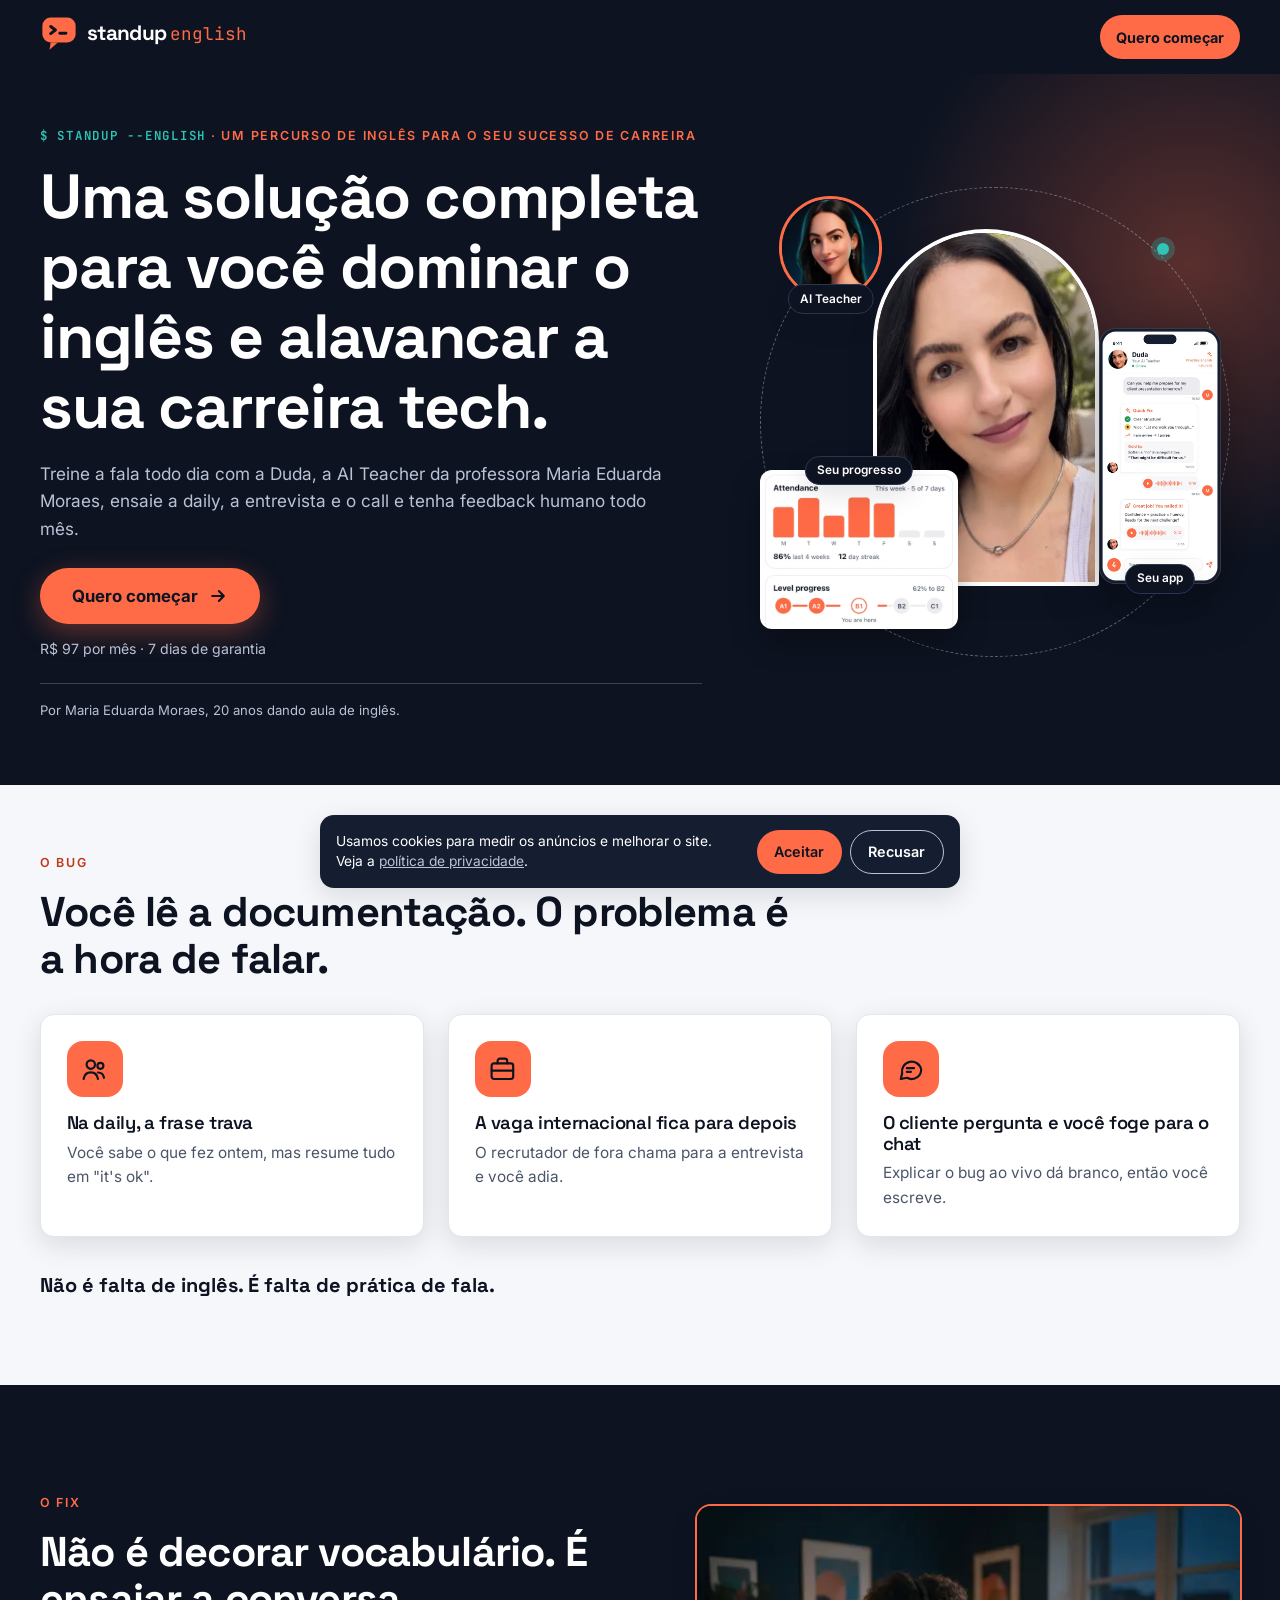
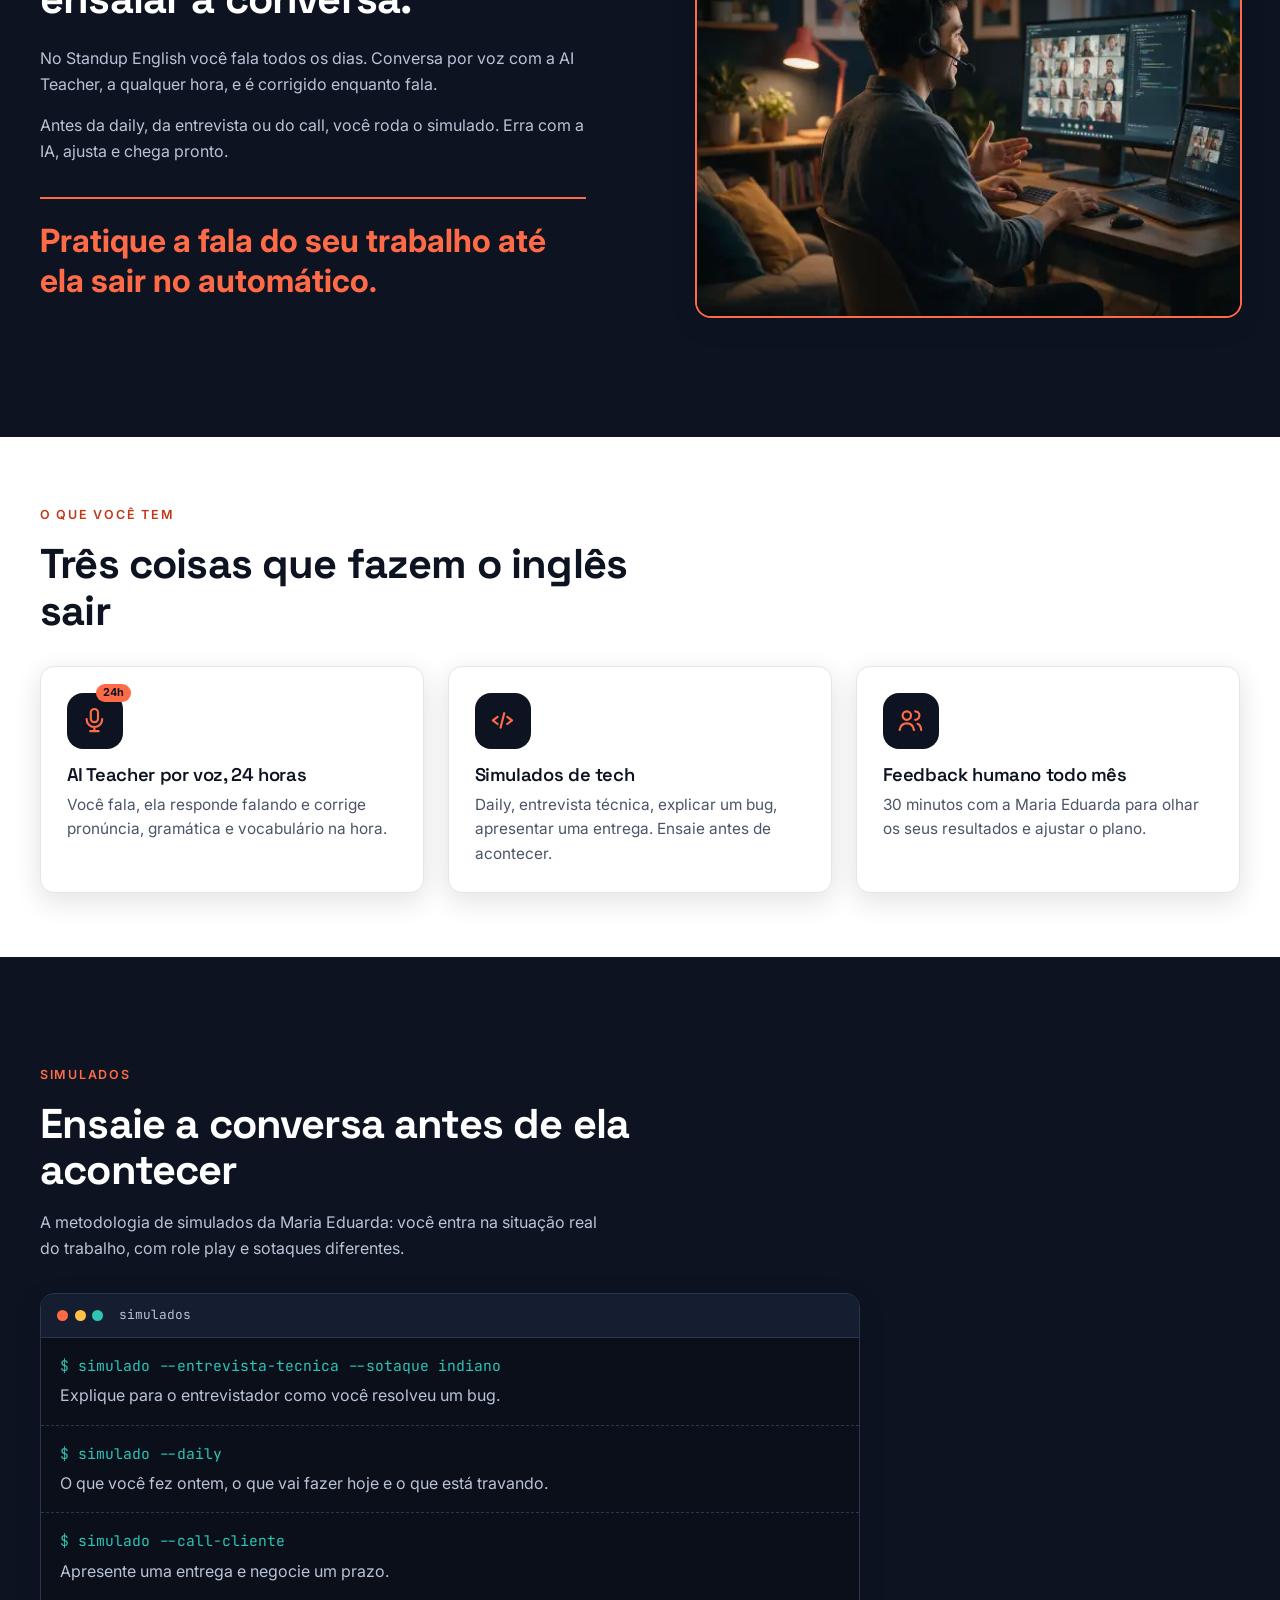
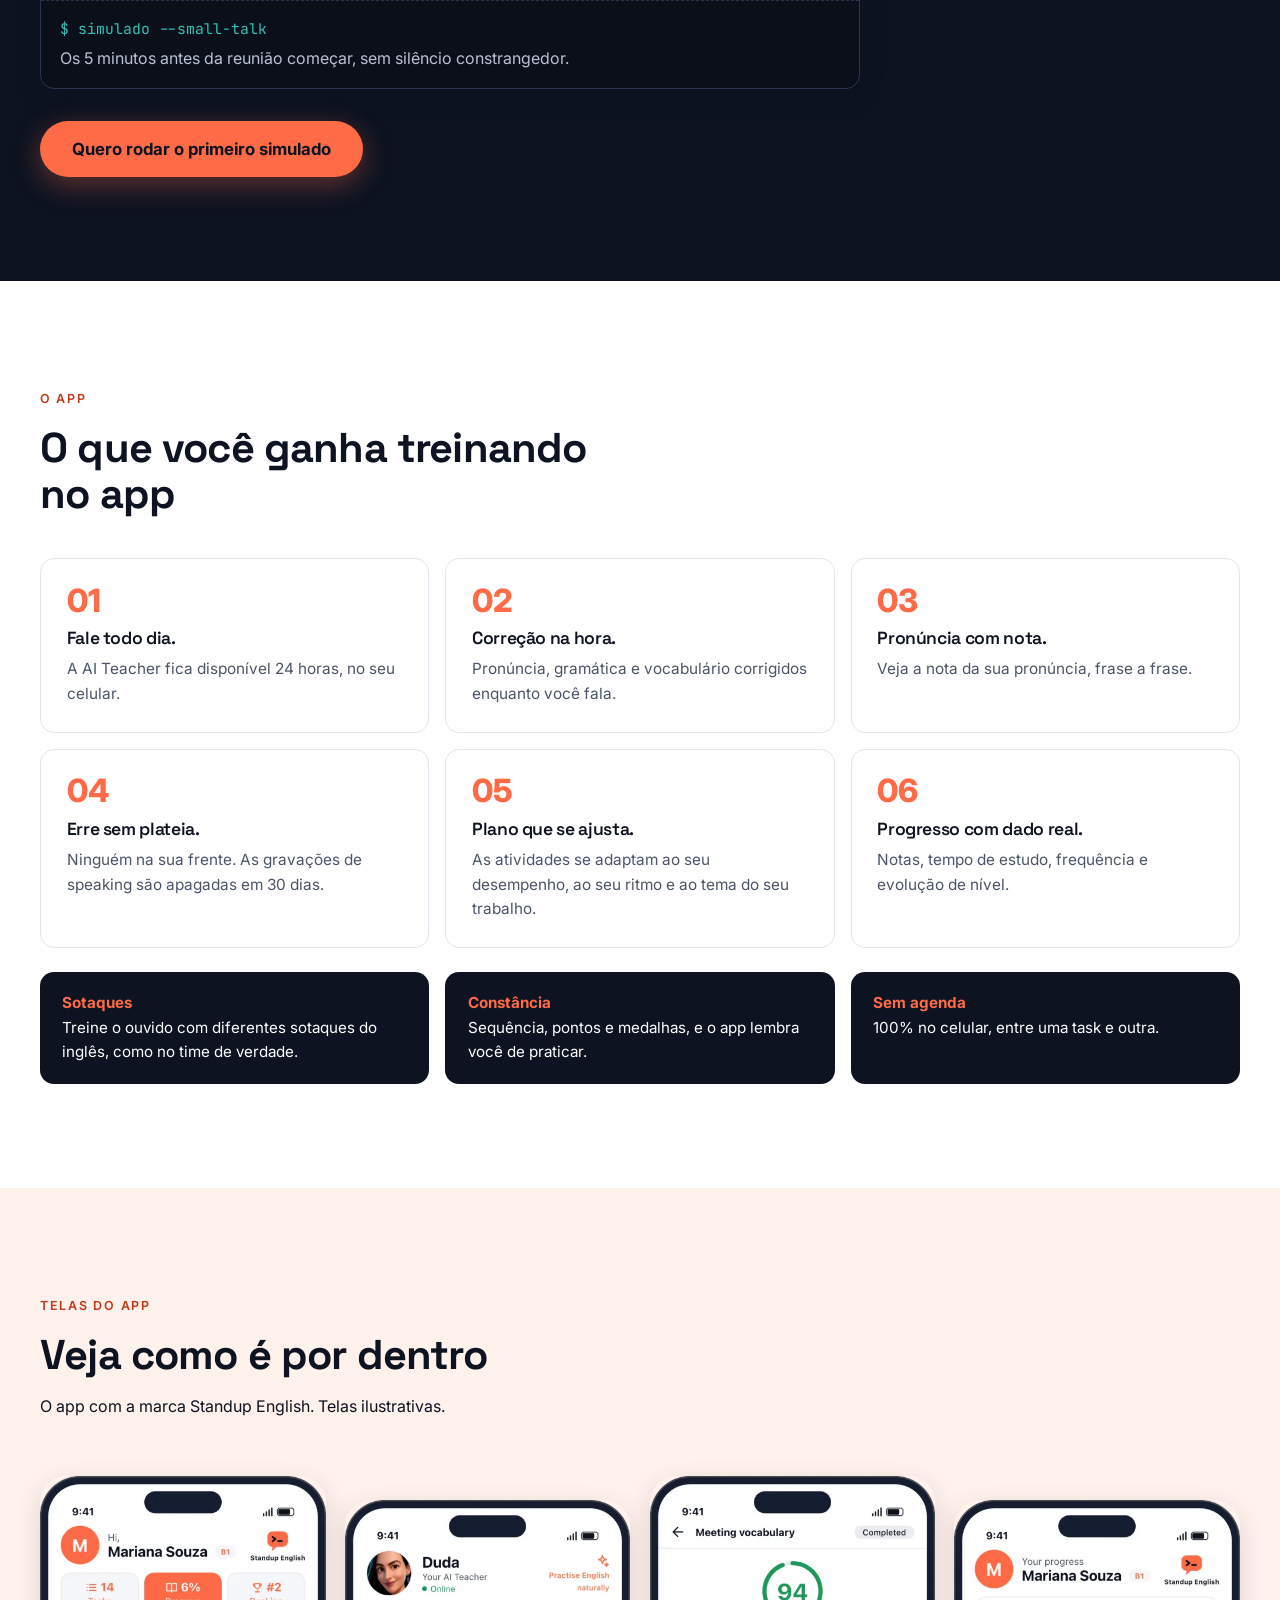
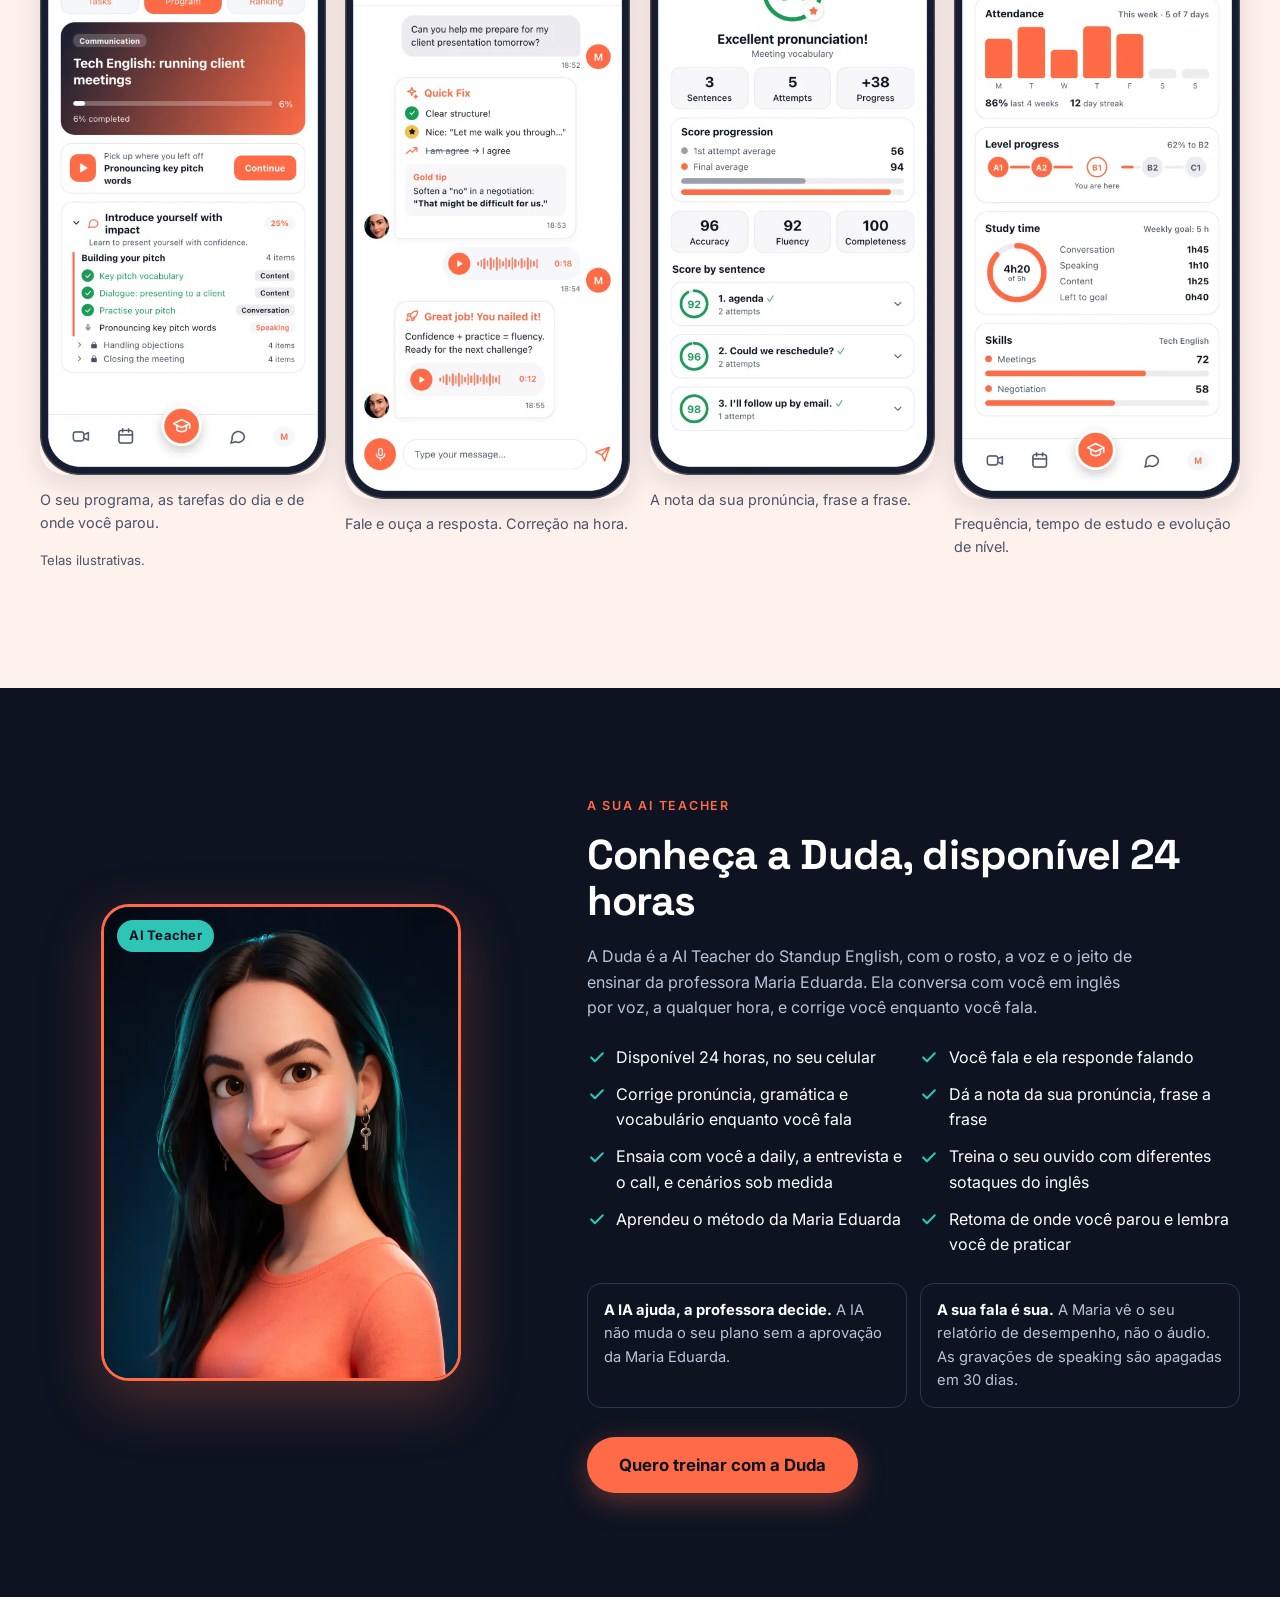
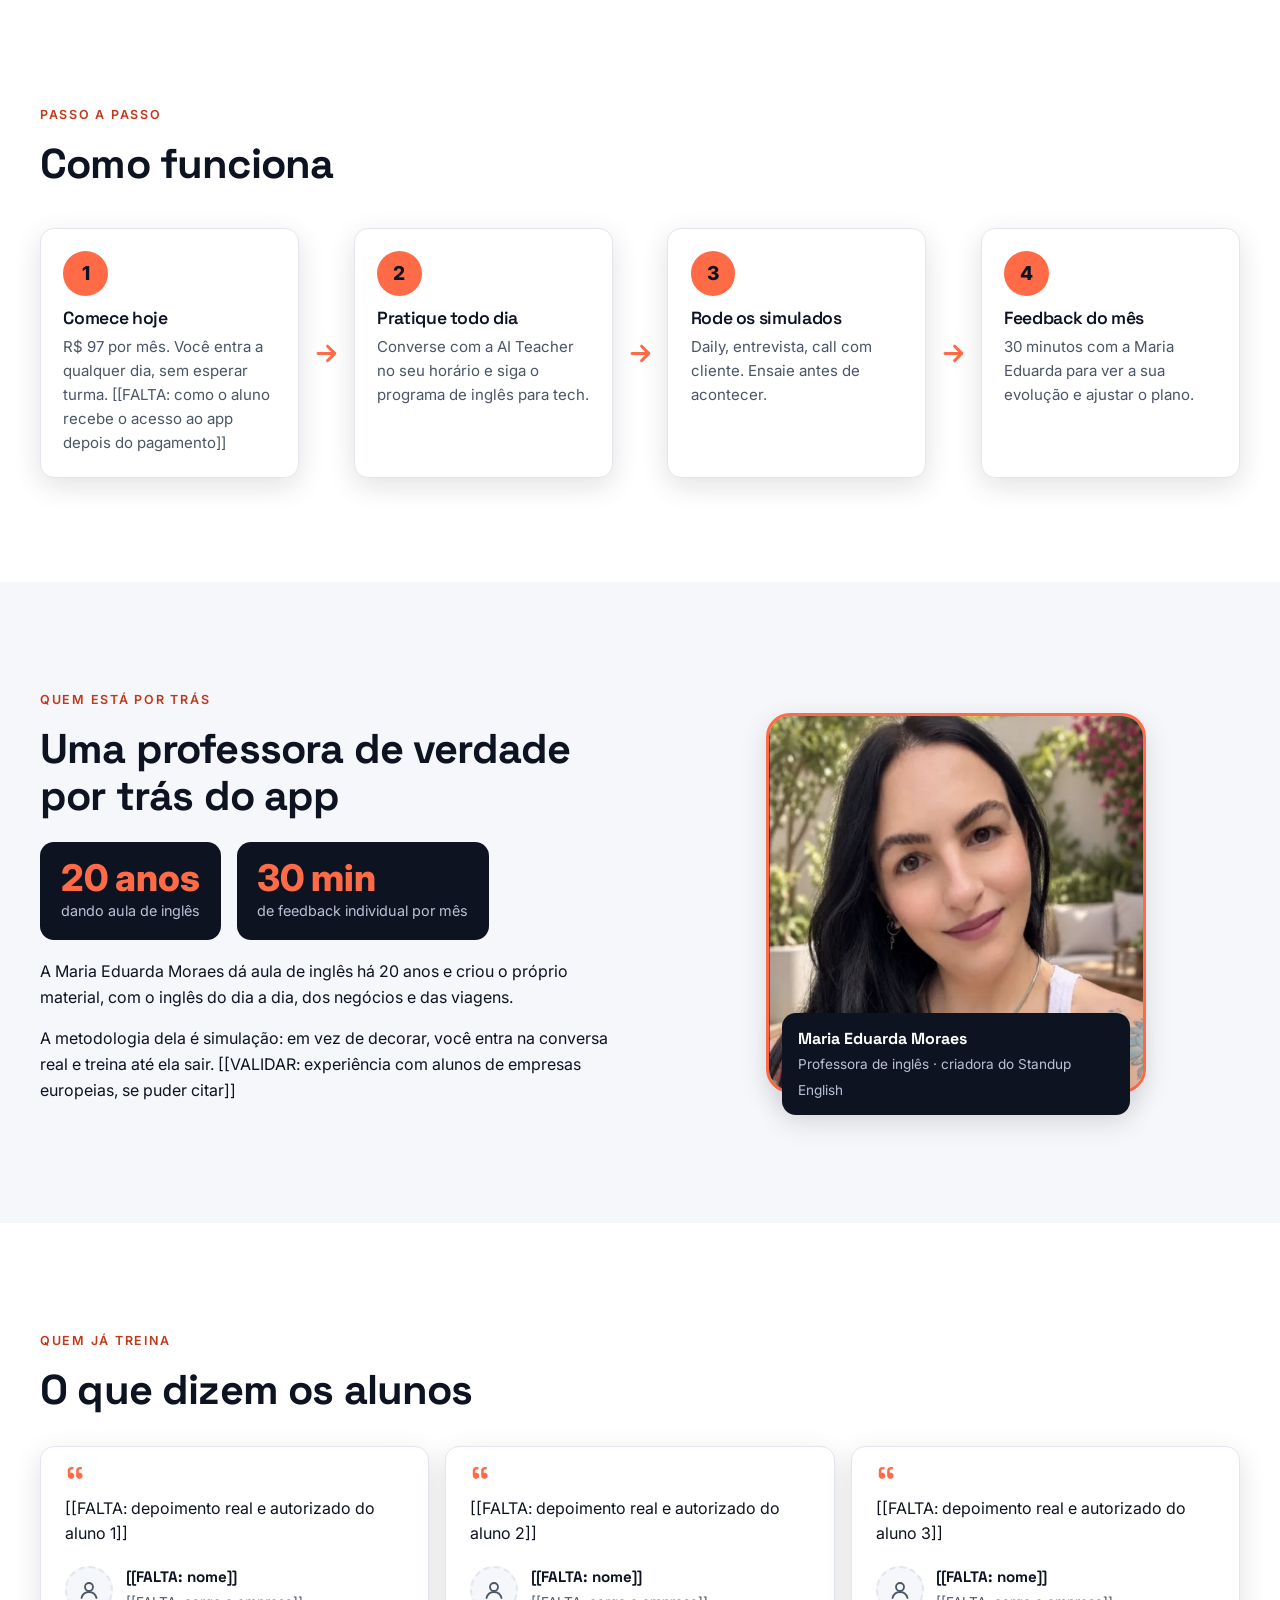
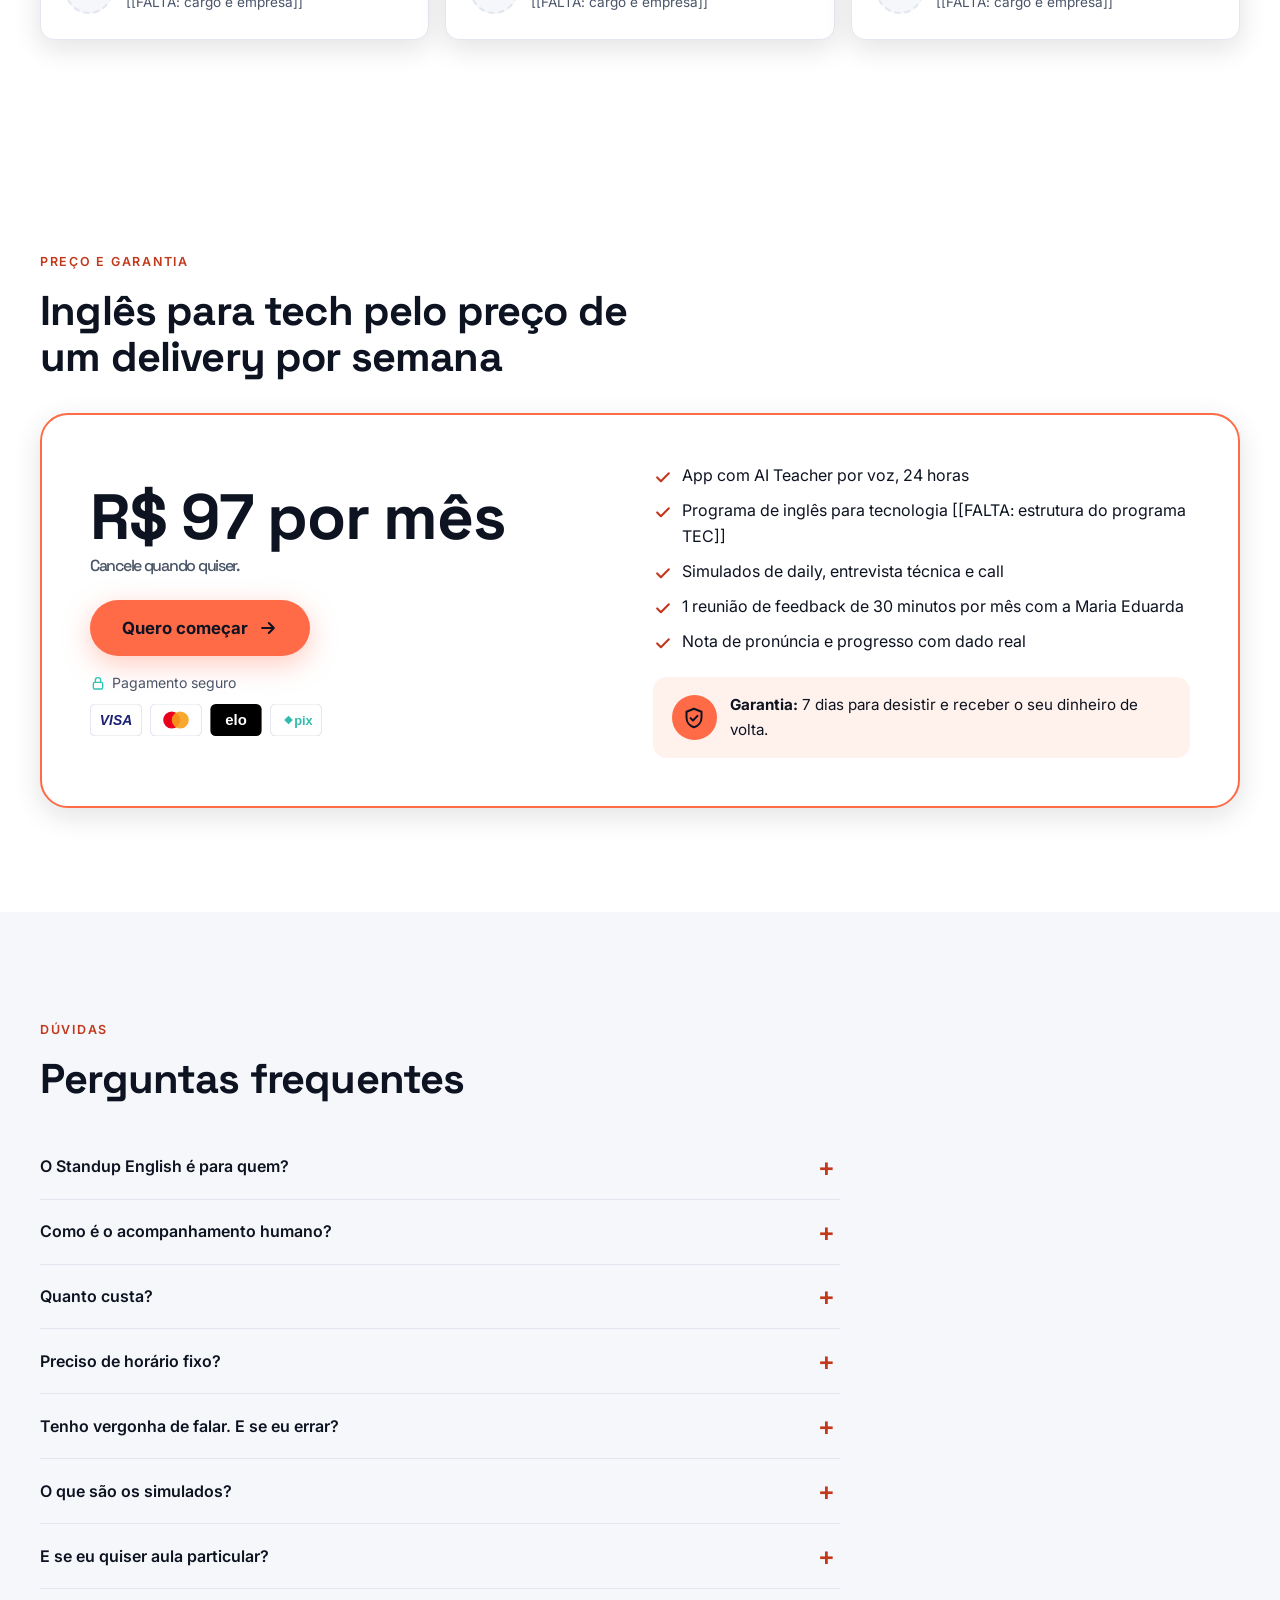
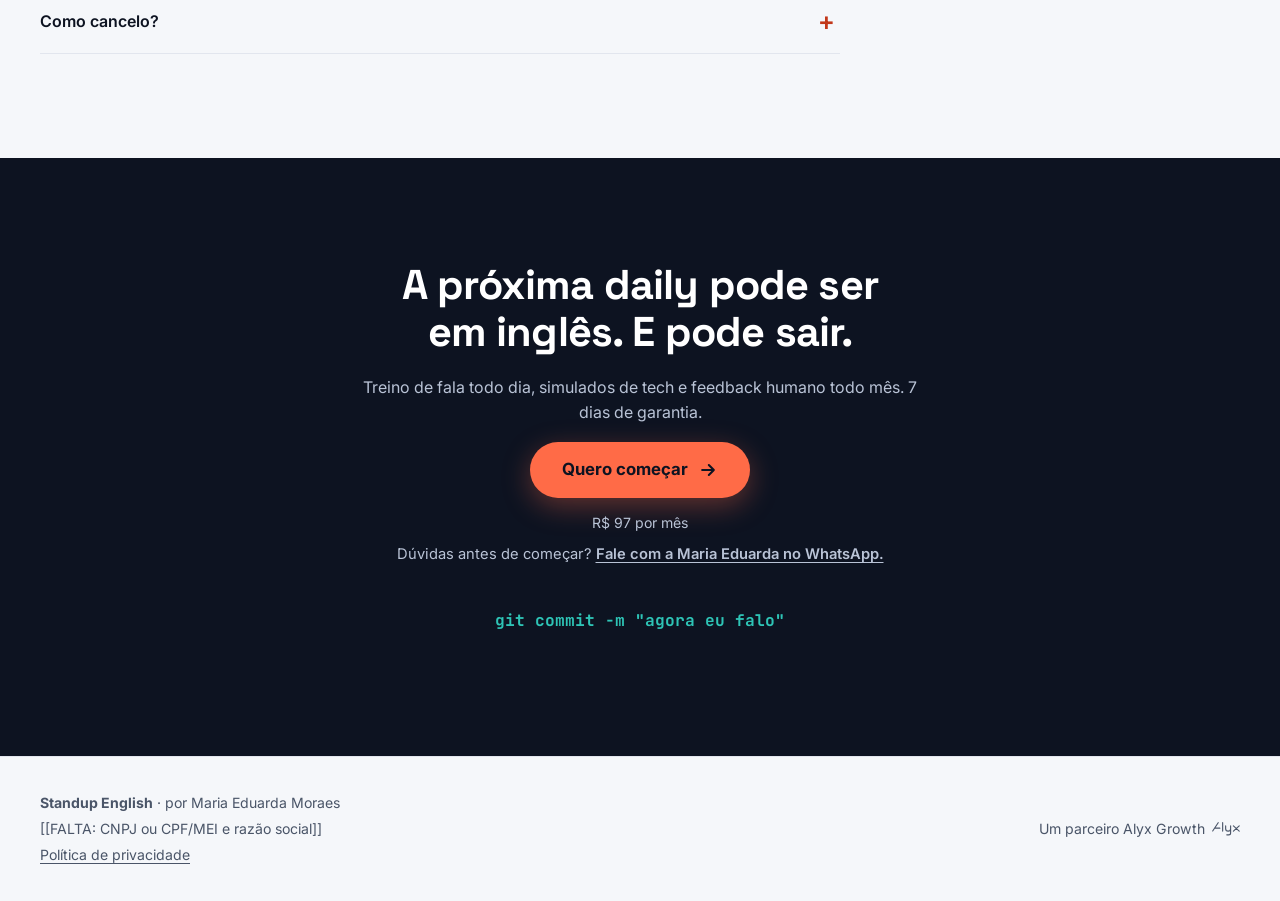
==== index.html @ a7599a90 "Layout mais largo" ====
<!DOCTYPE html>
<html lang="pt-BR">
<head>
<meta charset="utf-8">
<meta name="viewport" content="width=device-width,initial-scale=1">
<title>Standup English: inglês para o seu sucesso de carreira</title>
<meta name="description" content="Inglês para quem trabalha com tecnologia: fale na daily, na entrevista e no call sem travar. App com AI Teacher, simulados e feedback mensal. R$ 97 por mês.">
<link rel="canonical" href="https://standupenglish.com.br/">
<meta property="og:type" content="website">
<meta property="og:locale" content="pt_BR">
<meta property="og:site_name" content="Standup English">
<meta property="og:title" content="Standup English: inglês para o seu sucesso de carreira">
<meta property="og:description" content="Inglês para quem trabalha com tecnologia: fale na daily, na entrevista e no call sem travar. App com AI Teacher, simulados e feedback mensal. R$ 97 por mês.">
<meta property="og:url" content="https://standupenglish.com.br/">
<meta property="og:image" content="https://standupenglish.com.br/img/og.jpg">
<meta property="og:image:width" content="1200">
<meta property="og:image:height" content="630">
<meta name="twitter:card" content="summary_large_image">
<meta name="twitter:title" content="Standup English: inglês para o seu sucesso de carreira">
<meta name="twitter:description" content="Inglês para quem trabalha com tecnologia: fale na daily, na entrevista e no call sem travar. App com AI Teacher, simulados e feedback mensal. R$ 97 por mês.">
<meta name="twitter:image" content="https://standupenglish.com.br/img/og.jpg">
<script type="application/ld+json">
{
 "@context": "https://schema.org",
 "@graph": [
  {
   "@type": "Person",
   "@id": "https://standupenglish.com.br/#maria",
   "name": "Maria Eduarda Moraes",
   "jobTitle": "Professora de inglês"
  },
  {
   "@type": "Course",
   "@id": "https://standupenglish.com.br/#curso",
   "name": "Standup English: inglês para profissionais de tecnologia",
   "description": "Programa de inglês para profissionais de tecnologia no app: conversa por voz com AI Teacher 24 horas, correção na hora, simulados de situações reais do trabalho e uma reunião mensal de feedback de 30 minutos com a professora Maria Eduarda Moraes.",
   "inLanguage": "pt-BR",
   "teaches": "Inglês para tecnologia",
   "provider": {
    "@id": "https://standupenglish.com.br/#maria"
   },
   "image": "https://standupenglish.com.br/img/og.jpg",
   "offers": {
    "@type": "Offer",
    "price": "97.00",
    "priceCurrency": "BRL",
    "availability": "https://schema.org/InStock",
    "url": "https://standupenglish.com.br/",
    "description": "R$ 97 por mês. 7 dias de garantia."
   }
  },
  {
   "@type": "FAQPage",
   "mainEntity": [
    {
     "@type": "Question",
     "name": "O Standup English é para quem?",
     "acceptedAnswer": {
      "@type": "Answer",
      "text": "Para quem trabalha com tecnologia (dev, dados, produto, QA, suporte) e lê inglês, mas trava para falar na daily, na entrevista ou no call com o time de fora."
     }
    },
    {
     "@type": "Question",
     "name": "Como é o acompanhamento humano?",
     "acceptedAnswer": {
      "@type": "Answer",
      "text": "Uma vez por mês você tem uma reunião de feedback de 30 minutos com a Maria Eduarda. Ela olha os seus resultados no app e planeja os próximos passos com você."
     }
    },
    {
     "@type": "Question",
     "name": "Quanto custa?",
     "acceptedAnswer": {
      "@type": "Answer",
      "text": "R$ 97 por mês, sem fidelidade: cancele quando quiser. E você tem 7 dias para desistir e receber o dinheiro de volta."
     }
    },
    {
     "@type": "Question",
     "name": "Preciso de horário fixo?",
     "acceptedAnswer": {
      "@type": "Answer",
      "text": "Não. O app e a AI Teacher ficam disponíveis 24 horas. Só a reunião mensal de feedback é marcada com a Maria Eduarda."
     }
    },
    {
     "@type": "Question",
     "name": "Tenho vergonha de falar. E se eu errar?",
     "acceptedAnswer": {
      "@type": "Answer",
      "text": "Erre à vontade: o treino é com a IA, não com o seu cliente. As gravações de speaking são apagadas em 30 dias."
     }
    },
    {
     "@type": "Question",
     "name": "O que são os simulados?",
     "acceptedAnswer": {
      "@type": "Answer",
      "text": "São conversas que imitam situações reais do trabalho: a daily, a entrevista técnica, explicar um bug, apresentar uma entrega. Você ensaia antes de acontecer, com diferentes sotaques do inglês."
     }
    },
    {
     "@type": "Question",
     "name": "E se eu quiser aula particular?",
     "acceptedAnswer": {
      "@type": "Answer",
      "text": "A Maria Eduarda também dá aulas particulares: R$ 450 por mês no plano de 6 meses ou R$ 400 por mês no plano anual. Pergunte na reunião de feedback."
     }
    },
    {
     "@type": "Question",
     "name": "Como cancelo?",
     "acceptedAnswer": {
      "@type": "Answer",
      "text": "Quando quiser, sem multa. E nos 7 primeiros dias você desiste e recebe o dinheiro de volta."
     }
    }
   ]
  }
 ]
}
</script>
<link rel="preconnect" href="https://fonts.googleapis.com">
<link rel="preconnect" href="https://fonts.gstatic.com" crossorigin>
<link rel="stylesheet" href="https://fonts.googleapis.com/css2?family=Space+Grotesk:wght@500;700&family=Inter:wght@400;600&family=JetBrains+Mono:wght@500&display=swap">
<!-- RASTREAMENTO
Pixel do Meta (comentado). Para ativar: troque [[FALTA: ID do pixel]] pelo ID e remova este comentario.
Roda so depois do consentimento (site.js chama gbPixel). Eventos: PageView, InitiateCheckout (clique em Quero começar), Purchase (obrigado.html).
<script>
function gbPixel(){
!function(f,b,e,v,n,t,s){if(f.fbq)return;n=f.fbq=function(){n.callMethod?n.callMethod.apply(n,arguments):n.queue.push(arguments)};if(!f._fbq)f._fbq=n;n.push=n;n.loaded=!0;n.version='2.0';n.queue=[];t=b.createElement(e);t.async=!0;t.src=v;s=b.getElementsByTagName(e)[0];s.parentNode.insertBefore(t,s)}(window,document,'script','https://connect.facebook.net/en_US/fbevents.js');
fbq('init','[[FALTA: ID do pixel]]');fbq('track','PageView');
}
</script>
-->
<link rel="preload" as="image" href="img/maria-arco.webp" fetchpriority="high">
<link rel="icon" href="img/icone.svg" type="image/svg+xml">
<link rel="stylesheet" href="tokens.css">
<link rel="stylesheet" href="styles.css">
<link rel="stylesheet" href="standup.css">
</head>
<body>
<header class="topo">
<div class="wrap">
<a href="index.html" aria-label="Standup English, início"><span class="logo-se"><svg viewBox="0 0 64 64" aria-hidden="true"><rect x="4" y="6" width="56" height="42" rx="14" fill="var(--cor-destaque)"/><path d="M18 48 L16 60 L30 48 Z" fill="var(--cor-destaque)"/><path d="M18 21 l8 6 -8 6" fill="none" stroke="var(--cor-primaria)" stroke-width="5" stroke-linecap="round" stroke-linejoin="round"/><rect x="31" y="30" width="15" height="5" rx="2.5" fill="var(--cor-primaria)"/></svg><span><b>standup</b><i>english</i></span></span></a>
<a class="btn js-comprar" href="#preco">Quero começar</a>
</div>
</header>
<main>
<section class="hero" aria-labelledby="h">
<div class="wrap">
<div>
<span class="eyebrow"><code>$ standup --english</code> · Um percurso de inglês para o seu sucesso de carreira</span>
<h1 id="h">Uma solução completa para você dominar o inglês e alavancar a sua carreira tech.</h1>
<p class="sub" id="s">Treine a fala todo dia com a Duda, a AI Teacher da professora Maria Eduarda Moraes, ensaie a daily, a entrevista e o call e tenha feedback humano todo mês.</p>
<a class="btn js-comprar" href="#preco" aria-label="Começar o Standup English por R$ 97 por mês">Quero começar <svg viewBox="0 0 24 24" fill="none" stroke="currentColor" stroke-width="2.5" stroke-linecap="round" stroke-linejoin="round" aria-hidden="true"><path d="M5 12h14M13 6l6 6-6 6"/></svg></a>
<p class="micro">R$ 97 por mês · 7 dias de garantia</p>
<p class="cred">Por Maria Eduarda Moraes, 20 anos dando aula de inglês.</p>
</div>
<div class="hero-comp" aria-label="A professora Maria Eduarda, a AI Teacher Duda, o app e o seu progresso">
<span class="orbita" aria-hidden="true"></span><span class="ponto" aria-hidden="true"></span>
<img class="arco" src="img/maria-arco.webp" width="520" height="521" fetchpriority="high" alt="Maria Eduarda Moraes, professora de inglês e criadora do Standup English.">
<figure class="hc-ai"><img src="img/duda-circulo.webp" width="200" height="266" alt="Duda, a AI Teacher, em 3D."><figcaption>AI Teacher</figcaption></figure>
<figure class="hc-app"><img src="img/chat.webp" width="480" height="1007" alt="Tela do app Standup English com uma conversa por voz com a Duda."><figcaption>Seu app</figcaption></figure>
<figure class="hc-prog"><img src="img/card-progresso.webp" width="520" height="418" alt="Cartão com a frequência e a evolução de nível do aluno."><figcaption>Seu progresso</figcaption></figure>
</div>
</div>
</section>



<section class="destaques dores" aria-labelledby="dor">
<div class="wrap">
<span class="eyebrow">O bug</span>
<h2 id="dor">Você lê a documentação. O problema é a hora de falar.</h2>
<div class="dest-grade">
<div class="dest"><span class="dest-ic"><svg viewBox="0 0 24 24" fill="none" stroke="currentColor" stroke-width="1.8" stroke-linecap="round" stroke-linejoin="round" aria-hidden="true"><circle cx="9" cy="8" r="3.5"/><circle cx="17" cy="9" r="2.5"/><path d="M3 20c.6-3.4 3-5.5 6-5.5s5.4 2.1 6 5.5M15 14.6c2.6 0 4.6 1.8 5 4.4"/></svg></span><h3>Na daily, a frase trava</h3><p>Você sabe o que fez ontem, mas resume tudo em "it's ok".</p></div>
<div class="dest"><span class="dest-ic"><svg viewBox="0 0 24 24" fill="none" stroke="currentColor" stroke-width="1.8" stroke-linecap="round" stroke-linejoin="round" aria-hidden="true"><rect x="3" y="7" width="18" height="13" rx="2"/><path d="M8 7V5a2 2 0 0 1 2-2h4a2 2 0 0 1 2 2v2M3 13h18"/></svg></span><h3>A vaga internacional fica para depois</h3><p>O recrutador de fora chama para a entrevista e você adia.</p></div>
<div class="dest"><span class="dest-ic"><svg viewBox="0 0 24 24" fill="none" stroke="currentColor" stroke-width="1.8" stroke-linecap="round" stroke-linejoin="round" aria-hidden="true"><path d="M21 12a8 8 0 0 1-11.8 7L4 20l1.1-4.6A8 8 0 1 1 21 12z"/><path d="M9 11h6M9 14h3.5"/></svg></span><h3>O cliente pergunta e você foge para o chat</h3><p>Explicar o bug ao vivo dá branco, então você escreve.</p></div>
</div>
<p class="fecho">Não é falta de inglês. É falta de prática de fala.</p>
</div>
</section>

<section class="escura virada" aria-labelledby="virada">
<div class="wrap virada-grade">
<div>
<span class="eyebrow">O fix</span>
<h2 id="virada">Não é decorar vocabulário. É ensaiar a conversa.</h2>
<p style="margin-top:1.5rem">No Standup English você fala todos os dias. Conversa por voz com a AI Teacher, a qualquer hora, e é corrigido enquanto fala.</p>
<p>Antes da daily, da entrevista ou do call, você roda o simulado. Erra com a IA, ajusta e chega pronto.</p>
<p class="destaque">Pratique a fala do seu trabalho até ela sair no automático.</p>
</div>
<figure class="virada-foto"><img src="img/virada.webp" srcset="img/virada-560.webp 560w, img/virada.webp 900w" sizes="(min-width:760px) 520px, 100vw" width="900" height="680" loading="lazy" alt="Desenvolvedor sentado diante do computador, falando em inglês numa reunião por vídeo com o time, no home office."></figure>
</div>
</section>

<section class="destaques" aria-labelledby="dest">
<div class="wrap">
<span class="eyebrow">O que você tem</span>
<h2 id="dest">Três coisas que fazem o inglês sair</h2>
<div class="dest-grade">
<div class="dest"><span class="dest-ic"><svg viewBox="0 0 24 24" fill="none" stroke="currentColor" stroke-width="1.8" stroke-linecap="round" stroke-linejoin="round" aria-hidden="true"><rect x="9" y="2.5" width="6" height="11" rx="3"/><path d="M5.5 11a6.5 6.5 0 0 0 13 0M12 17.5V21M8.5 21h7"/></svg><b>24h</b></span><h3>AI Teacher por voz, 24 horas</h3><p>Você fala, ela responde falando e corrige pronúncia, gramática e vocabulário na hora.</p></div>
<div class="dest"><span class="dest-ic"><svg viewBox="0 0 24 24" fill="none" stroke="currentColor" stroke-width="1.8" stroke-linecap="round" stroke-linejoin="round" aria-hidden="true"><path d="M8 9l-4 3 4 3M16 9l4 3-4 3M13.5 6l-3 12"/></svg></span><h3>Simulados de tech</h3><p>Daily, entrevista técnica, explicar um bug, apresentar uma entrega. Ensaie antes de acontecer.</p></div>
<div class="dest"><span class="dest-ic"><svg viewBox="0 0 24 24" fill="none" stroke="currentColor" stroke-width="1.8" stroke-linecap="round" stroke-linejoin="round" aria-hidden="true"><circle cx="9" cy="8" r="3.5"/><path d="M3 20c.6-3.4 3-5.5 6-5.5s5.4 2.1 6 5.5"/><path d="M16 4.5a3.5 3.5 0 0 1 0 7M18 14.8c1.7.7 2.8 2.6 3 5.2"/></svg></span><h3>Feedback humano todo mês</h3><p>30 minutos com a Maria Eduarda para olhar os seus resultados e ajustar o plano.</p></div>
</div>
</div>
</section>

<section class="escura sim" aria-labelledby="simh">
<div class="wrap">
<span class="eyebrow">Simulados</span>
<h2 id="simh">Ensaie a conversa antes de ela acontecer</h2>
<p style="margin-top:1rem">A metodologia de simulados da Maria Eduarda: você entra na situação real do trabalho, com role play e sotaques diferentes.</p>
<div class="terminal" role="list">
<div class="term-barra" aria-hidden="true"><i></i><i></i><i></i><span>simulados</span></div>
<div class="term-item" role="listitem"><code>$ simulado --entrevista-tecnica --sotaque indiano</code><p>Explique para o entrevistador como você resolveu um bug.</p></div>
<div class="term-item" role="listitem"><code>$ simulado --daily</code><p>O que você fez ontem, o que vai fazer hoje e o que está travando.</p></div>
<div class="term-item" role="listitem"><code>$ simulado --call-cliente</code><p>Apresente uma entrega e negocie um prazo.</p></div>
<div class="term-item" role="listitem"><code>$ simulado --small-talk</code><p>Os 5 minutos antes da reunião começar, sem silêncio constrangedor.</p></div>
</div>
<a class="btn js-comprar" href="#preco" style="margin-top:2rem">Quero rodar o primeiro simulado</a>
</div>
</section>

<section class="sobre-clara" aria-labelledby="vant">
<div class="wrap">
<span class="eyebrow">O app</span>
<h2 id="vant">O que você ganha treinando no app</h2>
<div class="cards">
<article class="card"><h3>Fale todo dia.</h3><p>A AI Teacher fica disponível 24 horas, no seu celular.</p></article>
<article class="card"><h3>Correção na hora.</h3><p>Pronúncia, gramática e vocabulário corrigidos enquanto você fala.</p></article>
<article class="card"><h3>Pronúncia com nota.</h3><p>Veja a nota da sua pronúncia, frase a frase.</p></article>
<article class="card"><h3>Erre sem plateia.</h3><p>Ninguém na sua frente. As gravações de speaking são apagadas em 30 dias.</p></article>
<article class="card"><h3>Plano que se ajusta.</h3><p>As atividades se adaptam ao seu desempenho, ao seu ritmo e ao tema do seu trabalho.</p></article>
<article class="card"><h3>Progresso com dado real.</h3><p>Notas, tempo de estudo, frequência e evolução de nível.</p></article>
</div>
<div class="extras">
<div><strong>Sotaques</strong>Treine o ouvido com diferentes sotaques do inglês, como no time de verdade.</div>
<div><strong>Constância</strong>Sequência, pontos e medalhas, e o app lembra você de praticar.</div>
<div><strong>Sem agenda</strong>100% no celular, entre uma task e outra.</div>
</div>
</div>
</section>

<section class="dourada sobre-clara" aria-labelledby="telas">
<div class="wrap">
<span class="eyebrow">Telas do app</span>
<h2 id="telas">Veja como é por dentro</h2>
<p style="margin-top:1rem">O app com a marca Standup English. Telas ilustrativas.</p>
<div class="telas" role="group" aria-label="Telas do app" tabindex="0">
<figure class="tela"><img src="img/inicio.webp" width="480" height="1007" loading="lazy" alt="Tela inicial do app Standup English, com o programa e as tarefas do dia."><figcaption>O seu programa, as tarefas do dia e de onde você parou.</figcaption></figure>
<figure class="tela"><img src="img/chat.webp" width="480" height="1007" loading="lazy" alt="Tela do app Standup English com uma conversa por voz com a AI Teacher."><figcaption>Fale e ouça a resposta. Correção na hora.</figcaption></figure>
<figure class="tela"><img src="img/pronuncia.webp" width="480" height="1007" loading="lazy" alt="Tela do app Standup English com a nota de pronúncia de cada frase."><figcaption>A nota da sua pronúncia, frase a frase.</figcaption></figure>
<figure class="tela"><img src="img/progresso.webp" width="480" height="1007" loading="lazy" alt="Tela do app Standup English com frequência, tempo de estudo e evolução de nível."><figcaption>Frequência, tempo de estudo e evolução de nível.</figcaption></figure>
</div>
<p class="rotulo">Telas ilustrativas.</p>
</div>
</section>
<section class="escura ai" aria-labelledby="aih">
<div class="wrap ai-grade">
<figure class="ai-foto"><img src="img/ai-teacher.webp" srcset="img/ai-teacher-360.webp 360w, img/ai-teacher.webp 640w" sizes="(min-width:760px) 400px, 80vw" width="640" height="849" loading="lazy" alt="Duda, a AI Teacher do Standup English, em 3D."><span class="tag-ai">AI Teacher</span></figure>
<div>
<span class="eyebrow">A sua AI Teacher</span>
<h2 id="aih">Conheça a Duda, disponível 24 horas</h2>
<p style="margin-top:1.2rem">A Duda é a AI Teacher do Standup English, com o rosto, a voz e o jeito de ensinar da professora Maria Eduarda. Ela conversa com você em inglês por voz, a qualquer hora, e corrige você enquanto você fala.</p>
<ul class="ai-lista">
<li><svg viewBox="0 0 24 24" fill="none" stroke="currentColor" stroke-width="2.5" stroke-linecap="round" stroke-linejoin="round" aria-hidden="true"><path d="M5 12.5l4.5 4.5L19 7.5"/></svg>Disponível 24 horas, no seu celular</li>
<li><svg viewBox="0 0 24 24" fill="none" stroke="currentColor" stroke-width="2.5" stroke-linecap="round" stroke-linejoin="round" aria-hidden="true"><path d="M5 12.5l4.5 4.5L19 7.5"/></svg>Você fala e ela responde falando</li>
<li><svg viewBox="0 0 24 24" fill="none" stroke="currentColor" stroke-width="2.5" stroke-linecap="round" stroke-linejoin="round" aria-hidden="true"><path d="M5 12.5l4.5 4.5L19 7.5"/></svg>Corrige pronúncia, gramática e vocabulário enquanto você fala</li>
<li><svg viewBox="0 0 24 24" fill="none" stroke="currentColor" stroke-width="2.5" stroke-linecap="round" stroke-linejoin="round" aria-hidden="true"><path d="M5 12.5l4.5 4.5L19 7.5"/></svg>Dá a nota da sua pronúncia, frase a frase</li>
<li><svg viewBox="0 0 24 24" fill="none" stroke="currentColor" stroke-width="2.5" stroke-linecap="round" stroke-linejoin="round" aria-hidden="true"><path d="M5 12.5l4.5 4.5L19 7.5"/></svg>Ensaia com você a daily, a entrevista e o call, e cenários sob medida</li>
<li><svg viewBox="0 0 24 24" fill="none" stroke="currentColor" stroke-width="2.5" stroke-linecap="round" stroke-linejoin="round" aria-hidden="true"><path d="M5 12.5l4.5 4.5L19 7.5"/></svg>Treina o seu ouvido com diferentes sotaques do inglês</li>
<li><svg viewBox="0 0 24 24" fill="none" stroke="currentColor" stroke-width="2.5" stroke-linecap="round" stroke-linejoin="round" aria-hidden="true"><path d="M5 12.5l4.5 4.5L19 7.5"/></svg>Aprendeu o método da Maria Eduarda</li>
<li><svg viewBox="0 0 24 24" fill="none" stroke="currentColor" stroke-width="2.5" stroke-linecap="round" stroke-linejoin="round" aria-hidden="true"><path d="M5 12.5l4.5 4.5L19 7.5"/></svg>Retoma de onde você parou e lembra você de praticar</li>
</ul>
<div class="ai-extras">
<div><strong>A IA ajuda, a professora decide.</strong> A IA não muda o seu plano sem a aprovação da Maria Eduarda.</div>
<div><strong>A sua fala é sua.</strong> A Maria vê o seu relatório de desempenho, não o áudio. As gravações de speaking são apagadas em 30 dias.</div>
</div>
<a class="btn js-comprar" href="#preco" style="margin-top:1.8rem">Quero treinar com a Duda</a>
</div>
</div>
</section>

<section class="sobre-clara" aria-labelledby="como">
<div class="wrap">
<span class="eyebrow">Passo a passo</span>
<h2 id="como">Como funciona</h2>
<ol class="trilha">
<li><span class="num">1</span><h3>Comece hoje</h3><p>R$ 97 por mês. Você entra a qualquer dia, sem esperar turma. [[FALTA: como o aluno recebe o acesso ao app depois do pagamento]]</p></li>
<span class="seta" aria-hidden="true"><svg viewBox="0 0 24 24" fill="none" stroke="currentColor" stroke-width="2.5" stroke-linecap="round" stroke-linejoin="round"><path d="M5 12h14M13 6l6 6-6 6"/></svg></span>
<li><span class="num">2</span><h3>Pratique todo dia</h3><p>Converse com a AI Teacher no seu horário e siga o programa de inglês para tech.</p></li>
<span class="seta" aria-hidden="true"><svg viewBox="0 0 24 24" fill="none" stroke="currentColor" stroke-width="2.5" stroke-linecap="round" stroke-linejoin="round"><path d="M5 12h14M13 6l6 6-6 6"/></svg></span>
<li><span class="num">3</span><h3>Rode os simulados</h3><p>Daily, entrevista, call com cliente. Ensaie antes de acontecer.</p></li>
<span class="seta" aria-hidden="true"><svg viewBox="0 0 24 24" fill="none" stroke="currentColor" stroke-width="2.5" stroke-linecap="round" stroke-linejoin="round"><path d="M5 12h14M13 6l6 6-6 6"/></svg></span>
<li><span class="num">4</span><h3>Feedback do mês</h3><p>30 minutos com a Maria Eduarda para ver a sua evolução e ajustar o plano.</p></li>
</ol>
</div>
</section>

<section class="alt sobre-clara" aria-labelledby="prof">
<div class="wrap escola">
<div>
<span class="eyebrow">Quem está por trás</span>
<h2 id="prof">Uma professora de verdade por trás do app</h2>
<div class="numeros"><div><b>20 anos</b><span>dando aula de inglês</span></div><div><b>30 min</b><span>de feedback individual por mês</span></div></div>
<p style="margin-top:1.2rem">A Maria Eduarda Moraes dá aula de inglês há 20 anos e criou o próprio material, com o inglês do dia a dia, dos negócios e das viagens.</p>
<p>A metodologia dela é simulação: em vez de decorar, você entra na conversa real e treina até ela sair. [[VALIDAR: experiência com alunos de empresas europeias, se puder citar]]</p>
</div>
<figure class="foto-prof"><img src="img/maria-eduarda.webp" width="600" height="601" loading="lazy" alt="Maria Eduarda Moraes, professora de inglês, sorrindo."><figcaption><b>Maria Eduarda Moraes</b><span>Professora de inglês · criadora do Standup English</span></figcaption></figure>
</div>
</section>

<!-- Depoimentos: placeholders. Trocar só por depoimento real e autorizado (texto, nome, foto e cargo). -->
<section class="sobre-clara depos" aria-labelledby="depoh">
<div class="wrap">
<span class="eyebrow">Quem já treina</span>
<h2 id="depoh">O que dizem os alunos</h2>
<div class="depo-grade">
<figure class="depo">
<blockquote>[[FALTA: depoimento real e autorizado do aluno 1]]</blockquote>
<figcaption><span class="depo-foto" aria-hidden="true"><svg viewBox="0 0 24 24" fill="none" stroke="currentColor" stroke-width="1.8" stroke-linecap="round" stroke-linejoin="round"><circle cx="12" cy="9" r="4"/><path d="M4.5 20c1-3.8 4-6 7.5-6s6.5 2.2 7.5 6"/></svg></span><span><b>[[FALTA: nome]]</b><small>[[FALTA: cargo e empresa]]</small></span></figcaption>
</figure>
<figure class="depo">
<blockquote>[[FALTA: depoimento real e autorizado do aluno 2]]</blockquote>
<figcaption><span class="depo-foto" aria-hidden="true"><svg viewBox="0 0 24 24" fill="none" stroke="currentColor" stroke-width="1.8" stroke-linecap="round" stroke-linejoin="round"><circle cx="12" cy="9" r="4"/><path d="M4.5 20c1-3.8 4-6 7.5-6s6.5 2.2 7.5 6"/></svg></span><span><b>[[FALTA: nome]]</b><small>[[FALTA: cargo e empresa]]</small></span></figcaption>
</figure>
<figure class="depo">
<blockquote>[[FALTA: depoimento real e autorizado do aluno 3]]</blockquote>
<figcaption><span class="depo-foto" aria-hidden="true"><svg viewBox="0 0 24 24" fill="none" stroke="currentColor" stroke-width="1.8" stroke-linecap="round" stroke-linejoin="round"><circle cx="12" cy="9" r="4"/><path d="M4.5 20c1-3.8 4-6 7.5-6s6.5 2.2 7.5 6"/></svg></span><span><b>[[FALTA: nome]]</b><small>[[FALTA: cargo e empresa]]</small></span></figcaption>
</figure>
</div>
</div>
</section>

<section class="sobre-clara" id="preco" aria-labelledby="precoh">
<div class="wrap">
<span class="eyebrow">Preço e garantia</span>
<h2 id="precoh">Inglês para tech pelo preço de um delivery por semana</h2>
<div class="preco">
<div>
<p class="valor">R$ 97 por mês<small>Cancele quando quiser.</small></p>
<div style="margin-top:1.6rem"><a class="btn js-comprar" href="#preco" aria-label="Começar o Standup English por R$ 97 por mês">Quero começar <svg viewBox="0 0 24 24" fill="none" stroke="currentColor" stroke-width="2.5" stroke-linecap="round" stroke-linejoin="round" aria-hidden="true"><path d="M5 12h14M13 6l6 6-6 6"/></svg></a></div>
<div class="pagto">
<p class="micro"><svg viewBox="0 0 24 24" fill="none" stroke="currentColor" stroke-width="2" stroke-linecap="round" stroke-linejoin="round" aria-hidden="true"><rect x="5" y="11" width="14" height="10" rx="2"/><path d="M8 11V8a4 4 0 0 1 8 0v3"/></svg>Pagamento seguro</p>
<ul class="bandeiras" aria-label="Formas de pagamento: cartão de crédito Visa, Mastercard, Elo e Pix">
<li class="b-visa" aria-hidden="true"><svg viewBox="0 0 48 30"><rect width="48" height="30" rx="5" fill="#fff" stroke="#E2E6EE"/><text x="24" y="20" text-anchor="middle" font-family="Arial, sans-serif" font-weight="700" font-style="italic" font-size="13" fill="#1A1F71">VISA</text></svg></li>
<li aria-hidden="true"><svg viewBox="0 0 48 30"><rect width="48" height="30" rx="5" fill="#fff" stroke="#E2E6EE"/><circle cx="20" cy="15" r="8" fill="#EB001B"/><circle cx="28" cy="15" r="8" fill="#F79E1B" fill-opacity=".9"/></svg></li>
<li aria-hidden="true"><svg viewBox="0 0 48 30"><rect width="48" height="30" rx="5" fill="#000"/><text x="24" y="20" text-anchor="middle" font-family="Arial, sans-serif" font-weight="700" font-size="14" fill="#fff">elo</text></svg></li>
<li aria-hidden="true"><svg viewBox="0 0 48 30"><rect width="48" height="30" rx="5" fill="#fff" stroke="#E2E6EE"/><path d="M13 15l4-4 4 4-4 4z" fill="#32BCAD"/><text x="31" y="19.5" text-anchor="middle" font-family="Arial, sans-serif" font-weight="700" font-size="12" fill="#32BCAD">pix</text></svg></li>
</ul>
</div>
</div>
<div>
<ul>
<li><svg viewBox="0 0 24 24" fill="none" stroke="currentColor" stroke-width="2.5" stroke-linecap="round" stroke-linejoin="round" aria-hidden="true"><path d="M5 12.5l4.5 4.5L19 7.5"/></svg>App com AI Teacher por voz, 24 horas</li>
<li><svg viewBox="0 0 24 24" fill="none" stroke="currentColor" stroke-width="2.5" stroke-linecap="round" stroke-linejoin="round" aria-hidden="true"><path d="M5 12.5l4.5 4.5L19 7.5"/></svg>Programa de inglês para tecnologia [[FALTA: estrutura do programa TEC]]</li>
<li><svg viewBox="0 0 24 24" fill="none" stroke="currentColor" stroke-width="2.5" stroke-linecap="round" stroke-linejoin="round" aria-hidden="true"><path d="M5 12.5l4.5 4.5L19 7.5"/></svg>Simulados de daily, entrevista técnica e call</li>
<li><svg viewBox="0 0 24 24" fill="none" stroke="currentColor" stroke-width="2.5" stroke-linecap="round" stroke-linejoin="round" aria-hidden="true"><path d="M5 12.5l4.5 4.5L19 7.5"/></svg>1 reunião de feedback de 30 minutos por mês com a Maria Eduarda</li>
<li><svg viewBox="0 0 24 24" fill="none" stroke="currentColor" stroke-width="2.5" stroke-linecap="round" stroke-linejoin="round" aria-hidden="true"><path d="M5 12.5l4.5 4.5L19 7.5"/></svg>Nota de pronúncia e progresso com dado real</li>
</ul>
<p class="garantia" style="margin-top:1.4rem"><span class="escudo" aria-hidden="true"><svg viewBox="0 0 24 24" fill="none" stroke="currentColor" stroke-width="2" stroke-linecap="round" stroke-linejoin="round"><path d="M12 2.8l7.5 3v5.6c0 4.7-3.2 8.6-7.5 9.8-4.3-1.2-7.5-5.1-7.5-9.8V5.8z"/><path d="M8.6 12.1l2.4 2.4 4.5-4.6"/></svg></span><span><strong>Garantia:</strong> 7 dias para desistir e receber o seu dinheiro de volta.</span></p>
</div>
</div>
</div>
</section>

<section class="alt sobre-clara" aria-labelledby="faq">
<div class="wrap">
<span class="eyebrow">Dúvidas</span>
<h2 id="faq">Perguntas frequentes</h2>
<div class="faq">
<details><summary>O Standup English é para quem?</summary><p>Para quem trabalha com tecnologia (dev, dados, produto, QA, suporte) e lê inglês, mas trava para falar na daily, na entrevista ou no call com o time de fora. [[VALIDAR: nível mínimo de entrada]]</p></details>
<details><summary>Como é o acompanhamento humano?</summary><p>Uma vez por mês você tem uma reunião de feedback de 30 minutos com a Maria Eduarda. Ela olha os seus resultados no app e planeja os próximos passos com você.</p></details>
<details><summary>Quanto custa?</summary><p>R$ 97 por mês, sem fidelidade: cancele quando quiser. E você tem 7 dias para desistir e receber o dinheiro de volta.</p></details>
<details><summary>Preciso de horário fixo?</summary><p>Não. O app e a AI Teacher ficam disponíveis 24 horas. Só a reunião mensal de feedback é marcada com a Maria Eduarda.</p></details>
<details><summary>Tenho vergonha de falar. E se eu errar?</summary><p>Erre à vontade: o treino é com a IA, não com o seu cliente. As gravações de speaking são apagadas em 30 dias.</p></details>
<details><summary>O que são os simulados?</summary><p>São conversas que imitam situações reais do trabalho: a daily, a entrevista técnica, explicar um bug, apresentar uma entrega. Você ensaia antes de acontecer, com diferentes sotaques do inglês.</p></details>
<details><summary>E se eu quiser aula particular?</summary><p>A Maria Eduarda também dá aulas particulares: R$ 450 por mês no plano de 6 meses ou R$ 400 por mês no plano anual. Pergunte na reunião de feedback.</p></details>
<details><summary>Como cancelo?</summary><p>Quando quiser, sem multa. E nos 7 primeiros dias você desiste e recebe o dinheiro de volta. [[FALTA: onde o aluno cancela]]</p></details>
</div>
</div>
</section>

<section class="escura final" aria-labelledby="fim">
<div class="wrap">
<h2 id="fim">A próxima daily pode ser em inglês. E pode sair.</h2>
<p style="margin-top:1.2rem">Treino de fala todo dia, simulados de tech e feedback humano todo mês. 7 dias de garantia.</p>
<a class="btn js-comprar" href="#preco" aria-label="Começar o Standup English por R$ 97 por mês">Quero começar <svg viewBox="0 0 24 24" fill="none" stroke="currentColor" stroke-width="2.5" stroke-linecap="round" stroke-linejoin="round" aria-hidden="true"><path d="M5 12h14M13 6l6 6-6 6"/></svg></a>
<p class="micro">R$ 97 por mês</p>
<p class="apoio">Dúvidas antes de começar? <a href="https://wa.me/?text=Oi%2C%20Maria%20Eduarda%21%20Vim%20pelo%20site%20do%20Standup%20English%20e%20tenho%20uma%20d%C3%BAvida.%20%28ref%3A%20ANG%20%C2%B7%20UTM%29" data-wa>Fale com a Maria Eduarda no WhatsApp.</a></p>
<p class="assin"><code>git commit -m "agora eu falo"</code></p>
</div>
</section>
</main>
<footer class="rodape">
<div class="wrap">
<div>
<p><strong>Standup English</strong> · por Maria Eduarda Moraes</p>
<p>[[FALTA: CNPJ ou CPF/MEI e razão social]]</p>
<p><a href="privacidade.html">Política de privacidade</a></p>
</div>
<span class="assinatura-alyx" style="display:inline-flex;align-items:center;gap:.45em;color:var(--cor-texto-suave);white-space:nowrap;font-size:.88rem">Um parceiro Alyx Growth <svg viewBox="0 0 580 285" fill="none" stroke="currentColor" stroke-width="23" stroke-linecap="round" stroke-linejoin="round" role="img" aria-label="Alyx" style="height:1.15em;width:auto"><path d="M14 183 126 14M52 126h108M217 14v171M278 80v55a50.5 50.5 0 0 0 101 0V80M379 135v87a40 40 0 0 1-40 40h-38M436 80l118 105M554 80 436 185"/></svg></span>
</div>
</footer>
<script>
var A={1:["Você sabe o que fez ontem. Na daily, não sai em inglês?","Treine a fala todo dia com uma AI Teacher e ensaie a daily antes de ela acontecer. Feedback humano todo mês."],2:["Vaga internacional? Ensaie a entrevista técnica antes.","Simulados com role play e sotaques diferentes: explique um bug, conte um projeto, responda sem travar."],3:["Erre com a IA, não com o cliente.","Converse por voz com a AI Teacher, 24 horas, e seja corrigido na hora. Sem plateia."],4:["Inglês entre uma task e outra.","100% no celular, no seu horário. AI Teacher, simulados de tech e 30 minutos de feedback por mês."],5:["Inglês para tech por R$ 97 por mês.","App com AI Teacher, simulados reais e feedback mensal com a Maria Eduarda. 7 dias de garantia."]};
var a=new URLSearchParams(location.search).get("a"),v=A[a],h=document.getElementById("h"),s=document.getElementById("s");
if(v){h.textContent=v[0];s.textContent=v[1]}
</script>
<script src="site.js" defer></script>
</body>
</html>
---- tokens.css ----
/* Identidade Standup English (PROPOSTA, Pedro valida) · produto da Maria Eduarda Moraes · 2026-10-21 */
:root{
  --cor-primaria:#0D1321; --cor-destaque:#FF6B47; --cor-texto:#0D1321; --cor-texto-suave:#4A5568;
  --cor-fundo:#FFFFFF; --cor-fundo-alt:#F5F7FA; --cor-escura:#151D30; --cor-sobre-escura:#FFFFFF; --cor-linha:#E2E6EE;
  --cor-whatsapp:#25D366;
  /* apoio */
  --cor-acento:#2EC4B6;
  /* nomes herdados do modelo de site (mesma função, outra cor) */
  --cor-lavanda:#B9C3D6; --cor-azul-medio:#2A3550;
  --cor-destaque-texto:#C2381A; --cor-fundo-dourado:#FFF1EC;
  --fonte-titulo:"Space Grotesk", system-ui, sans-serif; --fonte-texto:"Inter", system-ui, sans-serif; --fonte-mono:"JetBrains Mono", ui-monospace, monospace;
  --raio:14px; --sombra:0 8px 28px rgba(13,19,33,.12);
}
---- styles.css ----
*,*::before,*::after{box-sizing:border-box}
html{scroll-behavior:smooth;-webkit-text-size-adjust:100%}
body{margin:0;font-family:var(--fonte-texto);color:var(--cor-texto);background:var(--cor-fundo);line-height:1.6;font-size:1rem;overflow-x:hidden}
img{max-width:100%;height:auto;display:block}
h1,h2,h3{font-family:var(--fonte-titulo);line-height:1.12;margin:0;letter-spacing:-.02em}
h2{font-size:clamp(1.65rem,5.6vw,2.6rem);font-weight:700;max-width:22ch}
h3{font-size:1.1rem;font-weight:600}
p{margin:0 0 1em}
a{color:inherit}
:focus-visible{outline:3px solid var(--cor-destaque);outline-offset:3px;border-radius:4px}
.sobre-clara :focus-visible{outline-color:var(--cor-primaria)}
.wrap{width:min(1120px,100% - 2.5rem);margin-inline:auto}
section{padding:clamp(3.5rem,9vw,6.5rem) 0}
.eyebrow{display:inline-block;font-size:.78rem;font-weight:600;letter-spacing:.14em;text-transform:uppercase;color:var(--cor-destaque-texto);margin-bottom:1rem}
.escura .eyebrow,.hero .eyebrow{color:var(--cor-destaque)}
.escura{background:var(--cor-primaria);color:var(--cor-sobre-escura)}
.alt{background:var(--cor-fundo-alt)}
.dourada{background:var(--cor-fundo-dourado)}

/* botoes */
.btn{display:inline-flex;align-items:center;justify-content:center;gap:.6rem;min-height:56px;padding:.9rem 2rem;border-radius:999px;background:var(--cor-destaque);color:var(--cor-primaria);font-weight:700;font-size:1.05rem;text-decoration:none;box-shadow:0 8px 28px color-mix(in srgb,var(--cor-destaque) 35%,transparent);transition:transform .2s,box-shadow .2s}
.btn:hover{transform:translateY(-2px);box-shadow:0 12px 34px color-mix(in srgb,var(--cor-destaque) 50%,transparent)}
.btn svg{width:20px;height:20px;transition:transform .2s}.btn:hover svg{transform:translateX(4px)}
.micro{font-size:.88rem;margin:.9rem 0 0;color:var(--cor-lavanda)}
.sobre-clara .micro{color:var(--cor-texto-suave)}
.apoio{font-size:.92rem;margin-top:.5rem}
.apoio a{color:inherit;font-weight:600;text-underline-offset:3px}
.escura .apoio a,.hero .apoio a{color:var(--cor-lavanda)}

/* header */
.topo{background:var(--cor-primaria);padding:.9rem 0}
.topo .wrap{display:flex;align-items:center;justify-content:space-between;gap:1rem}
.topo img{width:170px;height:auto}
.topo .btn{min-height:44px;padding:.4rem 1.2rem;font-size:.9rem;box-shadow:none}

/* hero */
.hero{background:var(--cor-primaria);color:var(--cor-sobre-escura);padding:2rem 0 0;position:relative;overflow:hidden}
.hero::before{content:"";position:absolute;width:620px;height:620px;right:-220px;top:-120px;border-radius:50%;background:radial-gradient(circle,color-mix(in srgb,var(--cor-destaque) 32%,transparent),transparent 68%);pointer-events:none}
.hero .wrap{position:relative;display:grid;gap:1.5rem}
.hero h1{font-size:clamp(2.1rem,9vw,3.9rem);font-weight:800;max-width:15ch}
.hero h1 em{font-style:normal;color:var(--cor-destaque)}
.sub{font-size:1.08rem;color:var(--cor-lavanda);max-width:46ch;margin:1.1rem 0 1.6rem}
.provas{list-style:none;margin:2rem 0 0;padding:0;display:grid;gap:.7rem}
.provas li{display:flex;gap:.7rem;align-items:flex-start;font-size:.95rem}
.provas svg{flex:none;width:20px;height:20px;margin-top:.2rem;color:var(--cor-destaque)}
.cred{font-size:.82rem;color:var(--cor-lavanda);margin:1.4rem 0 0;border-top:1px solid color-mix(in srgb,var(--cor-lavanda) 25%,transparent);padding-top:1rem}
.fone{justify-self:center;width:min(260px,70vw);margin-top:.5rem;position:relative;transform:rotate(3deg);filter:drop-shadow(0 -10px 50px color-mix(in srgb,var(--cor-destaque) 35%,transparent))}
.hero .fone{height:300px;overflow:hidden;margin-top:1rem}

/* dor */
.dor{display:grid;gap:2.5rem}
.aspas{list-style:none;margin:1.5rem 0;padding:0;display:grid;gap:.8rem}
.aspas li{padding:1rem 1.2rem;border-left:4px solid var(--cor-destaque);background:var(--cor-fundo);border-radius:0 var(--raio) var(--raio) 0;font-weight:500;box-shadow:var(--sombra)}
.fecho{font-weight:700;font-size:1.2rem}

/* virada */
.virada .destaque{font-size:clamp(1.35rem,4.4vw,2rem);font-weight:700;line-height:1.25;color:var(--cor-destaque);border-top:2px solid var(--cor-destaque);padding-top:1.4rem;margin-top:2rem;max-width:26ch}
.virada p{color:var(--cor-lavanda);max-width:56ch}

/* cards */
.cards{display:grid;gap:1rem;margin-top:2.5rem;counter-reset:c}
.card{background:var(--cor-fundo);border:1px solid var(--cor-linha);border-radius:var(--raio);padding:1.6rem;position:relative;counter-increment:c}
.card::before{content:counter(c,decimal-leading-zero);display:block;font-weight:800;font-size:2rem;color:var(--cor-destaque);line-height:1;margin-bottom:.8rem}
.card p{margin:.5rem 0 0;color:var(--cor-texto-suave);font-size:.96rem}
.extras{display:grid;gap:1rem;margin-top:1.5rem}
.extras div{padding:1.2rem 1.4rem;border-radius:var(--raio);background:var(--cor-primaria);color:var(--cor-sobre-escura);font-size:.95rem}
.extras strong{color:var(--cor-destaque);display:block}

/* telas */
.telas{display:flex;gap:1.2rem;overflow-x:auto;scroll-snap-type:x mandatory;padding:2rem 1.25rem 1.5rem;margin:0 -1.25rem;scrollbar-width:thin}
.tela{flex:0 0 min(240px,68vw);scroll-snap-align:center;margin:0}
.tela img{width:100%;border-radius:26px;box-shadow:var(--sombra)}
.tela figcaption{font-size:.9rem;margin-top:.8rem;color:var(--cor-texto-suave)}
.rotulo{font-size:.82rem;color:var(--cor-texto-suave)}

/* passos */
.passos{list-style:none;padding:0;margin:2.5rem 0 0;display:grid;gap:1.2rem;counter-reset:p}
.passos li{counter-increment:p;display:grid;grid-template-columns:3.2rem 1fr;gap:1rem;align-items:start}
.passos li::before{content:counter(p);display:grid;place-items:center;width:3.2rem;height:3.2rem;border-radius:50%;background:var(--cor-destaque);color:var(--cor-primaria);font-weight:800;font-size:1.3rem}
.passos p{margin:.3rem 0 0;color:var(--cor-texto-suave)}

/* programa */
.nums{display:grid;grid-template-columns:1fr 1fr;gap:1rem;margin-top:2rem}
.nums div{border-top:3px solid var(--cor-destaque);padding-top:.8rem}
.nums b{display:block;font-size:clamp(2.4rem,9vw,4rem);font-weight:800;line-height:1;color:var(--cor-destaque)}
.nums span{font-size:.95rem;color:var(--cor-lavanda)}
.escura p{color:var(--cor-lavanda);max-width:56ch}

/* escola */
.escola{display:grid;gap:2rem}
.escola ul{padding-left:1.2rem}
.escola li{margin:.4rem 0}
.escola .selo{width:min(260px,100%);border-radius:var(--raio);background:var(--cor-fundo);padding:1rem;border:1px solid var(--cor-linha)}

/* preco */
.preco{background:var(--cor-fundo);border:2px solid var(--cor-destaque);border-radius:calc(var(--raio) * 2);padding:clamp(1.6rem,5vw,3rem);box-shadow:var(--sombra);margin-top:2rem;display:grid;gap:1.6rem}
.valor{font-size:clamp(2.4rem,10vw,4rem);font-weight:800;line-height:1;margin:0}
.valor small{display:block;font-size:1rem;font-weight:500;color:var(--cor-texto-suave);margin-top:.6rem}
.preco ul{list-style:none;padding:0;margin:0;display:grid;gap:.6rem}
.preco li{display:flex;gap:.6rem}
.preco li svg{flex:none;width:20px;height:20px;margin-top:.25rem;color:var(--cor-destaque-texto)}
.garantia{background:var(--cor-fundo-dourado);padding:1rem 1.2rem;border-radius:var(--raio);font-size:.95rem;margin:0}

/* faq */
.faq{margin-top:2rem;max-width:800px}
details{border-bottom:1px solid var(--cor-linha)}
summary{cursor:pointer;list-style:none;padding:1.2rem 2.5rem 1.2rem 0;font-weight:600;position:relative}
summary::-webkit-details-marker{display:none}
summary::after{content:"+";position:absolute;right:.3rem;top:50%;translate:0 -50%;font-size:1.6rem;color:var(--cor-destaque-texto);transition:rotate .2s}
details[open] summary::after{rotate:45deg}
details p{color:var(--cor-texto-suave);padding-bottom:1.2rem;margin:0}

/* final */
.final{text-align:center}
.final h2{margin-inline:auto;max-width:18ch}
.final p{margin-inline:auto}
.final .assin{font-weight:700;color:var(--cor-destaque);margin-top:2.5rem;font-size:1.1rem}

/* rodape */
.rodape{background:var(--cor-fundo-alt);padding:2rem 0 6rem;font-size:.88rem;color:var(--cor-texto-suave);border-top:1px solid var(--cor-linha)}
.rodape .wrap{display:flex;flex-wrap:wrap;gap:1rem 2rem;justify-content:space-between;align-items:center}
.rodape p{margin:.2rem 0}
.rodape a{text-underline-offset:3px}
.assinatura-alyx svg{height:14px!important}

/* whatsapp flutuante */
.wpp{position:fixed;right:1rem;bottom:1rem;z-index:20;width:58px;height:58px;border-radius:50%;background:var(--cor-whatsapp);color:var(--cor-primaria);display:grid;place-items:center;box-shadow:var(--sombra)}
.wpp svg{width:30px;height:30px}

/* paginas simples */
.texto{max-width:720px}
.texto h1{font-size:clamp(1.9rem,6vw,2.8rem);font-weight:800;margin-bottom:1.5rem}
.texto h2{font-size:1.2rem;margin:2rem 0 .5rem;max-width:none}

@media(min-width:760px){
  .hero{padding-top:3rem}
  .hero .wrap{grid-template-columns:1.15fr .85fr;align-items:center;gap:3rem}
  .hero .fone{height:auto;width:300px;margin:0 0 -4rem;justify-self:center}
  .hero{padding-bottom:4rem}
  .cards{grid-template-columns:repeat(3,1fr)}
  .extras{grid-template-columns:repeat(3,1fr)}
  .dor,.escola{grid-template-columns:1fr 1fr;align-items:center;gap:4rem}
  .nums{grid-template-columns:repeat(4,1fr)}
  .telas{justify-content:center;overflow:visible;flex-wrap:nowrap;margin:0;padding:2.5rem 0 1rem}
  .tela{flex:1 1 0}
  .tela:nth-child(even){translate:0 1.5rem}
  .preco{grid-template-columns:1fr 1fr;align-items:center}
  .wpp{display:none}
  .rodape{padding-bottom:2rem}
}
@media(prefers-reduced-motion:reduce){*{transition:none!important;scroll-behavior:auto!important}.btn:hover{transform:none}}

/* Consentimento (LGPD) */
.consent{position:fixed;left:.75rem;right:.75rem;bottom:.75rem;z-index:30;background:var(--cor-escura);color:var(--cor-sobre-escura);border-radius:var(--raio);padding:.9rem 1rem;box-shadow:var(--sombra);display:flex;flex-wrap:wrap;gap:.7rem 1rem;align-items:center;justify-content:space-between;font-size:.86rem;line-height:1.45;max-width:640px;margin:0 auto}
.consent p{margin:0;flex:1 1 220px}.consent a{color:var(--cor-lavanda)}
.consent div{display:flex;gap:.5rem}
.consent button{min-height:44px;padding:.4rem 1.1rem;border-radius:999px;border:0;font:600 .9rem var(--fonte-texto);background:var(--cor-destaque);color:var(--cor-primaria);cursor:pointer}
.consent button.sec{background:transparent;color:var(--cor-sobre-escura);border:1px solid var(--cor-lavanda)}

/* Destaques logo abaixo do hero */
.destaques{padding:clamp(2.5rem,7vw,4rem) 0;background:var(--cor-fundo)}
.vh{position:absolute;width:1px;height:1px;overflow:hidden;clip:rect(0 0 0 0);white-space:nowrap}
.dest-grade{display:grid;gap:1rem}
.dest{background:var(--cor-fundo);border:1px solid var(--cor-linha);border-radius:var(--raio);padding:1.6rem;box-shadow:var(--sombra);transition:transform .2s}
.dest:hover{transform:translateY(-3px)}
.dest-ic{position:relative;display:grid;place-items:center;width:3.5rem;height:3.5rem;border-radius:16px;background:var(--cor-primaria);color:var(--cor-destaque);margin-bottom:1rem}
.dest-ic svg{width:1.8rem;height:1.8rem}
.dest-ic b{position:absolute;right:-.55rem;top:-.55rem;background:var(--cor-destaque);color:var(--cor-primaria);font-size:.68rem;font-weight:700;border-radius:99px;padding:.15rem .45rem;line-height:1.2}
.dest h3{font-size:1.15rem;margin:0;color:var(--cor-texto)}
.dest p{margin:.45rem 0 0;color:var(--cor-texto-suave);font-size:.96rem}
@media(min-width:760px){.dest-grade{grid-template-columns:repeat(3,1fr);gap:1.5rem}}
@media(prefers-reduced-motion:reduce){.dest:hover{transform:none}}
/* virada com foto */
.virada-grade{display:grid;gap:2.5rem;align-items:center}
.virada-foto{margin:0;border-radius:var(--raio);overflow:hidden;box-shadow:0 0 0 2px var(--cor-destaque),var(--sombra)}
.virada-foto img{display:block;width:100%;height:auto;aspect-ratio:900/680;object-fit:cover}
@media(min-width:760px){.virada-grade{grid-template-columns:1.05fr .95fr;gap:3.5rem}}
/* Sam, a AI Teacher: hero */
.sam-hero{position:relative;margin:1rem auto 2.5rem;width:min(300px,72vw);justify-self:center}
.sam-hero img{display:block;width:100%;height:auto;aspect-ratio:640/848;border-radius:28px;border:3px solid var(--cor-destaque);box-shadow:0 20px 60px color-mix(in srgb,var(--cor-destaque) 30%,transparent)}
.tag-ai{position:absolute;top:1rem;left:1rem;display:inline-flex;align-items:center;gap:.35rem;background:var(--cor-destaque);color:var(--cor-primaria);font-weight:700;font-size:.82rem;letter-spacing:.02em;padding:.35rem .75rem;border-radius:99px;box-shadow:var(--sombra)}
.tag-ai svg{width:1rem;height:1rem}
.bolha{position:absolute;left:-1rem;bottom:1.2rem;max-width:15rem;background:var(--cor-fundo);color:var(--cor-texto);font-size:.9rem;line-height:1.35;padding:.8rem 1rem;border-radius:18px 18px 18px 4px;box-shadow:var(--sombra)}
.bolha b{display:block;color:var(--cor-primaria)}
/* Sam: seção */
.sam-grade{display:grid;gap:2.5rem;align-items:center}
.sam-foto{position:relative;margin:0 auto;width:min(360px,80vw)}
.sam-foto img{display:block;width:100%;height:auto;aspect-ratio:640/848;border-radius:28px;border:3px solid var(--cor-destaque)}
.sam p{color:var(--cor-lavanda);max-width:52ch}
.sam-lista{list-style:none;padding:0;margin:1.5rem 0 2rem;display:grid;gap:.7rem}
.sam-lista li{display:flex;gap:.6rem;align-items:flex-start;color:var(--cor-sobre-escura)}
.sam-lista svg{flex:none;width:1.3rem;height:1.3rem;color:var(--cor-destaque);margin-top:.15rem}
/* Como funciona: trilha horizontal */
.trilha{list-style:none;padding:0;margin:2.5rem 0 0;display:grid;gap:.6rem}
.trilha li{background:var(--cor-fundo);border:1px solid var(--cor-linha);border-radius:var(--raio);padding:1.4rem;box-shadow:var(--sombra)}
.trilha .num{display:grid;place-items:center;width:2.8rem;height:2.8rem;border-radius:50%;background:var(--cor-destaque);color:var(--cor-primaria);font-weight:800;font-size:1.2rem;margin-bottom:.8rem}
.trilha h3{font-size:1.1rem;margin:0}
.trilha p{margin:.4rem 0 0;color:var(--cor-texto-suave);font-size:.94rem}
.seta{display:grid;place-items:center;color:var(--cor-destaque)}
.seta svg{width:1.8rem;height:1.8rem;transform:rotate(90deg)}
/* Escola: números e logo maior */
.numeros{display:flex;flex-wrap:wrap;gap:1rem;margin-top:1.4rem}
.numeros div{background:var(--cor-primaria);color:var(--cor-sobre-escura);border-radius:var(--raio);padding:1rem 1.3rem;min-width:10rem}
.numeros b{display:block;font-size:clamp(1.7rem,5vw,2.3rem);font-weight:800;color:var(--cor-destaque);line-height:1.1}
.numeros span{font-size:.9rem;color:var(--cor-lavanda)}
.escola .selo{width:min(520px,100%);height:auto;padding:2.5rem 2rem;justify-self:center}
@media(min-width:760px){
  .hero .sam-hero{width:360px;margin:0 0 -3rem}
  .bolha{left:-3rem}
  .sam-grade{grid-template-columns:.9fr 1.1fr;gap:4rem}
  .trilha{grid-template-columns:1fr auto 1fr auto 1fr auto 1fr;gap:.8rem;align-items:stretch}
  .seta svg{transform:none}
}
/* garantia com escudo */
.garantia{display:flex;align-items:center;gap:.8rem}
.garantia .escudo{flex:none;display:grid;place-items:center;width:2.8rem;height:2.8rem;border-radius:50%;background:var(--cor-destaque);color:var(--cor-primaria)}
.garantia .escudo svg{width:1.5rem;height:1.5rem}
---- standup.css ----
/* Standup English: ajustes da marca sobre o modelo de site (Golden Bear) */
h1,h2,h3,.valor{font-family:var(--fonte-titulo);letter-spacing:-.02em}
body{font-family:var(--fonte-texto)}
code{font-family:var(--fonte-mono);font-size:.92em}
.hero .eyebrow code{color:var(--cor-acento);font-size:1em}
.hero h1{font-weight:700}
/* logo */
.logo-se{display:inline-flex;align-items:center;gap:.55rem;color:var(--cor-sobre-escura);text-decoration:none}
.logo-se svg{width:38px;height:38px}
.logo-se b{font-family:var(--fonte-titulo);font-weight:700;font-size:1.3rem;letter-spacing:-.03em}
.logo-se i{font-style:normal;font-family:var(--fonte-mono);color:var(--cor-destaque);font-size:1.1rem;margin-left:.25rem}
.sobre-clara .logo-se,.rodape .logo-se{color:var(--cor-texto)}
/* hero: celular com tag e balão */
.fone-hero{position:relative;margin:1rem auto 2.5rem;width:min(270px,68vw);justify-self:center}
.fone-hero img{display:block;width:100%;height:auto;aspect-ratio:480/1007;filter:drop-shadow(0 20px 50px color-mix(in srgb,var(--cor-destaque) 30%,transparent))}
.tag-ai{position:absolute;top:1.2rem;left:-1rem;display:inline-flex;align-items:center;gap:.35rem;background:var(--cor-acento);color:var(--cor-primaria);font-weight:700;font-size:.82rem;padding:.35rem .75rem;border-radius:99px;box-shadow:var(--sombra)}
.tag-ai svg{width:1rem;height:1rem}
.fone-hero .bolha{position:absolute;right:-1.5rem;bottom:3rem;background:var(--cor-primaria);color:var(--cor-acento);border:1px solid var(--cor-acento);padding:.7rem .9rem;border-radius:12px;box-shadow:var(--sombra);font-size:.85rem;max-width:15rem}
.fone-hero .bolha code{font-size:1em}
/* simulados: terminal */
.terminal{margin-top:2rem;background:#0A0F1A;border:1px solid var(--cor-azul-medio);border-radius:var(--raio);overflow:hidden;max-width:820px;box-shadow:var(--sombra)}
.term-barra{display:flex;align-items:center;gap:.4rem;padding:.7rem 1rem;background:var(--cor-escura);border-bottom:1px solid var(--cor-azul-medio)}
.term-barra i{width:.7rem;height:.7rem;border-radius:50%;background:var(--cor-destaque)}
.term-barra i:nth-child(2){background:#FFC145}.term-barra i:nth-child(3){background:var(--cor-acento)}
.term-barra span{margin-left:.6rem;font-family:var(--fonte-mono);font-size:.8rem;color:var(--cor-lavanda)}
.term-item{padding:1rem 1.2rem;border-bottom:1px dashed var(--cor-azul-medio)}
.term-item:last-child{border-bottom:0}
.term-item code{color:var(--cor-acento);display:block;overflow-wrap:anywhere}
.term-item p{margin:.35rem 0 0;color:var(--cor-sobre-escura)}
.sim p{color:var(--cor-lavanda)}
/* professora */
.foto-prof{position:relative;margin:0 auto;width:min(380px,100%)}
.foto-prof img{display:block;width:100%;height:auto;aspect-ratio:1;object-fit:cover;border-radius:24px;border:3px solid var(--cor-destaque);box-shadow:var(--sombra)}
.foto-prof figcaption{position:absolute;left:1rem;right:1rem;bottom:-1.4rem;background:var(--cor-primaria);color:var(--cor-sobre-escura);border-radius:14px;padding:.8rem 1rem;box-shadow:var(--sombra)}
.foto-prof figcaption b{display:block;font-family:var(--fonte-titulo)}
.foto-prof figcaption span{font-size:.85rem;color:var(--cor-lavanda)}
.assin code{color:var(--cor-acento)}
@media(min-width:760px){.hero .fone-hero{width:300px;margin:0 0 -3rem}.fone-hero .bolha{right:-3rem}}
.topo .btn{white-space:nowrap;padding:.6rem 1rem;font-size:.9rem}
@media(max-width:380px){.logo-se b{font-size:1.1rem}.logo-se i{font-size:.95rem}}
/* AI Teacher: hero e seção */
.ai-hero{position:relative;margin:1rem auto 2.5rem;width:min(290px,72vw);justify-self:center}
.ai-hero img,.ai-foto img{display:block;width:100%;height:auto;aspect-ratio:640/849;border-radius:28px;border:3px solid var(--cor-destaque);box-shadow:0 20px 60px color-mix(in srgb,var(--cor-destaque) 28%,transparent)}
.ai-hero .tag-ai{left:1rem;top:1rem}
.ai-hero .bolha{position:absolute;left:-1rem;bottom:1.4rem;max-width:16rem;background:var(--cor-fundo);color:var(--cor-texto);padding:.8rem 1rem;border-radius:18px 18px 18px 4px;box-shadow:var(--sombra);font-size:.9rem;line-height:1.35}
.ai-hero .bolha b{display:block;font-family:var(--fonte-titulo)}
.ai-hero .bolha code{color:var(--cor-destaque-texto);font-size:.85em}
.ai-grade{display:grid;gap:2.5rem;align-items:center}
.ai-foto{position:relative;margin:0 auto;width:min(360px,80vw)}
.ai-foto .tag-ai{left:1rem;top:1rem}
.ai p{color:var(--cor-lavanda);max-width:56ch}
.ai-lista{list-style:none;padding:0;margin:1.5rem 0 0;display:grid;gap:.7rem}
.ai-lista li{display:flex;gap:.6rem;align-items:flex-start;color:var(--cor-sobre-escura)}
.ai-lista svg{flex:none;width:1.25rem;height:1.25rem;color:var(--cor-acento);margin-top:.15rem}
.ai-extras{display:grid;gap:.8rem;margin-top:1.6rem}
.ai-extras div{border:1px solid var(--cor-azul-medio);border-radius:var(--raio);padding:.9rem 1rem;color:var(--cor-lavanda);font-size:.92rem}
.ai-extras strong{color:var(--cor-sobre-escura)}
@media(min-width:760px){.hero .ai-hero{width:340px;margin:0 0 -3rem}.ai-hero .bolha{left:-3rem}.ai-grade{grid-template-columns:.85fr 1.15fr;gap:4rem}.ai-lista{grid-template-columns:1fr 1fr}.ai-extras{grid-template-columns:1fr 1fr}}
/* dores logo depois do hero */
.dores{background:var(--cor-fundo-alt)}
.dores h2{max-width:22ch}
.dores .dest-grade{margin-top:2rem}
.dores .dest-ic{background:var(--cor-destaque);color:var(--cor-primaria)}
.dores .fecho{margin-top:2rem;font-family:var(--fonte-titulo);font-weight:700;font-size:1.25rem;color:var(--cor-texto)}
.destaques h2#dest{margin-bottom:2rem}
/* pagamento */
.pagto{margin-top:1rem}
.pagto .micro{display:flex;align-items:center;gap:.4rem;margin:0}
.pagto .micro svg{width:1rem;height:1rem;color:var(--cor-acento)}
.bandeiras{list-style:none;padding:0;margin:.6rem 0 0;display:flex;gap:.5rem;flex-wrap:wrap}
.bandeiras svg{display:block;width:48px;height:30px}
/* depoimentos (placeholders) */
.depo-grade{display:grid;gap:1rem;margin-top:2rem}
.depo{margin:0;background:var(--cor-fundo);border:1px solid var(--cor-linha);border-radius:var(--raio);padding:1.5rem;box-shadow:var(--sombra);display:flex;flex-direction:column;gap:1.2rem}
.depo blockquote{margin:0;color:var(--cor-texto);font-size:1rem;line-height:1.55;position:relative;padding-top:1.6rem}
.depo blockquote::before{content:"\201C";position:absolute;top:-.6rem;left:0;font-family:var(--fonte-titulo);font-size:3rem;color:var(--cor-destaque);line-height:1}
.depo figcaption{display:flex;align-items:center;gap:.8rem;margin-top:auto}
.depo-foto{flex:none;display:grid;place-items:center;width:3rem;height:3rem;border-radius:50%;background:var(--cor-fundo-alt);border:2px dashed var(--cor-linha);color:var(--cor-texto-suave)}
.depo-foto svg{width:1.5rem;height:1.5rem}
.depo figcaption b{display:block;font-family:var(--fonte-titulo);font-size:.95rem}
.depo figcaption small{color:var(--cor-texto-suave);font-size:.85rem}
@media(min-width:760px){.depo-grade{grid-template-columns:repeat(3,1fr)}}
.preco ul.bandeiras{display:flex;flex-wrap:wrap;gap:.5rem;margin-top:.6rem}
.preco ul.bandeiras li{display:block}
.preco ul.bandeiras li svg{width:52px;height:32px;margin:0;color:inherit}
/* hero: composição no modelo alyx-ai.com/language-schools */
.hero-comp{position:relative;width:min(440px,92vw);aspect-ratio:1/1;justify-self:center;margin:1.5rem auto 2rem}
.hero-comp .orbita{position:absolute;inset:0;border:1.5px dashed color-mix(in srgb,var(--cor-lavanda) 45%,transparent);border-radius:50%}
.hero-comp .ponto{position:absolute;right:13%;top:12%;width:12px;height:12px;border-radius:50%;background:var(--cor-acento);box-shadow:0 0 0 6px color-mix(in srgb,var(--cor-acento) 25%,transparent)}
.hero-comp .arco{position:absolute;left:24%;top:9%;width:48%;height:76%;object-fit:cover;object-position:50% 30%;border-radius:999px 999px 24px 24px;border:4px solid var(--cor-fundo);box-shadow:var(--sombra)}
.hero-comp figure{position:absolute;margin:0}
.hero-comp figcaption{position:absolute;left:50%;transform:translateX(-50%);white-space:nowrap;background:var(--cor-primaria);color:var(--cor-sobre-escura);font-size:.74rem;font-weight:600;padding:.28rem .7rem;border-radius:99px;border:1px solid var(--cor-azul-medio);box-shadow:var(--sombra)}
.hc-ai{left:4%;top:2%;width:22%}
.hc-ai img{display:block;width:100%;aspect-ratio:1;object-fit:cover;object-position:50% 22%;border-radius:50%;border:3px solid var(--cor-destaque);background:var(--cor-escura)}
.hc-ai figcaption{bottom:-.9rem}
.hc-app{right:2%;top:30%;width:26%}
.hc-app img{display:block;width:100%;height:auto;filter:drop-shadow(0 12px 28px rgba(0,0,0,.35))}
.hc-app figcaption{bottom:-.6rem}
.hc-prog{left:0;bottom:6%;width:42%}
.hc-prog img{display:block;width:100%;height:auto;border-radius:12px;box-shadow:0 12px 30px rgba(0,0,0,.3);background:#fff}
.hc-prog figcaption{top:-.9rem}
@media(min-width:760px){.hero .hero-comp{width:470px;margin:0}}
/* mais largo (Pedro 21/10) */
.wrap{width:min(1280px,100% - 2.5rem)}
@media(min-width:1100px){.wrap{width:min(1280px,100% - 5rem)}}
.hero h1{max-width:18ch}
.hero .sub{max-width:58ch}
.dores h2{max-width:28ch}
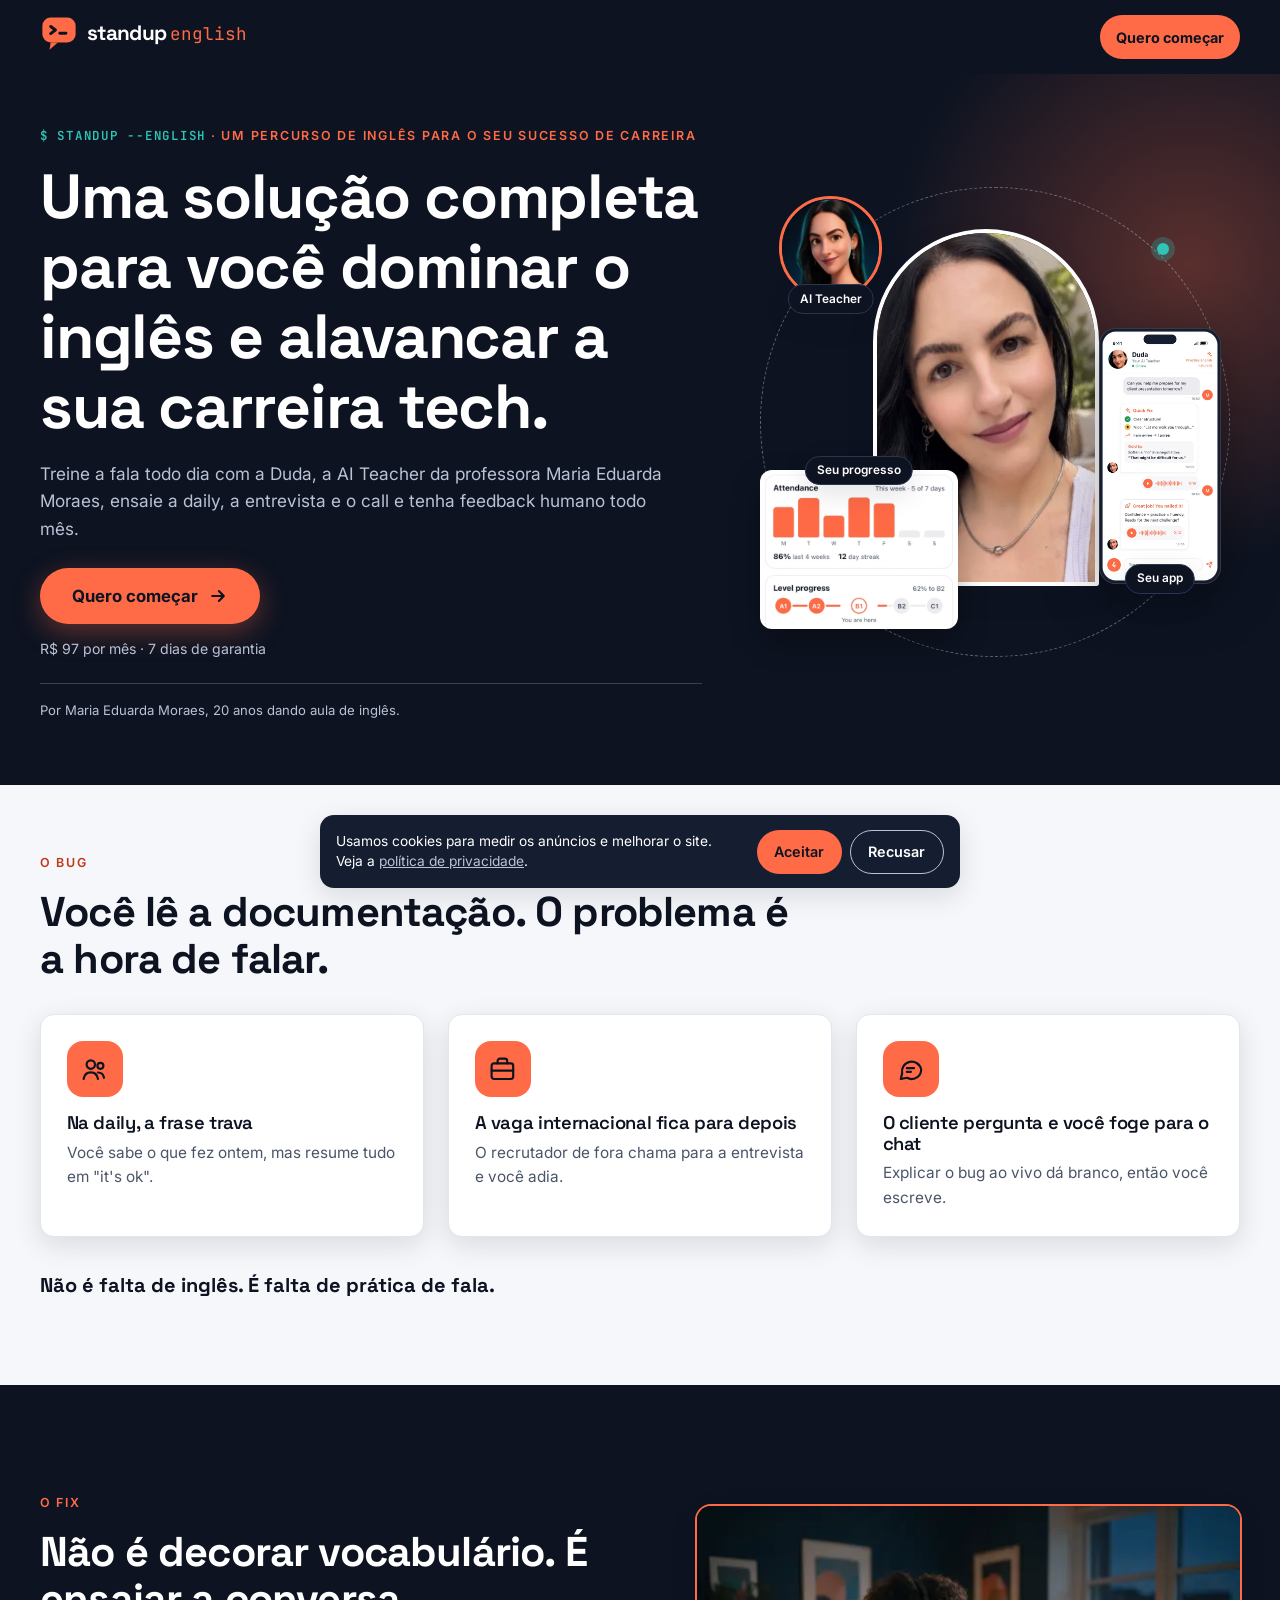
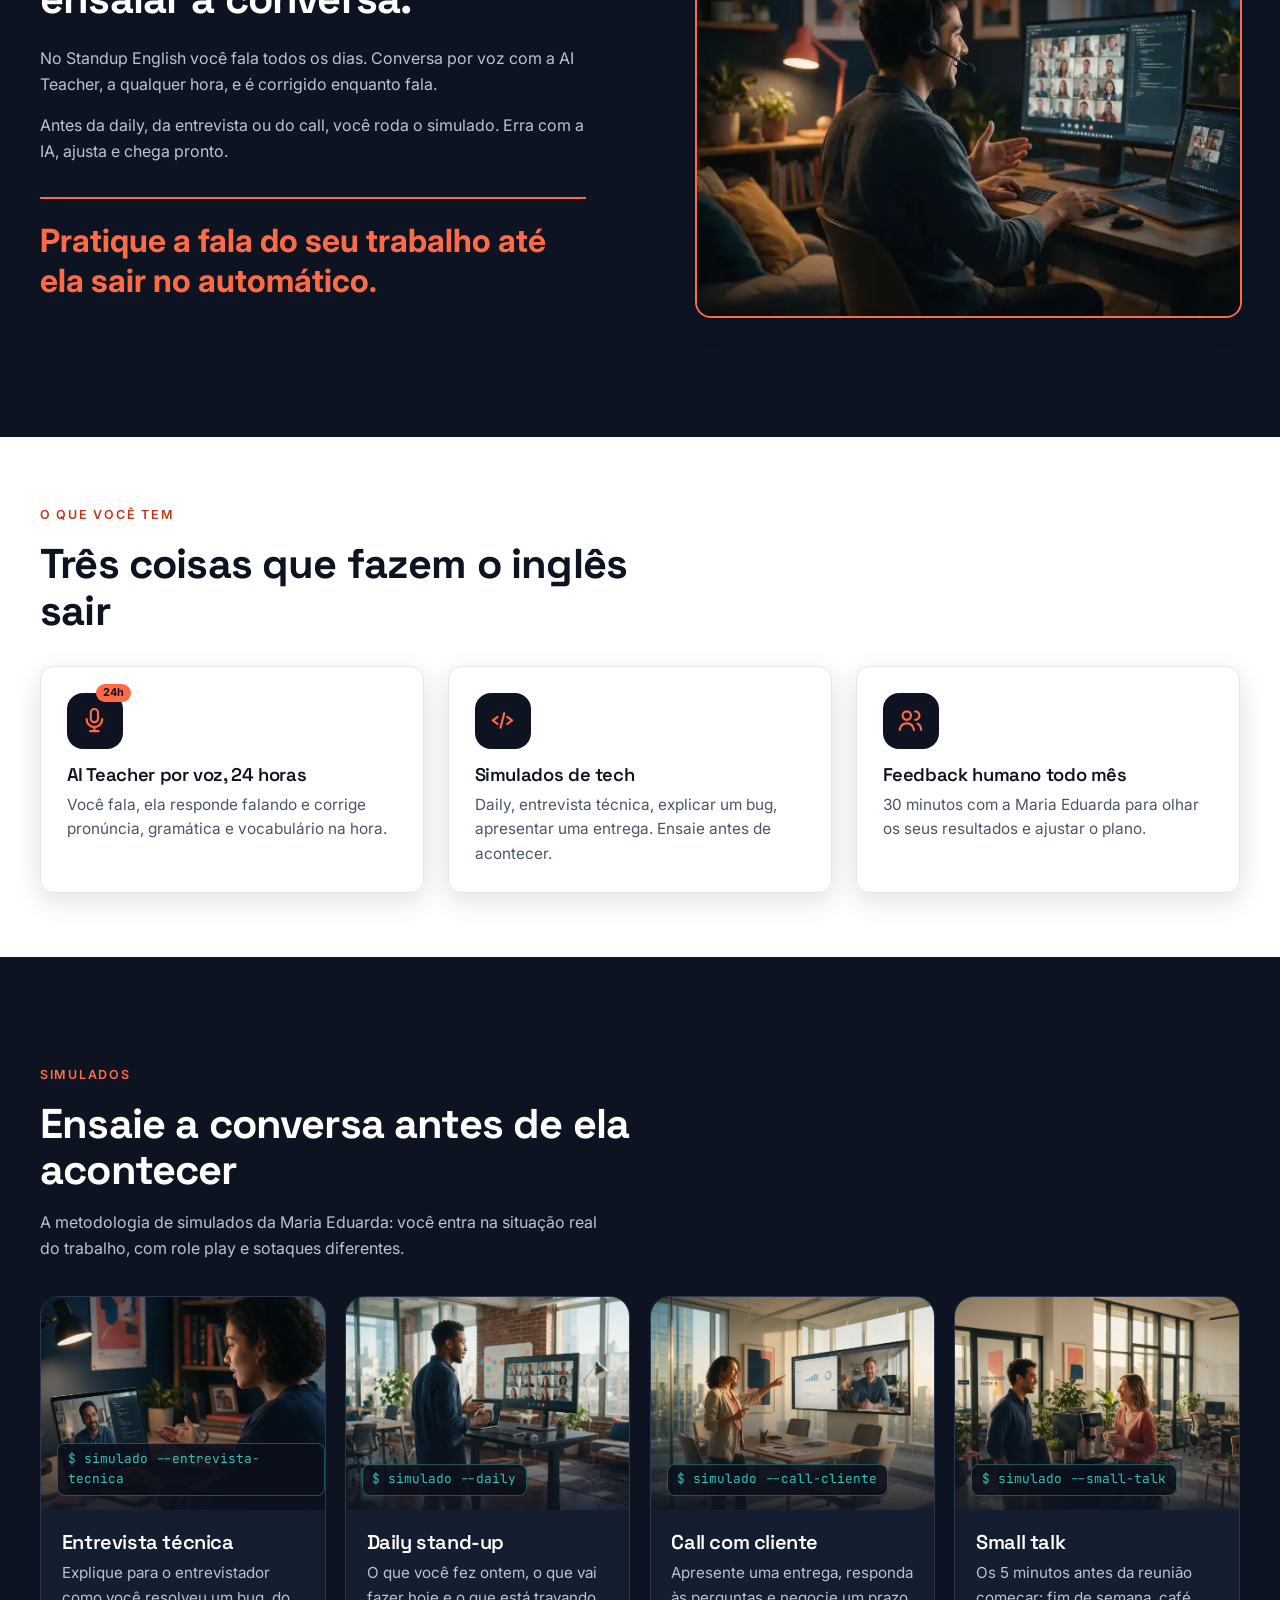
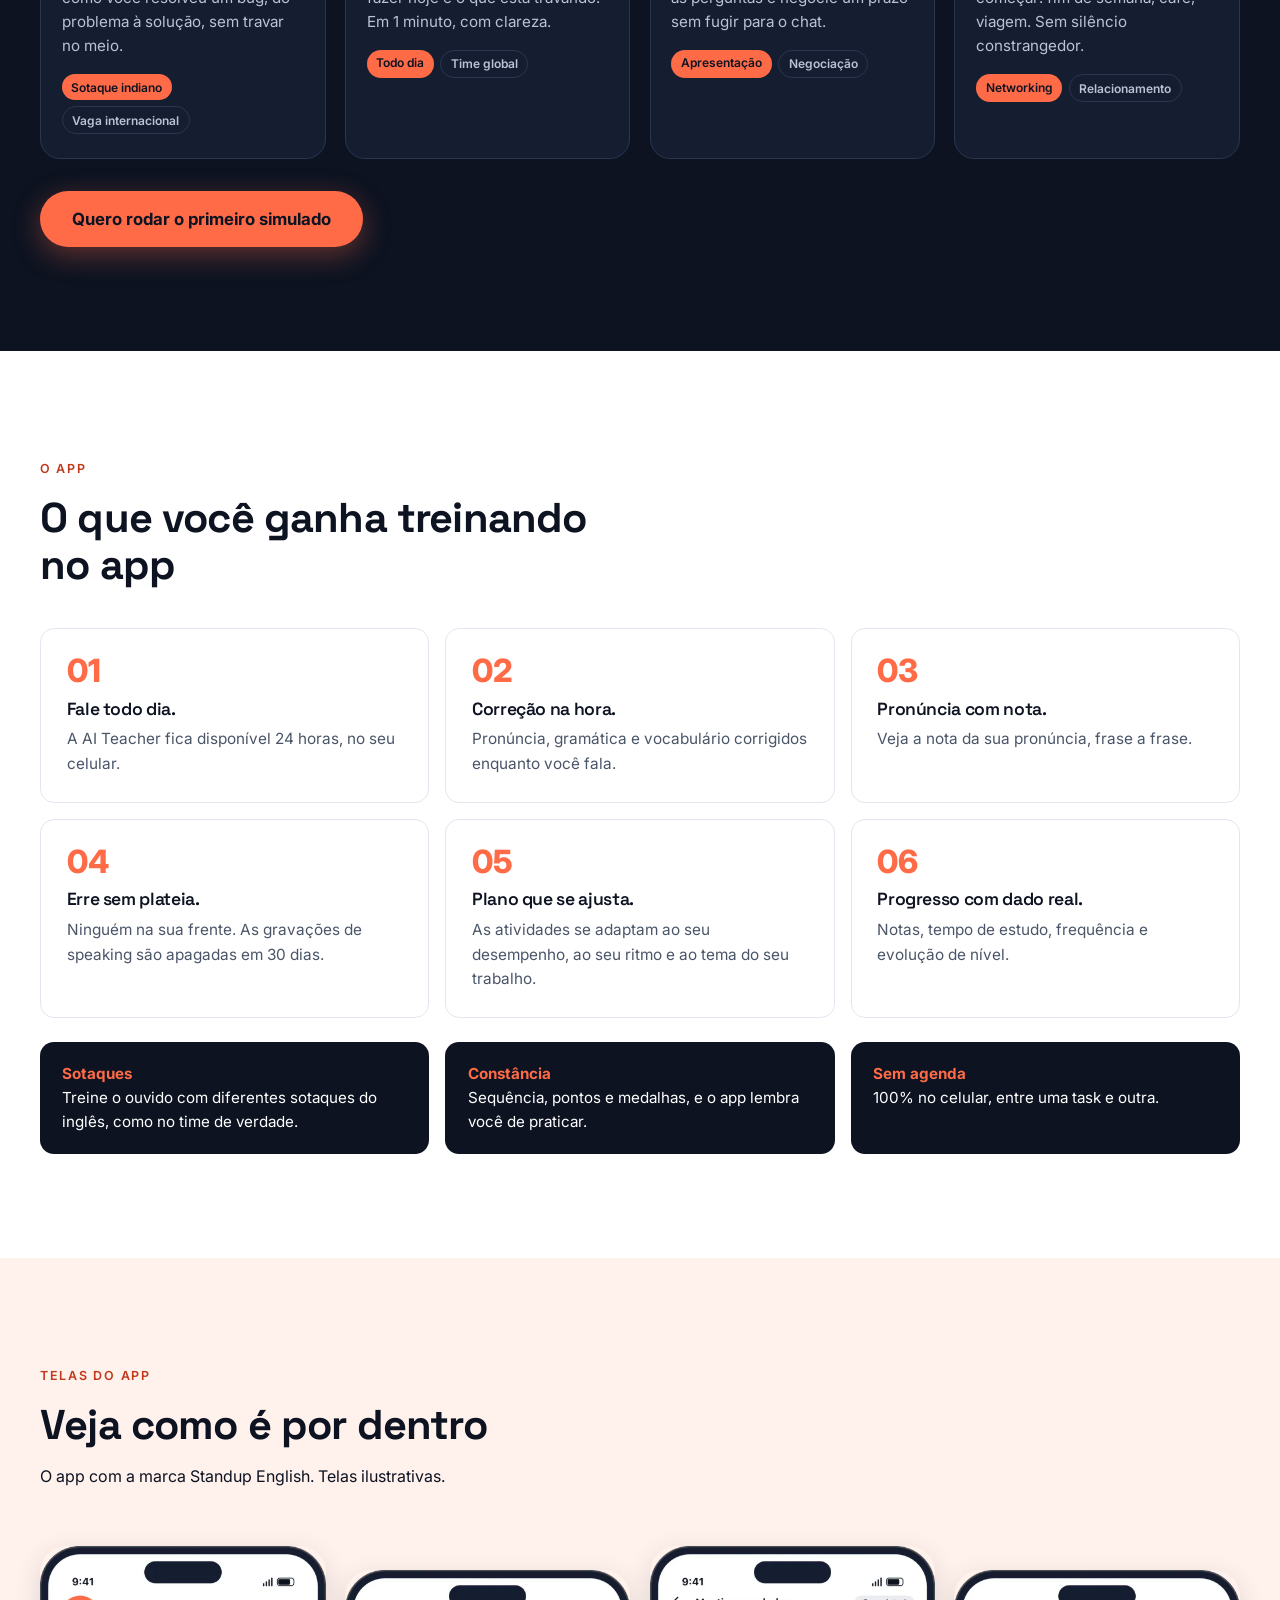
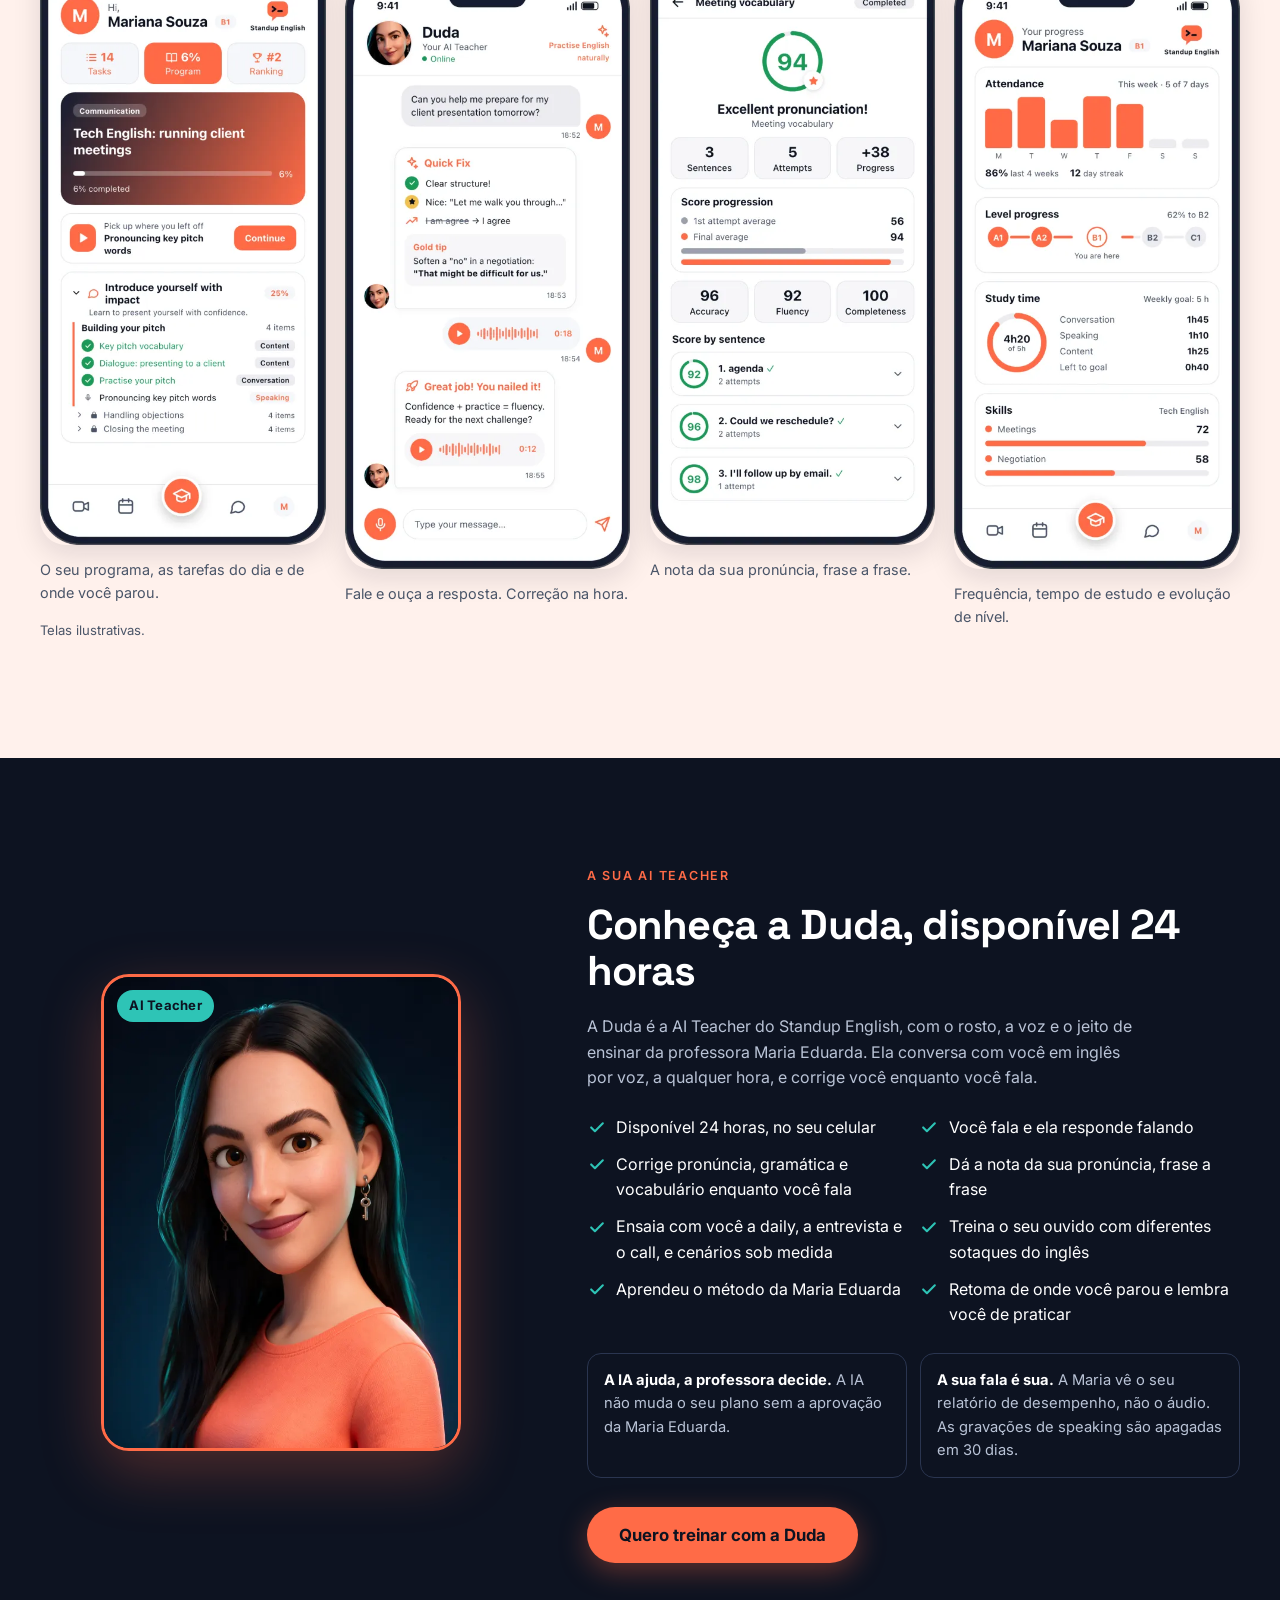
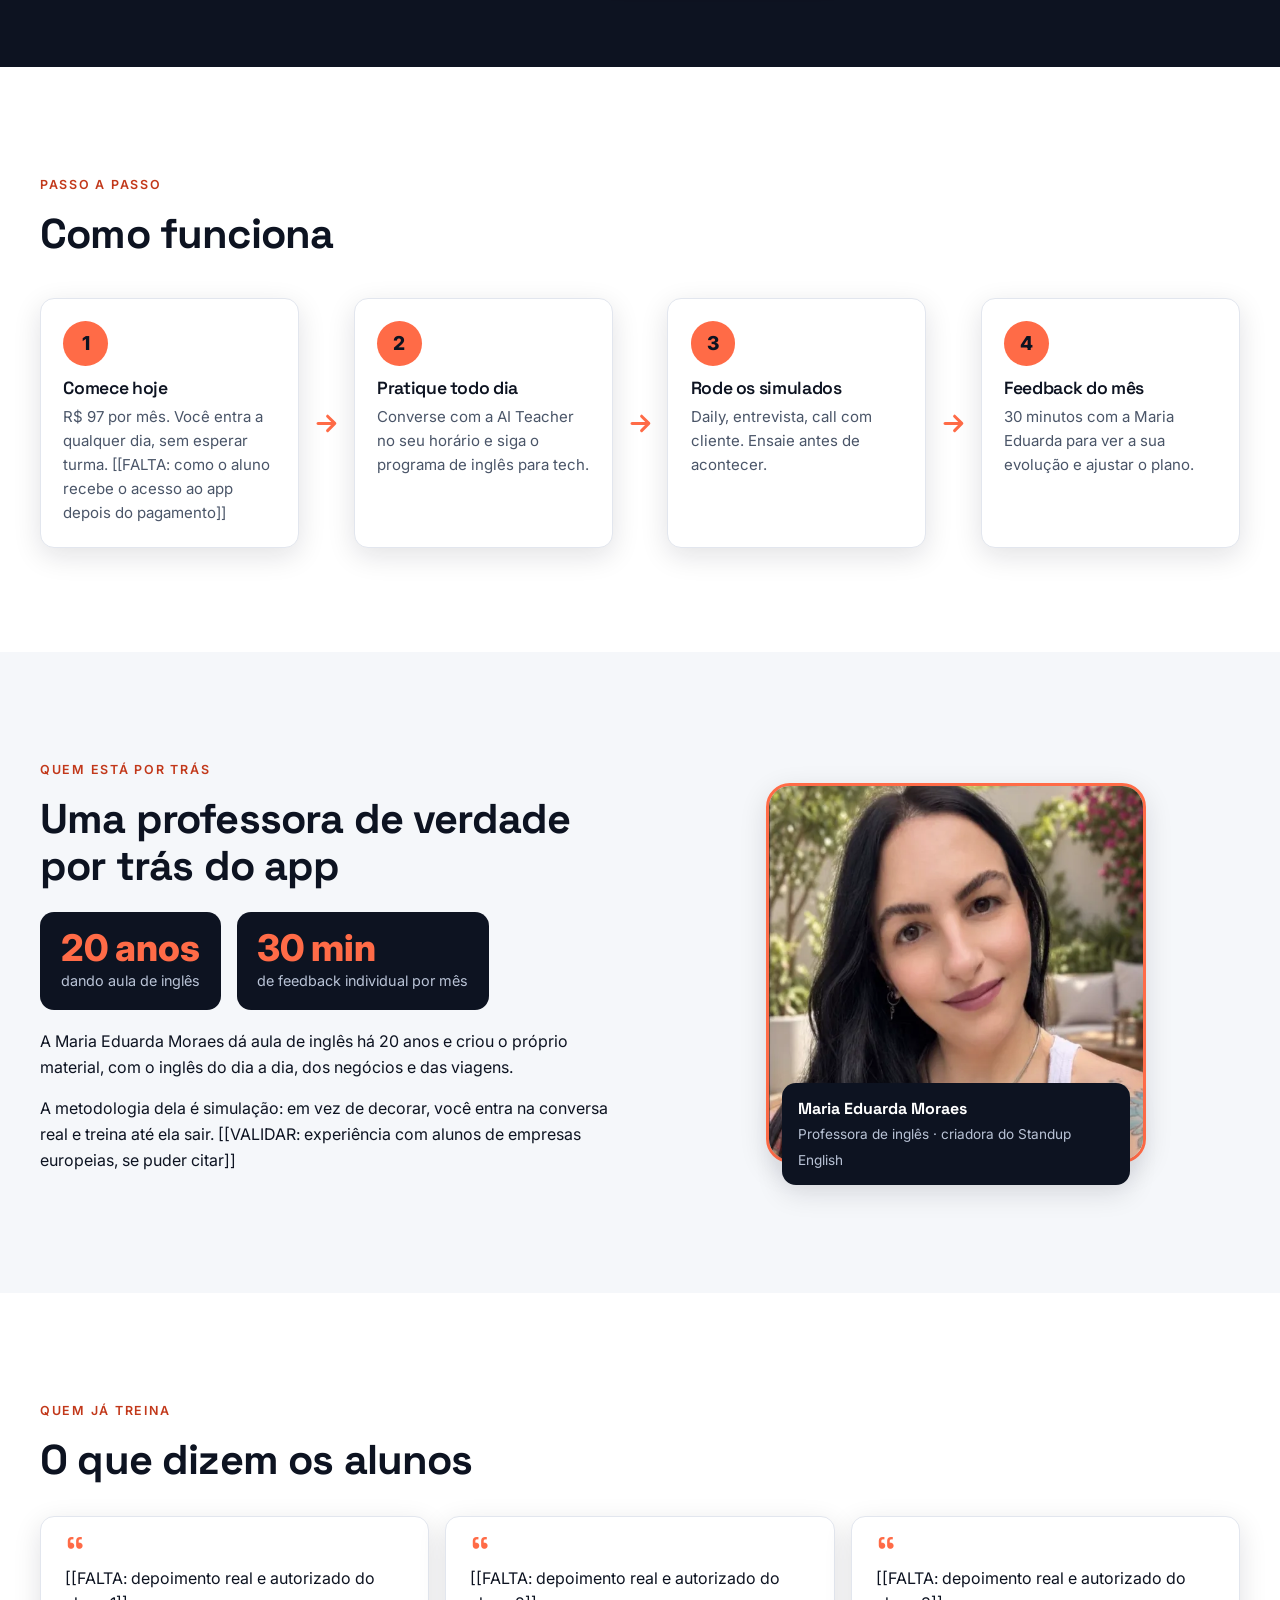
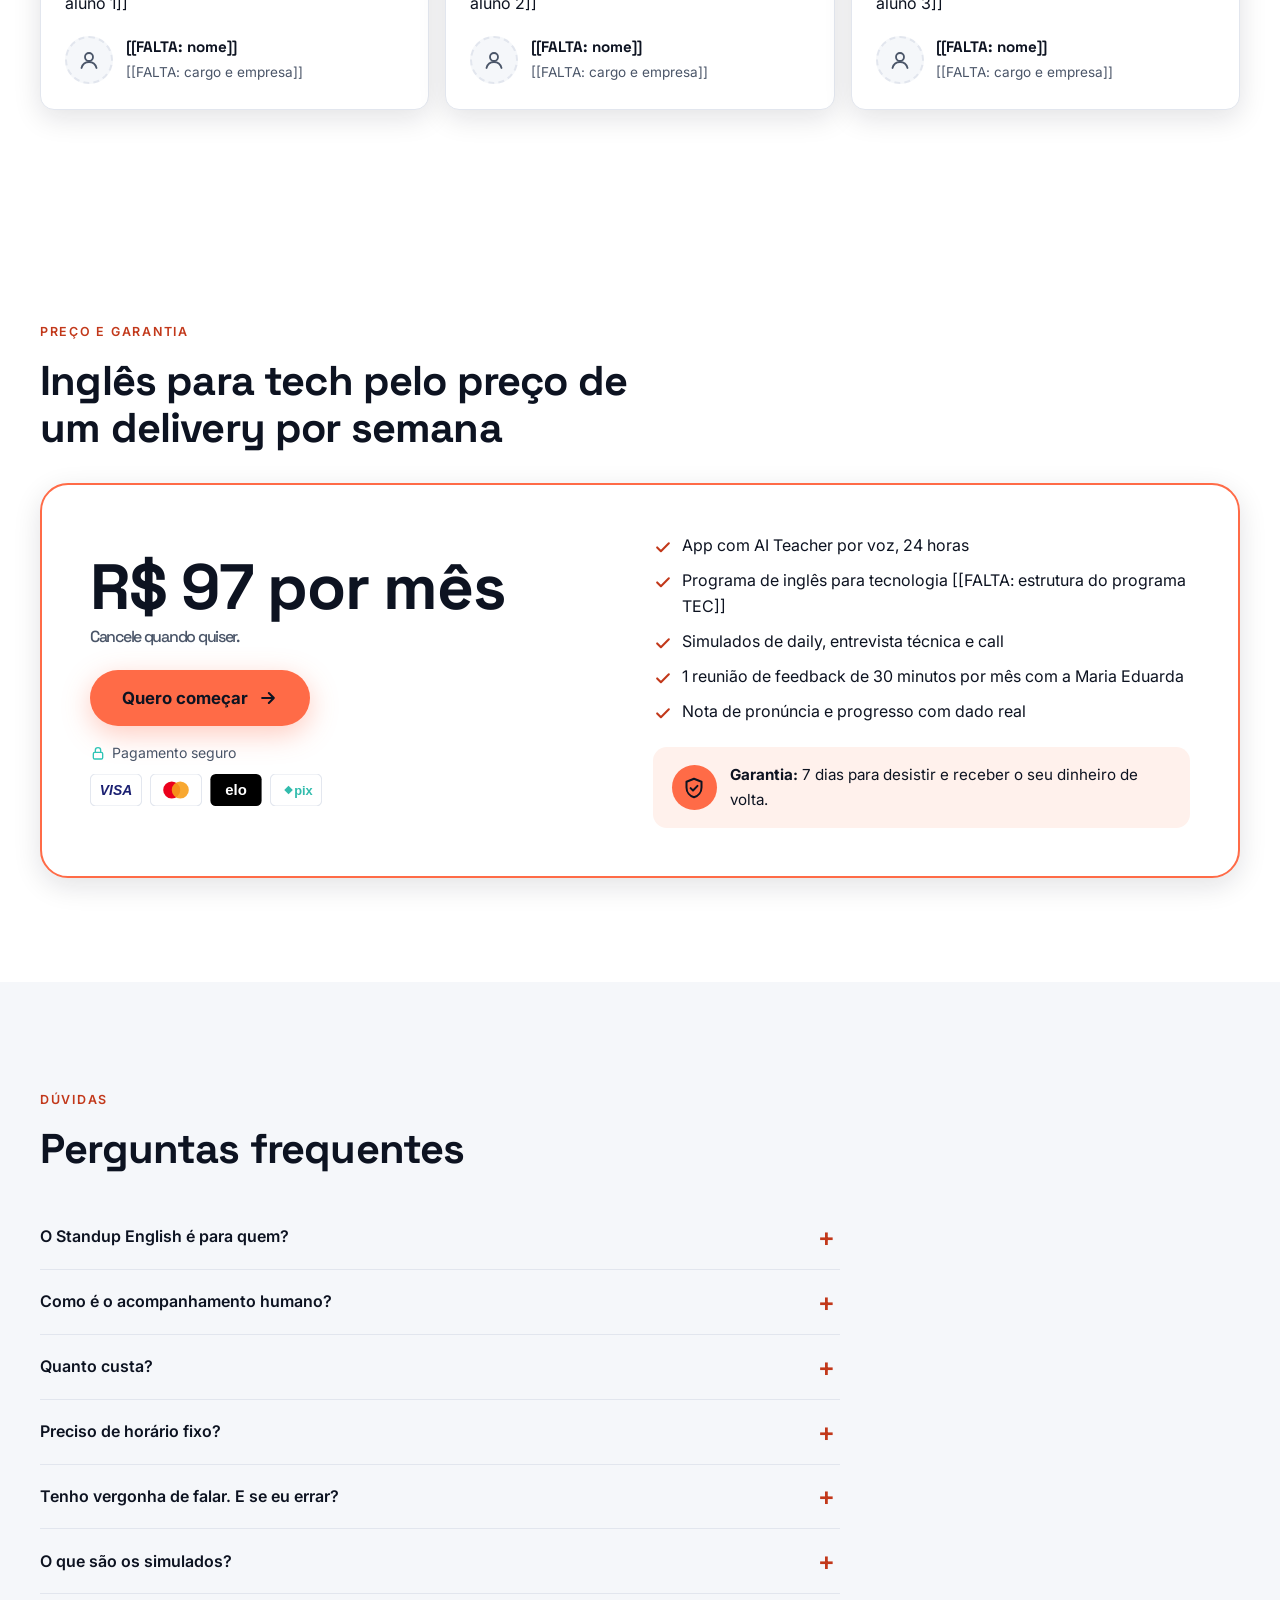
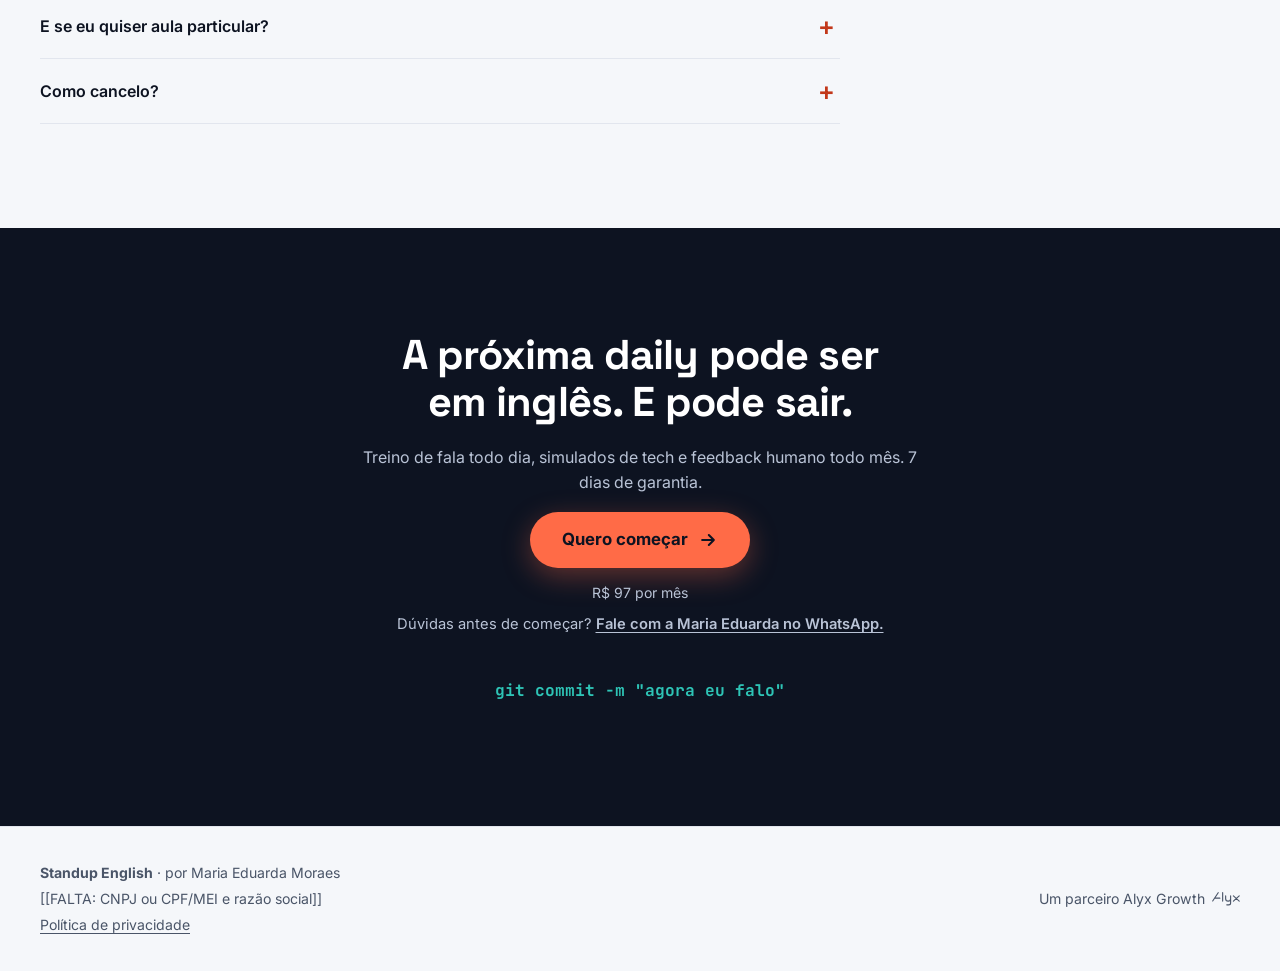
==== commit bed454f7: "Simulados em cards com imagens" ====
--- a/index.html
+++ b/index.html
@@ -213,12 +213,23 @@
 <span class="eyebrow">Simulados</span>
 <h2 id="simh">Ensaie a conversa antes de ela acontecer</h2>
 <p style="margin-top:1rem">A metodologia de simulados da Maria Eduarda: você entra na situação real do trabalho, com role play e sotaques diferentes.</p>
-<div class="terminal" role="list">
-<div class="term-barra" aria-hidden="true"><i></i><i></i><i></i><span>simulados</span></div>
-<div class="term-item" role="listitem"><code>$ simulado --entrevista-tecnica --sotaque indiano</code><p>Explique para o entrevistador como você resolveu um bug.</p></div>
-<div class="term-item" role="listitem"><code>$ simulado --daily</code><p>O que você fez ontem, o que vai fazer hoje e o que está travando.</p></div>
-<div class="term-item" role="listitem"><code>$ simulado --call-cliente</code><p>Apresente uma entrega e negocie um prazo.</p></div>
-<div class="term-item" role="listitem"><code>$ simulado --small-talk</code><p>Os 5 minutos antes da reunião começar, sem silêncio constrangedor.</p></div>
+<div class="sim-grade">
+<article class="sim-card">
+<div class="sim-img"><img src="img/sim-entrevista.webp" width="640" height="480" loading="lazy" alt="Profissional de tecnologia numa entrevista por vídeo, explicando a resolução de um bug para o entrevistador."><code>$ simulado --entrevista-tecnica</code></div>
+<div class="sim-corpo"><h3>Entrevista técnica</h3><p>Explique para o entrevistador como você resolveu um bug, do problema à solução, sem travar no meio.</p><ul><li>Sotaque indiano</li><li>Vaga internacional</li></ul></div>
+</article>
+<article class="sim-card">
+<div class="sim-img"><img src="img/sim-daily.webp" width="640" height="480" loading="lazy" alt="Desenvolvedor falando numa daily por vídeo com o time internacional."><code>$ simulado --daily</code></div>
+<div class="sim-corpo"><h3>Daily stand-up</h3><p>O que você fez ontem, o que vai fazer hoje e o que está travando. Em 1 minuto, com clareza.</p><ul><li>Todo dia</li><li>Time global</li></ul></div>
+</article>
+<article class="sim-card">
+<div class="sim-img"><img src="img/sim-cliente.webp" width="640" height="480" loading="lazy" alt="Profissional apresentando uma entrega para um cliente estrangeiro numa videochamada."><code>$ simulado --call-cliente</code></div>
+<div class="sim-corpo"><h3>Call com cliente</h3><p>Apresente uma entrega, responda às perguntas e negocie um prazo sem fugir para o chat.</p><ul><li>Apresentação</li><li>Negociação</li></ul></div>
+</article>
+<article class="sim-card">
+<div class="sim-img"><img src="img/sim-smalltalk.webp" width="640" height="480" loading="lazy" alt="Dois colegas de tecnologia conversando perto da máquina de café antes de uma reunião."><code>$ simulado --small-talk</code></div>
+<div class="sim-corpo"><h3>Small talk</h3><p>Os 5 minutos antes da reunião começar: fim de semana, café, viagem. Sem silêncio constrangedor.</p><ul><li>Networking</li><li>Relacionamento</li></ul></div>
+</article>
 </div>
 <a class="btn js-comprar" href="#preco" style="margin-top:2rem">Quero rodar o primeiro simulado</a>
 </div>
--- a/standup.css
+++ b/standup.css
@@ -106,3 +106,20 @@
 .hero h1{max-width:18ch}
 .hero .sub{max-width:58ch}
 .dores h2{max-width:28ch}
+/* simulados em cards com imagem */
+.sim-grade{display:grid;gap:1.2rem;margin-top:2.2rem}
+.sim-card{background:var(--cor-escura);border:1px solid var(--cor-azul-medio);border-radius:20px;overflow:hidden;display:flex;flex-direction:column;transition:transform .2s,border-color .2s}
+.sim-card:hover{transform:translateY(-4px);border-color:var(--cor-destaque)}
+.sim-img{position:relative;aspect-ratio:4/3;overflow:hidden}
+.sim-img img{display:block;width:100%;height:100%;object-fit:cover}
+.sim-img::after{content:"";position:absolute;inset:0;background:linear-gradient(180deg,transparent 45%,rgba(13,19,33,.85))}
+.sim-img code{position:absolute;left:1rem;bottom:.9rem;z-index:1;color:var(--cor-acento);background:rgba(10,15,26,.85);border:1px solid color-mix(in srgb,var(--cor-acento) 40%,transparent);padding:.3rem .6rem;border-radius:8px;font-size:.8rem}
+.sim-corpo{padding:1.3rem 1.3rem 1.5rem}
+.sim-corpo h3{color:var(--cor-sobre-escura);font-size:1.25rem;margin:0}
+.sim .sim-corpo p{margin:.5rem 0 0;color:var(--cor-lavanda);font-size:.95rem}
+.sim-corpo ul{list-style:none;padding:0;margin:1rem 0 0;display:flex;flex-wrap:wrap;gap:.4rem}
+.sim-corpo li{font-size:.75rem;font-weight:600;color:var(--cor-primaria);background:var(--cor-destaque);padding:.2rem .6rem;border-radius:99px}
+.sim-corpo li+li{background:transparent;color:var(--cor-lavanda);border:1px solid var(--cor-azul-medio)}
+@media(min-width:700px){.sim-grade{grid-template-columns:1fr 1fr}}
+@media(min-width:1100px){.sim-grade{grid-template-columns:repeat(4,1fr)}}
+@media(prefers-reduced-motion:reduce){.sim-card:hover{transform:none}}
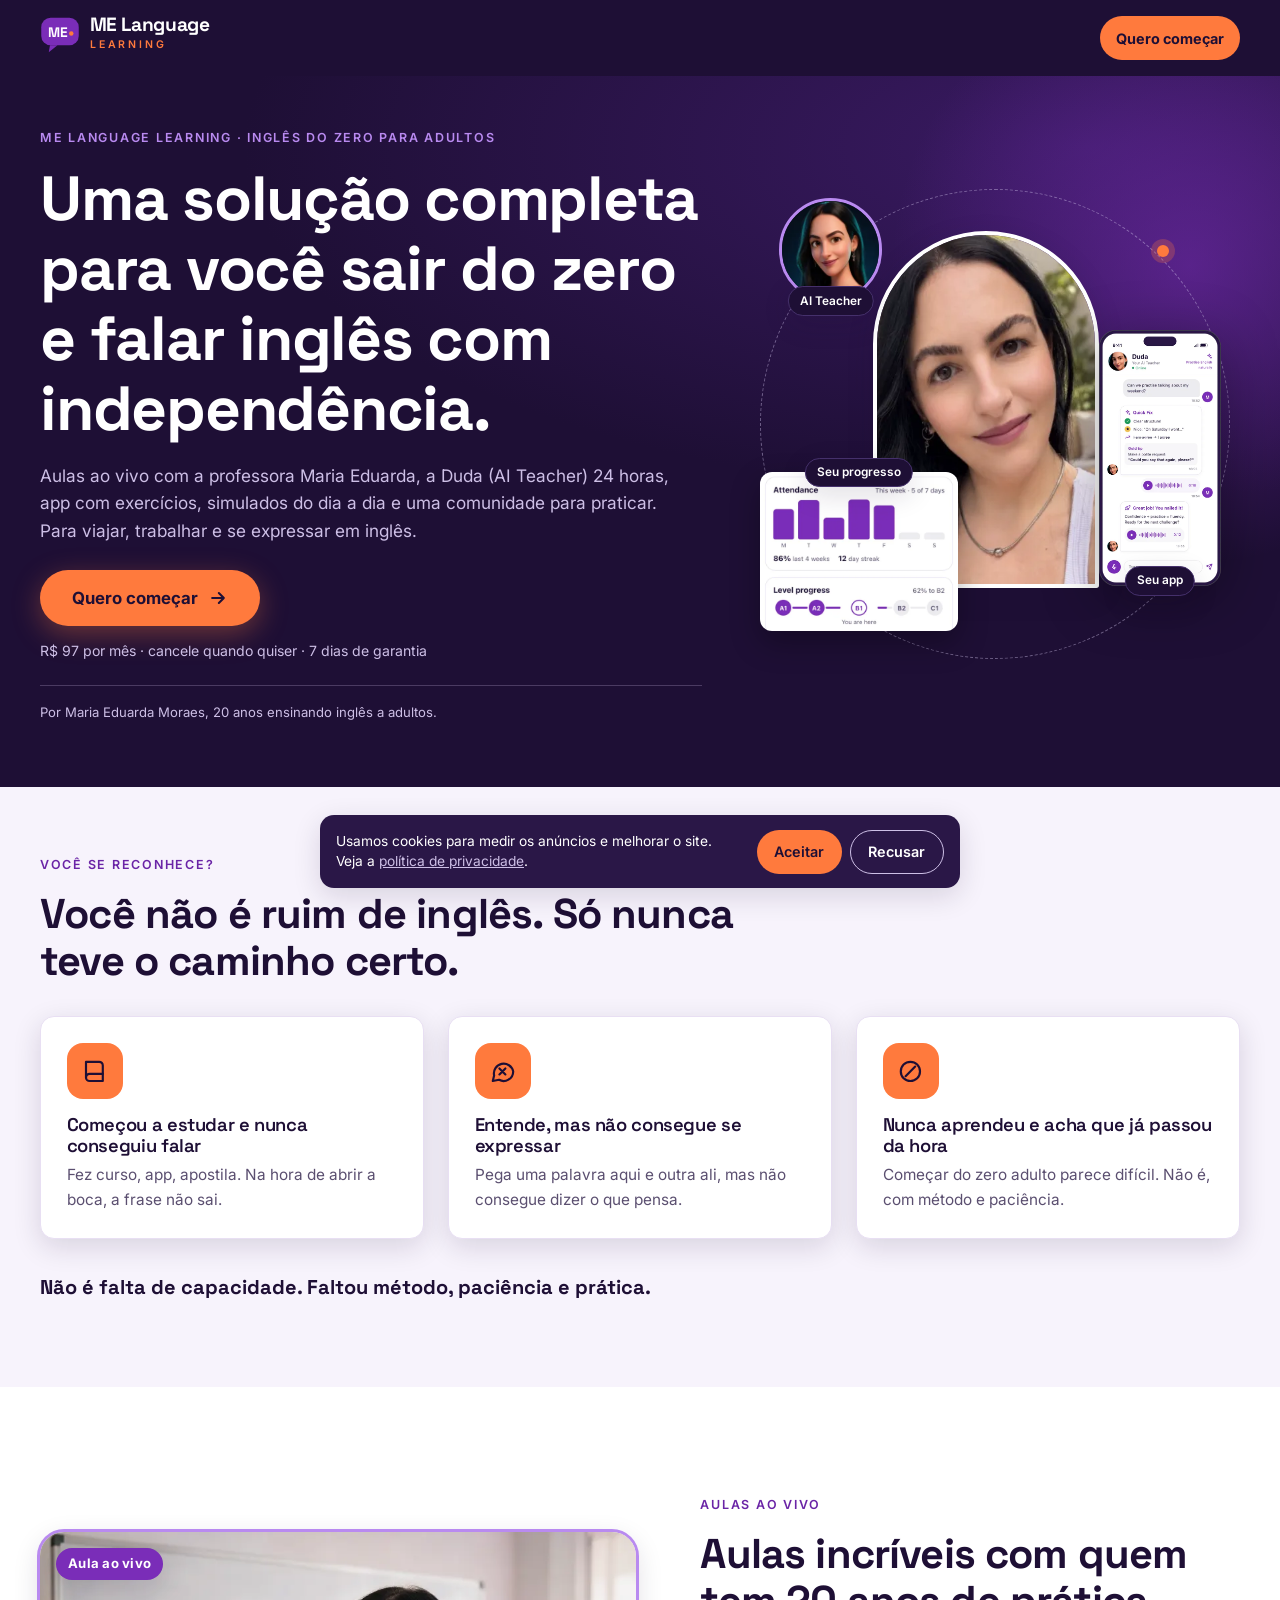
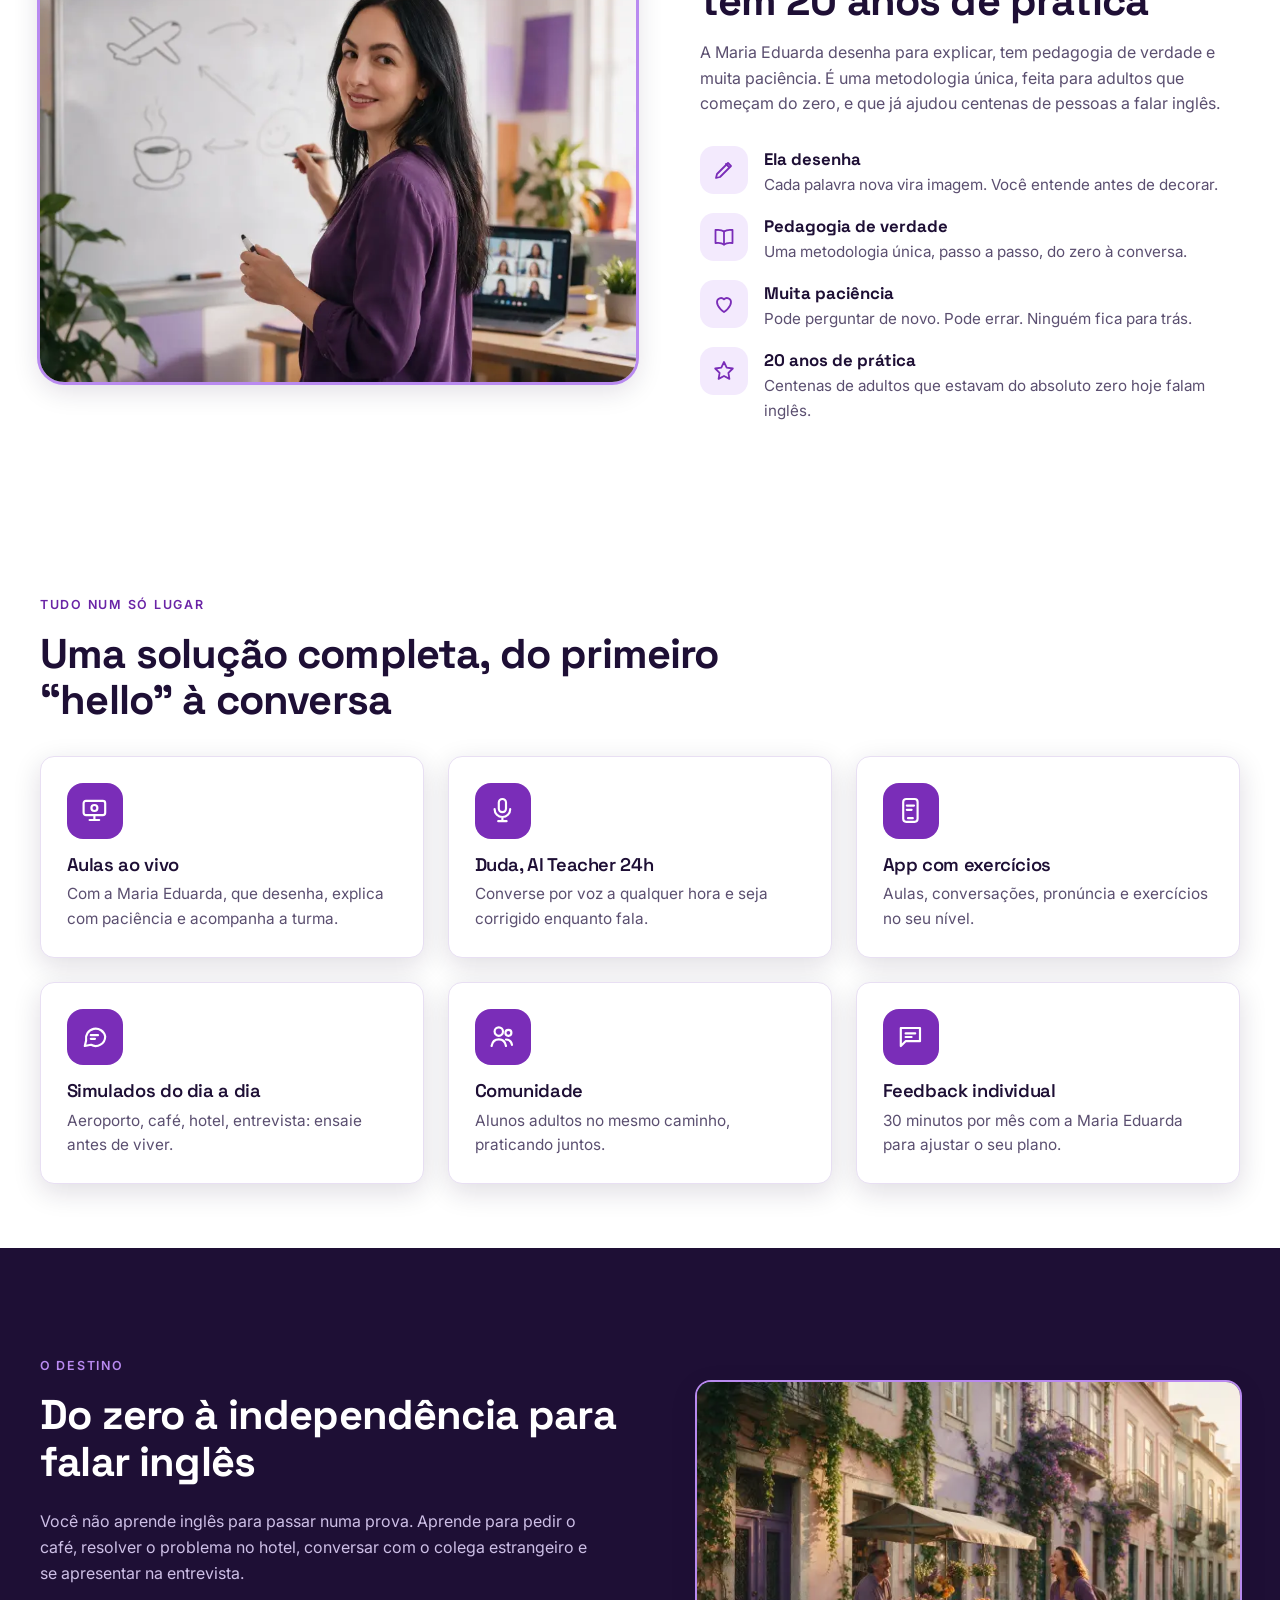
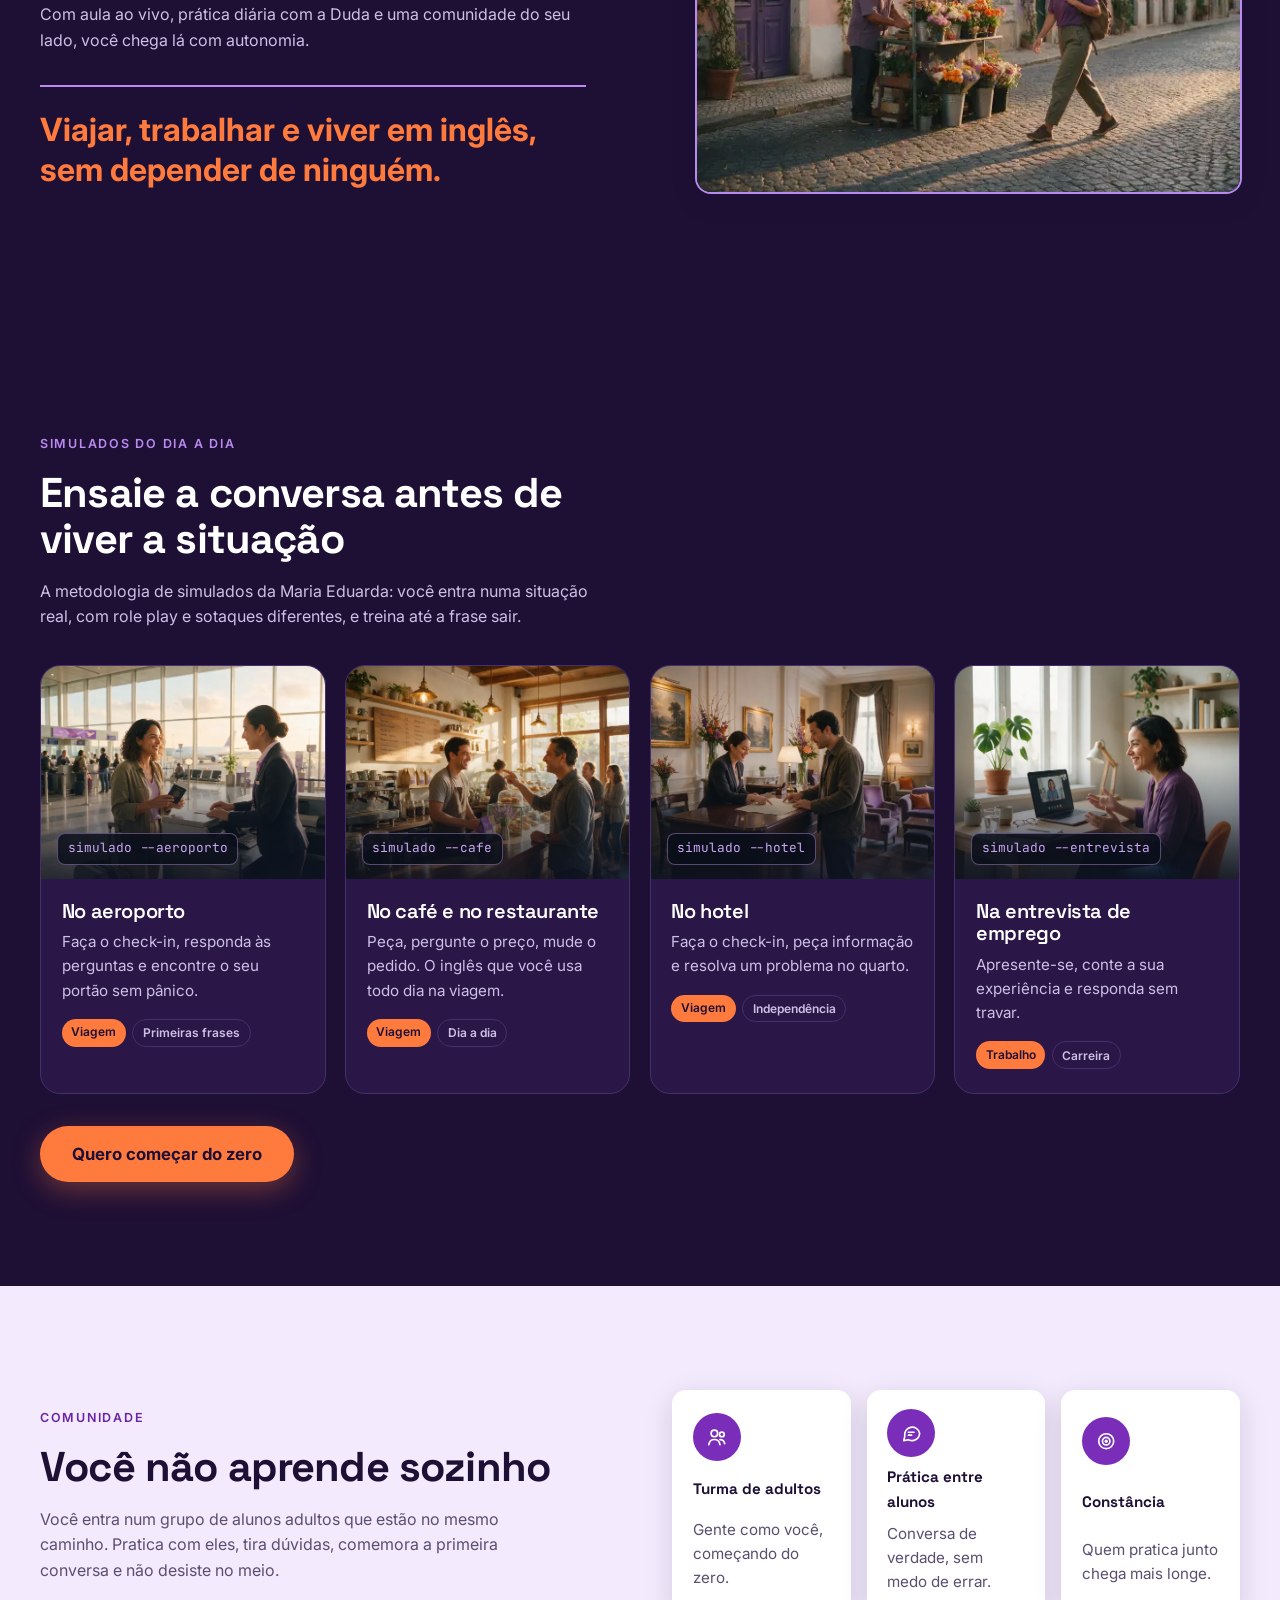
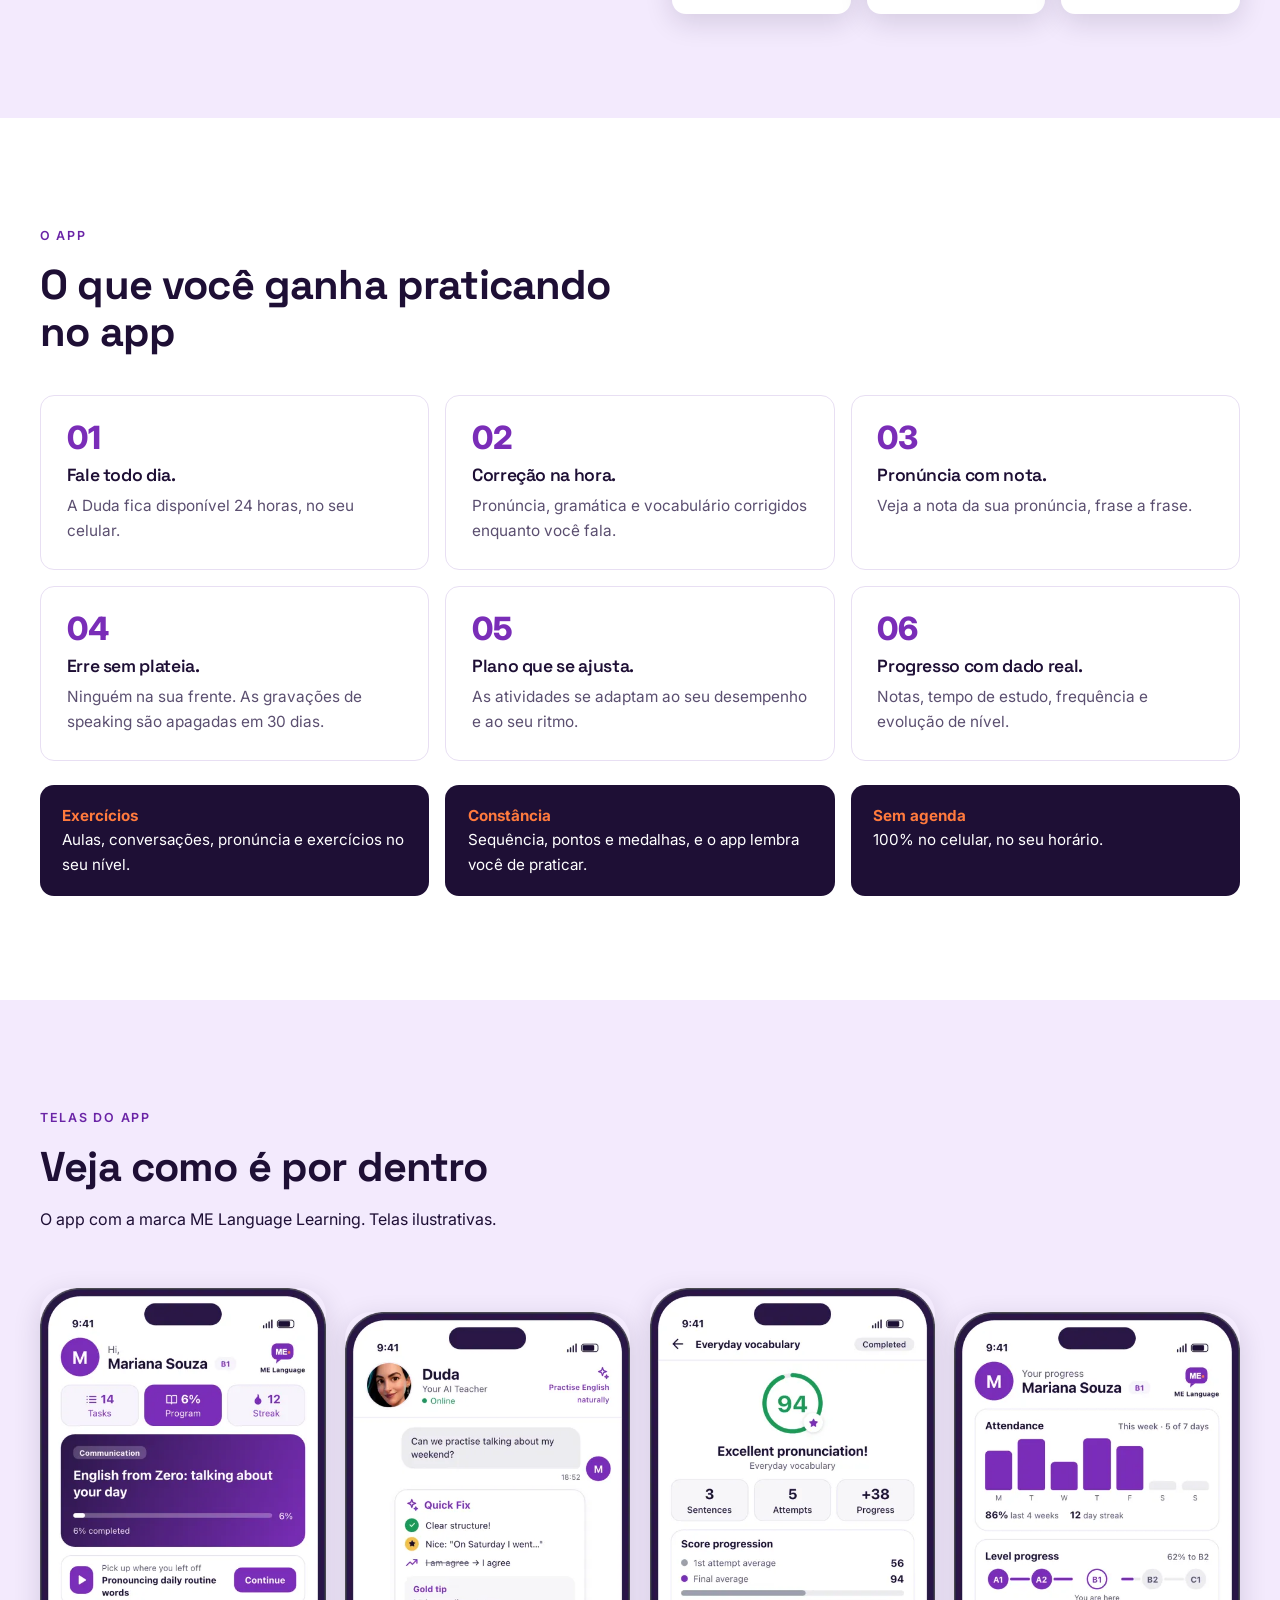
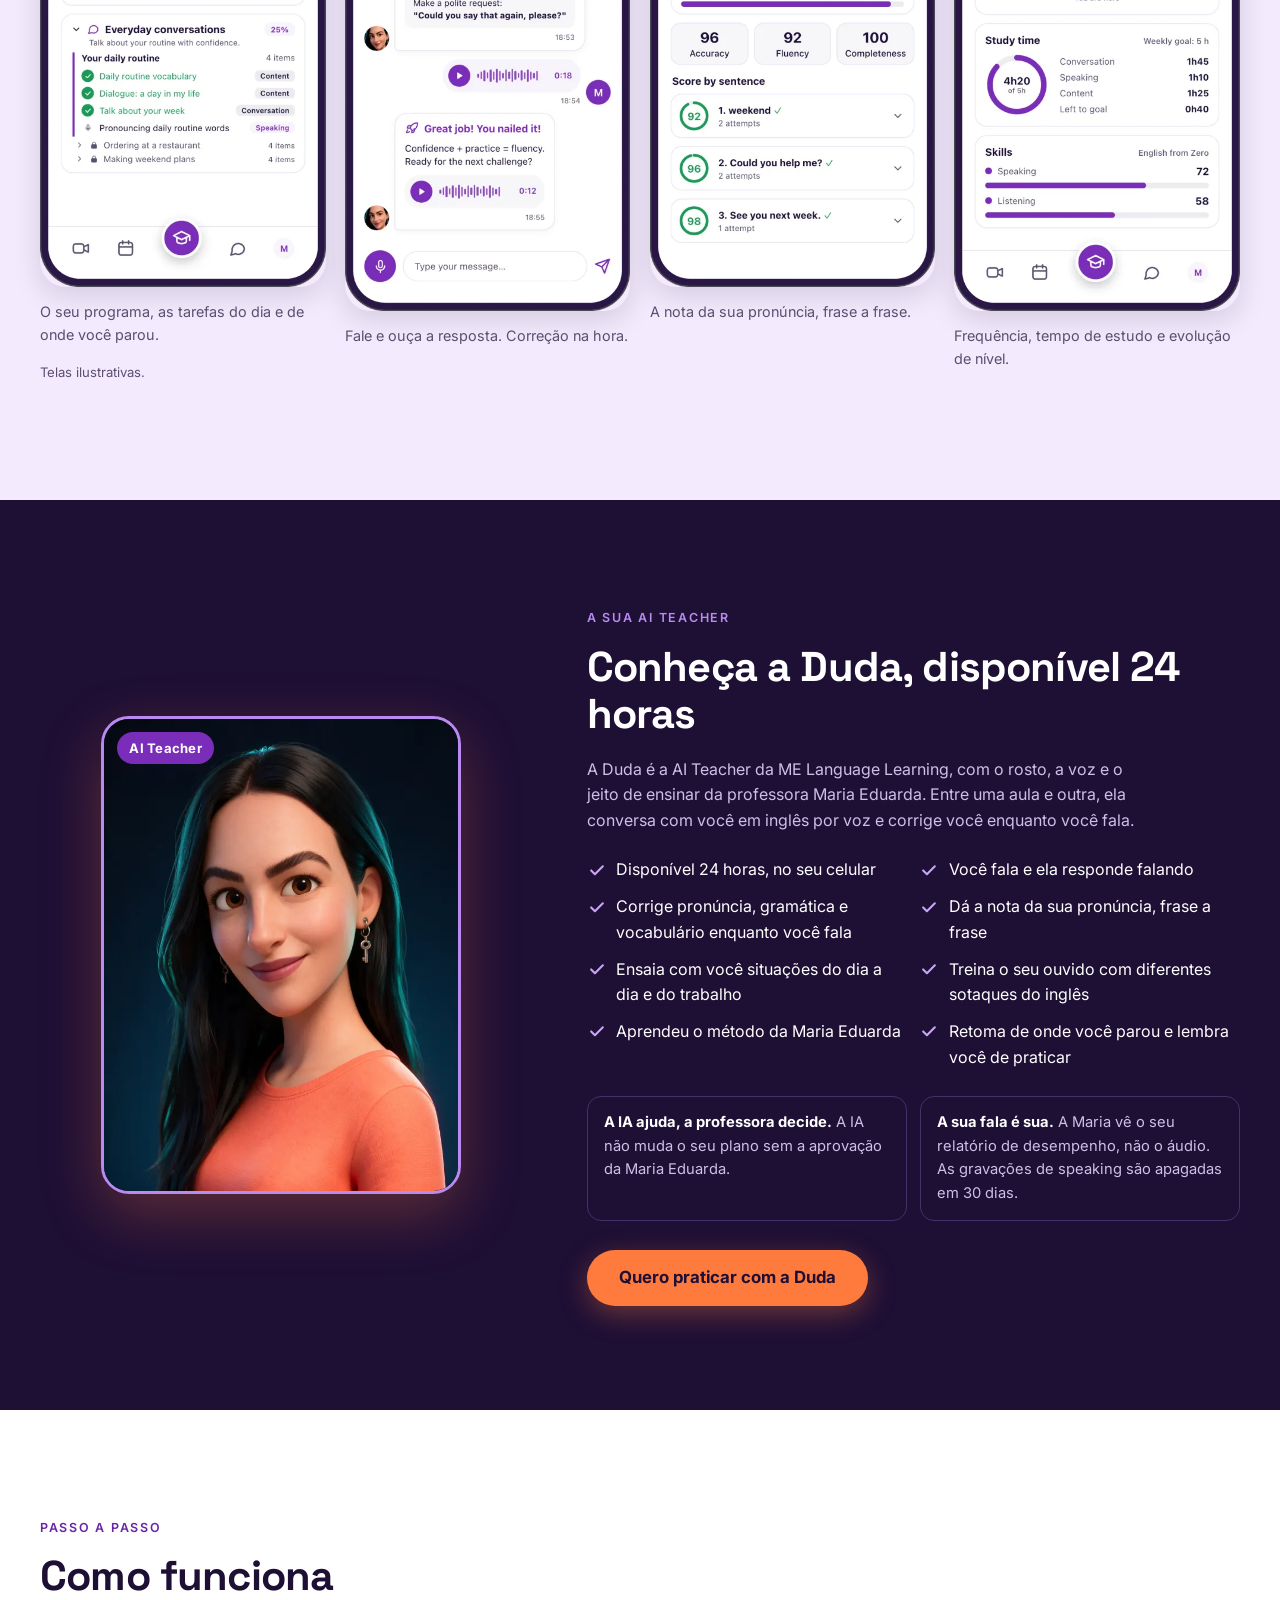
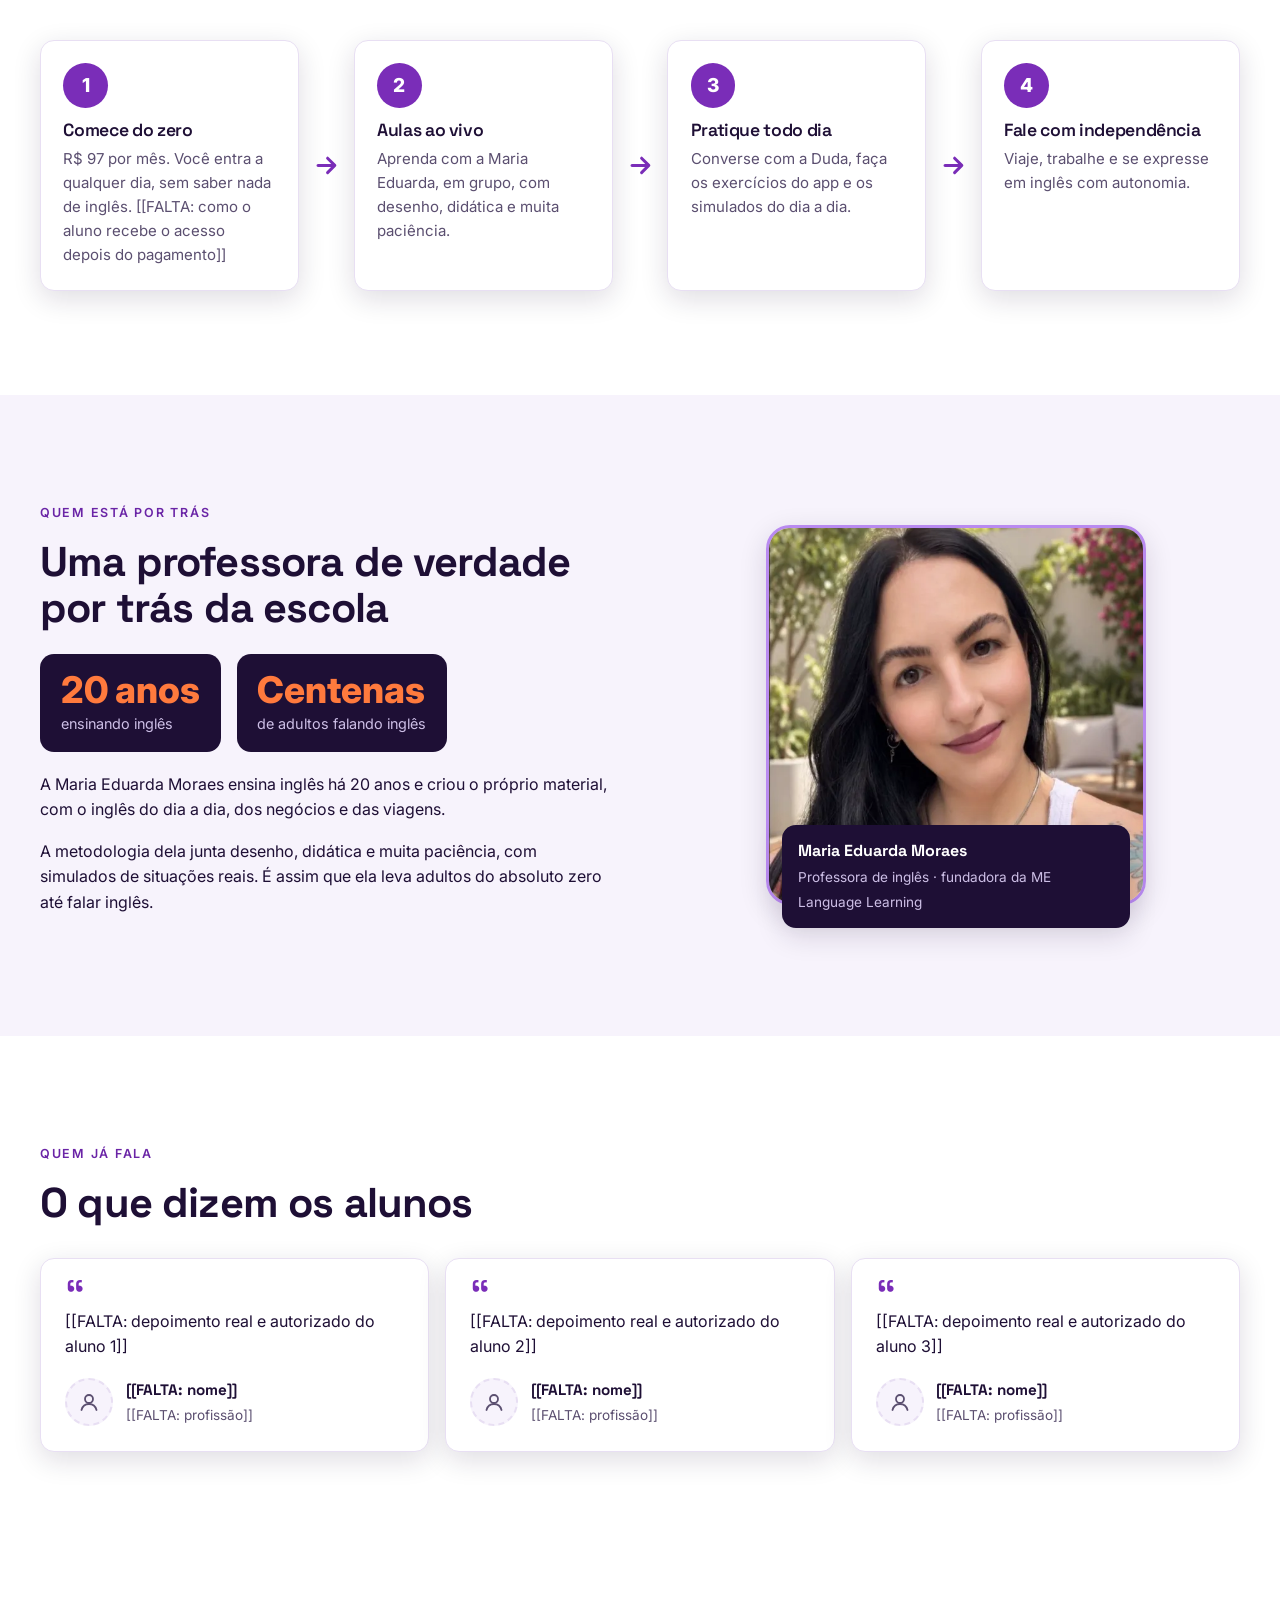
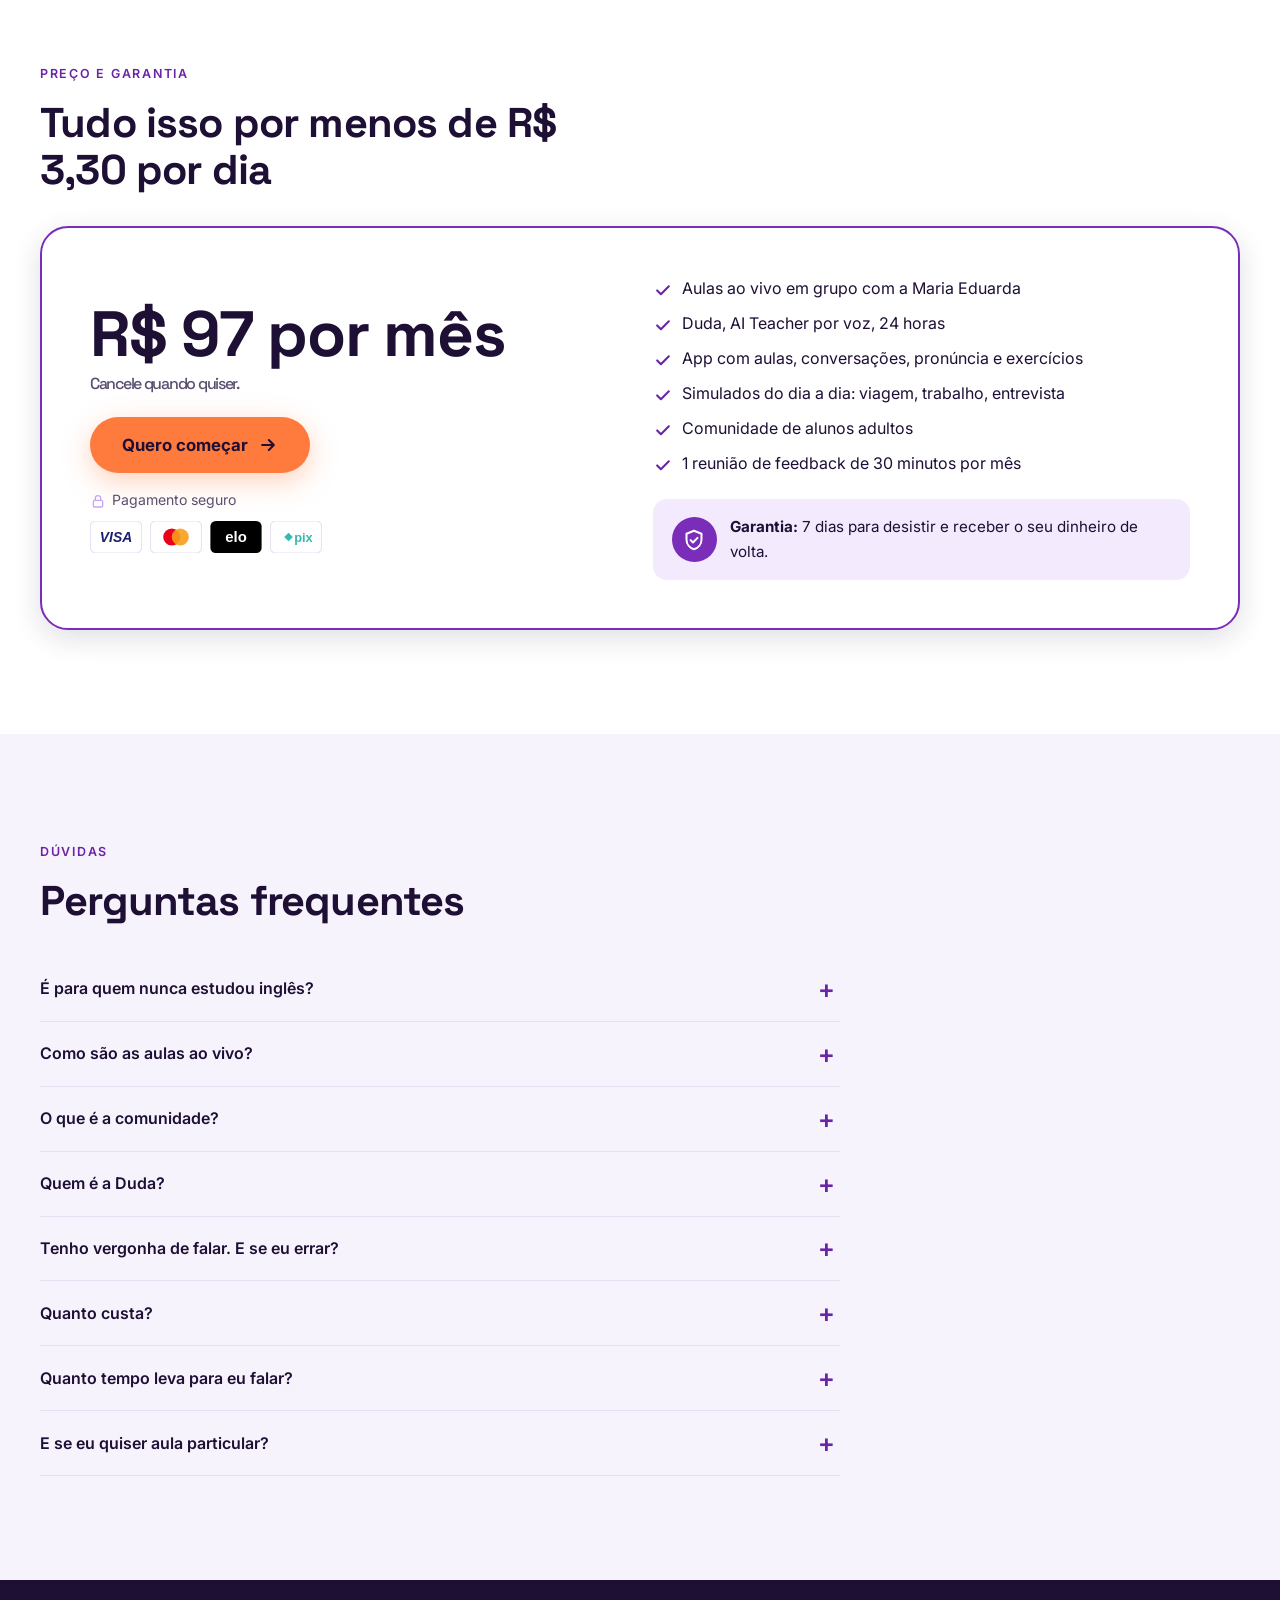
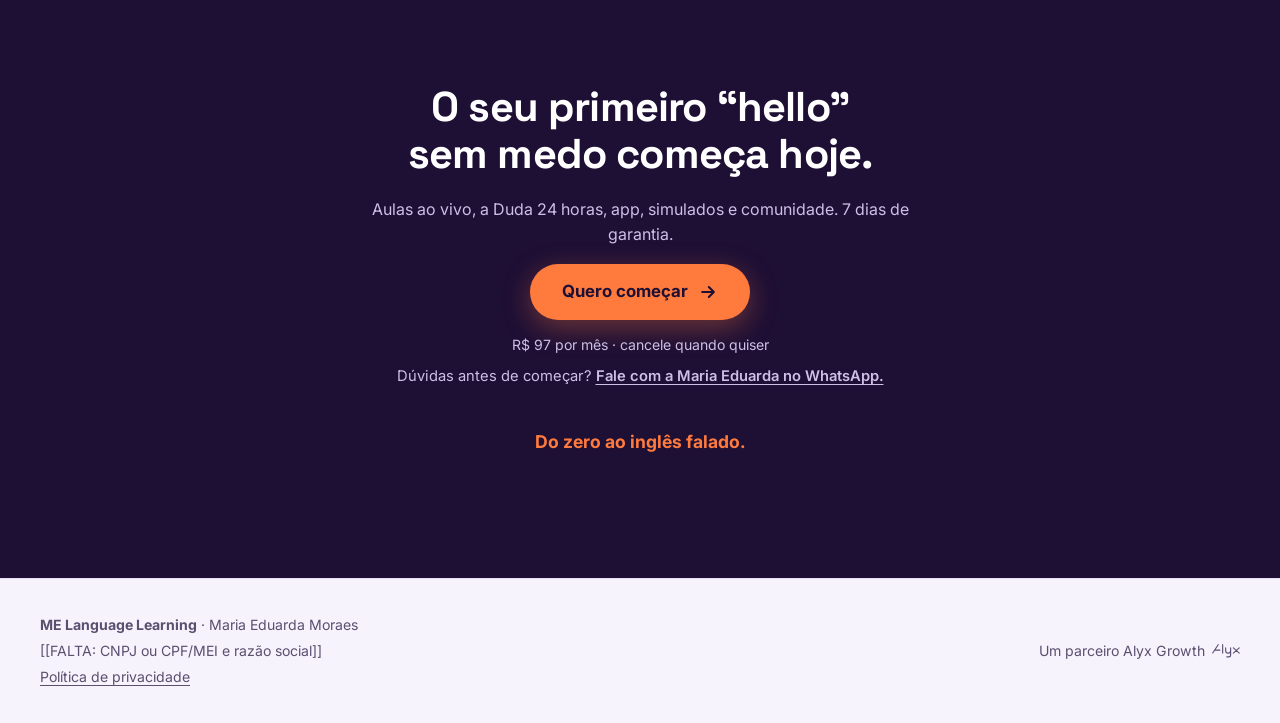
==== commit 34b38a11: "ME Language Learning: inglês do zero para adultos" ====
--- a/index.html
+++ b/index.html
@@ -1,52 +1,56 @@
 <!DOCTYPE html>
 <html lang="pt-BR">
-<head>
+<head><meta name="robots" content="noindex,nofollow">
 <meta charset="utf-8">
 <meta name="viewport" content="width=device-width,initial-scale=1">
-<title>Standup English: inglês para o seu sucesso de carreira</title>
-<meta name="description" content="Inglês para quem trabalha com tecnologia: fale na daily, na entrevista e no call sem travar. App com AI Teacher, simulados e feedback mensal. R$ 97 por mês.">
-<link rel="canonical" href="https://standupenglish.com.br/">
+<title>ME Language Learning: inglês do zero para adultos</title>
+<meta name="description" content="Do absoluto zero ao inglês falado: aulas ao vivo com a Maria Eduarda, AI Teacher 24h, app, simulados do dia a dia e comunidade. Para adultos. R$ 97/mês.">
+<link rel="canonical" href="https://melanguagelearning.com.br/">
 <meta property="og:type" content="website">
 <meta property="og:locale" content="pt_BR">
-<meta property="og:site_name" content="Standup English">
-<meta property="og:title" content="Standup English: inglês para o seu sucesso de carreira">
-<meta property="og:description" content="Inglês para quem trabalha com tecnologia: fale na daily, na entrevista e no call sem travar. App com AI Teacher, simulados e feedback mensal. R$ 97 por mês.">
-<meta property="og:url" content="https://standupenglish.com.br/">
-<meta property="og:image" content="https://standupenglish.com.br/img/og.jpg">
+<meta property="og:site_name" content="ME Language Learning">
+<meta property="og:title" content="ME Language Learning: inglês do zero para adultos">
+<meta property="og:description" content="Do absoluto zero ao inglês falado: aulas ao vivo com a Maria Eduarda, AI Teacher 24h, app, simulados do dia a dia e comunidade. Para adultos. R$ 97/mês.">
+<meta property="og:url" content="https://melanguagelearning.com.br/">
+<meta property="og:image" content="https://melanguagelearning.com.br/img/og.jpg">
 <meta property="og:image:width" content="1200">
 <meta property="og:image:height" content="630">
 <meta name="twitter:card" content="summary_large_image">
-<meta name="twitter:title" content="Standup English: inglês para o seu sucesso de carreira">
-<meta name="twitter:description" content="Inglês para quem trabalha com tecnologia: fale na daily, na entrevista e no call sem travar. App com AI Teacher, simulados e feedback mensal. R$ 97 por mês.">
-<meta name="twitter:image" content="https://standupenglish.com.br/img/og.jpg">
+<meta name="twitter:title" content="ME Language Learning: inglês do zero para adultos">
+<meta name="twitter:description" content="Do absoluto zero ao inglês falado: aulas ao vivo com a Maria Eduarda, AI Teacher 24h, app, simulados do dia a dia e comunidade. Para adultos. R$ 97/mês.">
+<meta name="twitter:image" content="https://melanguagelearning.com.br/img/og.jpg">
 <script type="application/ld+json">
 {
  "@context": "https://schema.org",
  "@graph": [
   {
-   "@type": "Person",
-   "@id": "https://standupenglish.com.br/#maria",
-   "name": "Maria Eduarda Moraes",
-   "jobTitle": "Professora de inglês"
+   "@type": "EducationalOrganization",
+   "@id": "https://melanguagelearning.com.br/#escola",
+   "name": "ME Language Learning",
+   "founder": {
+    "@type": "Person",
+    "name": "Maria Eduarda Moraes",
+    "jobTitle": "Professora de inglês"
+   }
   },
   {
    "@type": "Course",
-   "@id": "https://standupenglish.com.br/#curso",
-   "name": "Standup English: inglês para profissionais de tecnologia",
-   "description": "Programa de inglês para profissionais de tecnologia no app: conversa por voz com AI Teacher 24 horas, correção na hora, simulados de situações reais do trabalho e uma reunião mensal de feedback de 30 minutos com a professora Maria Eduarda Moraes.",
+   "@id": "https://melanguagelearning.com.br/#curso",
+   "name": "Do Zero ao Inglês Falado",
+   "description": "Programa de inglês para adultos do absoluto zero até falar com independência: aulas ao vivo com a professora Maria Eduarda Moraes, AI Teacher por voz 24 horas, app com exercícios, simulados do dia a dia e comunidade.",
    "inLanguage": "pt-BR",
-   "teaches": "Inglês para tecnologia",
+   "teaches": "Inglês",
    "provider": {
-    "@id": "https://standupenglish.com.br/#maria"
+    "@id": "https://melanguagelearning.com.br/#escola"
    },
-   "image": "https://standupenglish.com.br/img/og.jpg",
+   "image": "https://melanguagelearning.com.br/img/og.jpg",
    "offers": {
     "@type": "Offer",
     "price": "97.00",
     "priceCurrency": "BRL",
     "availability": "https://schema.org/InStock",
-    "url": "https://standupenglish.com.br/",
-    "description": "R$ 97 por mês. 7 dias de garantia."
+    "url": "https://melanguagelearning.com.br/",
+    "description": "R$ 97 por mês, sem fidelidade. 7 dias de garantia."
    }
   },
   {
@@ -54,18 +58,42 @@
    "mainEntity": [
     {
      "@type": "Question",
-     "name": "O Standup English é para quem?",
-     "acceptedAnswer": {
-      "@type": "Answer",
-      "text": "Para quem trabalha com tecnologia (dev, dados, produto, QA, suporte) e lê inglês, mas trava para falar na daily, na entrevista ou no call com o time de fora."
-     }
-    },
-    {
-     "@type": "Question",
-     "name": "Como é o acompanhamento humano?",
-     "acceptedAnswer": {
-      "@type": "Answer",
-      "text": "Uma vez por mês você tem uma reunião de feedback de 30 minutos com a Maria Eduarda. Ela olha os seus resultados no app e planeja os próximos passos com você."
+     "name": "É para quem nunca estudou inglês?",
+     "acceptedAnswer": {
+      "@type": "Answer",
+      "text": "Sim. O programa é para adultos que começam do absoluto zero, e também para quem já estudou, mas nunca conseguiu falar."
+     }
+    },
+    {
+     "@type": "Question",
+     "name": "Como são as aulas ao vivo?",
+     "acceptedAnswer": {
+      "@type": "Answer",
+      "text": "Aulas em grupo com a professora Maria Eduarda, que desenha para explicar, tem muita paciência e 20 anos de prática ensinando adultos."
+     }
+    },
+    {
+     "@type": "Question",
+     "name": "O que é a comunidade?",
+     "acceptedAnswer": {
+      "@type": "Answer",
+      "text": "Um grupo de alunos adultos no mesmo caminho, para praticar, tirar dúvidas e se apoiar entre uma aula e outra."
+     }
+    },
+    {
+     "@type": "Question",
+     "name": "Quem é a Duda?",
+     "acceptedAnswer": {
+      "@type": "Answer",
+      "text": "A Duda é a AI Teacher da escola, a versão 3D da Maria Eduarda. Ela conversa com você em inglês por voz, 24 horas, e corrige você enquanto você fala."
+     }
+    },
+    {
+     "@type": "Question",
+     "name": "Tenho vergonha de falar. E se eu errar?",
+     "acceptedAnswer": {
+      "@type": "Answer",
+      "text": "Errar faz parte. Você pratica com a Duda sem ninguém na sua frente e, nas aulas, a Maria Eduarda ensina com paciência. As gravações de speaking são apagadas em 30 dias."
      }
     },
     {
@@ -78,26 +106,10 @@
     },
     {
      "@type": "Question",
-     "name": "Preciso de horário fixo?",
-     "acceptedAnswer": {
-      "@type": "Answer",
-      "text": "Não. O app e a AI Teacher ficam disponíveis 24 horas. Só a reunião mensal de feedback é marcada com a Maria Eduarda."
-     }
-    },
-    {
-     "@type": "Question",
-     "name": "Tenho vergonha de falar. E se eu errar?",
-     "acceptedAnswer": {
-      "@type": "Answer",
-      "text": "Erre à vontade: o treino é com a IA, não com o seu cliente. As gravações de speaking são apagadas em 30 dias."
-     }
-    },
-    {
-     "@type": "Question",
-     "name": "O que são os simulados?",
-     "acceptedAnswer": {
-      "@type": "Answer",
-      "text": "São conversas que imitam situações reais do trabalho: a daily, a entrevista técnica, explicar um bug, apresentar uma entrega. Você ensaia antes de acontecer, com diferentes sotaques do inglês."
+     "name": "Quanto tempo leva para eu falar?",
+     "acceptedAnswer": {
+      "@type": "Answer",
+      "text": "Depende do seu ritmo e da sua prática. O programa leva você do zero até conversar com independência, passo a passo, sem promessa de prazo mágico."
      }
     },
     {
@@ -105,15 +117,7 @@
      "name": "E se eu quiser aula particular?",
      "acceptedAnswer": {
       "@type": "Answer",
-      "text": "A Maria Eduarda também dá aulas particulares: R$ 450 por mês no plano de 6 meses ou R$ 400 por mês no plano anual. Pergunte na reunião de feedback."
-     }
-    },
-    {
-     "@type": "Question",
-     "name": "Como cancelo?",
-     "acceptedAnswer": {
-      "@type": "Answer",
-      "text": "Quando quiser, sem multa. E nos 7 primeiros dias você desiste e recebe o dinheiro de volta."
+      "text": "A Maria Eduarda também dá aulas particulares: R$ 450 por mês no plano de 6 meses ou R$ 400 por mês no plano anual."
      }
     }
    ]
@@ -139,11 +143,12 @@
 <link rel="stylesheet" href="tokens.css">
 <link rel="stylesheet" href="styles.css">
 <link rel="stylesheet" href="standup.css">
+<link rel="stylesheet" href="me.css">
 </head>
 <body>
 <header class="topo">
 <div class="wrap">
-<a href="index.html" aria-label="Standup English, início"><span class="logo-se"><svg viewBox="0 0 64 64" aria-hidden="true"><rect x="4" y="6" width="56" height="42" rx="14" fill="var(--cor-destaque)"/><path d="M18 48 L16 60 L30 48 Z" fill="var(--cor-destaque)"/><path d="M18 21 l8 6 -8 6" fill="none" stroke="var(--cor-primaria)" stroke-width="5" stroke-linecap="round" stroke-linejoin="round"/><rect x="31" y="30" width="15" height="5" rx="2.5" fill="var(--cor-primaria)"/></svg><span><b>standup</b><i>english</i></span></span></a>
+<a href="index.html" aria-label="ME Language Learning, início"><span class="logo-me"><svg viewBox="0 0 64 64" aria-hidden="true"><rect x="2" y="6" width="60" height="44" rx="15" fill="var(--cor-roxo)"/><path d="M16 50 L14 61 L28 50 Z" fill="var(--cor-roxo)"/><text x="29" y="36.5" text-anchor="middle" font-family="Space Grotesk, Arial, sans-serif" font-weight="700" font-size="22" fill="#fff">ME</text><circle cx="50" cy="31" r="3.6" fill="var(--cor-destaque)"/></svg><span><b>ME Language</b><i>Learning</i></span></span></a>
 <a class="btn js-comprar" href="#preco">Quero começar</a>
 </div>
 </header>
@@ -151,106 +156,122 @@
 <section class="hero" aria-labelledby="h">
 <div class="wrap">
 <div>
-<span class="eyebrow"><code>$ standup --english</code> · Um percurso de inglês para o seu sucesso de carreira</span>
-<h1 id="h">Uma solução completa para você dominar o inglês e alavancar a sua carreira tech.</h1>
-<p class="sub" id="s">Treine a fala todo dia com a Duda, a AI Teacher da professora Maria Eduarda Moraes, ensaie a daily, a entrevista e o call e tenha feedback humano todo mês.</p>
-<a class="btn js-comprar" href="#preco" aria-label="Começar o Standup English por R$ 97 por mês">Quero começar <svg viewBox="0 0 24 24" fill="none" stroke="currentColor" stroke-width="2.5" stroke-linecap="round" stroke-linejoin="round" aria-hidden="true"><path d="M5 12h14M13 6l6 6-6 6"/></svg></a>
-<p class="micro">R$ 97 por mês · 7 dias de garantia</p>
-<p class="cred">Por Maria Eduarda Moraes, 20 anos dando aula de inglês.</p>
+<span class="eyebrow">ME Language Learning · Inglês do zero para adultos</span>
+<h1 id="h">Uma solução completa para você sair do zero e falar inglês com independência.</h1>
+<p class="sub" id="s">Aulas ao vivo com a professora Maria Eduarda, a Duda (AI Teacher) 24 horas, app com exercícios, simulados do dia a dia e uma comunidade para praticar. Para viajar, trabalhar e se expressar em inglês.</p>
+<a class="btn js-comprar" href="#preco" aria-label="Começar na ME Language Learning por R$ 97 por mês">Quero começar <svg viewBox="0 0 24 24" fill="none" stroke="currentColor" stroke-width="2.5" stroke-linecap="round" stroke-linejoin="round" aria-hidden="true"><path d="M5 12h14M13 6l6 6-6 6"/></svg></a>
+<p class="micro">R$ 97 por mês · cancele quando quiser · 7 dias de garantia</p>
+<p class="cred">Por Maria Eduarda Moraes, 20 anos ensinando inglês a adultos.</p>
 </div>
 <div class="hero-comp" aria-label="A professora Maria Eduarda, a AI Teacher Duda, o app e o seu progresso">
 <span class="orbita" aria-hidden="true"></span><span class="ponto" aria-hidden="true"></span>
-<img class="arco" src="img/maria-arco.webp" width="520" height="521" fetchpriority="high" alt="Maria Eduarda Moraes, professora de inglês e criadora do Standup English.">
+<img class="arco" src="img/maria-arco.webp" width="520" height="521" fetchpriority="high" alt="Maria Eduarda Moraes, professora de inglês e fundadora da ME Language Learning.">
 <figure class="hc-ai"><img src="img/duda-circulo.webp" width="200" height="266" alt="Duda, a AI Teacher, em 3D."><figcaption>AI Teacher</figcaption></figure>
-<figure class="hc-app"><img src="img/chat.webp" width="480" height="1007" alt="Tela do app Standup English com uma conversa por voz com a Duda."><figcaption>Seu app</figcaption></figure>
+<figure class="hc-app"><img src="img/chat.webp" width="480" height="1007" alt="Tela do app com uma conversa por voz com a Duda."><figcaption>Seu app</figcaption></figure>
 <figure class="hc-prog"><img src="img/card-progresso.webp" width="520" height="418" alt="Cartão com a frequência e a evolução de nível do aluno."><figcaption>Seu progresso</figcaption></figure>
 </div>
 </div>
 </section>
 
-
-
 <section class="destaques dores" aria-labelledby="dor">
 <div class="wrap">
-<span class="eyebrow">O bug</span>
-<h2 id="dor">Você lê a documentação. O problema é a hora de falar.</h2>
+<span class="eyebrow">Você se reconhece?</span>
+<h2 id="dor">Você não é ruim de inglês. Só nunca teve o caminho certo.</h2>
 <div class="dest-grade">
-<div class="dest"><span class="dest-ic"><svg viewBox="0 0 24 24" fill="none" stroke="currentColor" stroke-width="1.8" stroke-linecap="round" stroke-linejoin="round" aria-hidden="true"><circle cx="9" cy="8" r="3.5"/><circle cx="17" cy="9" r="2.5"/><path d="M3 20c.6-3.4 3-5.5 6-5.5s5.4 2.1 6 5.5M15 14.6c2.6 0 4.6 1.8 5 4.4"/></svg></span><h3>Na daily, a frase trava</h3><p>Você sabe o que fez ontem, mas resume tudo em "it's ok".</p></div>
-<div class="dest"><span class="dest-ic"><svg viewBox="0 0 24 24" fill="none" stroke="currentColor" stroke-width="1.8" stroke-linecap="round" stroke-linejoin="round" aria-hidden="true"><rect x="3" y="7" width="18" height="13" rx="2"/><path d="M8 7V5a2 2 0 0 1 2-2h4a2 2 0 0 1 2 2v2M3 13h18"/></svg></span><h3>A vaga internacional fica para depois</h3><p>O recrutador de fora chama para a entrevista e você adia.</p></div>
-<div class="dest"><span class="dest-ic"><svg viewBox="0 0 24 24" fill="none" stroke="currentColor" stroke-width="1.8" stroke-linecap="round" stroke-linejoin="round" aria-hidden="true"><path d="M21 12a8 8 0 0 1-11.8 7L4 20l1.1-4.6A8 8 0 1 1 21 12z"/><path d="M9 11h6M9 14h3.5"/></svg></span><h3>O cliente pergunta e você foge para o chat</h3><p>Explicar o bug ao vivo dá branco, então você escreve.</p></div>
-</div>
-<p class="fecho">Não é falta de inglês. É falta de prática de fala.</p>
+<div class="dest"><span class="dest-ic"><svg viewBox="0 0 24 24" fill="none" stroke="currentColor" stroke-width="1.8" stroke-linecap="round" stroke-linejoin="round" aria-hidden="true"><path d="M5 4h11a3 3 0 0 1 3 3v13H8a3 3 0 0 1-3-3z"/><path d="M5 17a3 3 0 0 1 3-3h11"/></svg></span><h3>Começou a estudar e nunca conseguiu falar</h3><p>Fez curso, app, apostila. Na hora de abrir a boca, a frase não sai.</p></div>
+<div class="dest"><span class="dest-ic"><svg viewBox="0 0 24 24" fill="none" stroke="currentColor" stroke-width="1.8" stroke-linecap="round" stroke-linejoin="round" aria-hidden="true"><path d="M21 12a8 8 0 0 1-11.8 7L4 20l1.1-4.6A8 8 0 1 1 21 12z"/><path d="M9.5 9.5l5 5M14.5 9.5l-5 5"/></svg></span><h3>Entende, mas não consegue se expressar</h3><p>Pega uma palavra aqui e outra ali, mas não consegue dizer o que pensa.</p></div>
+<div class="dest"><span class="dest-ic"><svg viewBox="0 0 24 24" fill="none" stroke="currentColor" stroke-width="1.8" stroke-linecap="round" stroke-linejoin="round" aria-hidden="true"><circle cx="12" cy="12" r="8"/><path d="M8 16L16 8"/></svg></span><h3>Nunca aprendeu e acha que já passou da hora</h3><p>Começar do zero adulto parece difícil. Não é, com método e paciência.</p></div>
+</div>
+<p class="fecho">Não é falta de capacidade. Faltou método, paciência e prática.</p>
+</div>
+</section>
+
+<section class="aulas" aria-labelledby="aulash">
+<div class="wrap aulas-grade">
+<figure class="aula-foto"><img src="img/aula.webp" width="900" height="680" loading="lazy" alt="A professora Maria Eduarda desenhando no quadro para explicar vocabulário numa aula ao vivo."><span class="tag-ai">Aula ao vivo</span></figure>
+<div>
+<span class="eyebrow">Aulas ao vivo</span>
+<h2 id="aulash">Aulas incríveis com quem tem 20 anos de prática</h2>
+<p style="margin-top:1rem">A Maria Eduarda desenha para explicar, tem pedagogia de verdade e muita paciência. É uma metodologia única, feita para adultos que começam do zero, e que já ajudou centenas de pessoas a falar inglês.</p>
+<ul class="aula-lista">
+<li><span><svg viewBox="0 0 24 24" fill="none" stroke="currentColor" stroke-width="1.8" stroke-linecap="round" stroke-linejoin="round" aria-hidden="true"><path d="M4 20l4-1 11-11-3-3L5 16z"/><path d="M14 6l3 3"/></svg></span><div><b>Ela desenha</b>Cada palavra nova vira imagem. Você entende antes de decorar.</div></li>
+<li><span><svg viewBox="0 0 24 24" fill="none" stroke="currentColor" stroke-width="1.8" stroke-linecap="round" stroke-linejoin="round" aria-hidden="true"><path d="M12 6.5C10 5 7 4.5 3.5 5v13c3.5-.5 6.5 0 8.5 1.5 2-1.5 5-2 8.5-1.5V5C17 4.5 14 5 12 6.5z"/><path d="M12 6.5v13"/></svg></span><div><b>Pedagogia de verdade</b>Uma metodologia única, passo a passo, do zero à conversa.</div></li>
+<li><span><svg viewBox="0 0 24 24" fill="none" stroke="currentColor" stroke-width="1.8" stroke-linecap="round" stroke-linejoin="round" aria-hidden="true"><path d="M12 20s-7-4.4-7-10a4 4 0 0 1 7-2.6A4 4 0 0 1 19 10c0 5.6-7 10-7 10z"/></svg></span><div><b>Muita paciência</b>Pode perguntar de novo. Pode errar. Ninguém fica para trás.</div></li>
+<li><span><svg viewBox="0 0 24 24" fill="none" stroke="currentColor" stroke-width="1.8" stroke-linecap="round" stroke-linejoin="round" aria-hidden="true"><path d="M12 3l2.7 5.6 6.1.9-4.4 4.3 1 6.1L12 17l-5.4 2.9 1-6.1L3.2 9.5l6.1-.9z"/></svg></span><div><b>20 anos de prática</b>Centenas de adultos que estavam do absoluto zero hoje falam inglês.</div></li>
+</ul>
+</div>
+</div>
+</section>
+
+<section class="destaques" aria-labelledby="dest">
+<div class="wrap">
+<span class="eyebrow">Tudo num só lugar</span>
+<h2 id="dest">Uma solução completa, do primeiro “hello” à conversa</h2>
+<div class="dest-grade seis">
+<div class="dest"><span class="dest-ic"><svg viewBox="0 0 24 24" fill="none" stroke="currentColor" stroke-width="1.8" stroke-linecap="round" stroke-linejoin="round" aria-hidden="true"><rect x="3" y="4" width="18" height="12" rx="2"/><path d="M8 20h8M12 16v4"/><circle cx="12" cy="10" r="2.5"/></svg></span><h3>Aulas ao vivo</h3><p>Com a Maria Eduarda, que desenha, explica com paciência e acompanha a turma.</p></div><div class="dest"><span class="dest-ic"><svg viewBox="0 0 24 24" fill="none" stroke="currentColor" stroke-width="1.8" stroke-linecap="round" stroke-linejoin="round" aria-hidden="true"><rect x="9" y="2.5" width="6" height="11" rx="3"/><path d="M5.5 11a6.5 6.5 0 0 0 13 0M12 17.5V21M8.5 21h7"/></svg></span><h3>Duda, AI Teacher 24h</h3><p>Converse por voz a qualquer hora e seja corrigido enquanto fala.</p></div><div class="dest"><span class="dest-ic"><svg viewBox="0 0 24 24" fill="none" stroke="currentColor" stroke-width="1.8" stroke-linecap="round" stroke-linejoin="round" aria-hidden="true"><rect x="6" y="2.5" width="12" height="19" rx="2.5"/><path d="M10 18.5h4M9 8h6M9 11.5h4"/></svg></span><h3>App com exercícios</h3><p>Aulas, conversações, pronúncia e exercícios no seu nível.</p></div><div class="dest"><span class="dest-ic"><svg viewBox="0 0 24 24" fill="none" stroke="currentColor" stroke-width="1.8" stroke-linecap="round" stroke-linejoin="round" aria-hidden="true"><path d="M21 12a8 8 0 0 1-11.8 7L4 20l1.1-4.6A8 8 0 1 1 21 12z"/><path d="M9 11h6M9 14h3.5"/></svg></span><h3>Simulados do dia a dia</h3><p>Aeroporto, café, hotel, entrevista: ensaie antes de viver.</p></div><div class="dest"><span class="dest-ic"><svg viewBox="0 0 24 24" fill="none" stroke="currentColor" stroke-width="1.8" stroke-linecap="round" stroke-linejoin="round" aria-hidden="true"><circle cx="9" cy="8" r="3.5"/><circle cx="17" cy="9" r="2.5"/><path d="M3 20c.6-3.4 3-5.5 6-5.5s5.4 2.1 6 5.5M15 14.6c2.6 0 4.6 1.8 5 4.4"/></svg></span><h3>Comunidade</h3><p>Alunos adultos no mesmo caminho, praticando juntos.</p></div><div class="dest"><span class="dest-ic"><svg viewBox="0 0 24 24" fill="none" stroke="currentColor" stroke-width="1.8" stroke-linecap="round" stroke-linejoin="round" aria-hidden="true"><path d="M4 5h16v11H8l-4 4z"/><path d="M8 9.5h8M8 12.5h5"/></svg></span><h3>Feedback individual</h3><p>30 minutos por mês com a Maria Eduarda para ajustar o seu plano.</p></div>
+</div>
 </div>
 </section>
 
 <section class="escura virada" aria-labelledby="virada">
 <div class="wrap virada-grade">
 <div>
-<span class="eyebrow">O fix</span>
-<h2 id="virada">Não é decorar vocabulário. É ensaiar a conversa.</h2>
-<p style="margin-top:1.5rem">No Standup English você fala todos os dias. Conversa por voz com a AI Teacher, a qualquer hora, e é corrigido enquanto fala.</p>
-<p>Antes da daily, da entrevista ou do call, você roda o simulado. Erra com a IA, ajusta e chega pronto.</p>
-<p class="destaque">Pratique a fala do seu trabalho até ela sair no automático.</p>
-</div>
-<figure class="virada-foto"><img src="img/virada.webp" srcset="img/virada-560.webp 560w, img/virada.webp 900w" sizes="(min-width:760px) 520px, 100vw" width="900" height="680" loading="lazy" alt="Desenvolvedor sentado diante do computador, falando em inglês numa reunião por vídeo com o time, no home office."></figure>
-</div>
-</section>
-
-<section class="destaques" aria-labelledby="dest">
-<div class="wrap">
-<span class="eyebrow">O que você tem</span>
-<h2 id="dest">Três coisas que fazem o inglês sair</h2>
-<div class="dest-grade">
-<div class="dest"><span class="dest-ic"><svg viewBox="0 0 24 24" fill="none" stroke="currentColor" stroke-width="1.8" stroke-linecap="round" stroke-linejoin="round" aria-hidden="true"><rect x="9" y="2.5" width="6" height="11" rx="3"/><path d="M5.5 11a6.5 6.5 0 0 0 13 0M12 17.5V21M8.5 21h7"/></svg><b>24h</b></span><h3>AI Teacher por voz, 24 horas</h3><p>Você fala, ela responde falando e corrige pronúncia, gramática e vocabulário na hora.</p></div>
-<div class="dest"><span class="dest-ic"><svg viewBox="0 0 24 24" fill="none" stroke="currentColor" stroke-width="1.8" stroke-linecap="round" stroke-linejoin="round" aria-hidden="true"><path d="M8 9l-4 3 4 3M16 9l4 3-4 3M13.5 6l-3 12"/></svg></span><h3>Simulados de tech</h3><p>Daily, entrevista técnica, explicar um bug, apresentar uma entrega. Ensaie antes de acontecer.</p></div>
-<div class="dest"><span class="dest-ic"><svg viewBox="0 0 24 24" fill="none" stroke="currentColor" stroke-width="1.8" stroke-linecap="round" stroke-linejoin="round" aria-hidden="true"><circle cx="9" cy="8" r="3.5"/><path d="M3 20c.6-3.4 3-5.5 6-5.5s5.4 2.1 6 5.5"/><path d="M16 4.5a3.5 3.5 0 0 1 0 7M18 14.8c1.7.7 2.8 2.6 3 5.2"/></svg></span><h3>Feedback humano todo mês</h3><p>30 minutos com a Maria Eduarda para olhar os seus resultados e ajustar o plano.</p></div>
-</div>
+<span class="eyebrow">O destino</span>
+<h2 id="virada">Do zero à independência para falar inglês</h2>
+<p style="margin-top:1.5rem">Você não aprende inglês para passar numa prova. Aprende para pedir o café, resolver o problema no hotel, conversar com o colega estrangeiro e se apresentar na entrevista.</p>
+<p>Com aula ao vivo, prática diária com a Duda e uma comunidade do seu lado, você chega lá com autonomia.</p>
+<p class="destaque">Viajar, trabalhar e viver em inglês, sem depender de ninguém.</p>
+</div>
+<figure class="virada-foto"><img src="img/virada.webp" srcset="img/virada-560.webp 560w, img/virada.webp 900w" sizes="(min-width:760px) 520px, 100vw" width="900" height="680" loading="lazy" alt="Mulher adulta viajando e conversando em inglês numa rua da Europa."></figure>
 </div>
 </section>
 
 <section class="escura sim" aria-labelledby="simh">
 <div class="wrap">
-<span class="eyebrow">Simulados</span>
-<h2 id="simh">Ensaie a conversa antes de ela acontecer</h2>
-<p style="margin-top:1rem">A metodologia de simulados da Maria Eduarda: você entra na situação real do trabalho, com role play e sotaques diferentes.</p>
+<span class="eyebrow">Simulados do dia a dia</span>
+<h2 id="simh">Ensaie a conversa antes de viver a situação</h2>
+<p style="margin-top:1rem">A metodologia de simulados da Maria Eduarda: você entra numa situação real, com role play e sotaques diferentes, e treina até a frase sair.</p>
 <div class="sim-grade">
-<article class="sim-card">
-<div class="sim-img"><img src="img/sim-entrevista.webp" width="640" height="480" loading="lazy" alt="Profissional de tecnologia numa entrevista por vídeo, explicando a resolução de um bug para o entrevistador."><code>$ simulado --entrevista-tecnica</code></div>
-<div class="sim-corpo"><h3>Entrevista técnica</h3><p>Explique para o entrevistador como você resolveu um bug, do problema à solução, sem travar no meio.</p><ul><li>Sotaque indiano</li><li>Vaga internacional</li></ul></div>
-</article>
-<article class="sim-card">
-<div class="sim-img"><img src="img/sim-daily.webp" width="640" height="480" loading="lazy" alt="Desenvolvedor falando numa daily por vídeo com o time internacional."><code>$ simulado --daily</code></div>
-<div class="sim-corpo"><h3>Daily stand-up</h3><p>O que você fez ontem, o que vai fazer hoje e o que está travando. Em 1 minuto, com clareza.</p><ul><li>Todo dia</li><li>Time global</li></ul></div>
-</article>
-<article class="sim-card">
-<div class="sim-img"><img src="img/sim-cliente.webp" width="640" height="480" loading="lazy" alt="Profissional apresentando uma entrega para um cliente estrangeiro numa videochamada."><code>$ simulado --call-cliente</code></div>
-<div class="sim-corpo"><h3>Call com cliente</h3><p>Apresente uma entrega, responda às perguntas e negocie um prazo sem fugir para o chat.</p><ul><li>Apresentação</li><li>Negociação</li></ul></div>
-</article>
-<article class="sim-card">
-<div class="sim-img"><img src="img/sim-smalltalk.webp" width="640" height="480" loading="lazy" alt="Dois colegas de tecnologia conversando perto da máquina de café antes de uma reunião."><code>$ simulado --small-talk</code></div>
-<div class="sim-corpo"><h3>Small talk</h3><p>Os 5 minutos antes da reunião começar: fim de semana, café, viagem. Sem silêncio constrangedor.</p><ul><li>Networking</li><li>Relacionamento</li></ul></div>
-</article>
-</div>
-<a class="btn js-comprar" href="#preco" style="margin-top:2rem">Quero rodar o primeiro simulado</a>
+<article class="sim-card"><div class="sim-img"><img src="img/dia-aeroporto.webp" width="640" height="480" loading="lazy" alt="Mulher adulta conversando em inglês no check-in de um aeroporto."><code>simulado --aeroporto</code></div><div class="sim-corpo"><h3>No aeroporto</h3><p>Faça o check-in, responda às perguntas e encontre o seu portão sem pânico.</p><ul><li>Viagem</li><li>Primeiras frases</li></ul></div></article>
+<article class="sim-card"><div class="sim-img"><img src="img/dia-cafe.webp" width="640" height="480" loading="lazy" alt="Homem adulto fazendo um pedido em inglês num café."><code>simulado --cafe</code></div><div class="sim-corpo"><h3>No café e no restaurante</h3><p>Peça, pergunte o preço, mude o pedido. O inglês que você usa todo dia na viagem.</p><ul><li>Viagem</li><li>Dia a dia</li></ul></div></article>
+<article class="sim-card"><div class="sim-img"><img src="img/dia-hotel.webp" width="640" height="480" loading="lazy" alt="Homem adulto pedindo informação em inglês na recepção de um hotel."><code>simulado --hotel</code></div><div class="sim-corpo"><h3>No hotel</h3><p>Faça o check-in, peça informação e resolva um problema no quarto.</p><ul><li>Viagem</li><li>Independência</li></ul></div></article>
+<article class="sim-card"><div class="sim-img"><img src="img/dia-entrevista.webp" width="640" height="480" loading="lazy" alt="Mulher adulta numa entrevista de emprego em inglês por vídeo."><code>simulado --entrevista</code></div><div class="sim-corpo"><h3>Na entrevista de emprego</h3><p>Apresente-se, conte a sua experiência e responda sem travar.</p><ul><li>Trabalho</li><li>Carreira</li></ul></div></article>
+</div>
+<a class="btn js-comprar" href="#preco" style="margin-top:2rem">Quero começar do zero</a>
+</div>
+</section>
+
+<section class="sobre-clara comunidade" aria-labelledby="comh">
+<div class="wrap com-grade">
+<div>
+<span class="eyebrow">Comunidade</span>
+<h2 id="comh">Você não aprende sozinho</h2>
+<p style="margin-top:1rem">Você entra num grupo de alunos adultos que estão no mesmo caminho. Pratica com eles, tira dúvidas, comemora a primeira conversa e não desiste no meio.</p>
+</div>
+<ul class="com-lista">
+<li><span><svg viewBox="0 0 24 24" fill="none" stroke="currentColor" stroke-width="1.8" stroke-linecap="round" stroke-linejoin="round" aria-hidden="true"><circle cx="9" cy="8" r="3.5"/><circle cx="17" cy="9" r="2.5"/><path d="M3 20c.6-3.4 3-5.5 6-5.5s5.4 2.1 6 5.5M15 14.6c2.6 0 4.6 1.8 5 4.4"/></svg></span><b>Turma de adultos</b>Gente como você, começando do zero.</li>
+<li><span><svg viewBox="0 0 24 24" fill="none" stroke="currentColor" stroke-width="1.8" stroke-linecap="round" stroke-linejoin="round" aria-hidden="true"><path d="M21 12a8 8 0 0 1-11.8 7L4 20l1.1-4.6A8 8 0 1 1 21 12z"/><path d="M9 11h6M9 14h3.5"/></svg></span><b>Prática entre alunos</b>Conversa de verdade, sem medo de errar.</li>
+<li><span><svg viewBox="0 0 24 24" fill="none" stroke="currentColor" stroke-width="1.8" stroke-linecap="round" stroke-linejoin="round" aria-hidden="true"><circle cx="12" cy="12" r="8"/><circle cx="12" cy="12" r="4"/><circle cx="12" cy="12" r="1"/></svg></span><b>Constância</b>Quem pratica junto chega mais longe.</li>
+</ul>
 </div>
 </section>
 
 <section class="sobre-clara" aria-labelledby="vant">
 <div class="wrap">
 <span class="eyebrow">O app</span>
-<h2 id="vant">O que você ganha treinando no app</h2>
+<h2 id="vant">O que você ganha praticando no app</h2>
 <div class="cards">
-<article class="card"><h3>Fale todo dia.</h3><p>A AI Teacher fica disponível 24 horas, no seu celular.</p></article>
+<article class="card"><h3>Fale todo dia.</h3><p>A Duda fica disponível 24 horas, no seu celular.</p></article>
 <article class="card"><h3>Correção na hora.</h3><p>Pronúncia, gramática e vocabulário corrigidos enquanto você fala.</p></article>
 <article class="card"><h3>Pronúncia com nota.</h3><p>Veja a nota da sua pronúncia, frase a frase.</p></article>
 <article class="card"><h3>Erre sem plateia.</h3><p>Ninguém na sua frente. As gravações de speaking são apagadas em 30 dias.</p></article>
-<article class="card"><h3>Plano que se ajusta.</h3><p>As atividades se adaptam ao seu desempenho, ao seu ritmo e ao tema do seu trabalho.</p></article>
+<article class="card"><h3>Plano que se ajusta.</h3><p>As atividades se adaptam ao seu desempenho e ao seu ritmo.</p></article>
 <article class="card"><h3>Progresso com dado real.</h3><p>Notas, tempo de estudo, frequência e evolução de nível.</p></article>
 </div>
 <div class="extras">
-<div><strong>Sotaques</strong>Treine o ouvido com diferentes sotaques do inglês, como no time de verdade.</div>
+<div><strong>Exercícios</strong>Aulas, conversações, pronúncia e exercícios no seu nível.</div>
 <div><strong>Constância</strong>Sequência, pontos e medalhas, e o app lembra você de praticar.</div>
-<div><strong>Sem agenda</strong>100% no celular, entre uma task e outra.</div>
+<div><strong>Sem agenda</strong>100% no celular, no seu horário.</div>
 </div>
 </div>
 </section>
@@ -259,29 +280,30 @@
 <div class="wrap">
 <span class="eyebrow">Telas do app</span>
 <h2 id="telas">Veja como é por dentro</h2>
-<p style="margin-top:1rem">O app com a marca Standup English. Telas ilustrativas.</p>
+<p style="margin-top:1rem">O app com a marca ME Language Learning. Telas ilustrativas.</p>
 <div class="telas" role="group" aria-label="Telas do app" tabindex="0">
-<figure class="tela"><img src="img/inicio.webp" width="480" height="1007" loading="lazy" alt="Tela inicial do app Standup English, com o programa e as tarefas do dia."><figcaption>O seu programa, as tarefas do dia e de onde você parou.</figcaption></figure>
-<figure class="tela"><img src="img/chat.webp" width="480" height="1007" loading="lazy" alt="Tela do app Standup English com uma conversa por voz com a AI Teacher."><figcaption>Fale e ouça a resposta. Correção na hora.</figcaption></figure>
-<figure class="tela"><img src="img/pronuncia.webp" width="480" height="1007" loading="lazy" alt="Tela do app Standup English com a nota de pronúncia de cada frase."><figcaption>A nota da sua pronúncia, frase a frase.</figcaption></figure>
-<figure class="tela"><img src="img/progresso.webp" width="480" height="1007" loading="lazy" alt="Tela do app Standup English com frequência, tempo de estudo e evolução de nível."><figcaption>Frequência, tempo de estudo e evolução de nível.</figcaption></figure>
+<figure class="tela"><img src="img/inicio.webp" width="480" height="1007" loading="lazy" alt="Tela inicial do app, com o programa e as tarefas do dia."><figcaption>O seu programa, as tarefas do dia e de onde você parou.</figcaption></figure>
+<figure class="tela"><img src="img/chat.webp" width="480" height="1007" loading="lazy" alt="Tela do app com uma conversa por voz com a Duda."><figcaption>Fale e ouça a resposta. Correção na hora.</figcaption></figure>
+<figure class="tela"><img src="img/pronuncia.webp" width="480" height="1007" loading="lazy" alt="Tela do app com a nota de pronúncia de cada frase."><figcaption>A nota da sua pronúncia, frase a frase.</figcaption></figure>
+<figure class="tela"><img src="img/progresso.webp" width="480" height="1007" loading="lazy" alt="Tela do app com frequência, tempo de estudo e evolução de nível."><figcaption>Frequência, tempo de estudo e evolução de nível.</figcaption></figure>
 </div>
 <p class="rotulo">Telas ilustrativas.</p>
 </div>
 </section>
+
 <section class="escura ai" aria-labelledby="aih">
 <div class="wrap ai-grade">
-<figure class="ai-foto"><img src="img/ai-teacher.webp" srcset="img/ai-teacher-360.webp 360w, img/ai-teacher.webp 640w" sizes="(min-width:760px) 400px, 80vw" width="640" height="849" loading="lazy" alt="Duda, a AI Teacher do Standup English, em 3D."><span class="tag-ai">AI Teacher</span></figure>
+<figure class="ai-foto"><img src="img/ai-teacher.webp" srcset="img/ai-teacher-360.webp 360w, img/ai-teacher.webp 640w" sizes="(min-width:760px) 400px, 80vw" width="640" height="849" loading="lazy" alt="Duda, a AI Teacher da ME Language Learning, em 3D."><span class="tag-ai">AI Teacher</span></figure>
 <div>
 <span class="eyebrow">A sua AI Teacher</span>
 <h2 id="aih">Conheça a Duda, disponível 24 horas</h2>
-<p style="margin-top:1.2rem">A Duda é a AI Teacher do Standup English, com o rosto, a voz e o jeito de ensinar da professora Maria Eduarda. Ela conversa com você em inglês por voz, a qualquer hora, e corrige você enquanto você fala.</p>
+<p style="margin-top:1.2rem">A Duda é a AI Teacher da ME Language Learning, com o rosto, a voz e o jeito de ensinar da professora Maria Eduarda. Entre uma aula e outra, ela conversa com você em inglês por voz e corrige você enquanto você fala.</p>
 <ul class="ai-lista">
 <li><svg viewBox="0 0 24 24" fill="none" stroke="currentColor" stroke-width="2.5" stroke-linecap="round" stroke-linejoin="round" aria-hidden="true"><path d="M5 12.5l4.5 4.5L19 7.5"/></svg>Disponível 24 horas, no seu celular</li>
 <li><svg viewBox="0 0 24 24" fill="none" stroke="currentColor" stroke-width="2.5" stroke-linecap="round" stroke-linejoin="round" aria-hidden="true"><path d="M5 12.5l4.5 4.5L19 7.5"/></svg>Você fala e ela responde falando</li>
 <li><svg viewBox="0 0 24 24" fill="none" stroke="currentColor" stroke-width="2.5" stroke-linecap="round" stroke-linejoin="round" aria-hidden="true"><path d="M5 12.5l4.5 4.5L19 7.5"/></svg>Corrige pronúncia, gramática e vocabulário enquanto você fala</li>
 <li><svg viewBox="0 0 24 24" fill="none" stroke="currentColor" stroke-width="2.5" stroke-linecap="round" stroke-linejoin="round" aria-hidden="true"><path d="M5 12.5l4.5 4.5L19 7.5"/></svg>Dá a nota da sua pronúncia, frase a frase</li>
-<li><svg viewBox="0 0 24 24" fill="none" stroke="currentColor" stroke-width="2.5" stroke-linecap="round" stroke-linejoin="round" aria-hidden="true"><path d="M5 12.5l4.5 4.5L19 7.5"/></svg>Ensaia com você a daily, a entrevista e o call, e cenários sob medida</li>
+<li><svg viewBox="0 0 24 24" fill="none" stroke="currentColor" stroke-width="2.5" stroke-linecap="round" stroke-linejoin="round" aria-hidden="true"><path d="M5 12.5l4.5 4.5L19 7.5"/></svg>Ensaia com você situações do dia a dia e do trabalho</li>
 <li><svg viewBox="0 0 24 24" fill="none" stroke="currentColor" stroke-width="2.5" stroke-linecap="round" stroke-linejoin="round" aria-hidden="true"><path d="M5 12.5l4.5 4.5L19 7.5"/></svg>Treina o seu ouvido com diferentes sotaques do inglês</li>
 <li><svg viewBox="0 0 24 24" fill="none" stroke="currentColor" stroke-width="2.5" stroke-linecap="round" stroke-linejoin="round" aria-hidden="true"><path d="M5 12.5l4.5 4.5L19 7.5"/></svg>Aprendeu o método da Maria Eduarda</li>
 <li><svg viewBox="0 0 24 24" fill="none" stroke="currentColor" stroke-width="2.5" stroke-linecap="round" stroke-linejoin="round" aria-hidden="true"><path d="M5 12.5l4.5 4.5L19 7.5"/></svg>Retoma de onde você parou e lembra você de praticar</li>
@@ -290,7 +312,7 @@
 <div><strong>A IA ajuda, a professora decide.</strong> A IA não muda o seu plano sem a aprovação da Maria Eduarda.</div>
 <div><strong>A sua fala é sua.</strong> A Maria vê o seu relatório de desempenho, não o áudio. As gravações de speaking são apagadas em 30 dias.</div>
 </div>
-<a class="btn js-comprar" href="#preco" style="margin-top:1.8rem">Quero treinar com a Duda</a>
+<a class="btn js-comprar" href="#preco" style="margin-top:1.8rem">Quero praticar com a Duda</a>
 </div>
 </div>
 </section>
@@ -300,13 +322,7 @@
 <span class="eyebrow">Passo a passo</span>
 <h2 id="como">Como funciona</h2>
 <ol class="trilha">
-<li><span class="num">1</span><h3>Comece hoje</h3><p>R$ 97 por mês. Você entra a qualquer dia, sem esperar turma. [[FALTA: como o aluno recebe o acesso ao app depois do pagamento]]</p></li>
-<span class="seta" aria-hidden="true"><svg viewBox="0 0 24 24" fill="none" stroke="currentColor" stroke-width="2.5" stroke-linecap="round" stroke-linejoin="round"><path d="M5 12h14M13 6l6 6-6 6"/></svg></span>
-<li><span class="num">2</span><h3>Pratique todo dia</h3><p>Converse com a AI Teacher no seu horário e siga o programa de inglês para tech.</p></li>
-<span class="seta" aria-hidden="true"><svg viewBox="0 0 24 24" fill="none" stroke="currentColor" stroke-width="2.5" stroke-linecap="round" stroke-linejoin="round"><path d="M5 12h14M13 6l6 6-6 6"/></svg></span>
-<li><span class="num">3</span><h3>Rode os simulados</h3><p>Daily, entrevista, call com cliente. Ensaie antes de acontecer.</p></li>
-<span class="seta" aria-hidden="true"><svg viewBox="0 0 24 24" fill="none" stroke="currentColor" stroke-width="2.5" stroke-linecap="round" stroke-linejoin="round"><path d="M5 12h14M13 6l6 6-6 6"/></svg></span>
-<li><span class="num">4</span><h3>Feedback do mês</h3><p>30 minutos com a Maria Eduarda para ver a sua evolução e ajustar o plano.</p></li>
+<li><span class="num">1</span><h3>Comece do zero</h3><p>R$ 97 por mês. Você entra a qualquer dia, sem saber nada de inglês. [[FALTA: como o aluno recebe o acesso depois do pagamento]]</p></li><span class="seta" aria-hidden="true"><svg viewBox="0 0 24 24" fill="none" stroke="currentColor" stroke-width="2.5" stroke-linecap="round" stroke-linejoin="round"><path d="M5 12h14M13 6l6 6-6 6"/></svg></span><li><span class="num">2</span><h3>Aulas ao vivo</h3><p>Aprenda com a Maria Eduarda, em grupo, com desenho, didática e muita paciência.</p></li><span class="seta" aria-hidden="true"><svg viewBox="0 0 24 24" fill="none" stroke="currentColor" stroke-width="2.5" stroke-linecap="round" stroke-linejoin="round"><path d="M5 12h14M13 6l6 6-6 6"/></svg></span><li><span class="num">3</span><h3>Pratique todo dia</h3><p>Converse com a Duda, faça os exercícios do app e os simulados do dia a dia.</p></li><span class="seta" aria-hidden="true"><svg viewBox="0 0 24 24" fill="none" stroke="currentColor" stroke-width="2.5" stroke-linecap="round" stroke-linejoin="round"><path d="M5 12h14M13 6l6 6-6 6"/></svg></span><li><span class="num">4</span><h3>Fale com independência</h3><p>Viaje, trabalhe e se expresse em inglês com autonomia.</p></li>
 </ol>
 </div>
 </section>
@@ -315,32 +331,32 @@
 <div class="wrap escola">
 <div>
 <span class="eyebrow">Quem está por trás</span>
-<h2 id="prof">Uma professora de verdade por trás do app</h2>
-<div class="numeros"><div><b>20 anos</b><span>dando aula de inglês</span></div><div><b>30 min</b><span>de feedback individual por mês</span></div></div>
-<p style="margin-top:1.2rem">A Maria Eduarda Moraes dá aula de inglês há 20 anos e criou o próprio material, com o inglês do dia a dia, dos negócios e das viagens.</p>
-<p>A metodologia dela é simulação: em vez de decorar, você entra na conversa real e treina até ela sair. [[VALIDAR: experiência com alunos de empresas europeias, se puder citar]]</p>
-</div>
-<figure class="foto-prof"><img src="img/maria-eduarda.webp" width="600" height="601" loading="lazy" alt="Maria Eduarda Moraes, professora de inglês, sorrindo."><figcaption><b>Maria Eduarda Moraes</b><span>Professora de inglês · criadora do Standup English</span></figcaption></figure>
-</div>
-</section>
-
-<!-- Depoimentos: placeholders. Trocar só por depoimento real e autorizado (texto, nome, foto e cargo). -->
+<h2 id="prof">Uma professora de verdade por trás da escola</h2>
+<div class="numeros"><div><b>20 anos</b><span>ensinando inglês</span></div><div><b>Centenas</b><span>de adultos falando inglês</span></div></div>
+<p style="margin-top:1.2rem">A Maria Eduarda Moraes ensina inglês há 20 anos e criou o próprio material, com o inglês do dia a dia, dos negócios e das viagens.</p>
+<p>A metodologia dela junta desenho, didática e muita paciência, com simulados de situações reais. É assim que ela leva adultos do absoluto zero até falar inglês.</p>
+</div>
+<figure class="foto-prof"><img src="img/maria-eduarda.webp" width="600" height="601" loading="lazy" alt="Maria Eduarda Moraes, professora de inglês, sorrindo."><figcaption><b>Maria Eduarda Moraes</b><span>Professora de inglês · fundadora da ME Language Learning</span></figcaption></figure>
+</div>
+</section>
+
+<!-- Depoimentos: placeholders. Trocar só por depoimento real e autorizado (texto, nome, foto e profissão). -->
 <section class="sobre-clara depos" aria-labelledby="depoh">
 <div class="wrap">
-<span class="eyebrow">Quem já treina</span>
+<span class="eyebrow">Quem já fala</span>
 <h2 id="depoh">O que dizem os alunos</h2>
 <div class="depo-grade">
 <figure class="depo">
 <blockquote>[[FALTA: depoimento real e autorizado do aluno 1]]</blockquote>
-<figcaption><span class="depo-foto" aria-hidden="true"><svg viewBox="0 0 24 24" fill="none" stroke="currentColor" stroke-width="1.8" stroke-linecap="round" stroke-linejoin="round"><circle cx="12" cy="9" r="4"/><path d="M4.5 20c1-3.8 4-6 7.5-6s6.5 2.2 7.5 6"/></svg></span><span><b>[[FALTA: nome]]</b><small>[[FALTA: cargo e empresa]]</small></span></figcaption>
+<figcaption><span class="depo-foto" aria-hidden="true"><svg viewBox="0 0 24 24" fill="none" stroke="currentColor" stroke-width="1.8" stroke-linecap="round" stroke-linejoin="round"><circle cx="12" cy="9" r="4"/><path d="M4.5 20c1-3.8 4-6 7.5-6s6.5 2.2 7.5 6"/></svg></span><span><b>[[FALTA: nome]]</b><small>[[FALTA: profissão]]</small></span></figcaption>
 </figure>
 <figure class="depo">
 <blockquote>[[FALTA: depoimento real e autorizado do aluno 2]]</blockquote>
-<figcaption><span class="depo-foto" aria-hidden="true"><svg viewBox="0 0 24 24" fill="none" stroke="currentColor" stroke-width="1.8" stroke-linecap="round" stroke-linejoin="round"><circle cx="12" cy="9" r="4"/><path d="M4.5 20c1-3.8 4-6 7.5-6s6.5 2.2 7.5 6"/></svg></span><span><b>[[FALTA: nome]]</b><small>[[FALTA: cargo e empresa]]</small></span></figcaption>
+<figcaption><span class="depo-foto" aria-hidden="true"><svg viewBox="0 0 24 24" fill="none" stroke="currentColor" stroke-width="1.8" stroke-linecap="round" stroke-linejoin="round"><circle cx="12" cy="9" r="4"/><path d="M4.5 20c1-3.8 4-6 7.5-6s6.5 2.2 7.5 6"/></svg></span><span><b>[[FALTA: nome]]</b><small>[[FALTA: profissão]]</small></span></figcaption>
 </figure>
 <figure class="depo">
 <blockquote>[[FALTA: depoimento real e autorizado do aluno 3]]</blockquote>
-<figcaption><span class="depo-foto" aria-hidden="true"><svg viewBox="0 0 24 24" fill="none" stroke="currentColor" stroke-width="1.8" stroke-linecap="round" stroke-linejoin="round"><circle cx="12" cy="9" r="4"/><path d="M4.5 20c1-3.8 4-6 7.5-6s6.5 2.2 7.5 6"/></svg></span><span><b>[[FALTA: nome]]</b><small>[[FALTA: cargo e empresa]]</small></span></figcaption>
+<figcaption><span class="depo-foto" aria-hidden="true"><svg viewBox="0 0 24 24" fill="none" stroke="currentColor" stroke-width="1.8" stroke-linecap="round" stroke-linejoin="round"><circle cx="12" cy="9" r="4"/><path d="M4.5 20c1-3.8 4-6 7.5-6s6.5 2.2 7.5 6"/></svg></span><span><b>[[FALTA: nome]]</b><small>[[FALTA: profissão]]</small></span></figcaption>
 </figure>
 </div>
 </div>
@@ -349,28 +365,29 @@
 <section class="sobre-clara" id="preco" aria-labelledby="precoh">
 <div class="wrap">
 <span class="eyebrow">Preço e garantia</span>
-<h2 id="precoh">Inglês para tech pelo preço de um delivery por semana</h2>
+<h2 id="precoh">Tudo isso por menos de R$ 3,30 por dia</h2>
 <div class="preco">
 <div>
 <p class="valor">R$ 97 por mês<small>Cancele quando quiser.</small></p>
-<div style="margin-top:1.6rem"><a class="btn js-comprar" href="#preco" aria-label="Começar o Standup English por R$ 97 por mês">Quero começar <svg viewBox="0 0 24 24" fill="none" stroke="currentColor" stroke-width="2.5" stroke-linecap="round" stroke-linejoin="round" aria-hidden="true"><path d="M5 12h14M13 6l6 6-6 6"/></svg></a></div>
+<div style="margin-top:1.6rem"><a class="btn js-comprar" href="#preco" aria-label="Começar na ME Language Learning por R$ 97 por mês">Quero começar <svg viewBox="0 0 24 24" fill="none" stroke="currentColor" stroke-width="2.5" stroke-linecap="round" stroke-linejoin="round" aria-hidden="true"><path d="M5 12h14M13 6l6 6-6 6"/></svg></a></div>
 <div class="pagto">
 <p class="micro"><svg viewBox="0 0 24 24" fill="none" stroke="currentColor" stroke-width="2" stroke-linecap="round" stroke-linejoin="round" aria-hidden="true"><rect x="5" y="11" width="14" height="10" rx="2"/><path d="M8 11V8a4 4 0 0 1 8 0v3"/></svg>Pagamento seguro</p>
 <ul class="bandeiras" aria-label="Formas de pagamento: cartão de crédito Visa, Mastercard, Elo e Pix">
-<li class="b-visa" aria-hidden="true"><svg viewBox="0 0 48 30"><rect width="48" height="30" rx="5" fill="#fff" stroke="#E2E6EE"/><text x="24" y="20" text-anchor="middle" font-family="Arial, sans-serif" font-weight="700" font-style="italic" font-size="13" fill="#1A1F71">VISA</text></svg></li>
-<li aria-hidden="true"><svg viewBox="0 0 48 30"><rect width="48" height="30" rx="5" fill="#fff" stroke="#E2E6EE"/><circle cx="20" cy="15" r="8" fill="#EB001B"/><circle cx="28" cy="15" r="8" fill="#F79E1B" fill-opacity=".9"/></svg></li>
+<li aria-hidden="true"><svg viewBox="0 0 48 30"><rect width="48" height="30" rx="5" fill="#fff" stroke="#E8DFF3"/><text x="24" y="20" text-anchor="middle" font-family="Arial, sans-serif" font-weight="700" font-style="italic" font-size="13" fill="#1A1F71">VISA</text></svg></li>
+<li aria-hidden="true"><svg viewBox="0 0 48 30"><rect width="48" height="30" rx="5" fill="#fff" stroke="#E8DFF3"/><circle cx="20" cy="15" r="8" fill="#EB001B"/><circle cx="28" cy="15" r="8" fill="#F79E1B" fill-opacity=".9"/></svg></li>
 <li aria-hidden="true"><svg viewBox="0 0 48 30"><rect width="48" height="30" rx="5" fill="#000"/><text x="24" y="20" text-anchor="middle" font-family="Arial, sans-serif" font-weight="700" font-size="14" fill="#fff">elo</text></svg></li>
-<li aria-hidden="true"><svg viewBox="0 0 48 30"><rect width="48" height="30" rx="5" fill="#fff" stroke="#E2E6EE"/><path d="M13 15l4-4 4 4-4 4z" fill="#32BCAD"/><text x="31" y="19.5" text-anchor="middle" font-family="Arial, sans-serif" font-weight="700" font-size="12" fill="#32BCAD">pix</text></svg></li>
+<li aria-hidden="true"><svg viewBox="0 0 48 30"><rect width="48" height="30" rx="5" fill="#fff" stroke="#E8DFF3"/><path d="M13 15l4-4 4 4-4 4z" fill="#32BCAD"/><text x="31" y="19.5" text-anchor="middle" font-family="Arial, sans-serif" font-weight="700" font-size="12" fill="#32BCAD">pix</text></svg></li>
 </ul>
 </div>
 </div>
 <div>
 <ul>
-<li><svg viewBox="0 0 24 24" fill="none" stroke="currentColor" stroke-width="2.5" stroke-linecap="round" stroke-linejoin="round" aria-hidden="true"><path d="M5 12.5l4.5 4.5L19 7.5"/></svg>App com AI Teacher por voz, 24 horas</li>
-<li><svg viewBox="0 0 24 24" fill="none" stroke="currentColor" stroke-width="2.5" stroke-linecap="round" stroke-linejoin="round" aria-hidden="true"><path d="M5 12.5l4.5 4.5L19 7.5"/></svg>Programa de inglês para tecnologia [[FALTA: estrutura do programa TEC]]</li>
-<li><svg viewBox="0 0 24 24" fill="none" stroke="currentColor" stroke-width="2.5" stroke-linecap="round" stroke-linejoin="round" aria-hidden="true"><path d="M5 12.5l4.5 4.5L19 7.5"/></svg>Simulados de daily, entrevista técnica e call</li>
-<li><svg viewBox="0 0 24 24" fill="none" stroke="currentColor" stroke-width="2.5" stroke-linecap="round" stroke-linejoin="round" aria-hidden="true"><path d="M5 12.5l4.5 4.5L19 7.5"/></svg>1 reunião de feedback de 30 minutos por mês com a Maria Eduarda</li>
-<li><svg viewBox="0 0 24 24" fill="none" stroke="currentColor" stroke-width="2.5" stroke-linecap="round" stroke-linejoin="round" aria-hidden="true"><path d="M5 12.5l4.5 4.5L19 7.5"/></svg>Nota de pronúncia e progresso com dado real</li>
+<li><svg viewBox="0 0 24 24" fill="none" stroke="currentColor" stroke-width="2.5" stroke-linecap="round" stroke-linejoin="round" aria-hidden="true"><path d="M5 12.5l4.5 4.5L19 7.5"/></svg>Aulas ao vivo em grupo com a Maria Eduarda</li>
+<li><svg viewBox="0 0 24 24" fill="none" stroke="currentColor" stroke-width="2.5" stroke-linecap="round" stroke-linejoin="round" aria-hidden="true"><path d="M5 12.5l4.5 4.5L19 7.5"/></svg>Duda, AI Teacher por voz, 24 horas</li>
+<li><svg viewBox="0 0 24 24" fill="none" stroke="currentColor" stroke-width="2.5" stroke-linecap="round" stroke-linejoin="round" aria-hidden="true"><path d="M5 12.5l4.5 4.5L19 7.5"/></svg>App com aulas, conversações, pronúncia e exercícios</li>
+<li><svg viewBox="0 0 24 24" fill="none" stroke="currentColor" stroke-width="2.5" stroke-linecap="round" stroke-linejoin="round" aria-hidden="true"><path d="M5 12.5l4.5 4.5L19 7.5"/></svg>Simulados do dia a dia: viagem, trabalho, entrevista</li>
+<li><svg viewBox="0 0 24 24" fill="none" stroke="currentColor" stroke-width="2.5" stroke-linecap="round" stroke-linejoin="round" aria-hidden="true"><path d="M5 12.5l4.5 4.5L19 7.5"/></svg>Comunidade de alunos adultos</li>
+<li><svg viewBox="0 0 24 24" fill="none" stroke="currentColor" stroke-width="2.5" stroke-linecap="round" stroke-linejoin="round" aria-hidden="true"><path d="M5 12.5l4.5 4.5L19 7.5"/></svg>1 reunião de feedback de 30 minutos por mês</li>
 </ul>
 <p class="garantia" style="margin-top:1.4rem"><span class="escudo" aria-hidden="true"><svg viewBox="0 0 24 24" fill="none" stroke="currentColor" stroke-width="2" stroke-linecap="round" stroke-linejoin="round"><path d="M12 2.8l7.5 3v5.6c0 4.7-3.2 8.6-7.5 9.8-4.3-1.2-7.5-5.1-7.5-9.8V5.8z"/><path d="M8.6 12.1l2.4 2.4 4.5-4.6"/></svg></span><span><strong>Garantia:</strong> 7 dias para desistir e receber o seu dinheiro de volta.</span></p>
 </div>
@@ -383,33 +400,33 @@
 <span class="eyebrow">Dúvidas</span>
 <h2 id="faq">Perguntas frequentes</h2>
 <div class="faq">
-<details><summary>O Standup English é para quem?</summary><p>Para quem trabalha com tecnologia (dev, dados, produto, QA, suporte) e lê inglês, mas trava para falar na daily, na entrevista ou no call com o time de fora. [[VALIDAR: nível mínimo de entrada]]</p></details>
-<details><summary>Como é o acompanhamento humano?</summary><p>Uma vez por mês você tem uma reunião de feedback de 30 minutos com a Maria Eduarda. Ela olha os seus resultados no app e planeja os próximos passos com você.</p></details>
+<details><summary>É para quem nunca estudou inglês?</summary><p>Sim. O programa é para adultos que começam do absoluto zero, e também para quem já estudou, mas nunca conseguiu falar.</p></details>
+<details><summary>Como são as aulas ao vivo?</summary><p>Aulas em grupo com a professora Maria Eduarda, que desenha para explicar, tem muita paciência e 20 anos de prática ensinando adultos. [[FALTA: frequência, dia e duração das aulas ao vivo]]</p></details>
+<details><summary>O que é a comunidade?</summary><p>Um grupo de alunos adultos no mesmo caminho, para praticar, tirar dúvidas e se apoiar entre uma aula e outra. [[FALTA: onde fica a comunidade]]</p></details>
+<details><summary>Quem é a Duda?</summary><p>A Duda é a AI Teacher da escola, a versão 3D da Maria Eduarda. Ela conversa com você em inglês por voz, 24 horas, e corrige você enquanto você fala.</p></details>
+<details><summary>Tenho vergonha de falar. E se eu errar?</summary><p>Errar faz parte. Você pratica com a Duda sem ninguém na sua frente e, nas aulas, a Maria Eduarda ensina com paciência. As gravações de speaking são apagadas em 30 dias.</p></details>
 <details><summary>Quanto custa?</summary><p>R$ 97 por mês, sem fidelidade: cancele quando quiser. E você tem 7 dias para desistir e receber o dinheiro de volta.</p></details>
-<details><summary>Preciso de horário fixo?</summary><p>Não. O app e a AI Teacher ficam disponíveis 24 horas. Só a reunião mensal de feedback é marcada com a Maria Eduarda.</p></details>
-<details><summary>Tenho vergonha de falar. E se eu errar?</summary><p>Erre à vontade: o treino é com a IA, não com o seu cliente. As gravações de speaking são apagadas em 30 dias.</p></details>
-<details><summary>O que são os simulados?</summary><p>São conversas que imitam situações reais do trabalho: a daily, a entrevista técnica, explicar um bug, apresentar uma entrega. Você ensaia antes de acontecer, com diferentes sotaques do inglês.</p></details>
-<details><summary>E se eu quiser aula particular?</summary><p>A Maria Eduarda também dá aulas particulares: R$ 450 por mês no plano de 6 meses ou R$ 400 por mês no plano anual. Pergunte na reunião de feedback.</p></details>
-<details><summary>Como cancelo?</summary><p>Quando quiser, sem multa. E nos 7 primeiros dias você desiste e recebe o dinheiro de volta. [[FALTA: onde o aluno cancela]]</p></details>
+<details><summary>Quanto tempo leva para eu falar?</summary><p>Depende do seu ritmo e da sua prática. O programa leva você do zero até conversar com independência, passo a passo, sem promessa de prazo mágico.</p></details>
+<details><summary>E se eu quiser aula particular?</summary><p>A Maria Eduarda também dá aulas particulares: R$ 450 por mês no plano de 6 meses ou R$ 400 por mês no plano anual.</p></details>
 </div>
 </div>
 </section>
 
 <section class="escura final" aria-labelledby="fim">
 <div class="wrap">
-<h2 id="fim">A próxima daily pode ser em inglês. E pode sair.</h2>
-<p style="margin-top:1.2rem">Treino de fala todo dia, simulados de tech e feedback humano todo mês. 7 dias de garantia.</p>
-<a class="btn js-comprar" href="#preco" aria-label="Começar o Standup English por R$ 97 por mês">Quero começar <svg viewBox="0 0 24 24" fill="none" stroke="currentColor" stroke-width="2.5" stroke-linecap="round" stroke-linejoin="round" aria-hidden="true"><path d="M5 12h14M13 6l6 6-6 6"/></svg></a>
-<p class="micro">R$ 97 por mês</p>
-<p class="apoio">Dúvidas antes de começar? <a href="https://wa.me/?text=Oi%2C%20Maria%20Eduarda%21%20Vim%20pelo%20site%20do%20Standup%20English%20e%20tenho%20uma%20d%C3%BAvida.%20%28ref%3A%20ANG%20%C2%B7%20UTM%29" data-wa>Fale com a Maria Eduarda no WhatsApp.</a></p>
-<p class="assin"><code>git commit -m "agora eu falo"</code></p>
+<h2 id="fim">O seu primeiro “hello” sem medo começa hoje.</h2>
+<p style="margin-top:1.2rem">Aulas ao vivo, a Duda 24 horas, app, simulados e comunidade. 7 dias de garantia.</p>
+<a class="btn js-comprar" href="#preco" aria-label="Começar na ME Language Learning por R$ 97 por mês">Quero começar <svg viewBox="0 0 24 24" fill="none" stroke="currentColor" stroke-width="2.5" stroke-linecap="round" stroke-linejoin="round" aria-hidden="true"><path d="M5 12h14M13 6l6 6-6 6"/></svg></a>
+<p class="micro">R$ 97 por mês · cancele quando quiser</p>
+<p class="apoio">Dúvidas antes de começar? <a href="https://wa.me/?text=Oi%2C%20Maria%20Eduarda%21%20Vim%20pelo%20site%20da%20ME%20Language%20Learning%20e%20tenho%20uma%20d%C3%BAvida.%20%28ref%3A%20ANG%20%C2%B7%20UTM%29" data-wa>Fale com a Maria Eduarda no WhatsApp.</a></p>
+<p class="assin">Do zero ao inglês falado.</p>
 </div>
 </section>
 </main>
 <footer class="rodape">
 <div class="wrap">
 <div>
-<p><strong>Standup English</strong> · por Maria Eduarda Moraes</p>
+<p><strong>ME Language Learning</strong> · Maria Eduarda Moraes</p>
 <p>[[FALTA: CNPJ ou CPF/MEI e razão social]]</p>
 <p><a href="privacidade.html">Política de privacidade</a></p>
 </div>
@@ -417,7 +434,7 @@
 </div>
 </footer>
 <script>
-var A={1:["Você sabe o que fez ontem. Na daily, não sai em inglês?","Treine a fala todo dia com uma AI Teacher e ensaie a daily antes de ela acontecer. Feedback humano todo mês."],2:["Vaga internacional? Ensaie a entrevista técnica antes.","Simulados com role play e sotaques diferentes: explique um bug, conte um projeto, responda sem travar."],3:["Erre com a IA, não com o cliente.","Converse por voz com a AI Teacher, 24 horas, e seja corrigido na hora. Sem plateia."],4:["Inglês entre uma task e outra.","100% no celular, no seu horário. AI Teacher, simulados de tech e 30 minutos de feedback por mês."],5:["Inglês para tech por R$ 97 por mês.","App com AI Teacher, simulados reais e feedback mensal com a Maria Eduarda. 7 dias de garantia."]};
+var A={1:["Do absoluto zero ao inglês falado.","Aulas ao vivo com a Maria Eduarda, a Duda 24 horas, app, simulados e comunidade. Para adultos que nunca aprenderam."],2:["Já estudou inglês e nunca conseguiu falar?","Com aula ao vivo, prática diária com a Duda e muita paciência, a frase finalmente sai."],3:["Viaje sem depender de ninguém para falar inglês.","Aeroporto, hotel, café: ensaie cada situação nos simulados e fale com independência."],4:["Inglês para trabalhar e crescer na carreira.","Do zero à entrevista de emprego em inglês, com aulas ao vivo, AI Teacher e comunidade."],5:["Inglês do zero por R$ 97 por mês.","Aulas ao vivo, a Duda 24 horas, app, simulados e comunidade. Cancele quando quiser."]};
 var a=new URLSearchParams(location.search).get("a"),v=A[a],h=document.getElementById("h"),s=document.getElementById("s");
 if(v){h.textContent=v[0];s.textContent=v[1]}
 </script>
--- a/tokens.css
+++ b/tokens.css
@@ -1,13 +1,14 @@
-/* Identidade Standup English (PROPOSTA, Pedro valida) · produto da Maria Eduarda Moraes · 2026-10-21 */
+/* Identidade Standup English (PROPOSTA v2, Pedro valida) · produto da Maria Eduarda Moraes · 2026-10-21
+   Roxo primário (marca) + laranja secundário (ação). */
 :root{
-  --cor-primaria:#0D1321; --cor-destaque:#FF6B47; --cor-texto:#0D1321; --cor-texto-suave:#4A5568;
-  --cor-fundo:#FFFFFF; --cor-fundo-alt:#F5F7FA; --cor-escura:#151D30; --cor-sobre-escura:#FFFFFF; --cor-linha:#E2E6EE;
+  --cor-primaria:#1E0F35; --cor-destaque:#FF7A3D; --cor-texto:#1E0F35; --cor-texto-suave:#5B4F70;
+  --cor-fundo:#FFFFFF; --cor-fundo-alt:#F7F3FC; --cor-escura:#2A1747; --cor-sobre-escura:#FFFFFF; --cor-linha:#E8DFF3;
   --cor-whatsapp:#25D366;
-  /* apoio */
-  --cor-acento:#2EC4B6;
+  /* marca */
+  --cor-roxo:#7A2DB8; --cor-roxo-claro:#B98AF0; --cor-acento:#C9A6F5;
   /* nomes herdados do modelo de site (mesma função, outra cor) */
-  --cor-lavanda:#B9C3D6; --cor-azul-medio:#2A3550;
-  --cor-destaque-texto:#C2381A; --cor-fundo-dourado:#FFF1EC;
+  --cor-lavanda:#CDBFE6; --cor-azul-medio:#45306B;
+  --cor-destaque-texto:#6A24A6; --cor-fundo-dourado:#F3EAFD;
   --fonte-titulo:"Space Grotesk", system-ui, sans-serif; --fonte-texto:"Inter", system-ui, sans-serif; --fonte-mono:"JetBrains Mono", ui-monospace, monospace;
-  --raio:14px; --sombra:0 8px 28px rgba(13,19,33,.12);
+  --raio:14px; --sombra:0 8px 28px rgba(30,15,53,.14);
 }
--- a/standup.css
+++ b/standup.css
@@ -123,3 +123,29 @@
 @media(min-width:700px){.sim-grade{grid-template-columns:1fr 1fr}}
 @media(min-width:1100px){.sim-grade{grid-template-columns:repeat(4,1fr)}}
 @media(prefers-reduced-motion:reduce){.sim-card:hover{transform:none}}
+/* paleta v2: roxo primário, laranja secundário */
+.hero::before{background:radial-gradient(circle,color-mix(in srgb,var(--cor-roxo) 55%,transparent),transparent 68%)}
+.hero{background:radial-gradient(120% 90% at 85% 10%,#3A1A63 0%,var(--cor-primaria) 55%)}
+.escura{background:var(--cor-primaria)}
+.sobre-clara .logo-se i{color:var(--cor-roxo)}
+.dest-ic{background:var(--cor-roxo);color:#fff}
+.dores .dest-ic{background:var(--cor-destaque);color:var(--cor-primaria)}
+.hero .eyebrow code,.term-item code,.sim-img code{color:var(--cor-acento)}
+.tag-ai{background:var(--cor-roxo);color:#fff}
+.hc-ai img{border-color:var(--cor-roxo-claro)}
+.hero-comp .ponto{background:var(--cor-destaque);box-shadow:0 0 0 6px color-mix(in srgb,var(--cor-destaque) 25%,transparent)}
+.numeros div{background:var(--cor-primaria)}
+.foto-prof img,.ai-hero img,.ai-foto img,.virada-foto{border-color:var(--cor-roxo-claro)}
+.virada-foto{box-shadow:0 0 0 2px var(--cor-roxo-claro),var(--sombra)}
+.ai-lista svg{color:var(--cor-acento)}
+.trilha .num{background:var(--cor-roxo);color:#fff}
+.seta{color:var(--cor-roxo)}
+.preco{border-color:var(--cor-roxo)}
+.garantia .escudo{background:var(--cor-roxo);color:#fff}
+.sim-card:hover{border-color:var(--cor-roxo-claro)}
+.depo blockquote::before{color:var(--cor-roxo)}
+.card::before{color:var(--cor-roxo)}
+.extras div{background:var(--cor-primaria)}
+.extras strong{color:var(--cor-destaque)}
+.escura .eyebrow,.hero .eyebrow{color:var(--cor-roxo-claro)}
+.virada .destaque{border-top-color:var(--cor-roxo-claro)}
--- a/me.css
+++ b/me.css
@@ -0,0 +1,33 @@
+/* ME Language Learning: logo e seções novas */
+.logo-me{display:inline-flex;align-items:center;gap:.6rem;color:var(--cor-sobre-escura);text-decoration:none}
+.logo-me svg{width:40px;height:40px}
+.logo-me b{display:block;font-family:var(--fonte-titulo);font-weight:700;font-size:1.2rem;letter-spacing:-.02em;line-height:1}
+.logo-me i{display:block;font-style:normal;font-family:var(--fonte-texto);font-weight:600;font-size:.66rem;letter-spacing:.28em;text-transform:uppercase;color:var(--cor-destaque);margin-top:.2rem}
+.sobre-clara .logo-me,.rodape .logo-me{color:var(--cor-texto)}
+/* aulas ao vivo */
+.aulas{background:var(--cor-fundo)}
+.aulas-grade{display:grid;gap:2.5rem;align-items:center}
+.aula-foto{position:relative;margin:0;border-radius:24px;overflow:hidden;box-shadow:0 0 0 3px var(--cor-roxo-claro),var(--sombra)}
+.aula-foto img{display:block;width:100%;height:auto;aspect-ratio:900/680;object-fit:cover}
+.aula-foto .tag-ai{left:1rem;top:1rem}
+.aulas p{color:var(--cor-texto-suave);max-width:58ch}
+.aula-lista{list-style:none;padding:0;margin:1.8rem 0 0;display:grid;gap:1rem}
+.aula-lista li{display:flex;gap:1rem;align-items:flex-start}
+.aula-lista li>span{flex:none;display:grid;place-items:center;width:3rem;height:3rem;border-radius:14px;background:var(--cor-fundo-dourado);color:var(--cor-roxo)}
+.aula-lista li>span svg{width:1.5rem;height:1.5rem}
+.aula-lista b{display:block;font-family:var(--fonte-titulo);font-size:1.05rem;color:var(--cor-texto)}
+.aula-lista div{color:var(--cor-texto-suave);font-size:.95rem}
+/* seis destaques */
+.destaques h2{max-width:26ch}
+.dest-grade.seis{margin-top:2rem}
+/* comunidade */
+.comunidade{background:var(--cor-fundo-dourado)}
+.com-grade{display:grid;gap:2rem;align-items:center}
+.comunidade p{color:var(--cor-texto-suave);max-width:52ch}
+.com-lista{list-style:none;padding:0;margin:0;display:grid;gap:1rem}
+.com-lista li{background:var(--cor-fundo);border-radius:var(--raio);padding:1.2rem 1.3rem;box-shadow:var(--sombra);color:var(--cor-texto-suave);font-size:.95rem;display:grid;grid-template-columns:3rem 1fr;column-gap:1rem;align-items:center}
+.com-lista li>span{grid-row:span 2;display:grid;place-items:center;width:3rem;height:3rem;border-radius:50%;background:var(--cor-roxo);color:#fff}
+.com-lista li>span svg{width:1.4rem;height:1.4rem}
+.com-lista b{color:var(--cor-texto);font-family:var(--fonte-titulo)}
+.final .assin{color:var(--cor-destaque)}
+@media(min-width:760px){.aulas-grade{grid-template-columns:1.05fr .95fr;gap:4rem}.dest-grade.seis{grid-template-columns:repeat(3,1fr)}.com-grade{grid-template-columns:1fr 1fr;gap:4rem}.com-lista{grid-template-columns:repeat(3,1fr)}.com-lista li{grid-template-columns:1fr;row-gap:.5rem}.com-lista li>span{grid-row:auto}}
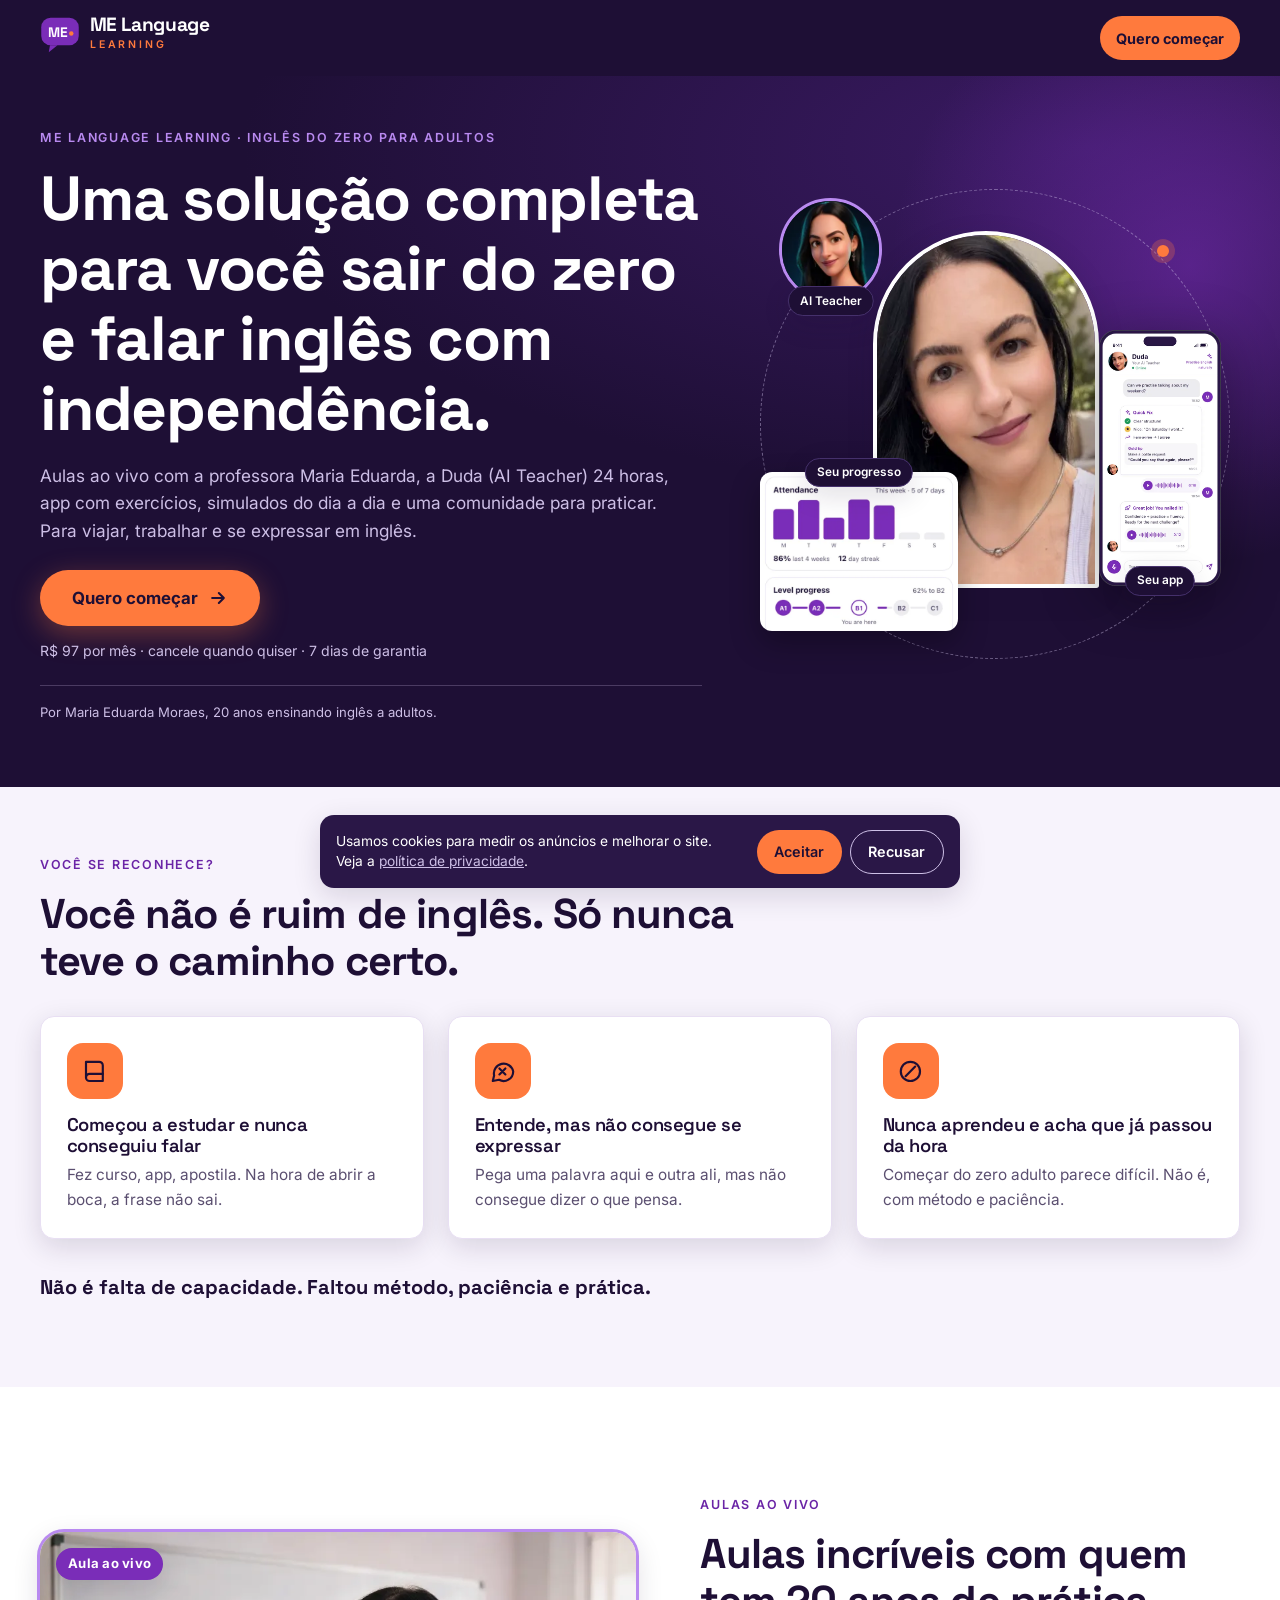
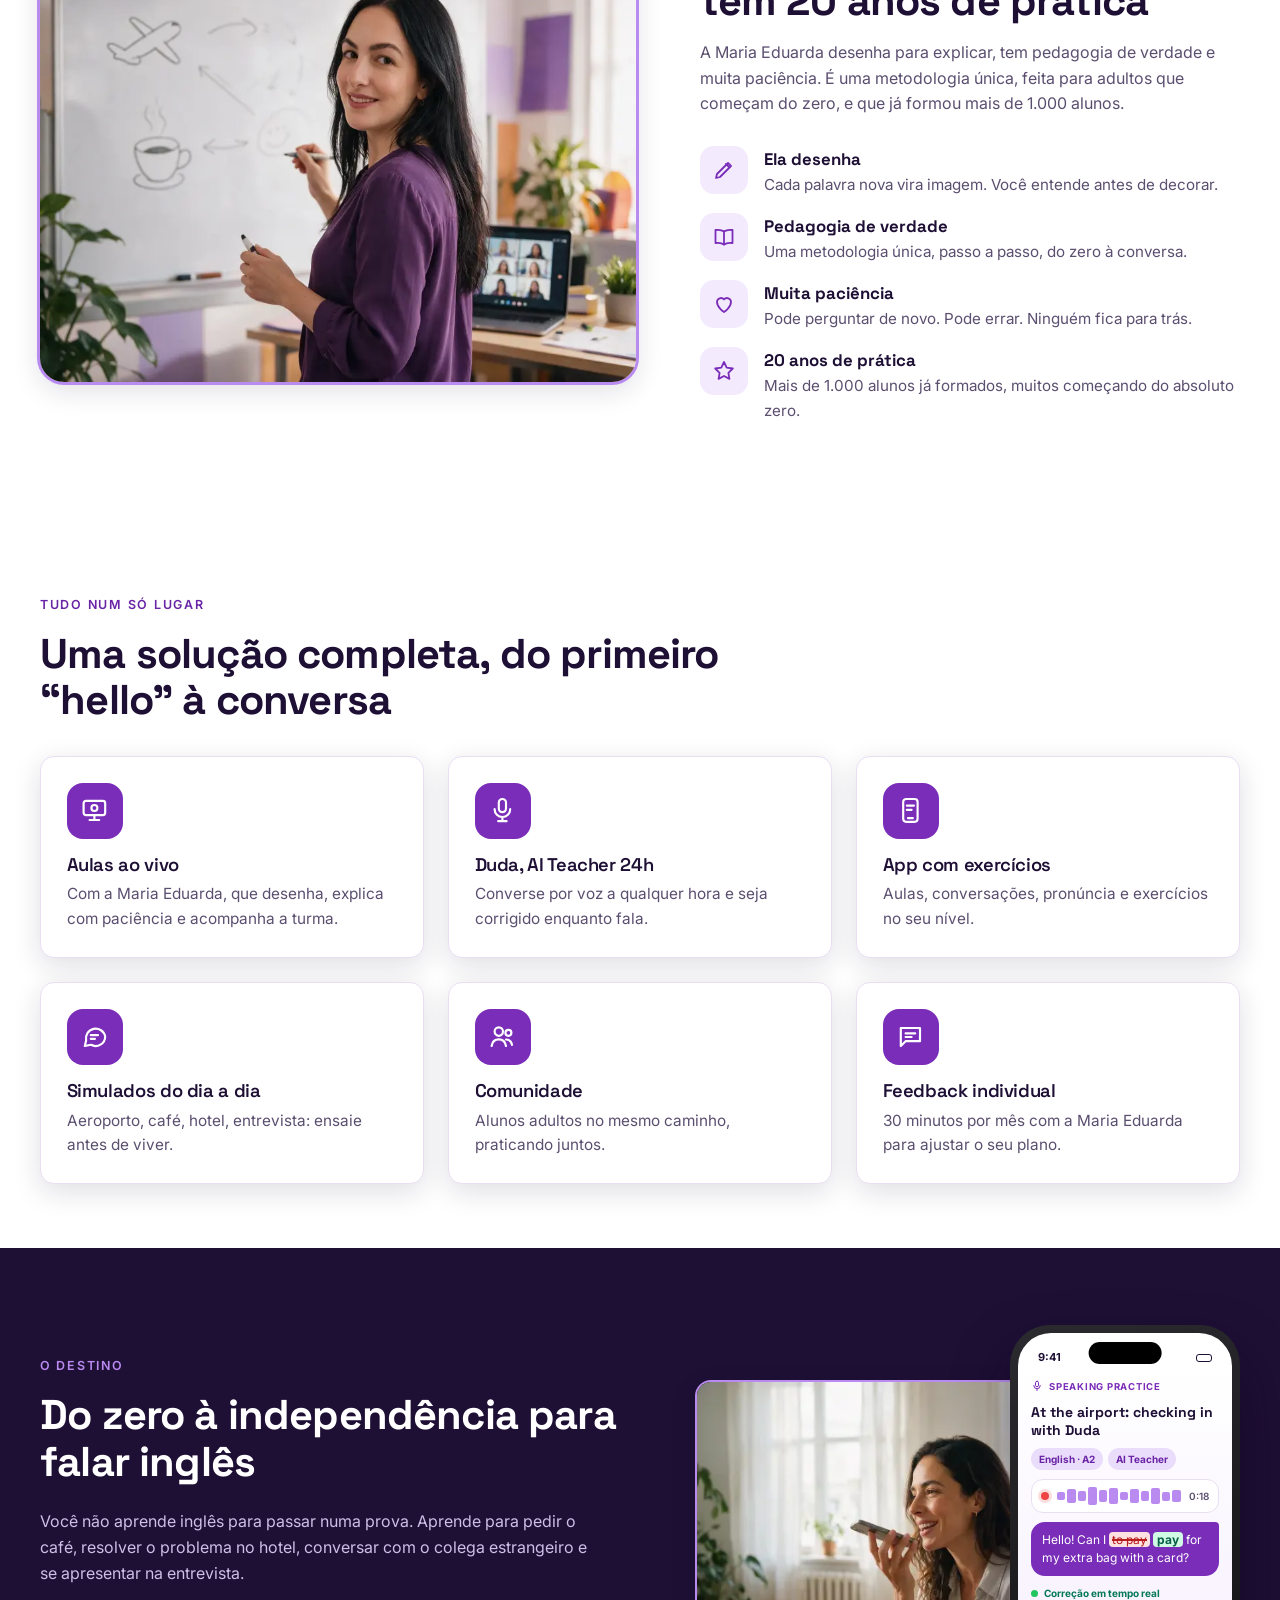
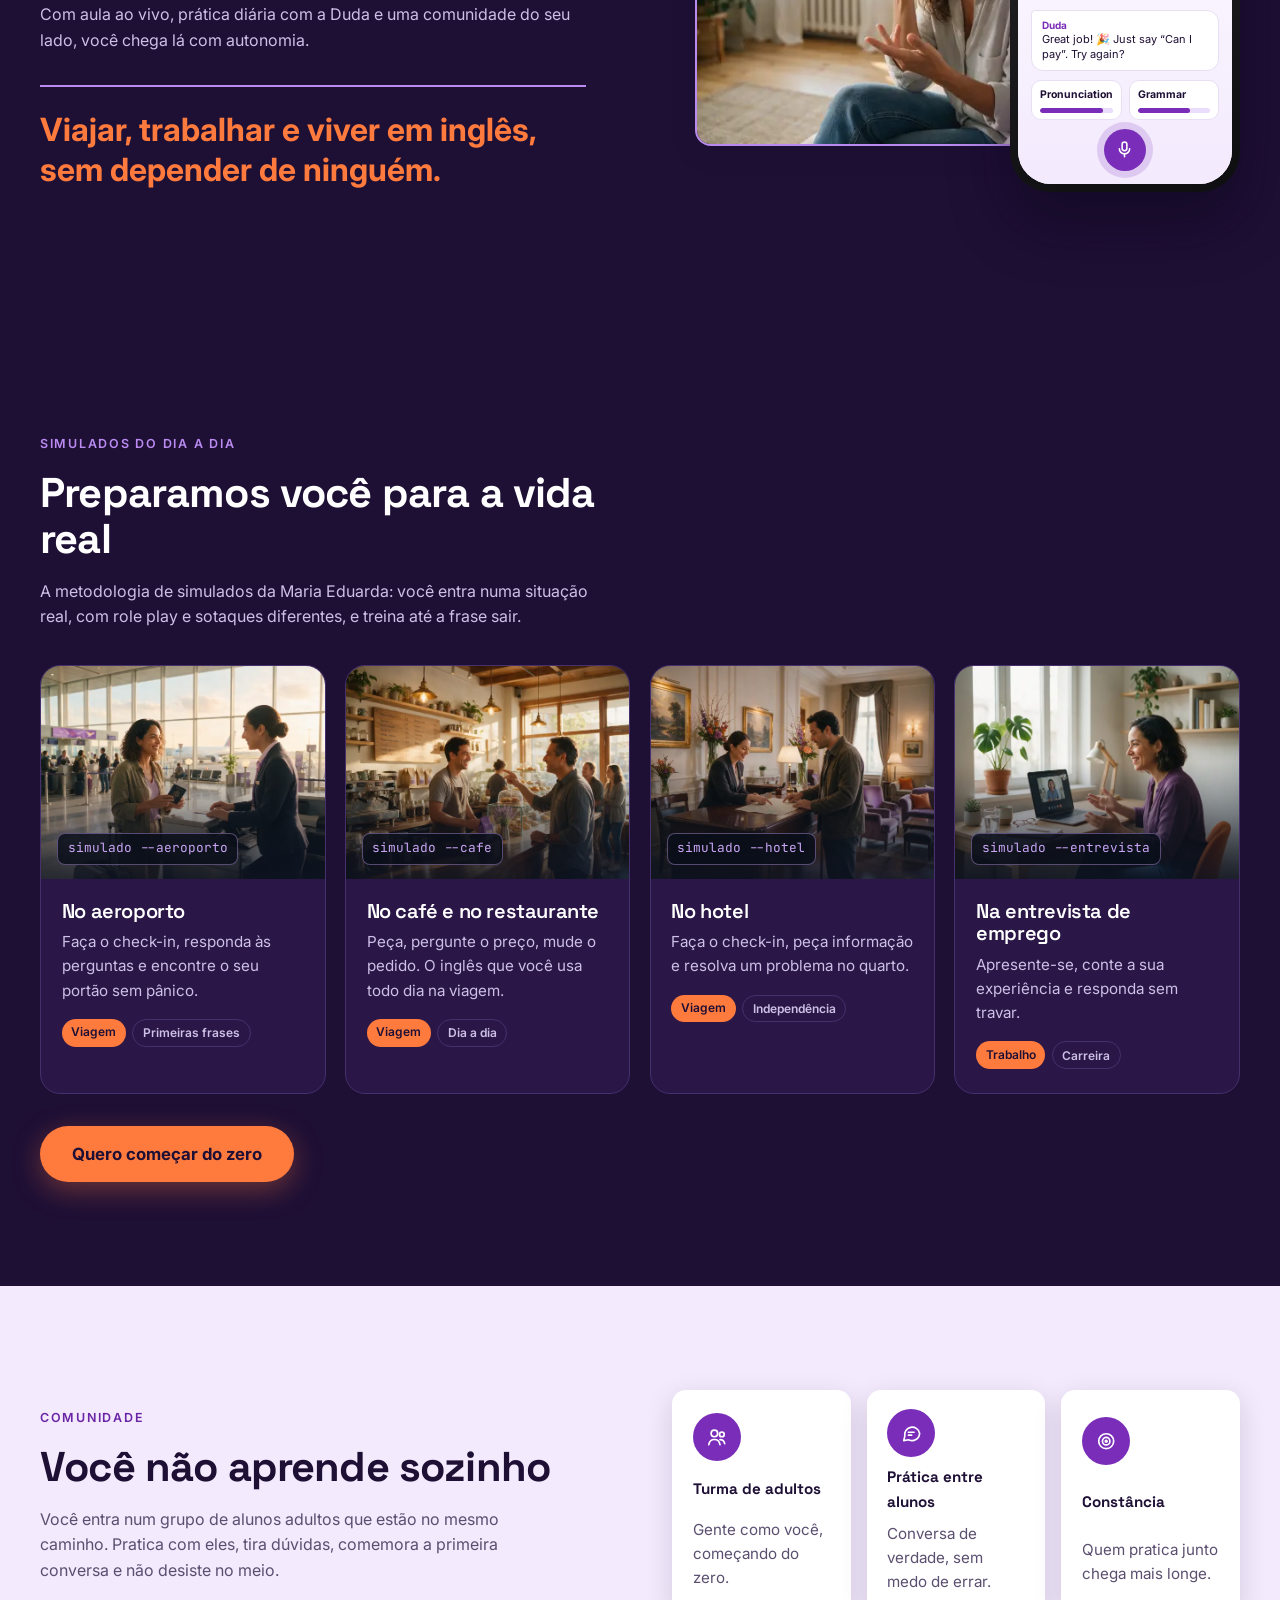
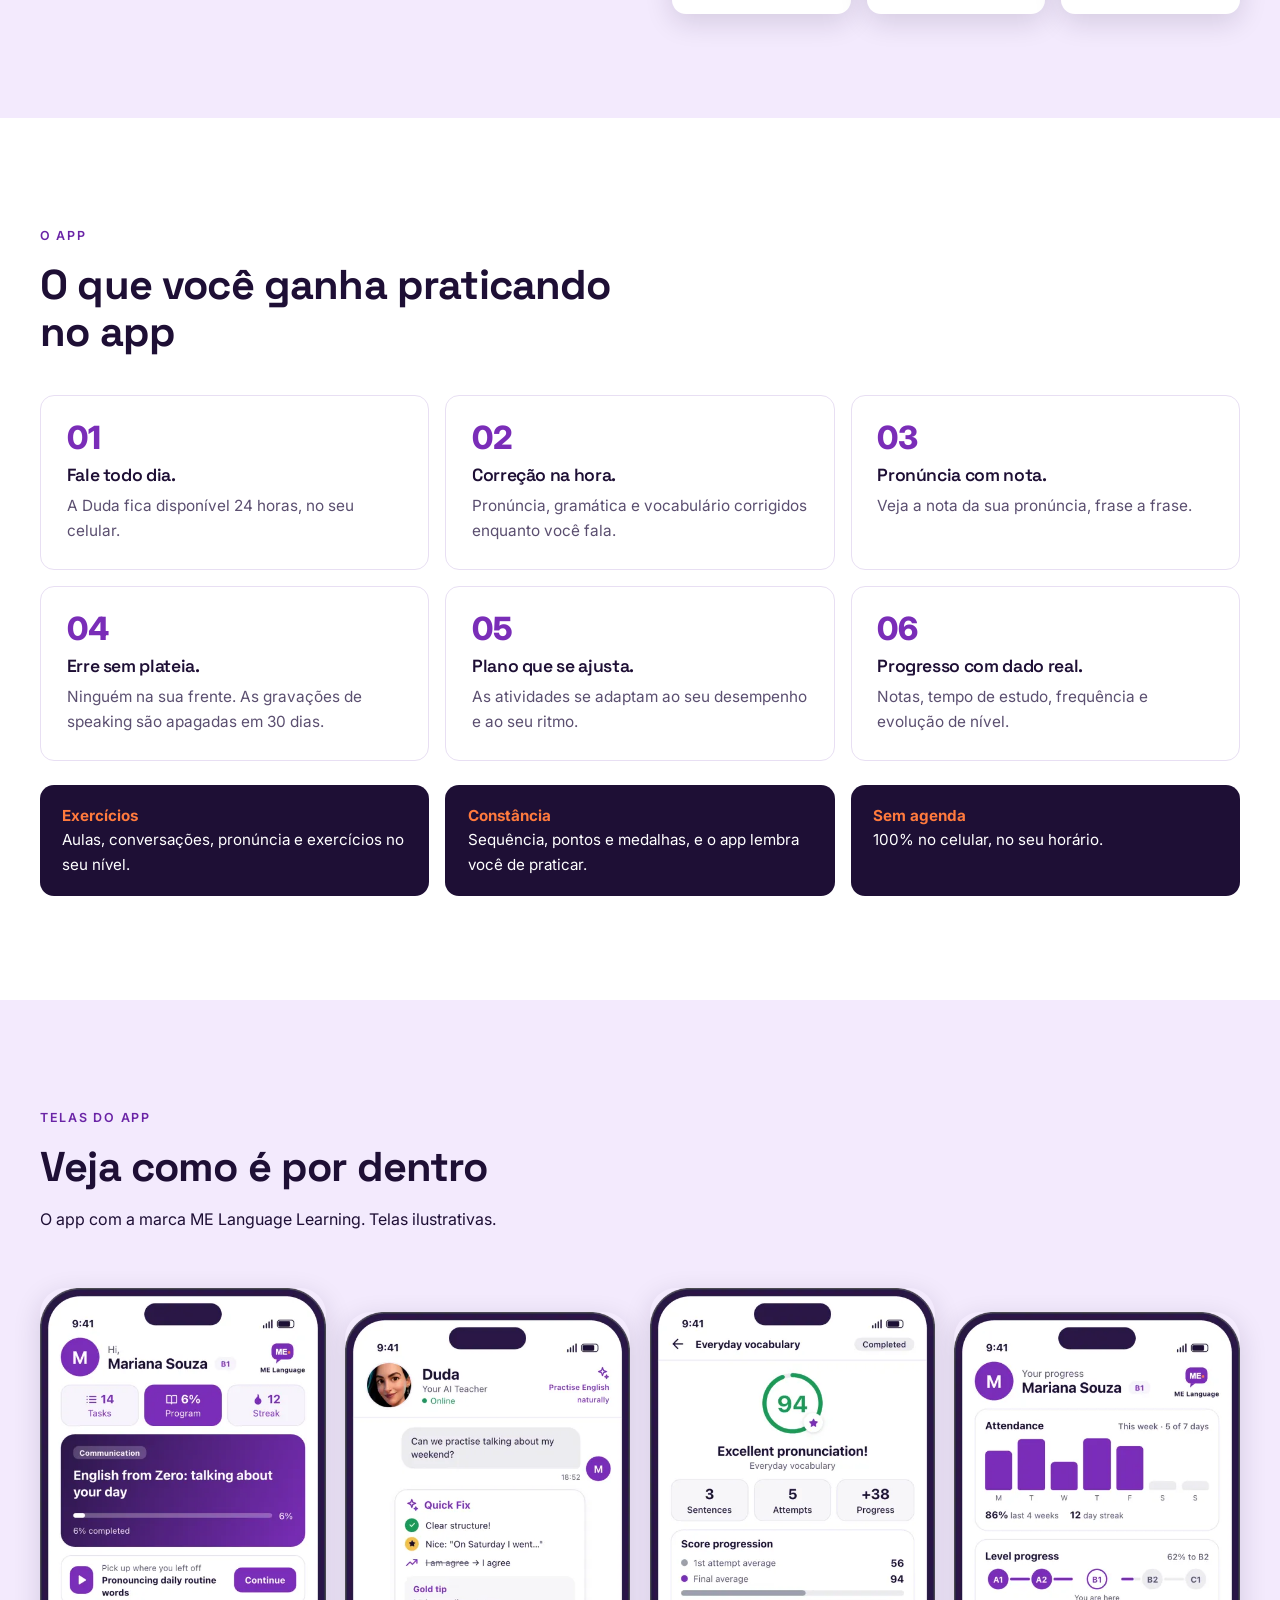
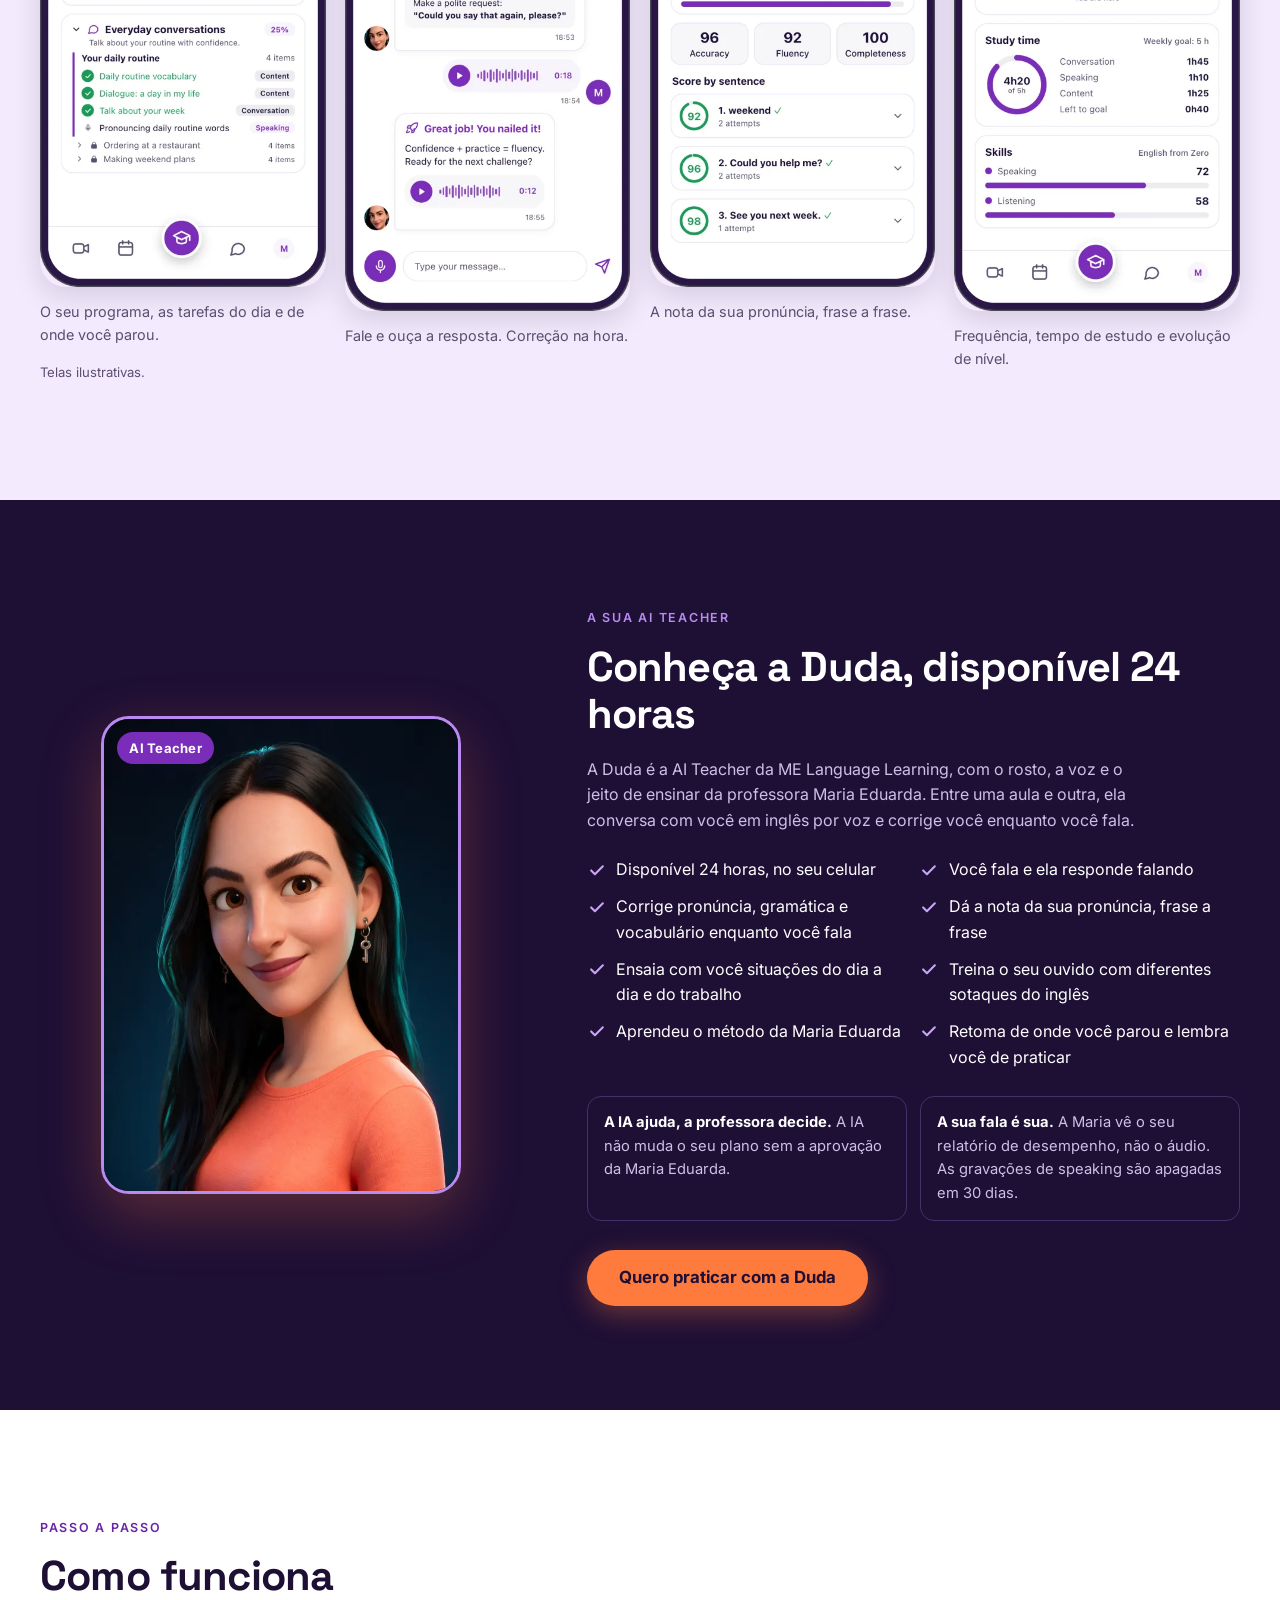
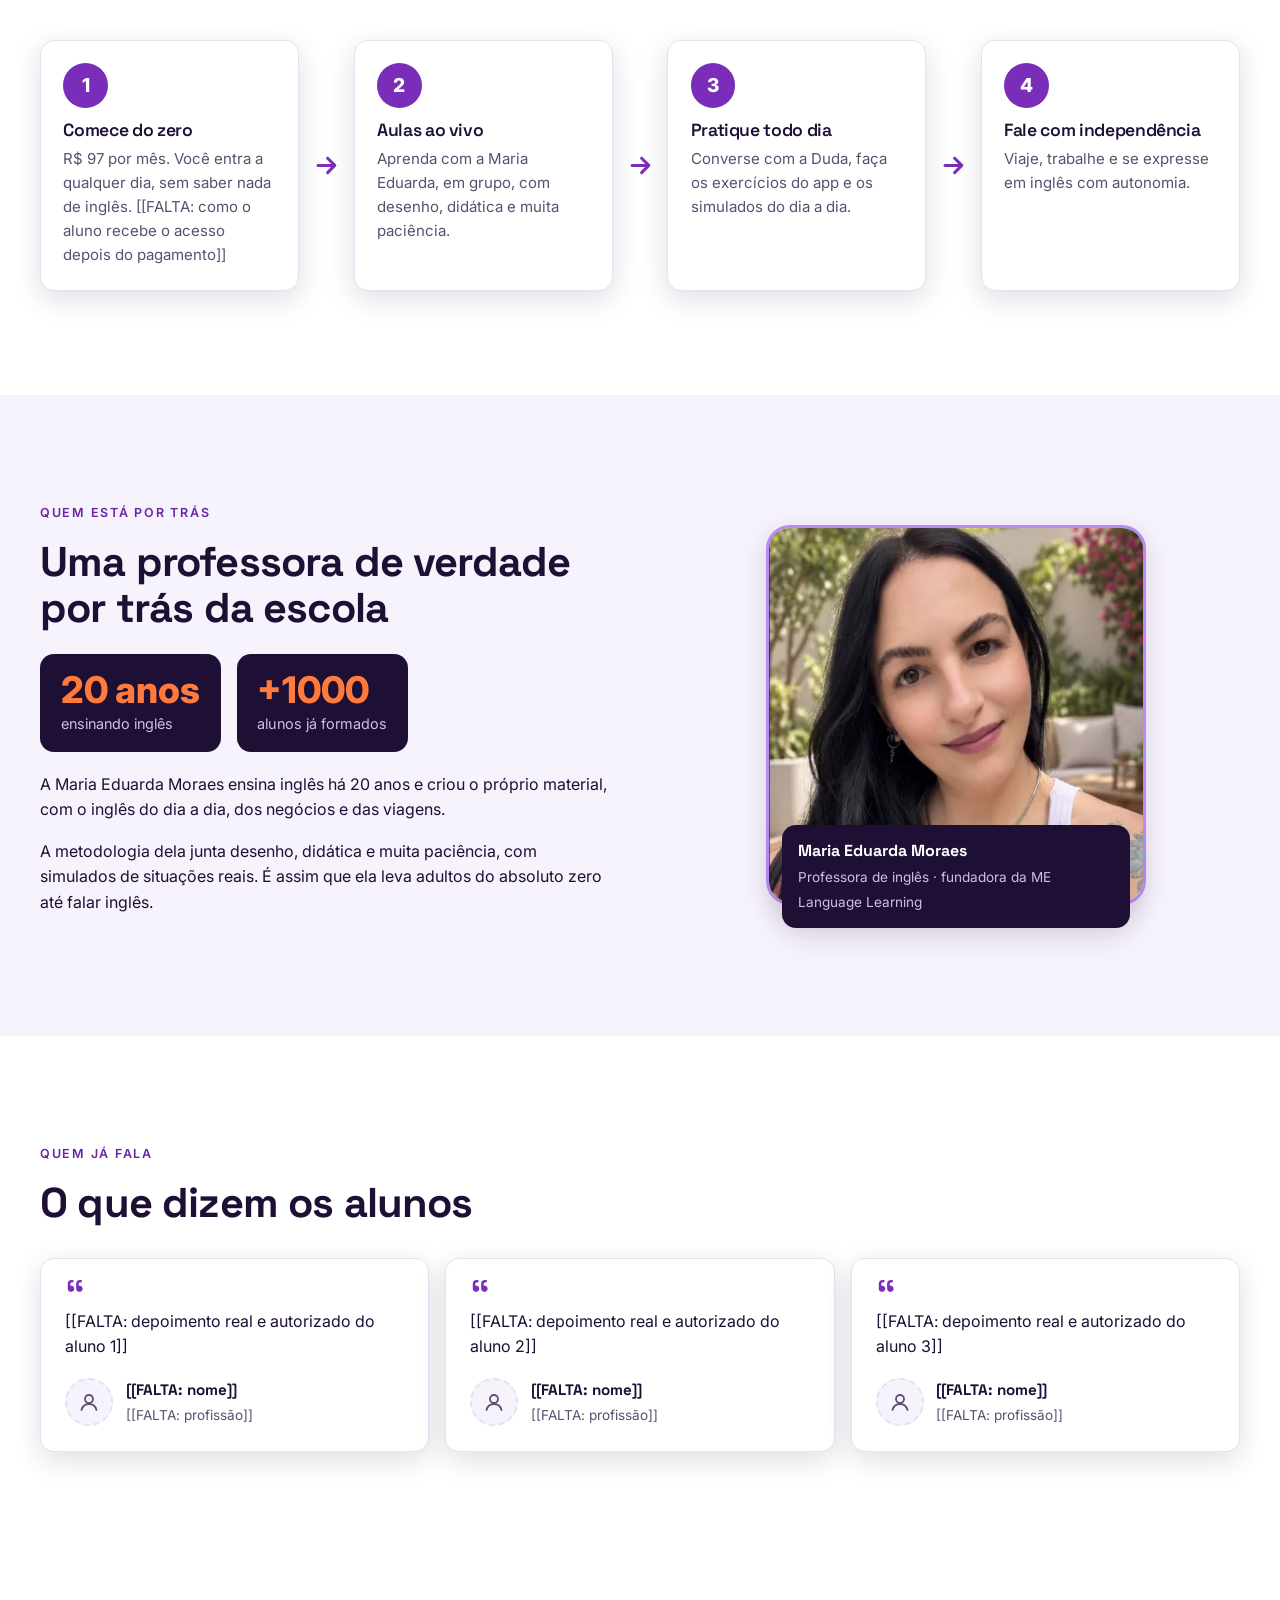
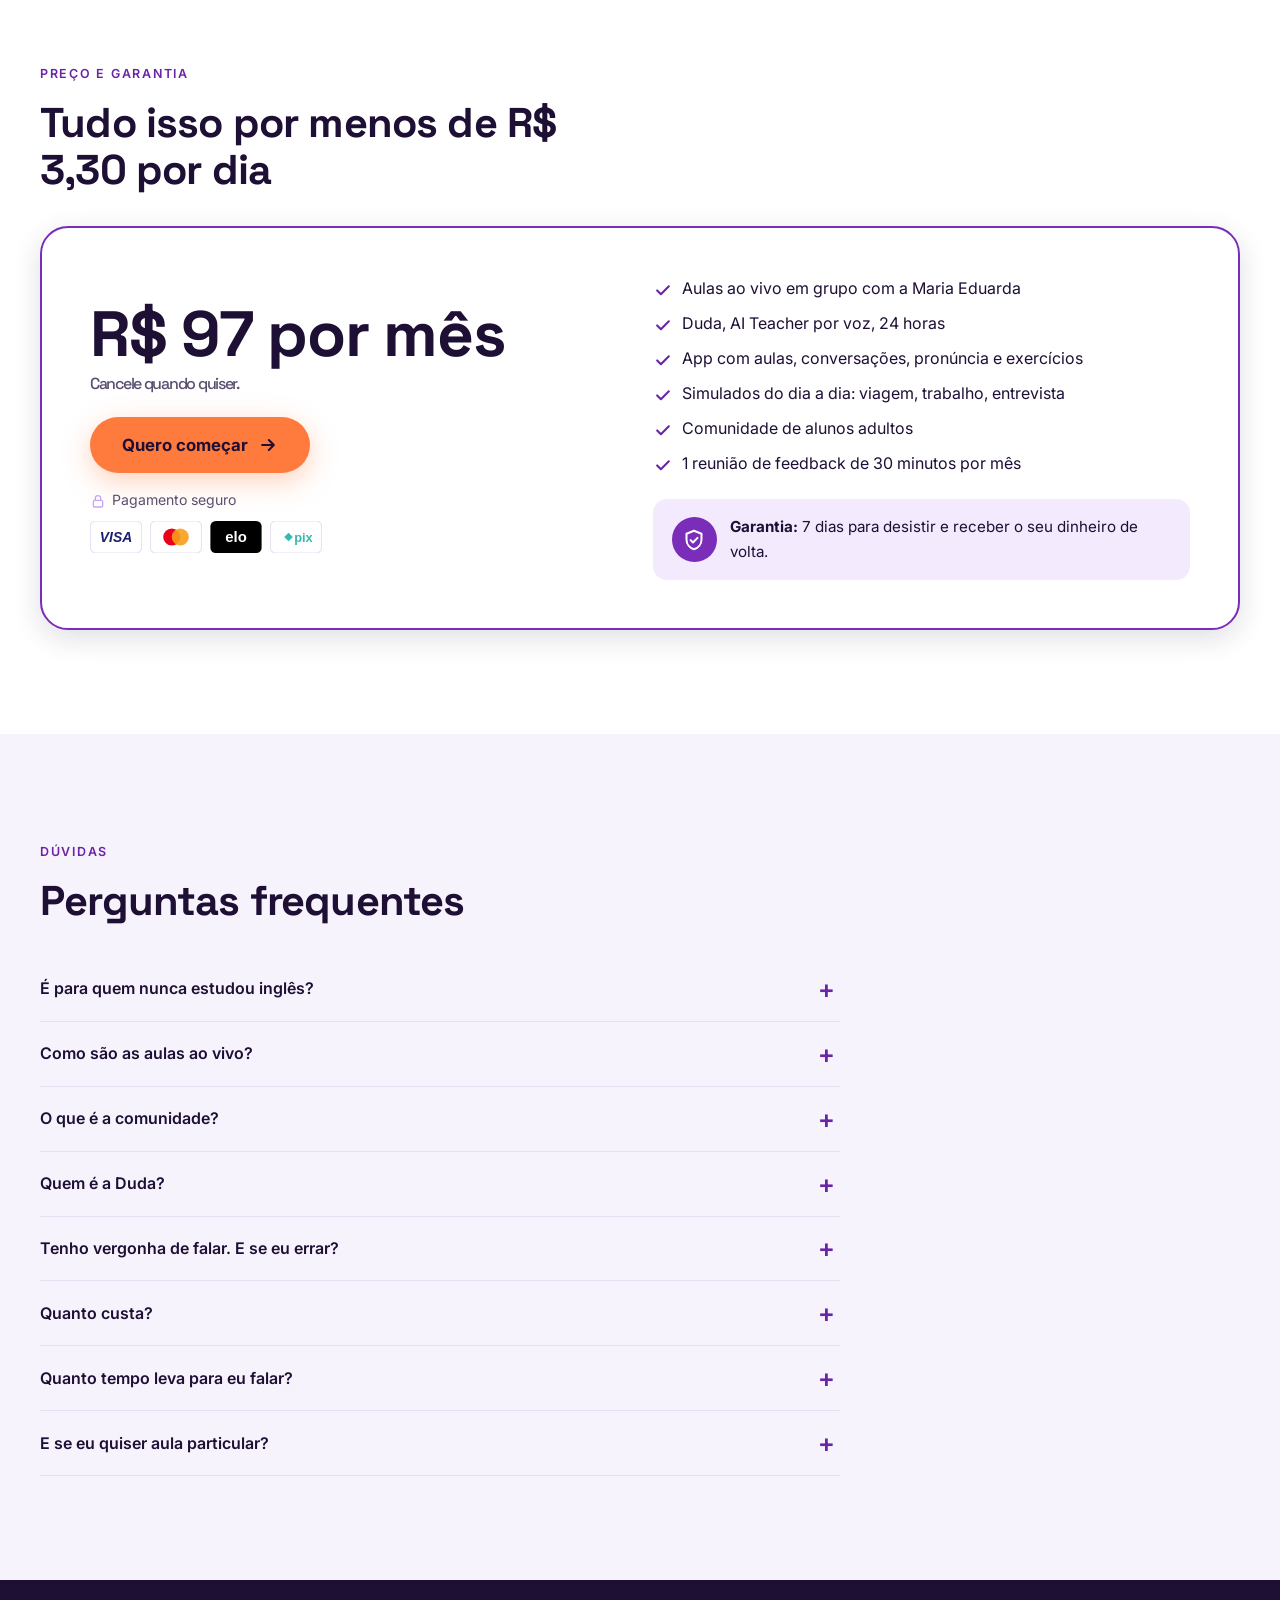
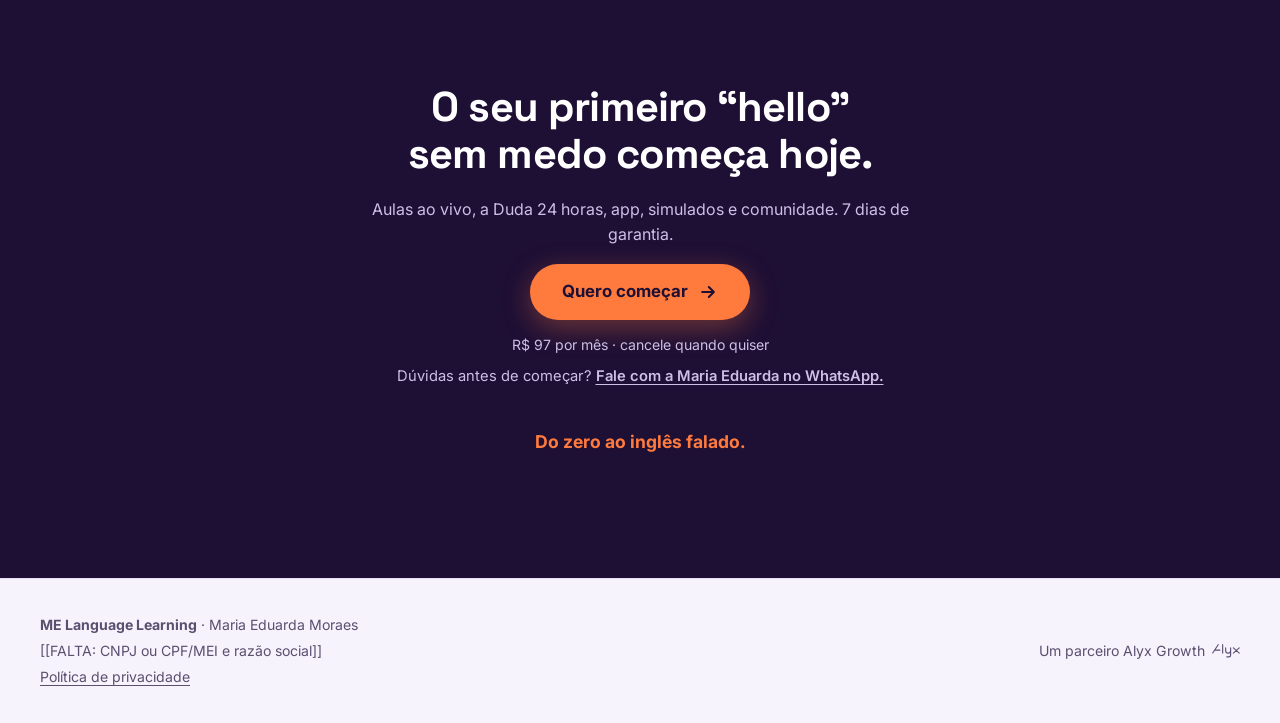
==== commit 9025fd87: "Aluna com o app no O destino, +1000 alunos, vida real" ====
--- a/index.html
+++ b/index.html
@@ -192,12 +192,12 @@
 <div>
 <span class="eyebrow">Aulas ao vivo</span>
 <h2 id="aulash">Aulas incríveis com quem tem 20 anos de prática</h2>
-<p style="margin-top:1rem">A Maria Eduarda desenha para explicar, tem pedagogia de verdade e muita paciência. É uma metodologia única, feita para adultos que começam do zero, e que já ajudou centenas de pessoas a falar inglês.</p>
+<p style="margin-top:1rem">A Maria Eduarda desenha para explicar, tem pedagogia de verdade e muita paciência. É uma metodologia única, feita para adultos que começam do zero, e que já formou mais de 1.000 alunos.</p>
 <ul class="aula-lista">
 <li><span><svg viewBox="0 0 24 24" fill="none" stroke="currentColor" stroke-width="1.8" stroke-linecap="round" stroke-linejoin="round" aria-hidden="true"><path d="M4 20l4-1 11-11-3-3L5 16z"/><path d="M14 6l3 3"/></svg></span><div><b>Ela desenha</b>Cada palavra nova vira imagem. Você entende antes de decorar.</div></li>
 <li><span><svg viewBox="0 0 24 24" fill="none" stroke="currentColor" stroke-width="1.8" stroke-linecap="round" stroke-linejoin="round" aria-hidden="true"><path d="M12 6.5C10 5 7 4.5 3.5 5v13c3.5-.5 6.5 0 8.5 1.5 2-1.5 5-2 8.5-1.5V5C17 4.5 14 5 12 6.5z"/><path d="M12 6.5v13"/></svg></span><div><b>Pedagogia de verdade</b>Uma metodologia única, passo a passo, do zero à conversa.</div></li>
 <li><span><svg viewBox="0 0 24 24" fill="none" stroke="currentColor" stroke-width="1.8" stroke-linecap="round" stroke-linejoin="round" aria-hidden="true"><path d="M12 20s-7-4.4-7-10a4 4 0 0 1 7-2.6A4 4 0 0 1 19 10c0 5.6-7 10-7 10z"/></svg></span><div><b>Muita paciência</b>Pode perguntar de novo. Pode errar. Ninguém fica para trás.</div></li>
-<li><span><svg viewBox="0 0 24 24" fill="none" stroke="currentColor" stroke-width="1.8" stroke-linecap="round" stroke-linejoin="round" aria-hidden="true"><path d="M12 3l2.7 5.6 6.1.9-4.4 4.3 1 6.1L12 17l-5.4 2.9 1-6.1L3.2 9.5l6.1-.9z"/></svg></span><div><b>20 anos de prática</b>Centenas de adultos que estavam do absoluto zero hoje falam inglês.</div></li>
+<li><span><svg viewBox="0 0 24 24" fill="none" stroke="currentColor" stroke-width="1.8" stroke-linecap="round" stroke-linejoin="round" aria-hidden="true"><path d="M12 3l2.7 5.6 6.1.9-4.4 4.3 1 6.1L12 17l-5.4 2.9 1-6.1L3.2 9.5l6.1-.9z"/></svg></span><div><b>20 anos de prática</b>Mais de 1.000 alunos já formados, muitos começando do absoluto zero.</div></li>
 </ul>
 </div>
 </div>
@@ -222,14 +222,31 @@
 <p>Com aula ao vivo, prática diária com a Duda e uma comunidade do seu lado, você chega lá com autonomia.</p>
 <p class="destaque">Viajar, trabalhar e viver em inglês, sem depender de ninguém.</p>
 </div>
-<figure class="virada-foto"><img src="img/virada.webp" srcset="img/virada-560.webp 560w, img/virada.webp 900w" sizes="(min-width:760px) 520px, 100vw" width="900" height="680" loading="lazy" alt="Mulher adulta viajando e conversando em inglês numa rua da Europa."></figure>
+<div class="virada-comp">
+<figure class="virada-foto"><img src="img/virada.webp" srcset="img/virada-560.webp 560w, img/virada.webp 900w" sizes="(min-width:760px) 520px, 100vw" width="900" height="680" loading="lazy" alt="Aluna de cerca de 35 anos, feliz, falando inglês no celular com a Duda, sentada no sofá de casa."></figure>
+<div class="phone" role="img" aria-label="App da ME Language Learning: prática de conversa no aeroporto, com correção em tempo real de “Can I to pay” para “Can I pay”">
+<div class="phone-bezel"><div class="phone-screen" aria-hidden="true">
+<div class="phone-island"></div>
+<div class="ph-status"><span>9:41</span><i></i></div>
+<div class="ph-body" lang="en">
+<span class="ph-kicker"><svg viewBox="0 0 24 24" fill="none" stroke="currentColor" stroke-width="2" stroke-linecap="round" stroke-linejoin="round"><rect x="9" y="2.5" width="6" height="11" rx="3"/><path d="M5.5 11a6.5 6.5 0 0 0 13 0M12 17.5V21"/></svg>Speaking practice</span>
+<p class="ph-title">At the airport: checking in with Duda</p>
+<div class="ph-chips"><span class="ph-chip">English · A2</span><span class="ph-chip">AI Teacher</span></div>
+<div class="ph-rec"><span class="ph-rec-dot"></span><span class="ph-wave"><span style="height:40%;animation-delay:-0.2s"></span><span style="height:80%;animation-delay:-0.6s"></span><span style="height:55%;animation-delay:-1s"></span><span style="height:100%;animation-delay:-0.4s"></span><span style="height:65%;animation-delay:-0.8s"></span><span style="height:90%;animation-delay:-0.3s"></span><span style="height:45%;animation-delay:-0.7s"></span><span style="height:75%;animation-delay:-0.1s"></span><span style="height:60%;animation-delay:-0.9s"></span><span style="height:85%;animation-delay:-0.5s"></span><span style="height:50%;animation-delay:-1.1s"></span><span style="height:70%;animation-delay:-0.35s"></span></span><small>0:18</small></div>
+<p class="ph-bubble">Hello! Can I <del class="err">to pay</del> <ins class="fix">pay</ins> for my extra bag with a card?</p>
+<span class="ph-live" lang="pt-BR"><i></i>Correção em tempo real</span>
+<p class="ph-duda"><b>Duda</b>Great job! 🎉 Just say “Can I pay”. Try again?</p>
+<div class="ph-scores"><div class="ph-score"><b>Pronunciation</b><span class="ph-bar"><i style="width:86%"></i></span></div><div class="ph-score"><b>Grammar</b><span class="ph-bar"><i style="width:72%"></i></span></div></div>
+<span class="ph-mic"><svg viewBox="0 0 24 24" fill="none" stroke="currentColor" stroke-width="2" stroke-linecap="round" stroke-linejoin="round"><rect x="9" y="2.5" width="6" height="11" rx="3"/><path d="M5.5 11a6.5 6.5 0 0 0 13 0M12 17.5V21"/></svg></span>
+</div></div></div></div>
+</div>
 </div>
 </section>
 
 <section class="escura sim" aria-labelledby="simh">
 <div class="wrap">
 <span class="eyebrow">Simulados do dia a dia</span>
-<h2 id="simh">Ensaie a conversa antes de viver a situação</h2>
+<h2 id="simh">Preparamos você para a vida real</h2>
 <p style="margin-top:1rem">A metodologia de simulados da Maria Eduarda: você entra numa situação real, com role play e sotaques diferentes, e treina até a frase sair.</p>
 <div class="sim-grade">
 <article class="sim-card"><div class="sim-img"><img src="img/dia-aeroporto.webp" width="640" height="480" loading="lazy" alt="Mulher adulta conversando em inglês no check-in de um aeroporto."><code>simulado --aeroporto</code></div><div class="sim-corpo"><h3>No aeroporto</h3><p>Faça o check-in, responda às perguntas e encontre o seu portão sem pânico.</p><ul><li>Viagem</li><li>Primeiras frases</li></ul></div></article>
@@ -332,7 +349,7 @@
 <div>
 <span class="eyebrow">Quem está por trás</span>
 <h2 id="prof">Uma professora de verdade por trás da escola</h2>
-<div class="numeros"><div><b>20 anos</b><span>ensinando inglês</span></div><div><b>Centenas</b><span>de adultos falando inglês</span></div></div>
+<div class="numeros"><div><b>20 anos</b><span>ensinando inglês</span></div><div><b>+1000</b><span>alunos já formados</span></div></div>
 <p style="margin-top:1.2rem">A Maria Eduarda Moraes ensina inglês há 20 anos e criou o próprio material, com o inglês do dia a dia, dos negócios e das viagens.</p>
 <p>A metodologia dela junta desenho, didática e muita paciência, com simulados de situações reais. É assim que ela leva adultos do absoluto zero até falar inglês.</p>
 </div>
--- a/me.css
+++ b/me.css
@@ -31,3 +31,44 @@
 .com-lista b{color:var(--cor-texto);font-family:var(--fonte-titulo)}
 .final .assin{color:var(--cor-destaque)}
 @media(min-width:760px){.aulas-grade{grid-template-columns:1.05fr .95fr;gap:4rem}.dest-grade.seis{grid-template-columns:repeat(3,1fr)}.com-grade{grid-template-columns:1fr 1fr;gap:4rem}.com-lista{grid-template-columns:repeat(3,1fr)}.com-lista li{grid-template-columns:1fr;row-gap:.5rem}.com-lista li>span{grid-row:auto}}
+/* "O destino": foto da aluna + celular no design novo do app (modelo alyx-ai.com/empresas) */
+.virada-comp{position:relative;padding-bottom:3rem}
+.virada-comp .virada-foto{width:88%}
+.phone{position:absolute;right:0;bottom:0;z-index:2;width:min(230px,52%)}
+.phone-bezel{background:linear-gradient(160deg,#2B2B2F 0%,#0E0E10 100%);border-radius:40px;padding:8px;box-shadow:0 30px 60px rgba(10,5,25,.45)}
+.phone-screen{position:relative;border-radius:33px;overflow:hidden;background:#fff;min-height:430px;display:flex;flex-direction:column;font-family:var(--fonte-texto);color:var(--cor-texto)}
+.phone-island{position:absolute;top:9px;left:50%;transform:translateX(-50%);width:34%;height:22px;background:#000;border-radius:999px;z-index:2}
+.ph-status{display:flex;justify-content:space-between;align-items:center;padding:12px 20px 0;font-size:11px;font-weight:700;height:38px}
+.ph-status i{display:inline-block;width:16px;height:8px;border:1.5px solid var(--cor-texto);border-radius:3px}
+.ph-body{flex:1;display:flex;flex-direction:column;gap:9px;padding:8px 13px 13px;background:linear-gradient(180deg,#fff 0%,var(--cor-fundo-dourado) 100%)}
+.ph-kicker{display:flex;align-items:center;gap:6px;font-size:9.5px;font-weight:700;letter-spacing:.08em;text-transform:uppercase;color:var(--cor-roxo)}
+.ph-kicker svg{width:12px;height:12px}
+.ph-title{margin:0;font-family:var(--fonte-titulo);font-size:14px;font-weight:700;line-height:1.3;color:var(--cor-texto)}
+.ph-chips{display:flex;gap:5px;flex-wrap:wrap}
+.ph-chip{font-size:10px;font-weight:700;padding:3px 8px;border-radius:999px;background:#EADCFB;color:var(--cor-destaque-texto)}
+.ph-rec{display:flex;align-items:center;gap:8px;background:#fff;border:1px solid var(--cor-linha);border-radius:12px;padding:7px 9px}
+.ph-rec-dot{width:8px;height:8px;border-radius:50%;background:#EF4444;box-shadow:0 0 0 3px rgba(239,68,68,.18);flex-shrink:0}
+.ph-wave{flex:1;display:flex;align-items:center;gap:2px;height:18px}
+.ph-wave span{flex:1;background:var(--cor-roxo-claro);border-radius:2px;animation:phwave 1.4s ease-in-out infinite}
+.ph-rec small{font-size:10px;font-weight:600;color:var(--cor-texto-suave)}
+.ph-bubble{margin:0;background:var(--cor-roxo);color:#fff;border-radius:14px;border-top-right-radius:4px;padding:9px 11px;font-size:12px;line-height:1.5}
+.ph-bubble .err{background:#FEE2E2;color:#B91C1C;text-decoration:line-through;text-decoration-thickness:2px;border-radius:4px;padding:0 3px}
+.ph-bubble .fix{background:#D1FAE5;color:#065F46;border-radius:4px;padding:0 4px;font-weight:700;text-decoration:none}
+.ph-live{display:flex;align-items:center;gap:6px;font-size:10px;font-weight:700;color:#047857}
+.ph-live i{width:7px;height:7px;border-radius:50%;background:#22C55E}
+.ph-duda{margin:0;background:#fff;border:1px solid var(--cor-linha);border-radius:12px;border-top-left-radius:4px;padding:7px 10px;font-size:11px;line-height:1.4;color:var(--cor-texto)}
+.ph-duda b{display:block;font-size:10px;color:var(--cor-roxo)}
+.ph-scores{display:grid;grid-template-columns:1fr 1fr;gap:7px}
+.ph-score{background:#fff;border:1px solid var(--cor-linha);border-radius:10px;padding:6px 8px;font-size:10px;font-weight:600;color:var(--cor-texto-suave)}
+.ph-score b{display:block;font-size:10.5px;color:var(--cor-texto);margin-bottom:4px}
+.ph-bar{display:block;height:5px;border-radius:3px;background:#EADCFB;overflow:hidden}
+.ph-bar i{display:block;height:100%;background:var(--cor-roxo);border-radius:3px}
+.ph-mic{margin-top:auto;align-self:center;width:42px;height:42px;border-radius:50%;background:var(--cor-roxo);color:#fff;display:grid;place-items:center;box-shadow:0 0 0 7px color-mix(in srgb,var(--cor-roxo) 18%,transparent)}
+.ph-mic svg{width:19px;height:19px}
+@keyframes phwave{0%,100%{transform:scaleY(.4)}50%{transform:scaleY(1)}}
+@media(prefers-reduced-motion:reduce){.ph-wave span{animation:none}}
+@media(max-width:759px){.virada-comp{padding-bottom:6rem}.phone{width:56%}}
+.virada .phone p,.virada .phone .ph-title{color:var(--cor-texto);max-width:none;margin:0}
+.virada .phone .ph-bubble{color:#fff}
+.virada .phone .ph-duda{color:var(--cor-texto)}
+@media(max-width:759px){.virada-comp{padding-bottom:0}.virada-comp .virada-foto{width:100%}.phone{position:relative;right:auto;bottom:auto;width:64%;margin:-5rem .5rem 0 auto}}
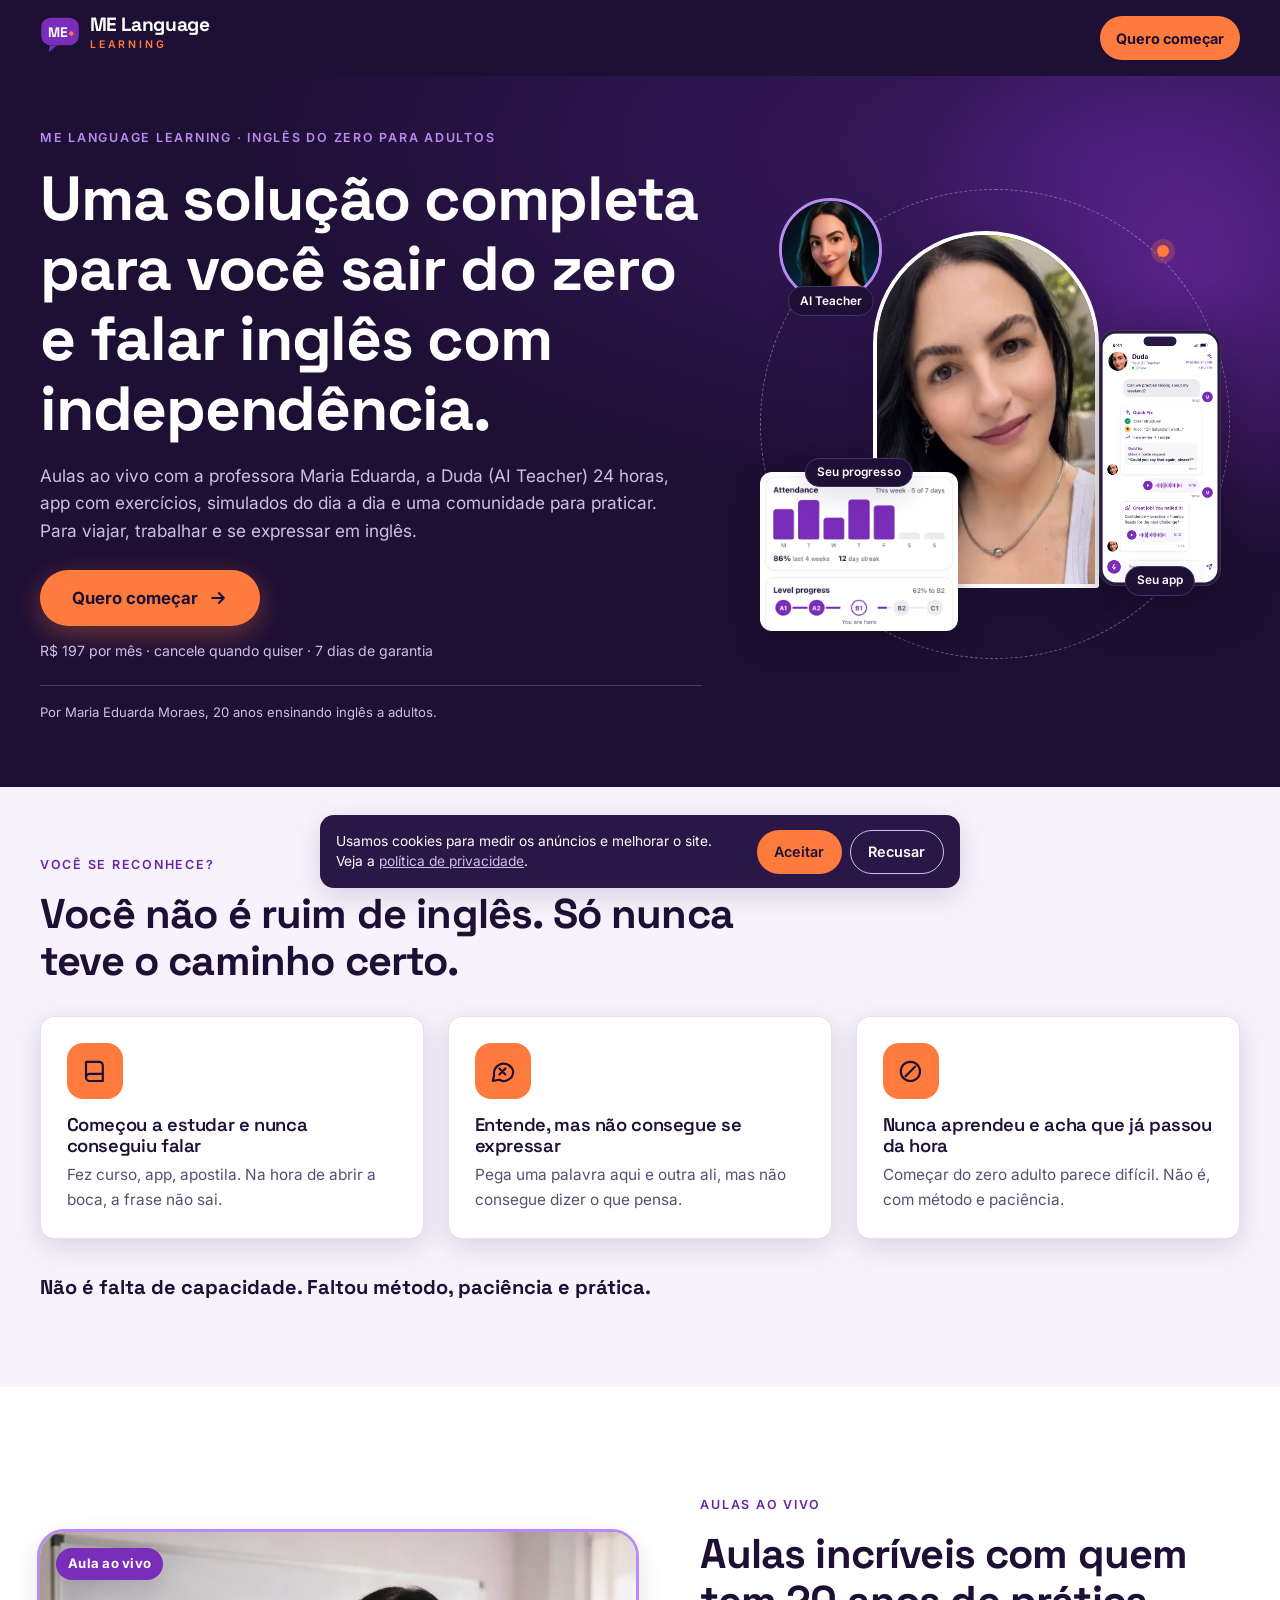
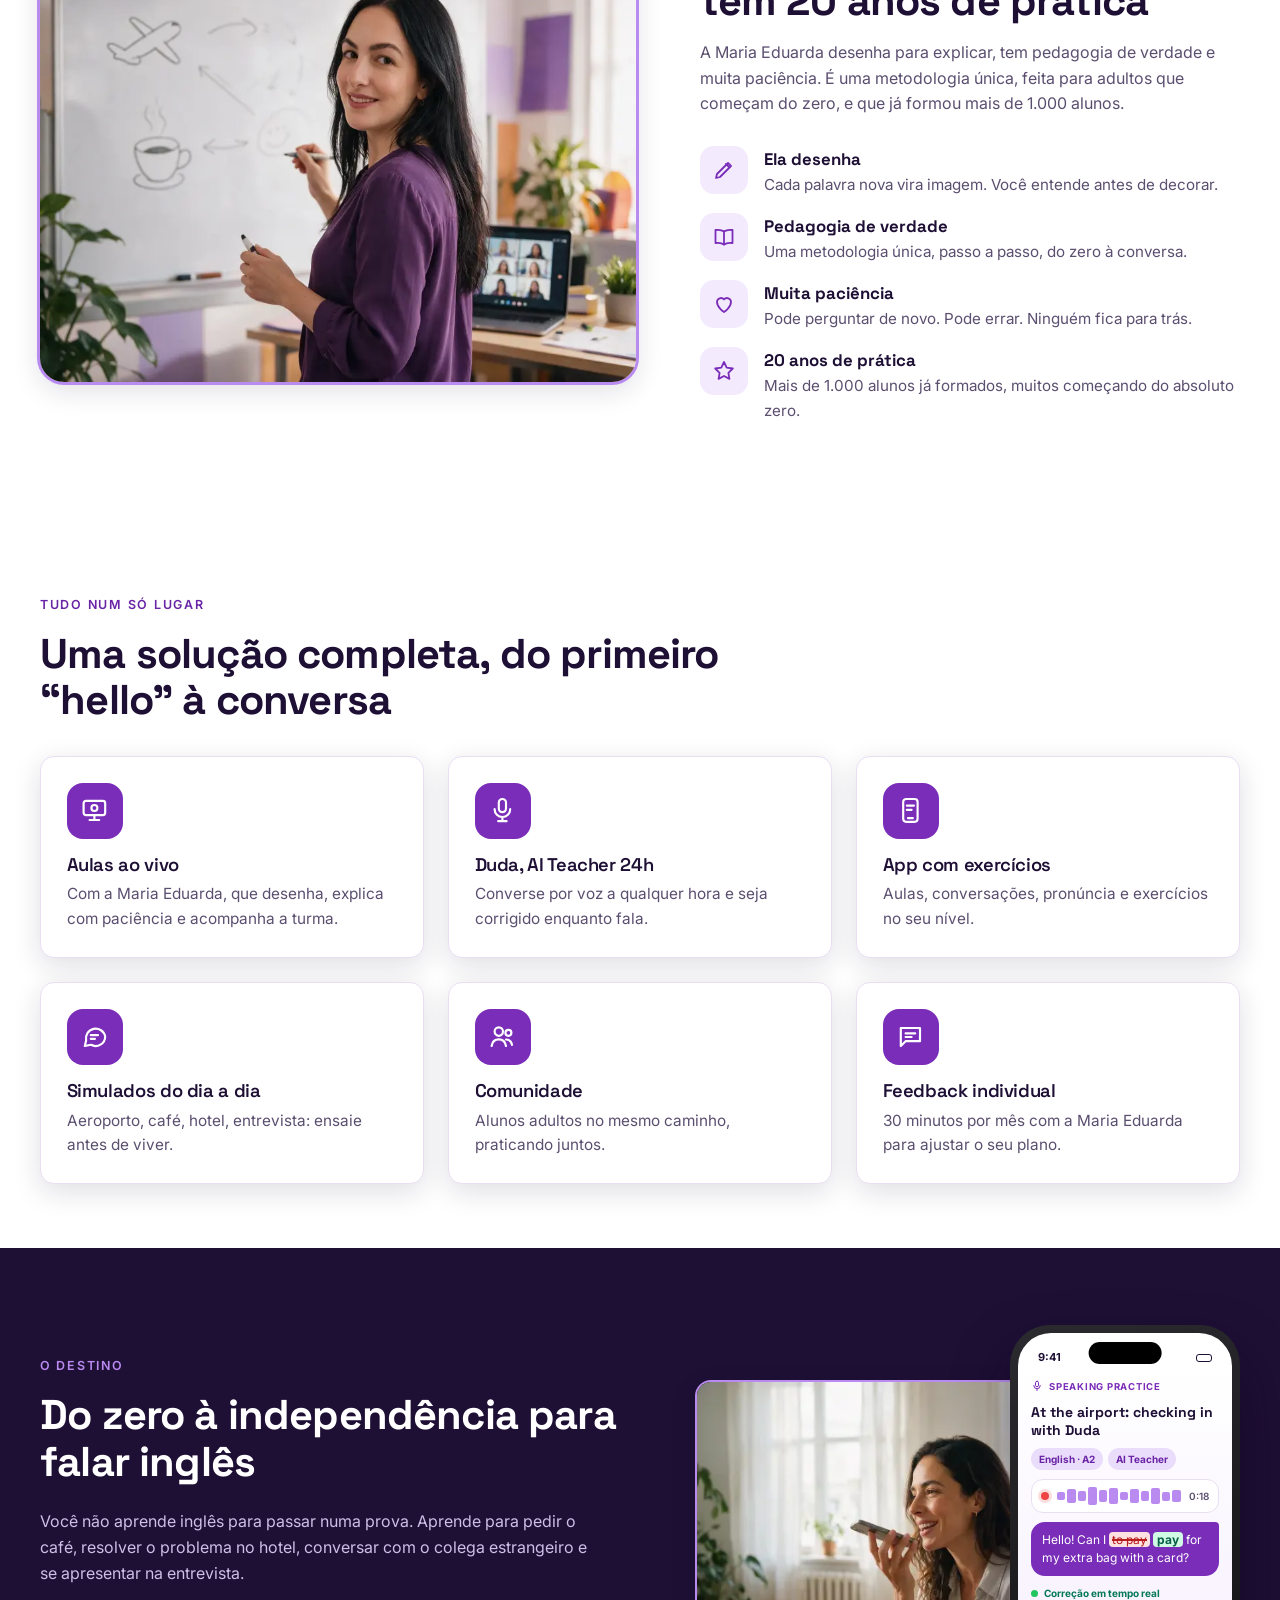
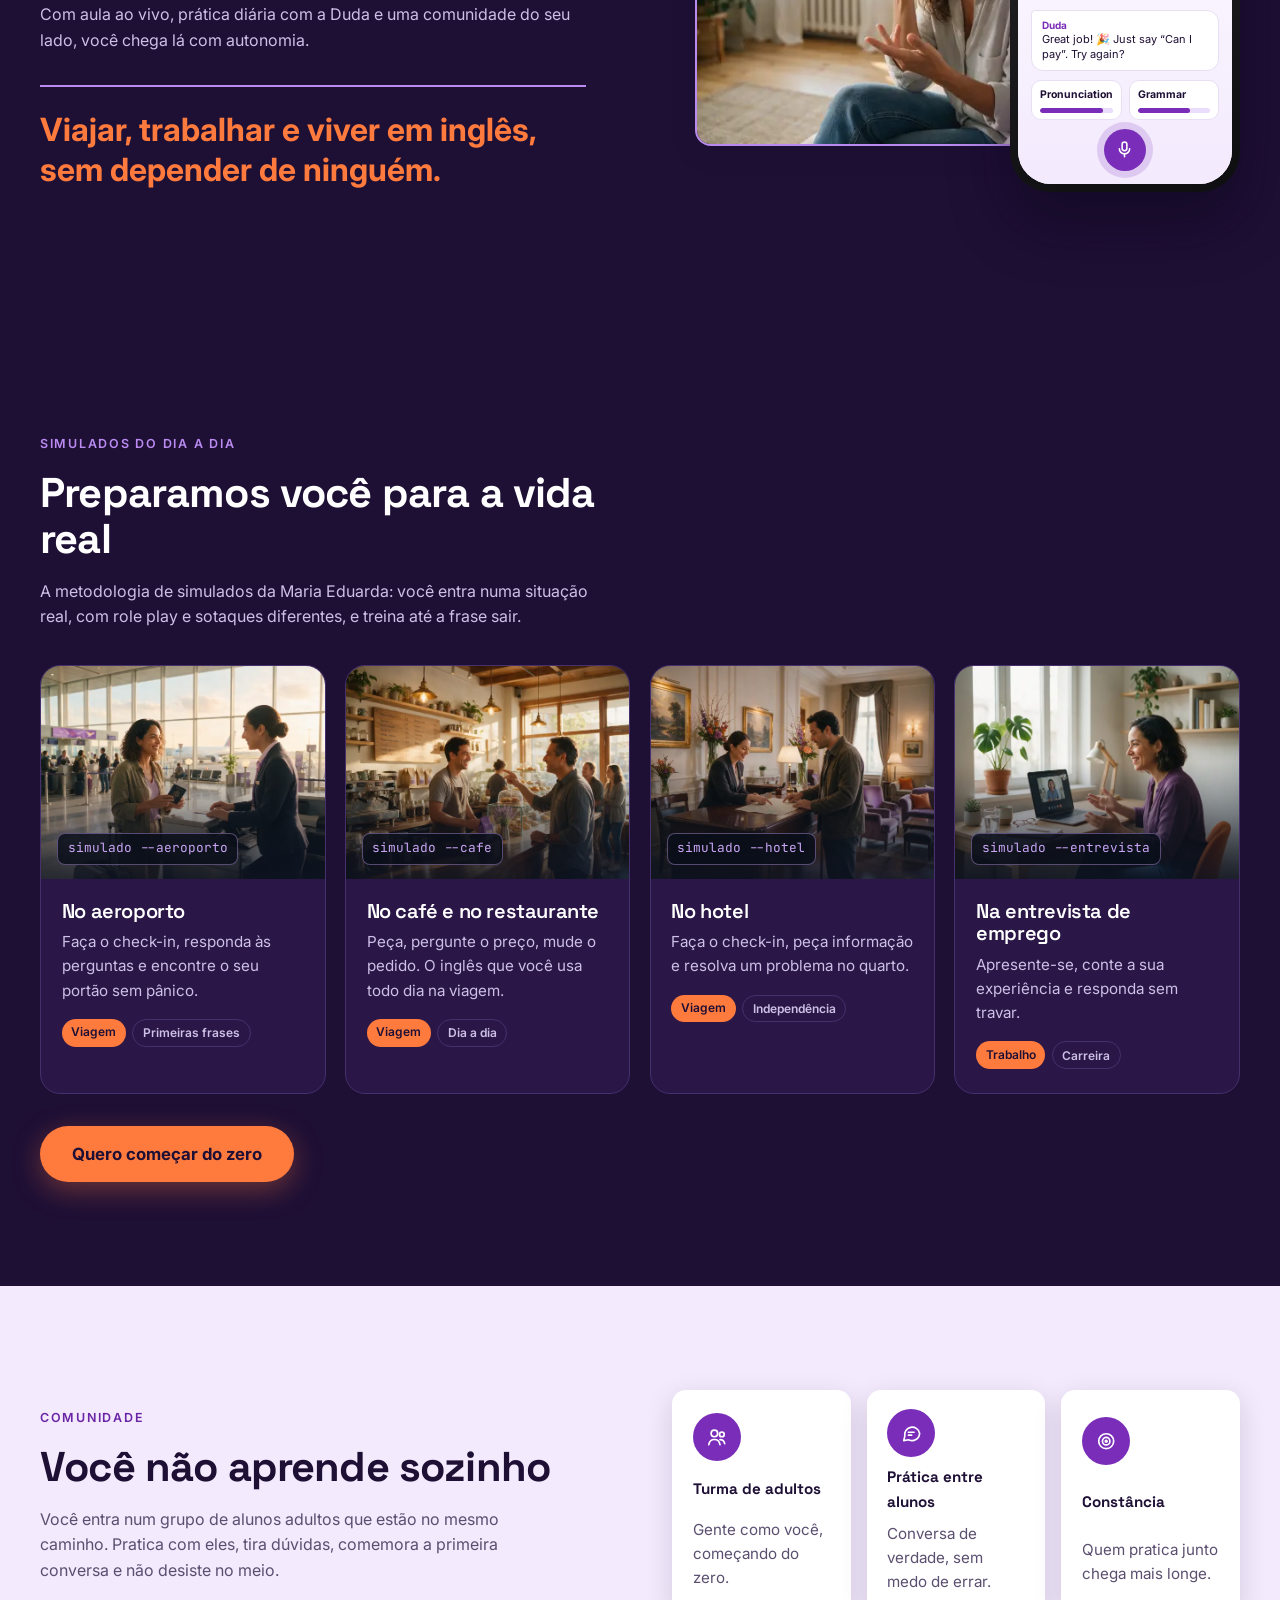
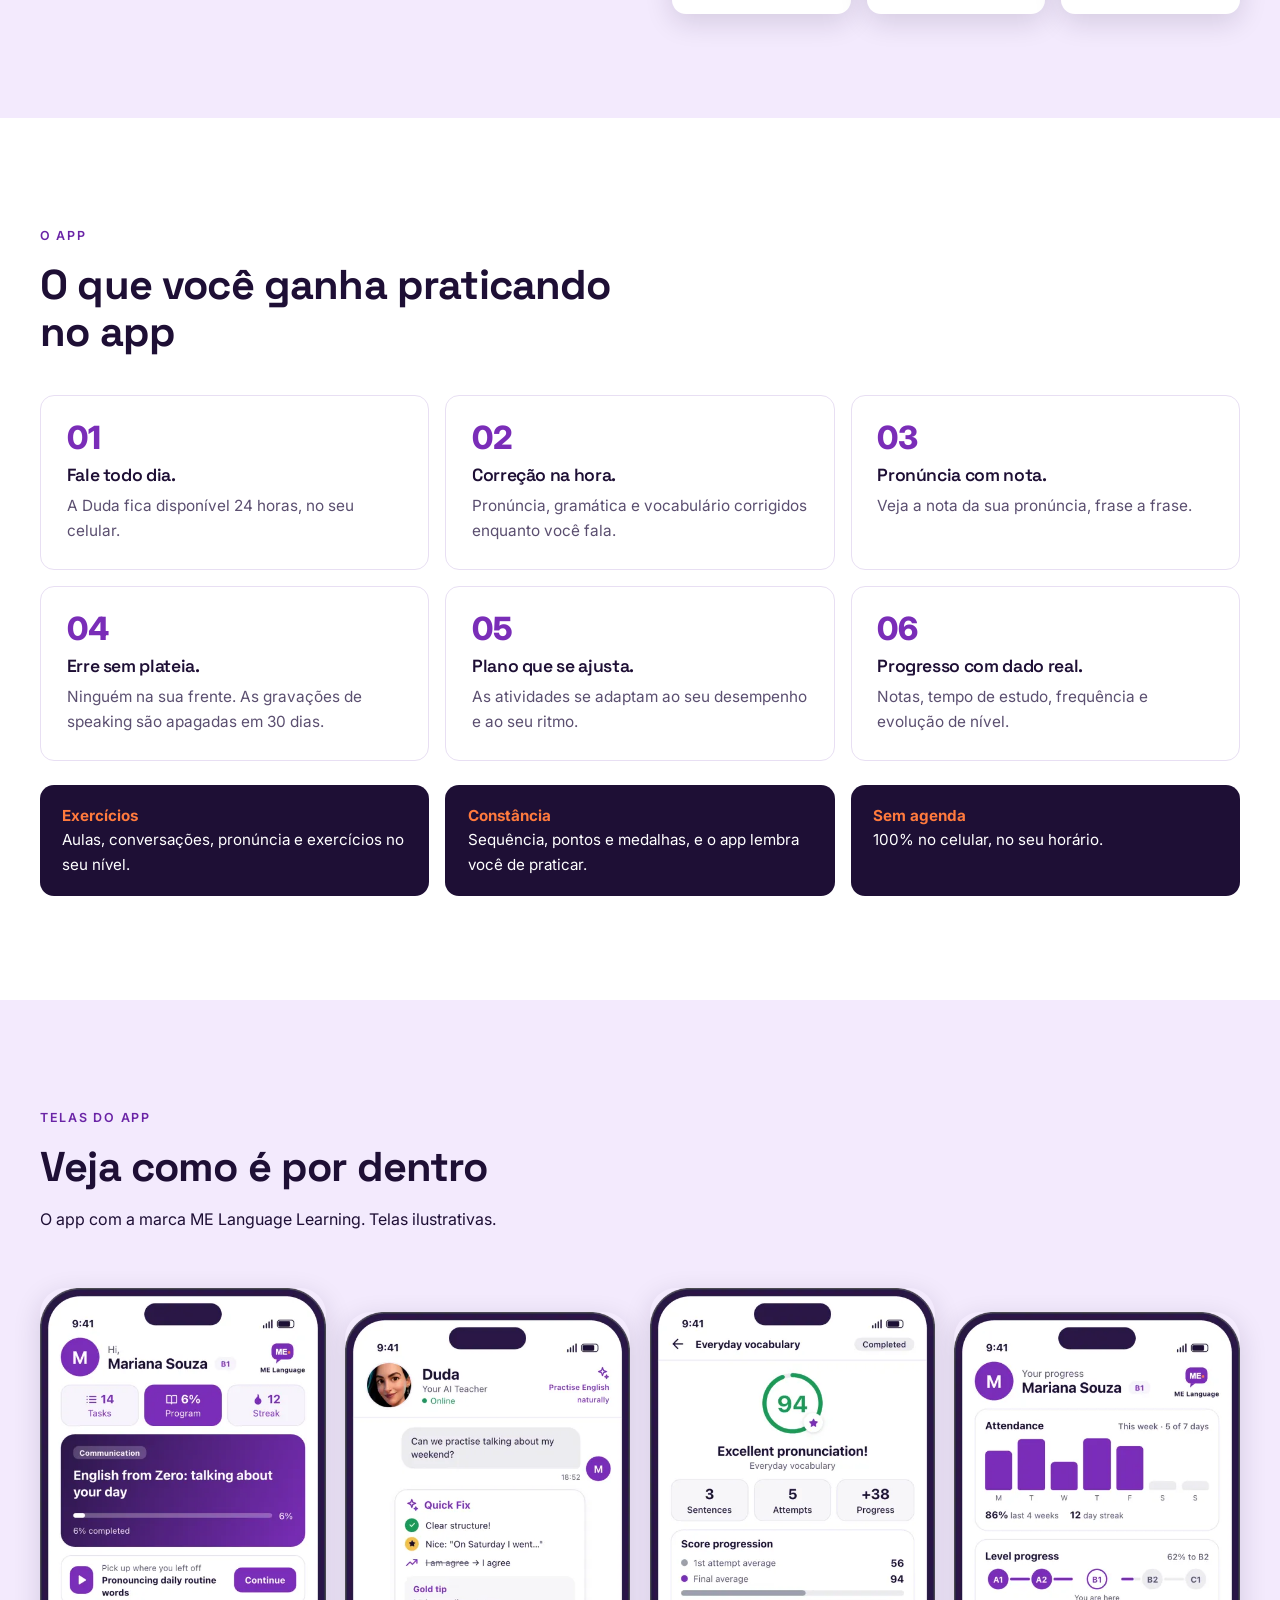
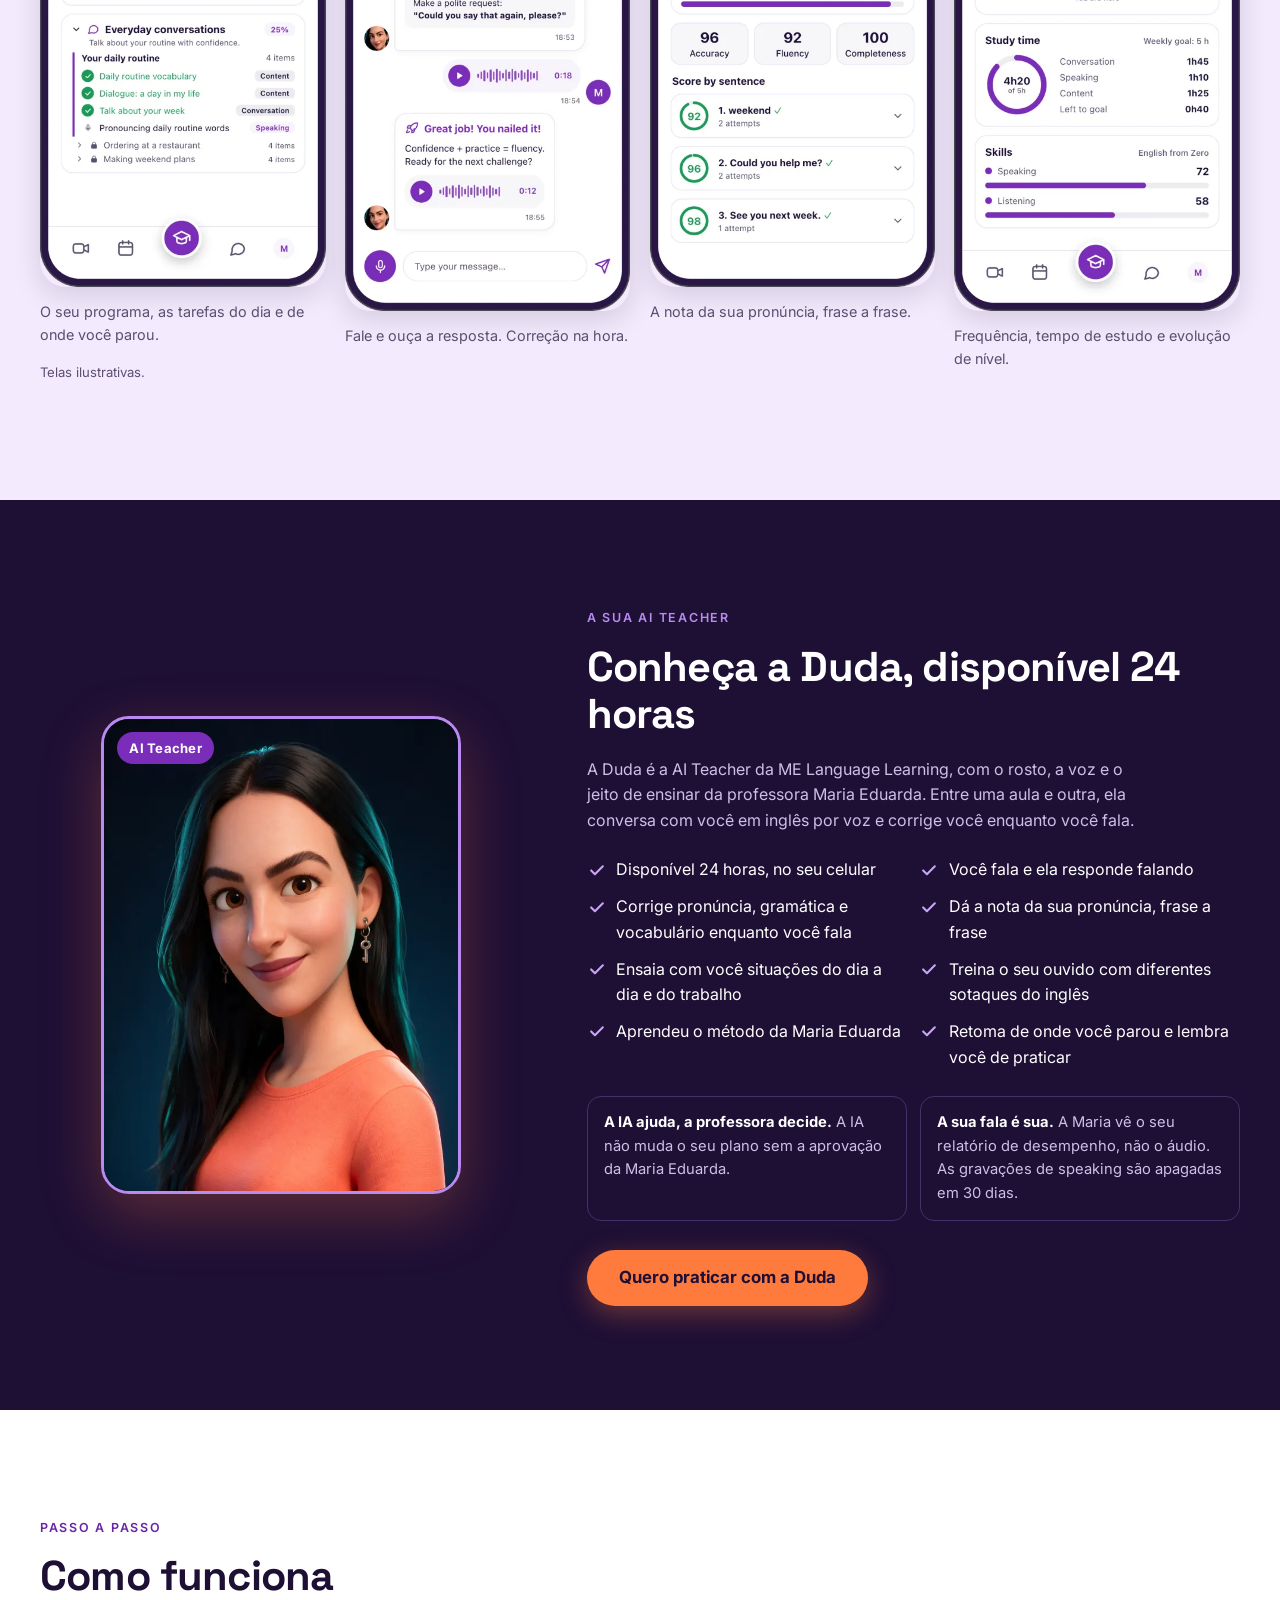
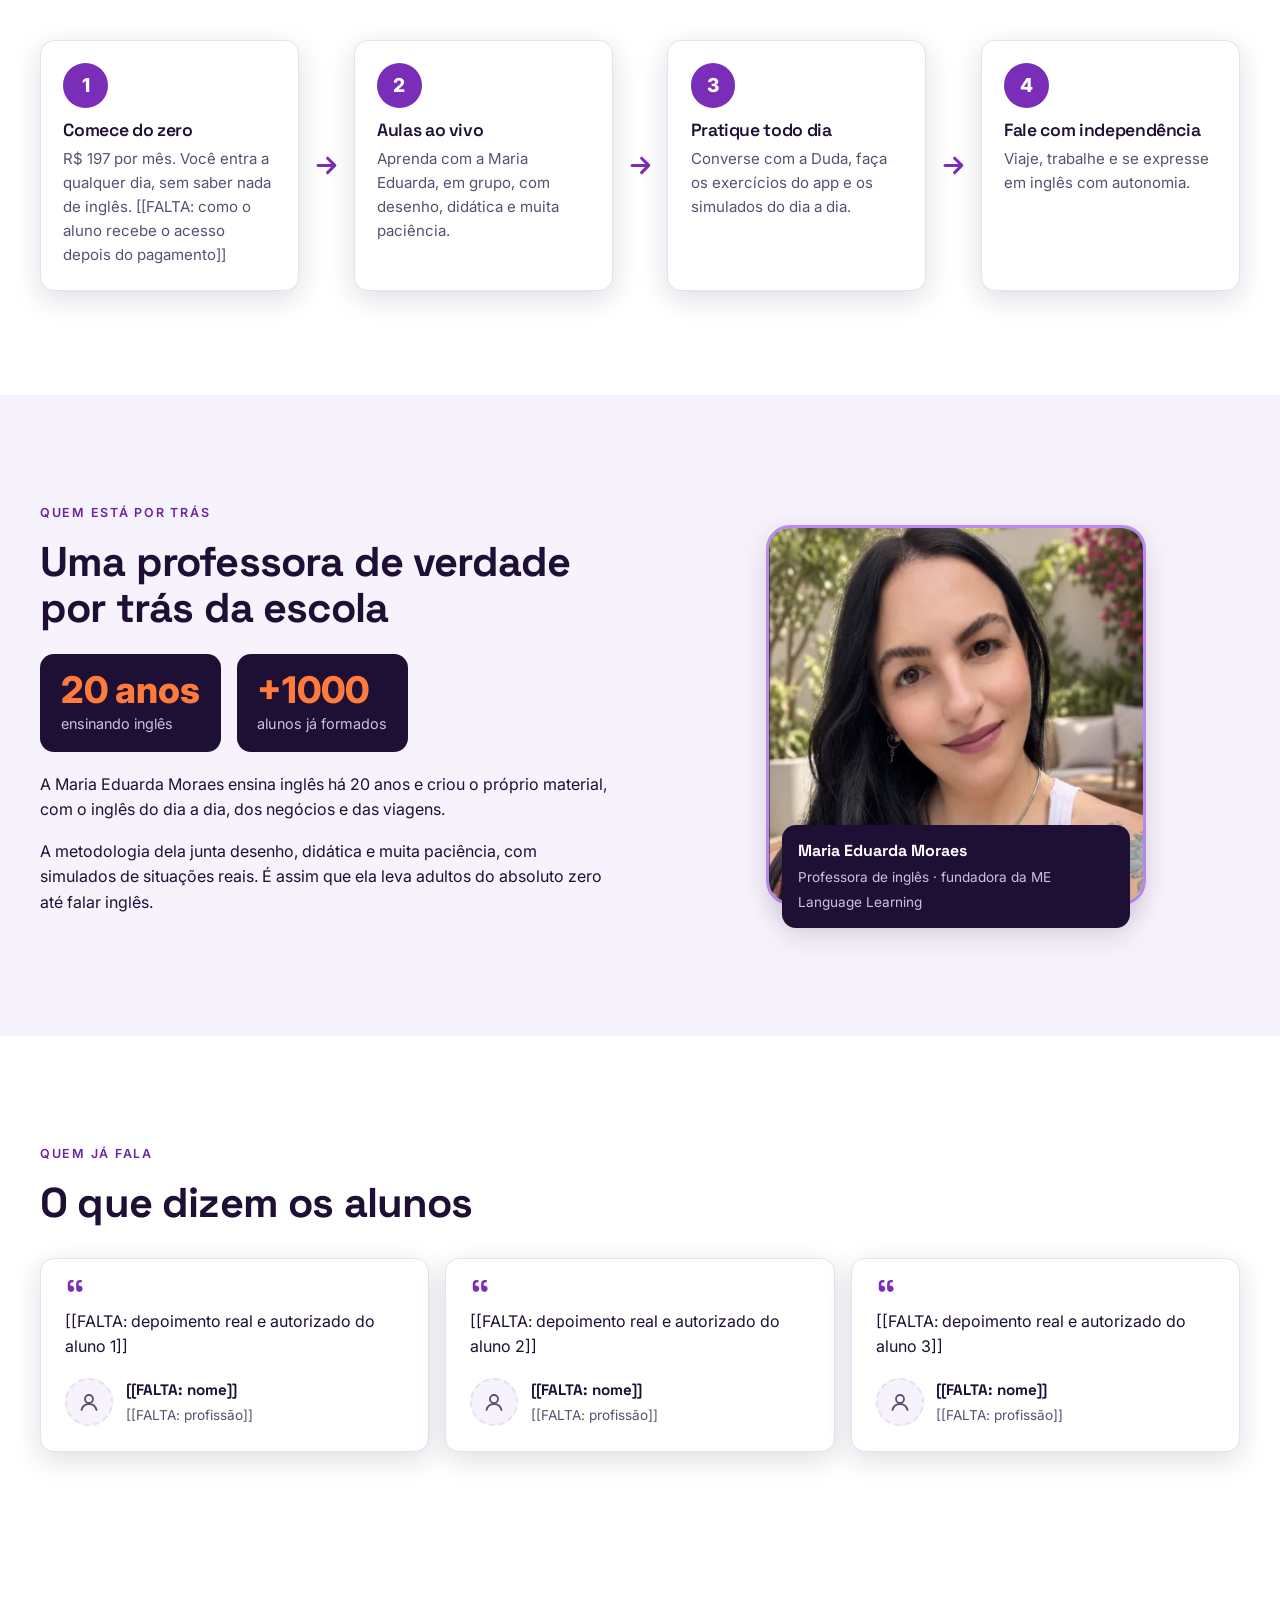
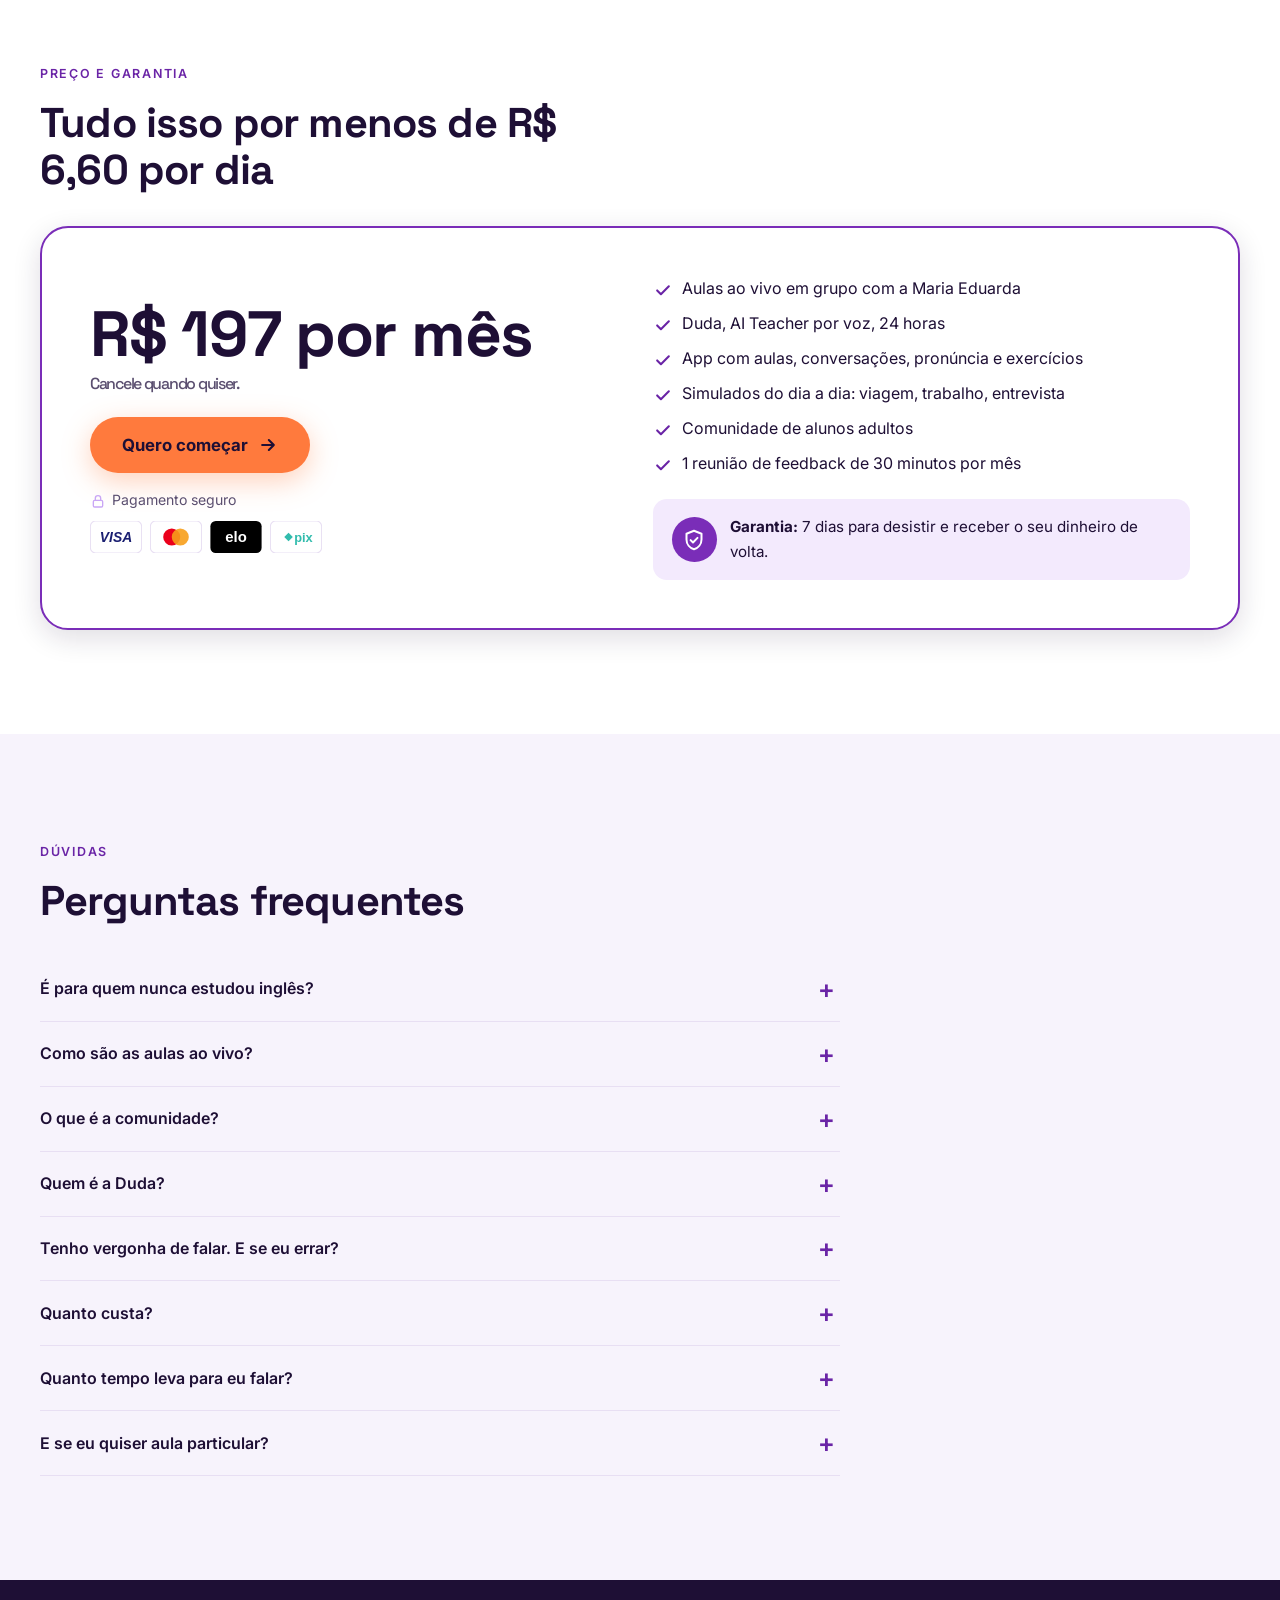
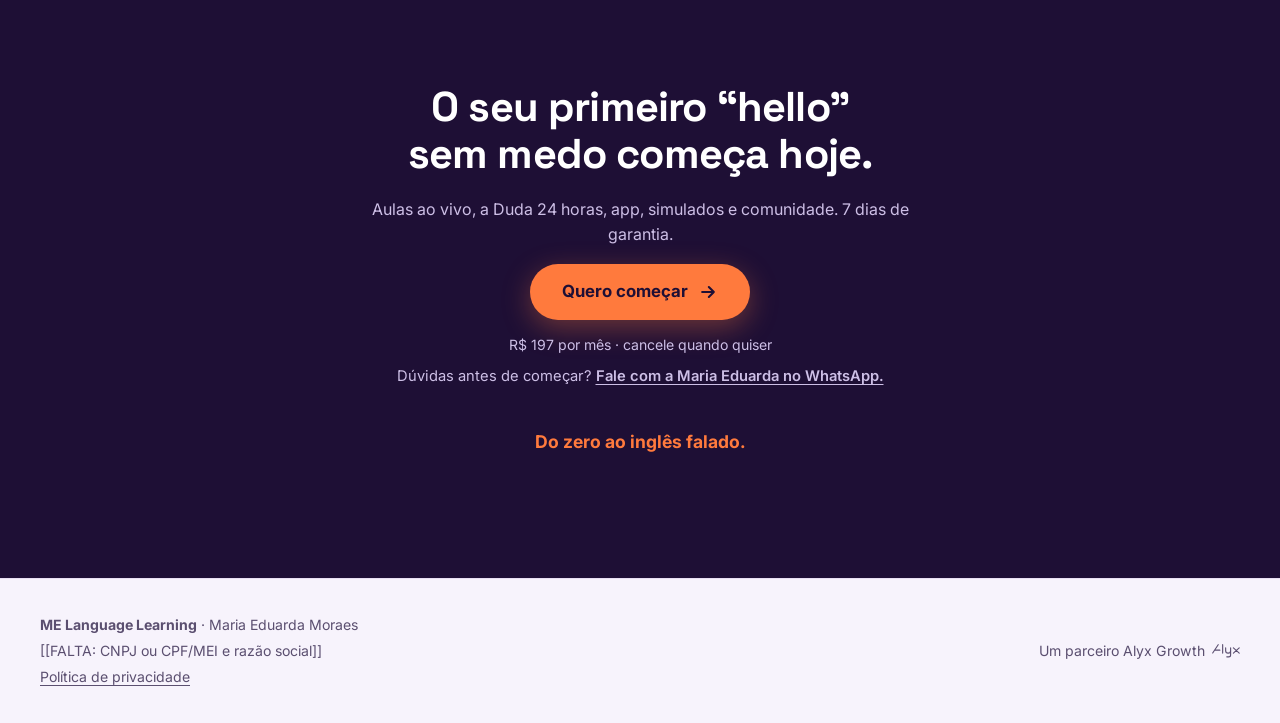
==== commit c220e772: "Preço R$ 197/mês" ====
--- a/index.html
+++ b/index.html
@@ -4,20 +4,20 @@
 <meta charset="utf-8">
 <meta name="viewport" content="width=device-width,initial-scale=1">
 <title>ME Language Learning: inglês do zero para adultos</title>
-<meta name="description" content="Do absoluto zero ao inglês falado: aulas ao vivo com a Maria Eduarda, AI Teacher 24h, app, simulados do dia a dia e comunidade. Para adultos. R$ 97/mês.">
+<meta name="description" content="Do absoluto zero ao inglês falado: aulas ao vivo com a Maria Eduarda, AI Teacher 24h, app, simulados do dia a dia e comunidade. Para adultos. R$ 197/mês.">
 <link rel="canonical" href="https://melanguagelearning.com.br/">
 <meta property="og:type" content="website">
 <meta property="og:locale" content="pt_BR">
 <meta property="og:site_name" content="ME Language Learning">
 <meta property="og:title" content="ME Language Learning: inglês do zero para adultos">
-<meta property="og:description" content="Do absoluto zero ao inglês falado: aulas ao vivo com a Maria Eduarda, AI Teacher 24h, app, simulados do dia a dia e comunidade. Para adultos. R$ 97/mês.">
+<meta property="og:description" content="Do absoluto zero ao inglês falado: aulas ao vivo com a Maria Eduarda, AI Teacher 24h, app, simulados do dia a dia e comunidade. Para adultos. R$ 197/mês.">
 <meta property="og:url" content="https://melanguagelearning.com.br/">
 <meta property="og:image" content="https://melanguagelearning.com.br/img/og.jpg">
 <meta property="og:image:width" content="1200">
 <meta property="og:image:height" content="630">
 <meta name="twitter:card" content="summary_large_image">
 <meta name="twitter:title" content="ME Language Learning: inglês do zero para adultos">
-<meta name="twitter:description" content="Do absoluto zero ao inglês falado: aulas ao vivo com a Maria Eduarda, AI Teacher 24h, app, simulados do dia a dia e comunidade. Para adultos. R$ 97/mês.">
+<meta name="twitter:description" content="Do absoluto zero ao inglês falado: aulas ao vivo com a Maria Eduarda, AI Teacher 24h, app, simulados do dia a dia e comunidade. Para adultos. R$ 197/mês.">
 <meta name="twitter:image" content="https://melanguagelearning.com.br/img/og.jpg">
 <script type="application/ld+json">
 {
@@ -46,11 +46,11 @@
    "image": "https://melanguagelearning.com.br/img/og.jpg",
    "offers": {
     "@type": "Offer",
-    "price": "97.00",
+    "price": "197.00",
     "priceCurrency": "BRL",
     "availability": "https://schema.org/InStock",
     "url": "https://melanguagelearning.com.br/",
-    "description": "R$ 97 por mês, sem fidelidade. 7 dias de garantia."
+    "description": "R$ 197 por mês, sem fidelidade. 7 dias de garantia."
    }
   },
   {
@@ -101,7 +101,7 @@
      "name": "Quanto custa?",
      "acceptedAnswer": {
       "@type": "Answer",
-      "text": "R$ 97 por mês, sem fidelidade: cancele quando quiser. E você tem 7 dias para desistir e receber o dinheiro de volta."
+      "text": "R$ 197 por mês, sem fidelidade: cancele quando quiser. E você tem 7 dias para desistir e receber o dinheiro de volta."
      }
     },
     {
@@ -159,8 +159,8 @@
 <span class="eyebrow">ME Language Learning · Inglês do zero para adultos</span>
 <h1 id="h">Uma solução completa para você sair do zero e falar inglês com independência.</h1>
 <p class="sub" id="s">Aulas ao vivo com a professora Maria Eduarda, a Duda (AI Teacher) 24 horas, app com exercícios, simulados do dia a dia e uma comunidade para praticar. Para viajar, trabalhar e se expressar em inglês.</p>
-<a class="btn js-comprar" href="#preco" aria-label="Começar na ME Language Learning por R$ 97 por mês">Quero começar <svg viewBox="0 0 24 24" fill="none" stroke="currentColor" stroke-width="2.5" stroke-linecap="round" stroke-linejoin="round" aria-hidden="true"><path d="M5 12h14M13 6l6 6-6 6"/></svg></a>
-<p class="micro">R$ 97 por mês · cancele quando quiser · 7 dias de garantia</p>
+<a class="btn js-comprar" href="#preco" aria-label="Começar na ME Language Learning por R$ 197 por mês">Quero começar <svg viewBox="0 0 24 24" fill="none" stroke="currentColor" stroke-width="2.5" stroke-linecap="round" stroke-linejoin="round" aria-hidden="true"><path d="M5 12h14M13 6l6 6-6 6"/></svg></a>
+<p class="micro">R$ 197 por mês · cancele quando quiser · 7 dias de garantia</p>
 <p class="cred">Por Maria Eduarda Moraes, 20 anos ensinando inglês a adultos.</p>
 </div>
 <div class="hero-comp" aria-label="A professora Maria Eduarda, a AI Teacher Duda, o app e o seu progresso">
@@ -339,7 +339,7 @@
 <span class="eyebrow">Passo a passo</span>
 <h2 id="como">Como funciona</h2>
 <ol class="trilha">
-<li><span class="num">1</span><h3>Comece do zero</h3><p>R$ 97 por mês. Você entra a qualquer dia, sem saber nada de inglês. [[FALTA: como o aluno recebe o acesso depois do pagamento]]</p></li><span class="seta" aria-hidden="true"><svg viewBox="0 0 24 24" fill="none" stroke="currentColor" stroke-width="2.5" stroke-linecap="round" stroke-linejoin="round"><path d="M5 12h14M13 6l6 6-6 6"/></svg></span><li><span class="num">2</span><h3>Aulas ao vivo</h3><p>Aprenda com a Maria Eduarda, em grupo, com desenho, didática e muita paciência.</p></li><span class="seta" aria-hidden="true"><svg viewBox="0 0 24 24" fill="none" stroke="currentColor" stroke-width="2.5" stroke-linecap="round" stroke-linejoin="round"><path d="M5 12h14M13 6l6 6-6 6"/></svg></span><li><span class="num">3</span><h3>Pratique todo dia</h3><p>Converse com a Duda, faça os exercícios do app e os simulados do dia a dia.</p></li><span class="seta" aria-hidden="true"><svg viewBox="0 0 24 24" fill="none" stroke="currentColor" stroke-width="2.5" stroke-linecap="round" stroke-linejoin="round"><path d="M5 12h14M13 6l6 6-6 6"/></svg></span><li><span class="num">4</span><h3>Fale com independência</h3><p>Viaje, trabalhe e se expresse em inglês com autonomia.</p></li>
+<li><span class="num">1</span><h3>Comece do zero</h3><p>R$ 197 por mês. Você entra a qualquer dia, sem saber nada de inglês. [[FALTA: como o aluno recebe o acesso depois do pagamento]]</p></li><span class="seta" aria-hidden="true"><svg viewBox="0 0 24 24" fill="none" stroke="currentColor" stroke-width="2.5" stroke-linecap="round" stroke-linejoin="round"><path d="M5 12h14M13 6l6 6-6 6"/></svg></span><li><span class="num">2</span><h3>Aulas ao vivo</h3><p>Aprenda com a Maria Eduarda, em grupo, com desenho, didática e muita paciência.</p></li><span class="seta" aria-hidden="true"><svg viewBox="0 0 24 24" fill="none" stroke="currentColor" stroke-width="2.5" stroke-linecap="round" stroke-linejoin="round"><path d="M5 12h14M13 6l6 6-6 6"/></svg></span><li><span class="num">3</span><h3>Pratique todo dia</h3><p>Converse com a Duda, faça os exercícios do app e os simulados do dia a dia.</p></li><span class="seta" aria-hidden="true"><svg viewBox="0 0 24 24" fill="none" stroke="currentColor" stroke-width="2.5" stroke-linecap="round" stroke-linejoin="round"><path d="M5 12h14M13 6l6 6-6 6"/></svg></span><li><span class="num">4</span><h3>Fale com independência</h3><p>Viaje, trabalhe e se expresse em inglês com autonomia.</p></li>
 </ol>
 </div>
 </section>
@@ -382,11 +382,11 @@
 <section class="sobre-clara" id="preco" aria-labelledby="precoh">
 <div class="wrap">
 <span class="eyebrow">Preço e garantia</span>
-<h2 id="precoh">Tudo isso por menos de R$ 3,30 por dia</h2>
+<h2 id="precoh">Tudo isso por menos de R$ 6,60 por dia</h2>
 <div class="preco">
 <div>
-<p class="valor">R$ 97 por mês<small>Cancele quando quiser.</small></p>
-<div style="margin-top:1.6rem"><a class="btn js-comprar" href="#preco" aria-label="Começar na ME Language Learning por R$ 97 por mês">Quero começar <svg viewBox="0 0 24 24" fill="none" stroke="currentColor" stroke-width="2.5" stroke-linecap="round" stroke-linejoin="round" aria-hidden="true"><path d="M5 12h14M13 6l6 6-6 6"/></svg></a></div>
+<p class="valor">R$ 197 por mês<small>Cancele quando quiser.</small></p>
+<div style="margin-top:1.6rem"><a class="btn js-comprar" href="#preco" aria-label="Começar na ME Language Learning por R$ 197 por mês">Quero começar <svg viewBox="0 0 24 24" fill="none" stroke="currentColor" stroke-width="2.5" stroke-linecap="round" stroke-linejoin="round" aria-hidden="true"><path d="M5 12h14M13 6l6 6-6 6"/></svg></a></div>
 <div class="pagto">
 <p class="micro"><svg viewBox="0 0 24 24" fill="none" stroke="currentColor" stroke-width="2" stroke-linecap="round" stroke-linejoin="round" aria-hidden="true"><rect x="5" y="11" width="14" height="10" rx="2"/><path d="M8 11V8a4 4 0 0 1 8 0v3"/></svg>Pagamento seguro</p>
 <ul class="bandeiras" aria-label="Formas de pagamento: cartão de crédito Visa, Mastercard, Elo e Pix">
@@ -422,7 +422,7 @@
 <details><summary>O que é a comunidade?</summary><p>Um grupo de alunos adultos no mesmo caminho, para praticar, tirar dúvidas e se apoiar entre uma aula e outra. [[FALTA: onde fica a comunidade]]</p></details>
 <details><summary>Quem é a Duda?</summary><p>A Duda é a AI Teacher da escola, a versão 3D da Maria Eduarda. Ela conversa com você em inglês por voz, 24 horas, e corrige você enquanto você fala.</p></details>
 <details><summary>Tenho vergonha de falar. E se eu errar?</summary><p>Errar faz parte. Você pratica com a Duda sem ninguém na sua frente e, nas aulas, a Maria Eduarda ensina com paciência. As gravações de speaking são apagadas em 30 dias.</p></details>
-<details><summary>Quanto custa?</summary><p>R$ 97 por mês, sem fidelidade: cancele quando quiser. E você tem 7 dias para desistir e receber o dinheiro de volta.</p></details>
+<details><summary>Quanto custa?</summary><p>R$ 197 por mês, sem fidelidade: cancele quando quiser. E você tem 7 dias para desistir e receber o dinheiro de volta.</p></details>
 <details><summary>Quanto tempo leva para eu falar?</summary><p>Depende do seu ritmo e da sua prática. O programa leva você do zero até conversar com independência, passo a passo, sem promessa de prazo mágico.</p></details>
 <details><summary>E se eu quiser aula particular?</summary><p>A Maria Eduarda também dá aulas particulares: R$ 450 por mês no plano de 6 meses ou R$ 400 por mês no plano anual.</p></details>
 </div>
@@ -433,8 +433,8 @@
 <div class="wrap">
 <h2 id="fim">O seu primeiro “hello” sem medo começa hoje.</h2>
 <p style="margin-top:1.2rem">Aulas ao vivo, a Duda 24 horas, app, simulados e comunidade. 7 dias de garantia.</p>
-<a class="btn js-comprar" href="#preco" aria-label="Começar na ME Language Learning por R$ 97 por mês">Quero começar <svg viewBox="0 0 24 24" fill="none" stroke="currentColor" stroke-width="2.5" stroke-linecap="round" stroke-linejoin="round" aria-hidden="true"><path d="M5 12h14M13 6l6 6-6 6"/></svg></a>
-<p class="micro">R$ 97 por mês · cancele quando quiser</p>
+<a class="btn js-comprar" href="#preco" aria-label="Começar na ME Language Learning por R$ 197 por mês">Quero começar <svg viewBox="0 0 24 24" fill="none" stroke="currentColor" stroke-width="2.5" stroke-linecap="round" stroke-linejoin="round" aria-hidden="true"><path d="M5 12h14M13 6l6 6-6 6"/></svg></a>
+<p class="micro">R$ 197 por mês · cancele quando quiser</p>
 <p class="apoio">Dúvidas antes de começar? <a href="https://wa.me/?text=Oi%2C%20Maria%20Eduarda%21%20Vim%20pelo%20site%20da%20ME%20Language%20Learning%20e%20tenho%20uma%20d%C3%BAvida.%20%28ref%3A%20ANG%20%C2%B7%20UTM%29" data-wa>Fale com a Maria Eduarda no WhatsApp.</a></p>
 <p class="assin">Do zero ao inglês falado.</p>
 </div>
@@ -451,7 +451,7 @@
 </div>
 </footer>
 <script>
-var A={1:["Do absoluto zero ao inglês falado.","Aulas ao vivo com a Maria Eduarda, a Duda 24 horas, app, simulados e comunidade. Para adultos que nunca aprenderam."],2:["Já estudou inglês e nunca conseguiu falar?","Com aula ao vivo, prática diária com a Duda e muita paciência, a frase finalmente sai."],3:["Viaje sem depender de ninguém para falar inglês.","Aeroporto, hotel, café: ensaie cada situação nos simulados e fale com independência."],4:["Inglês para trabalhar e crescer na carreira.","Do zero à entrevista de emprego em inglês, com aulas ao vivo, AI Teacher e comunidade."],5:["Inglês do zero por R$ 97 por mês.","Aulas ao vivo, a Duda 24 horas, app, simulados e comunidade. Cancele quando quiser."]};
+var A={1:["Do absoluto zero ao inglês falado.","Aulas ao vivo com a Maria Eduarda, a Duda 24 horas, app, simulados e comunidade. Para adultos que nunca aprenderam."],2:["Já estudou inglês e nunca conseguiu falar?","Com aula ao vivo, prática diária com a Duda e muita paciência, a frase finalmente sai."],3:["Viaje sem depender de ninguém para falar inglês.","Aeroporto, hotel, café: ensaie cada situação nos simulados e fale com independência."],4:["Inglês para trabalhar e crescer na carreira.","Do zero à entrevista de emprego em inglês, com aulas ao vivo, AI Teacher e comunidade."],5:["Inglês do zero por R$ 197 por mês.","Aulas ao vivo, a Duda 24 horas, app, simulados e comunidade. Cancele quando quiser."]};
 var a=new URLSearchParams(location.search).get("a"),v=A[a],h=document.getElementById("h"),s=document.getElementById("s");
 if(v){h.textContent=v[0];s.textContent=v[1]}
 </script>
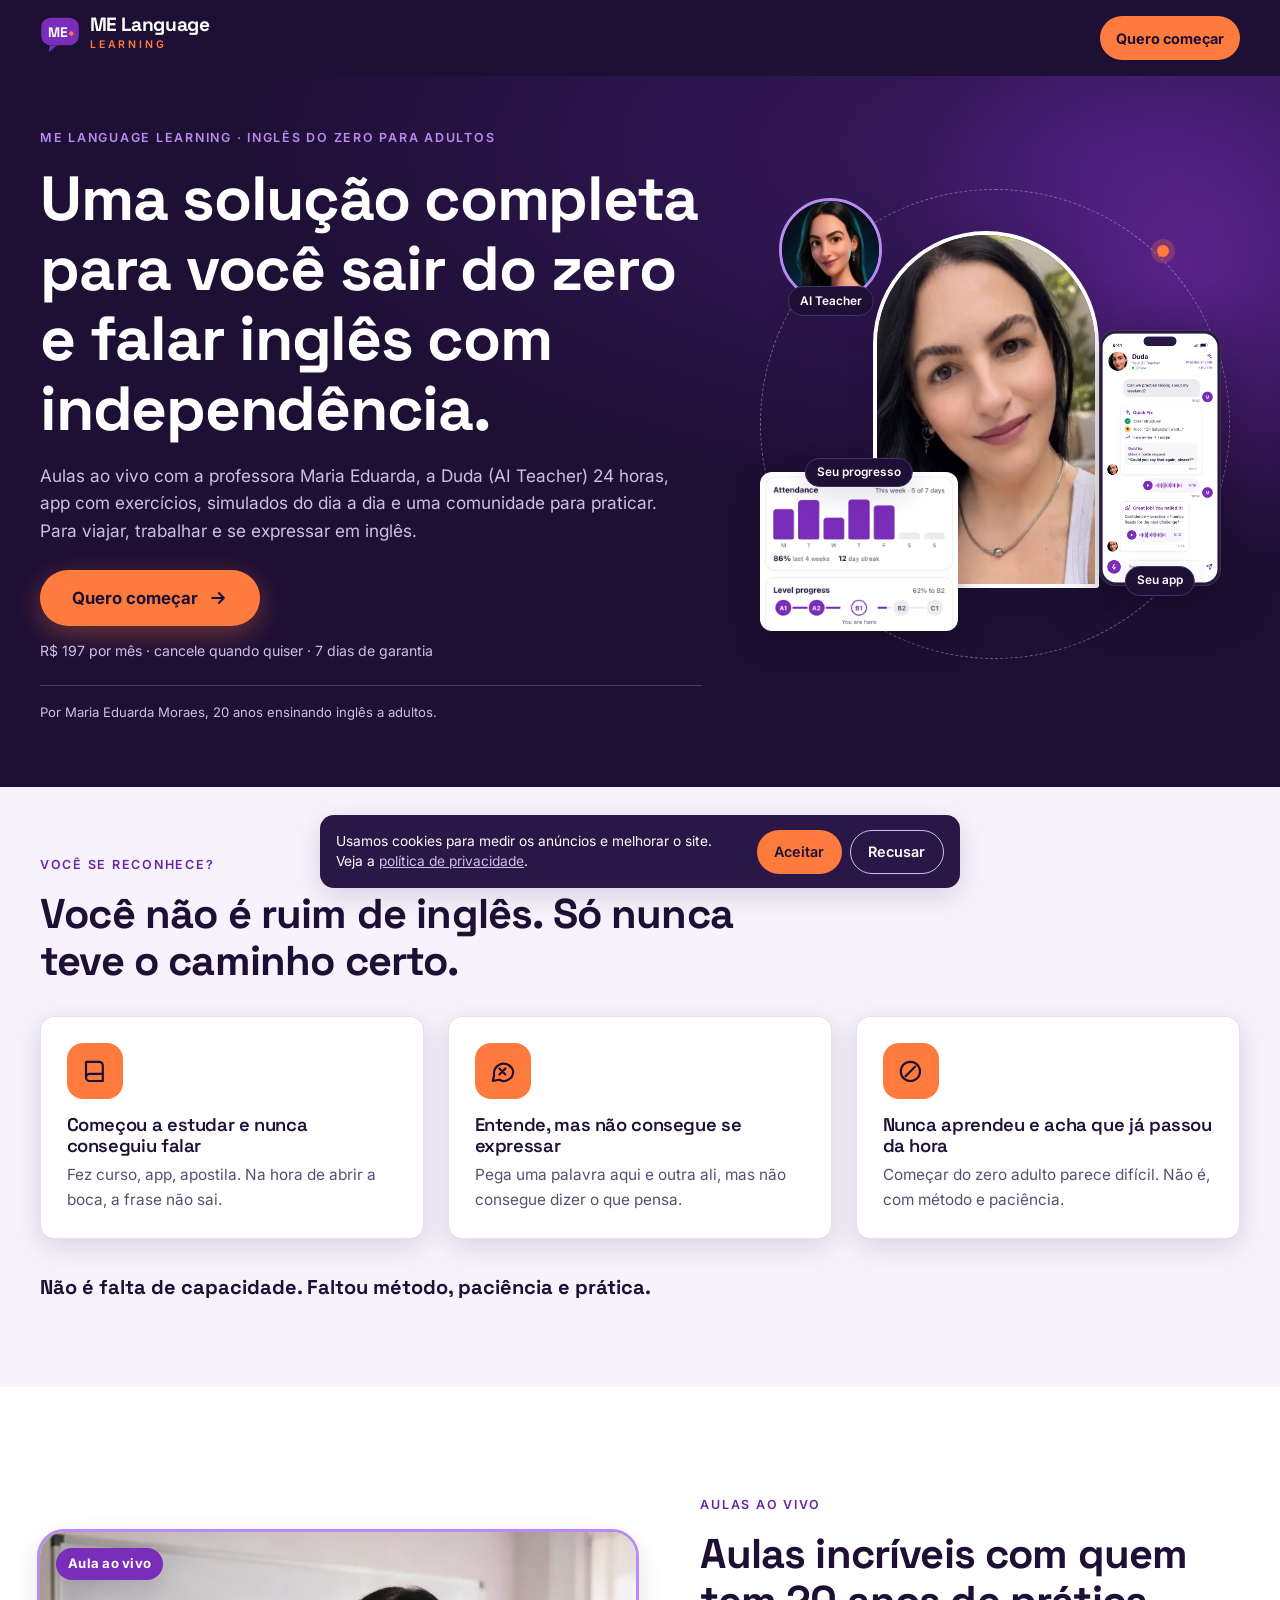
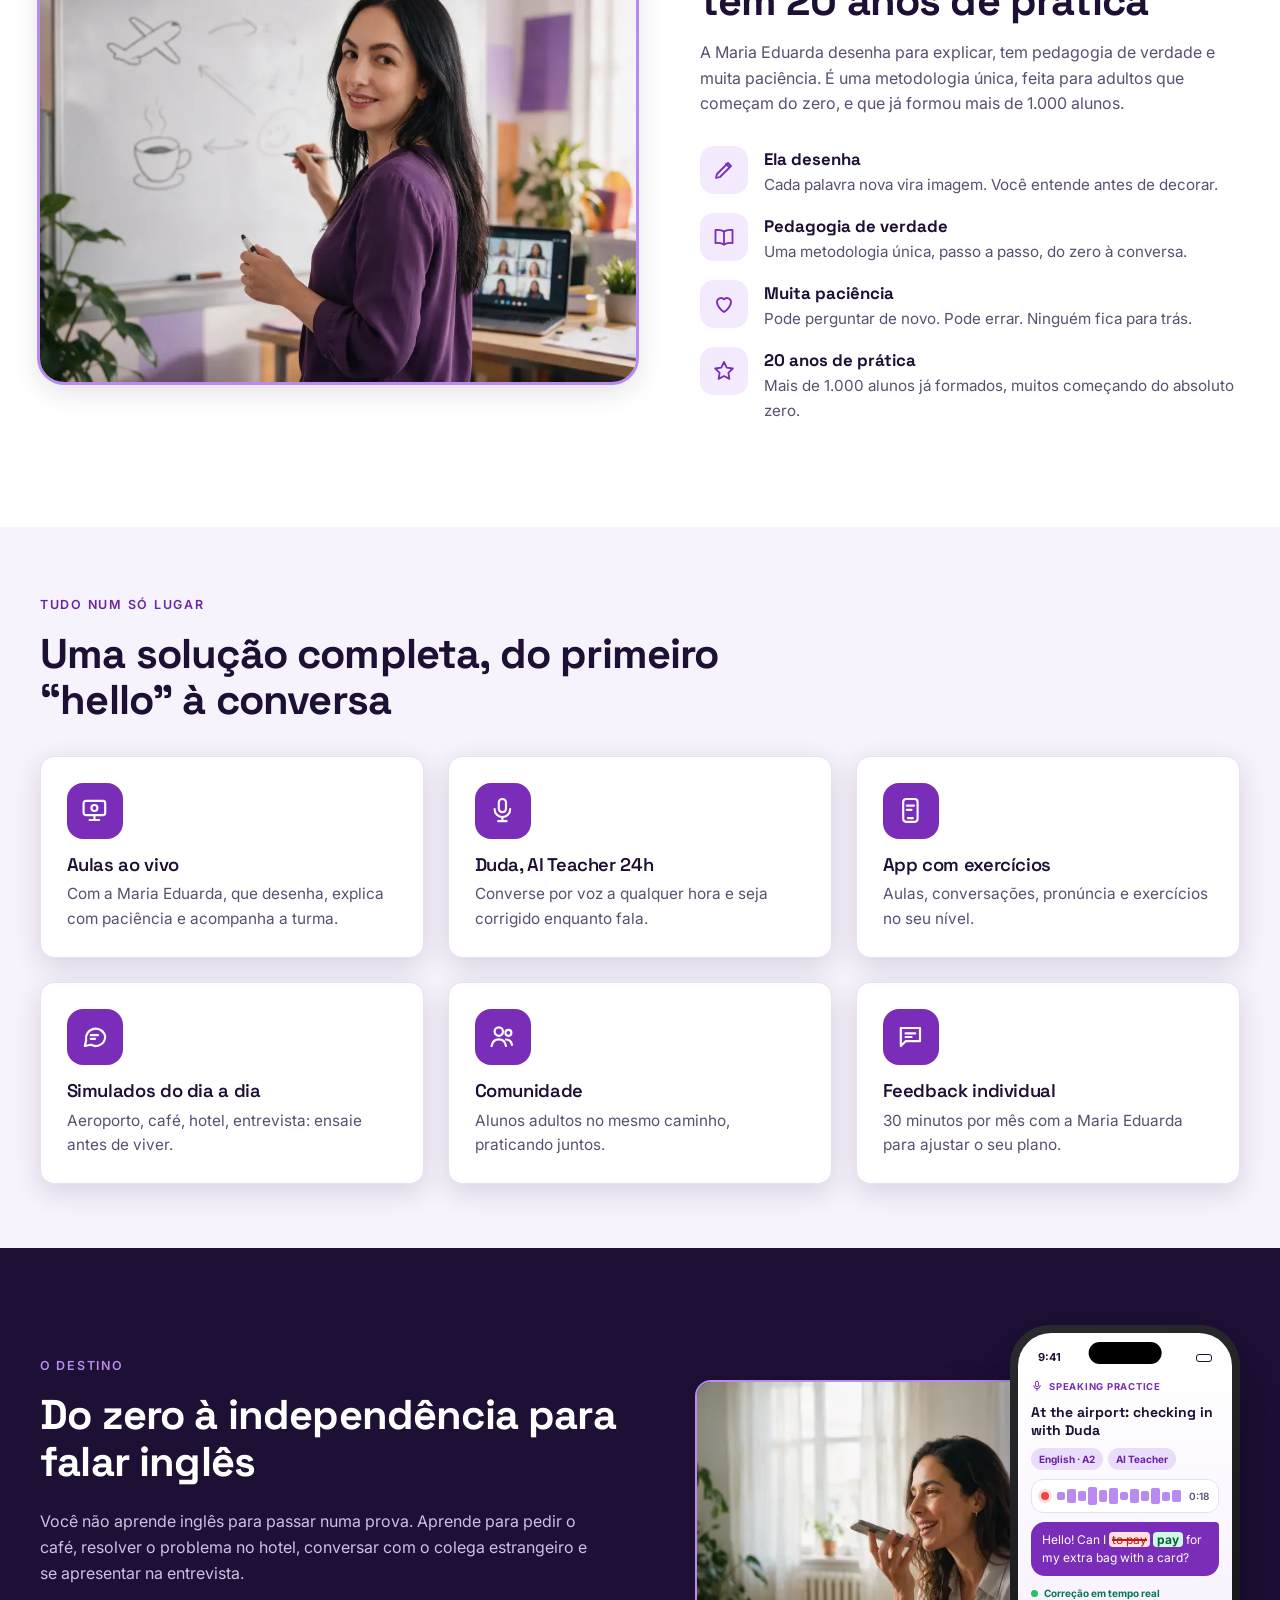
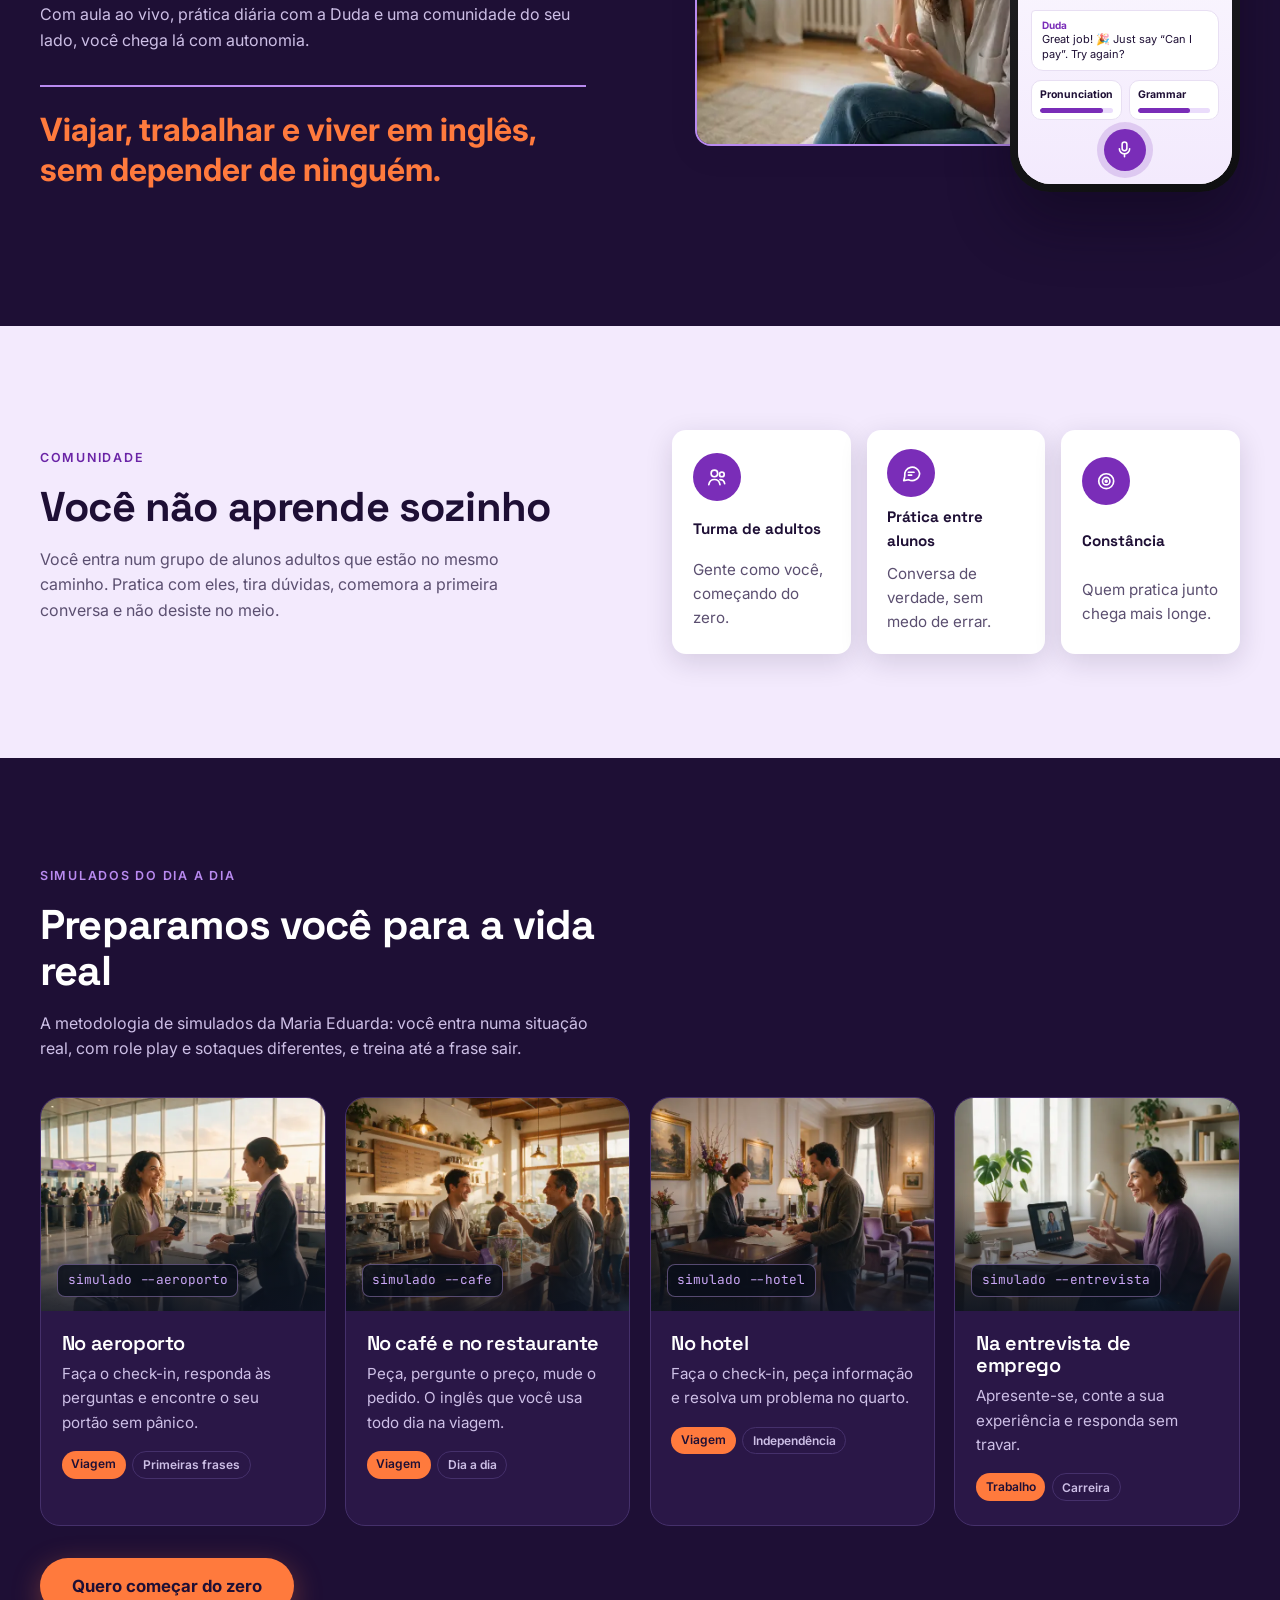
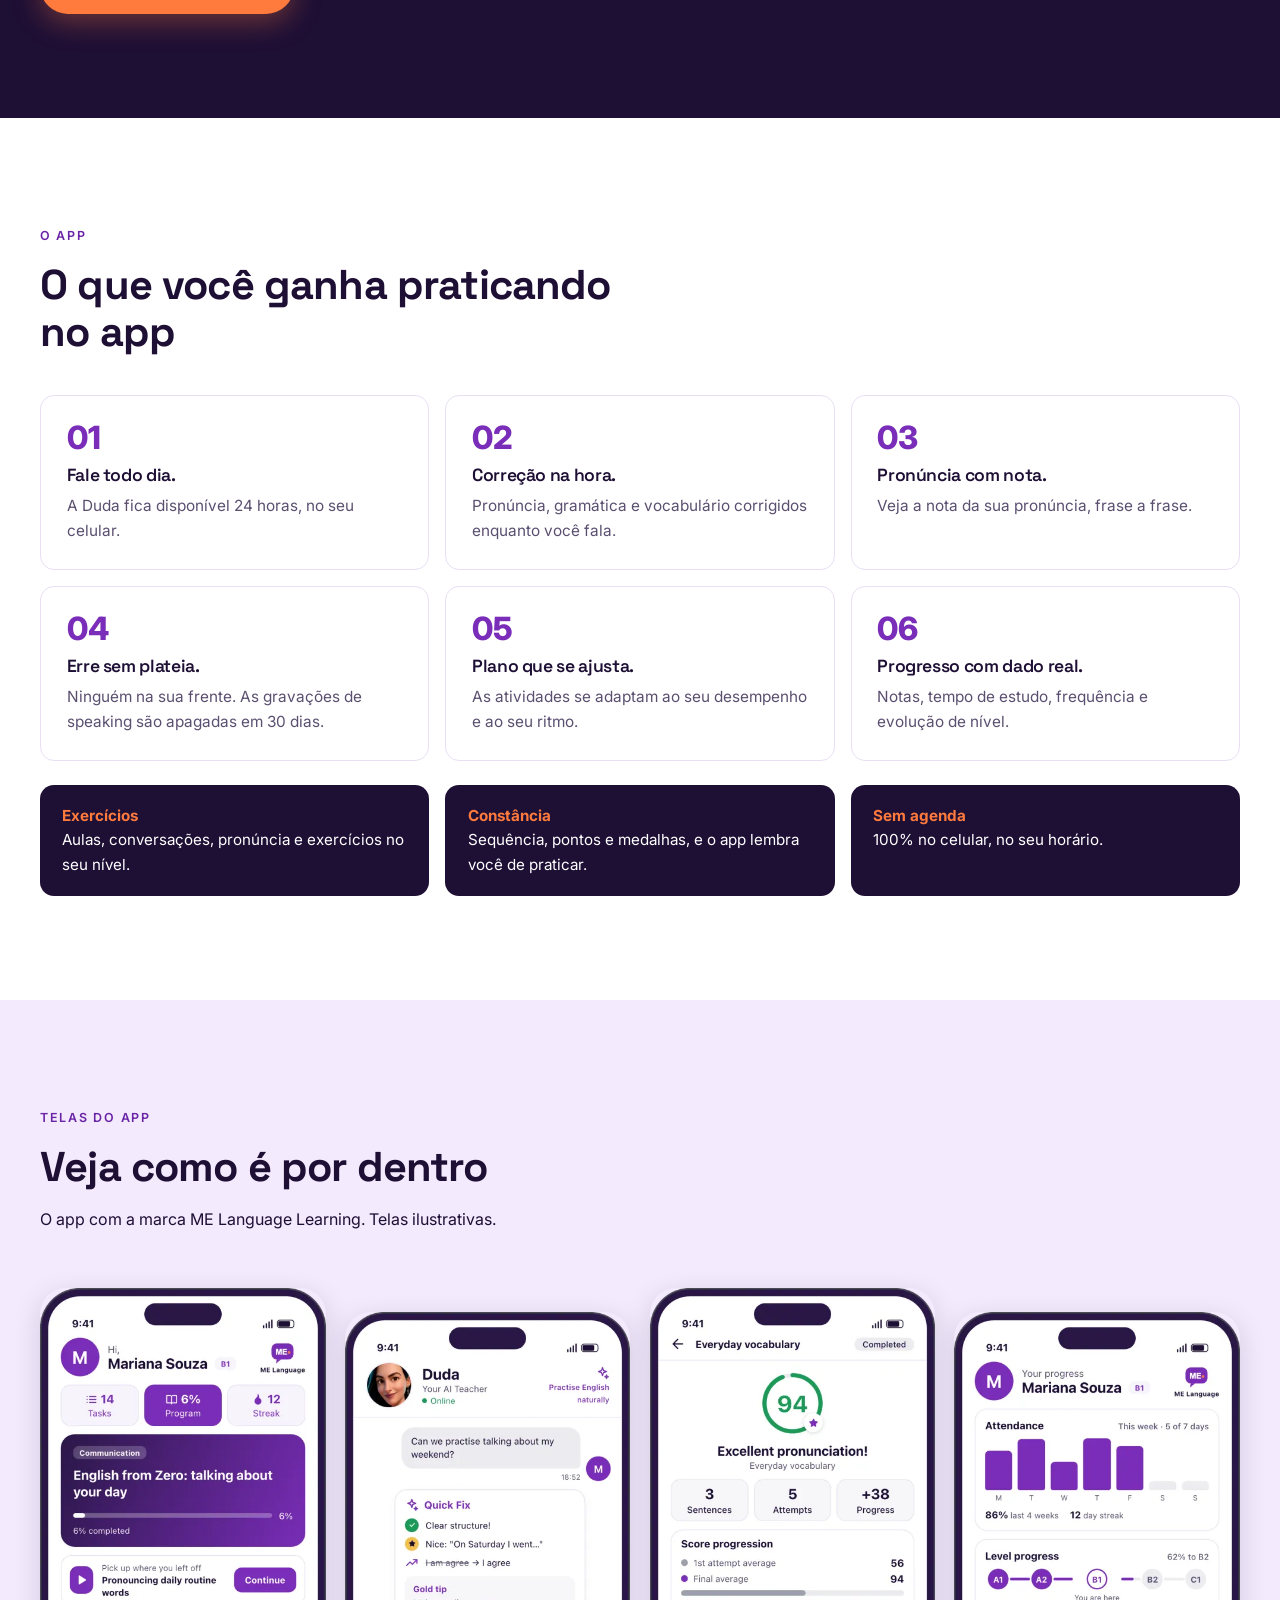
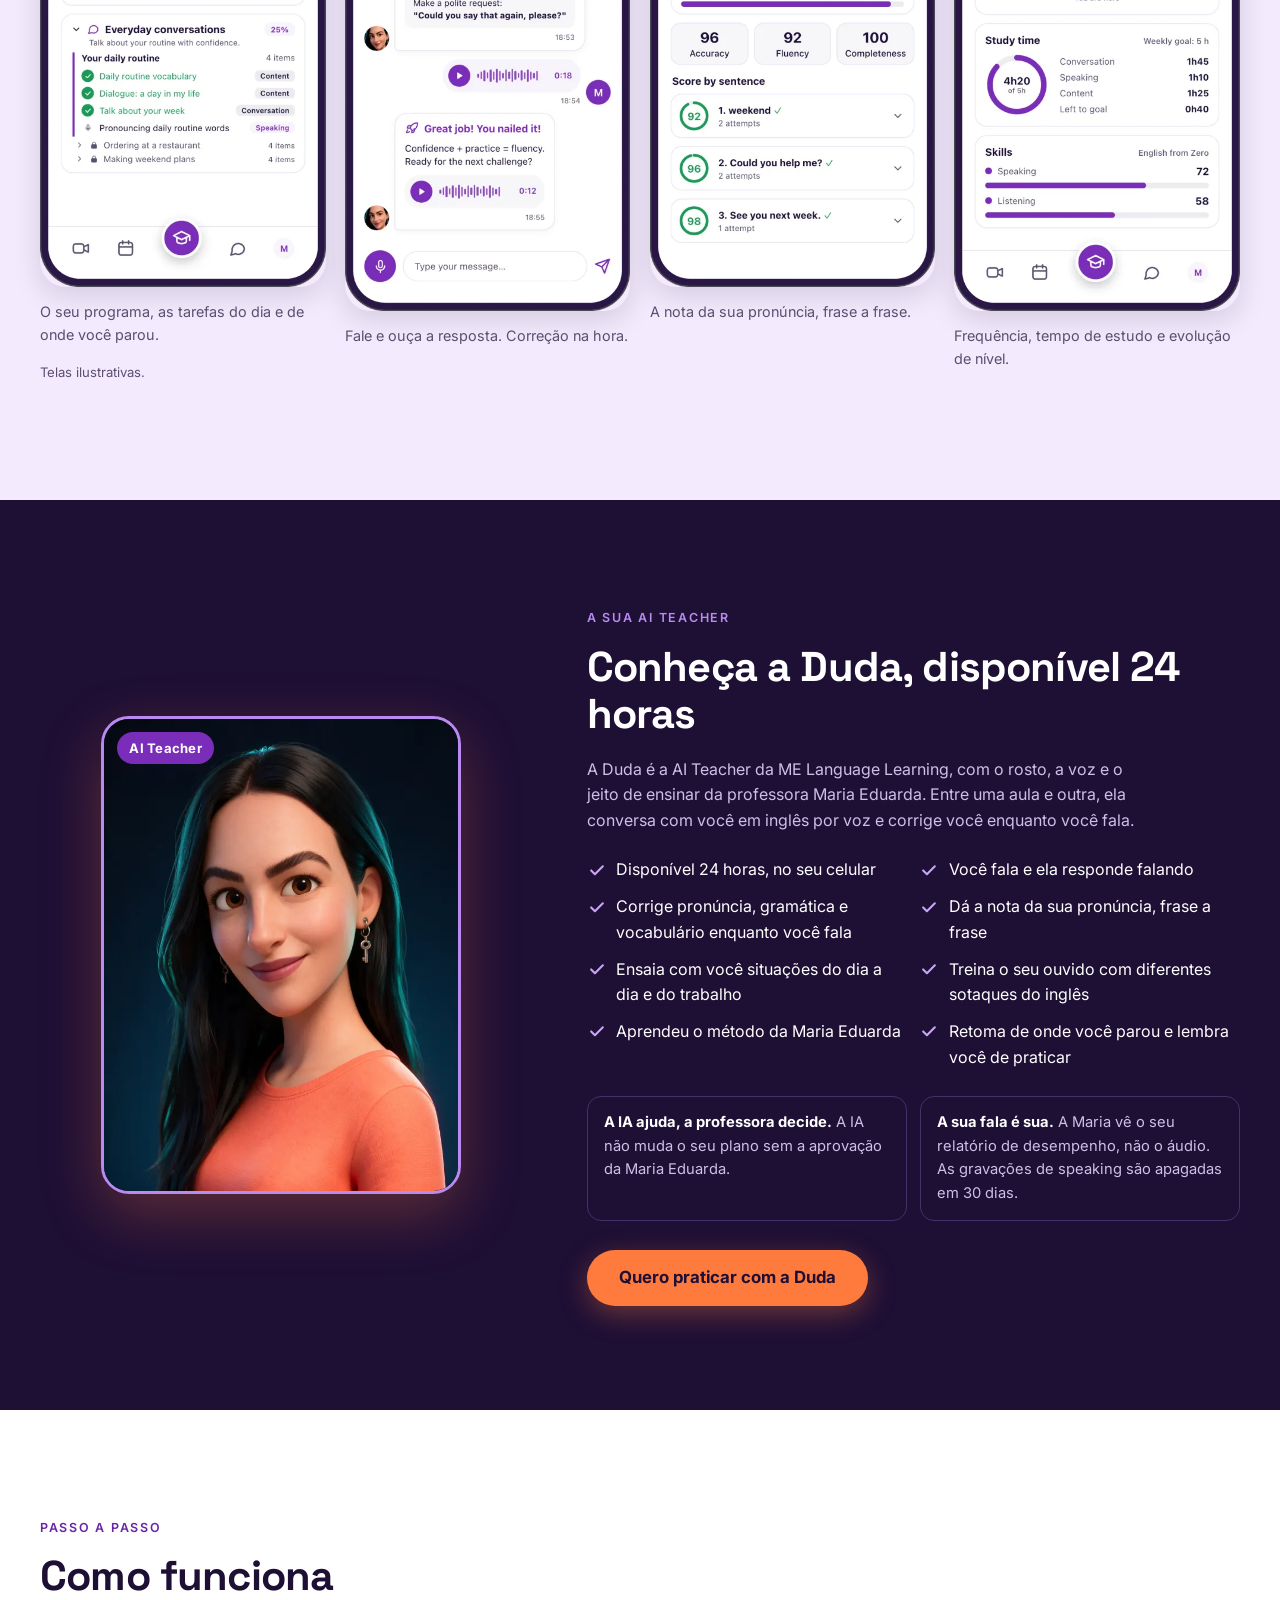
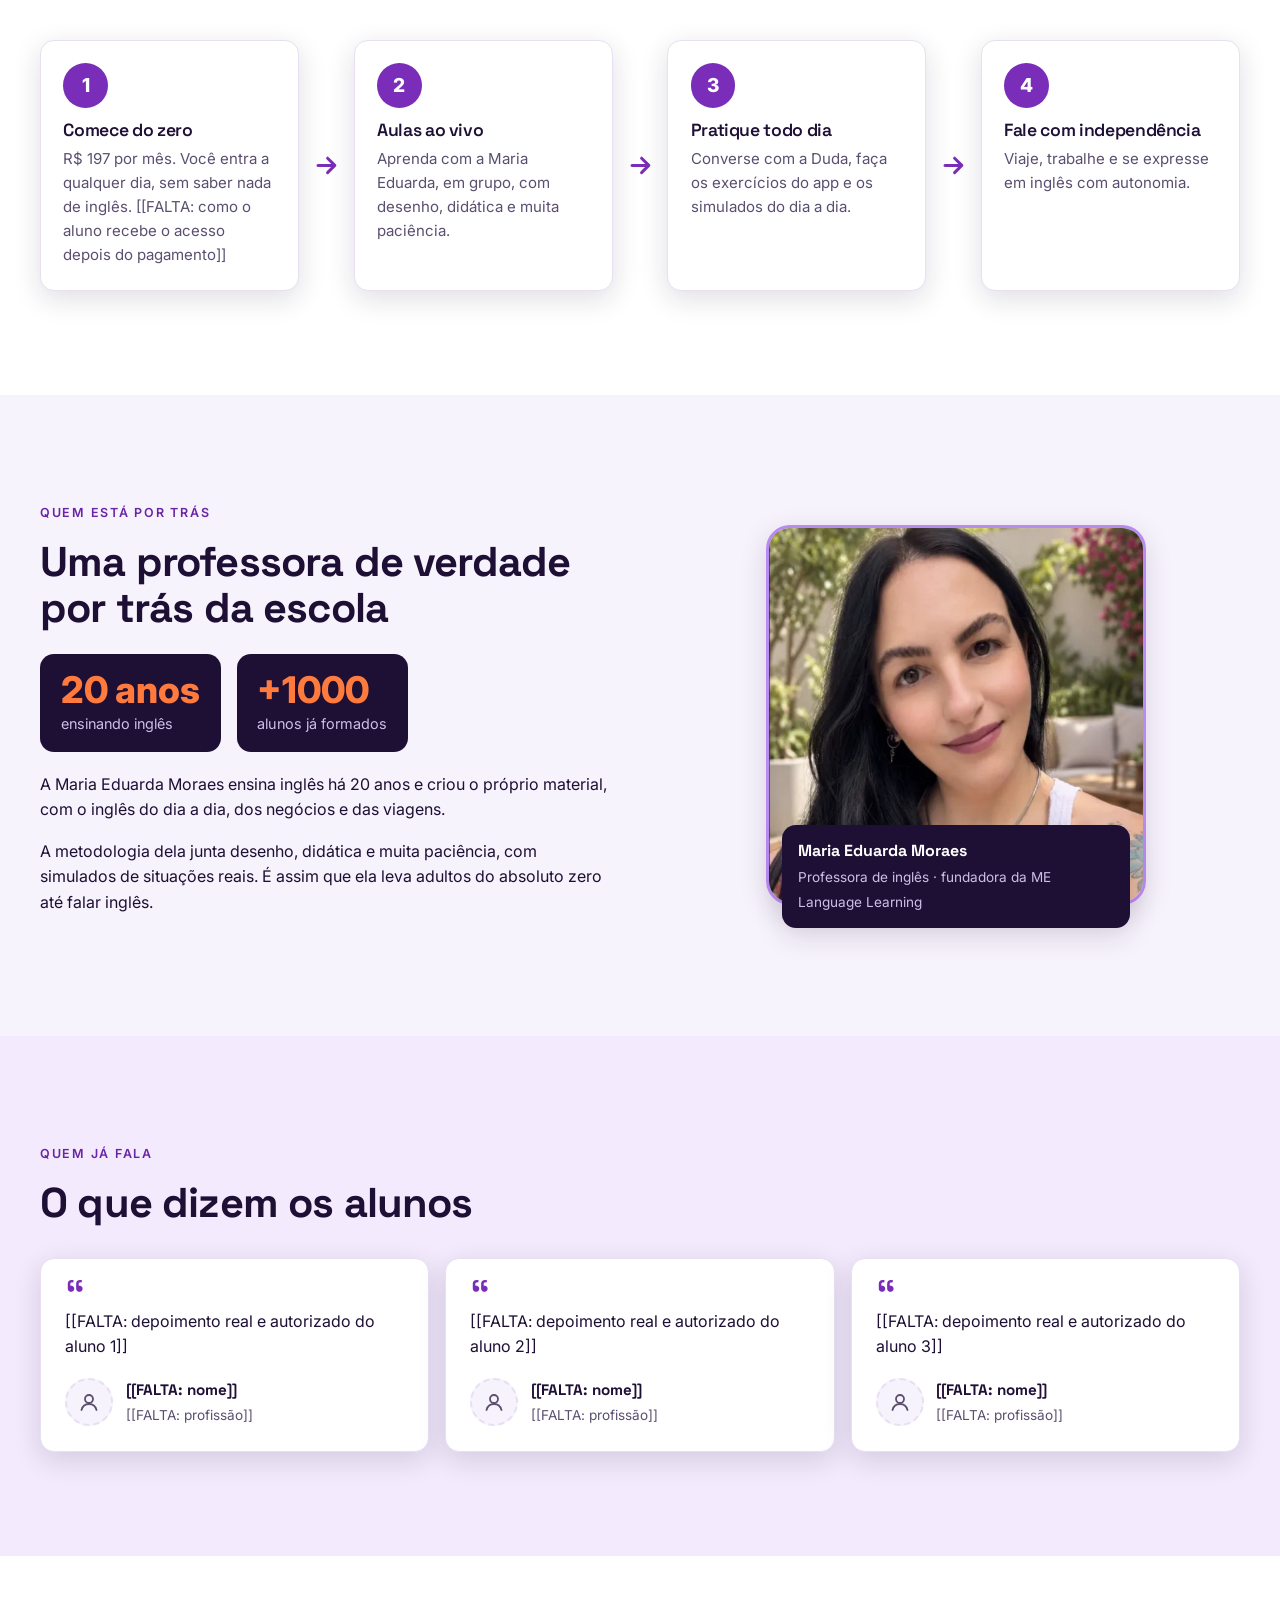
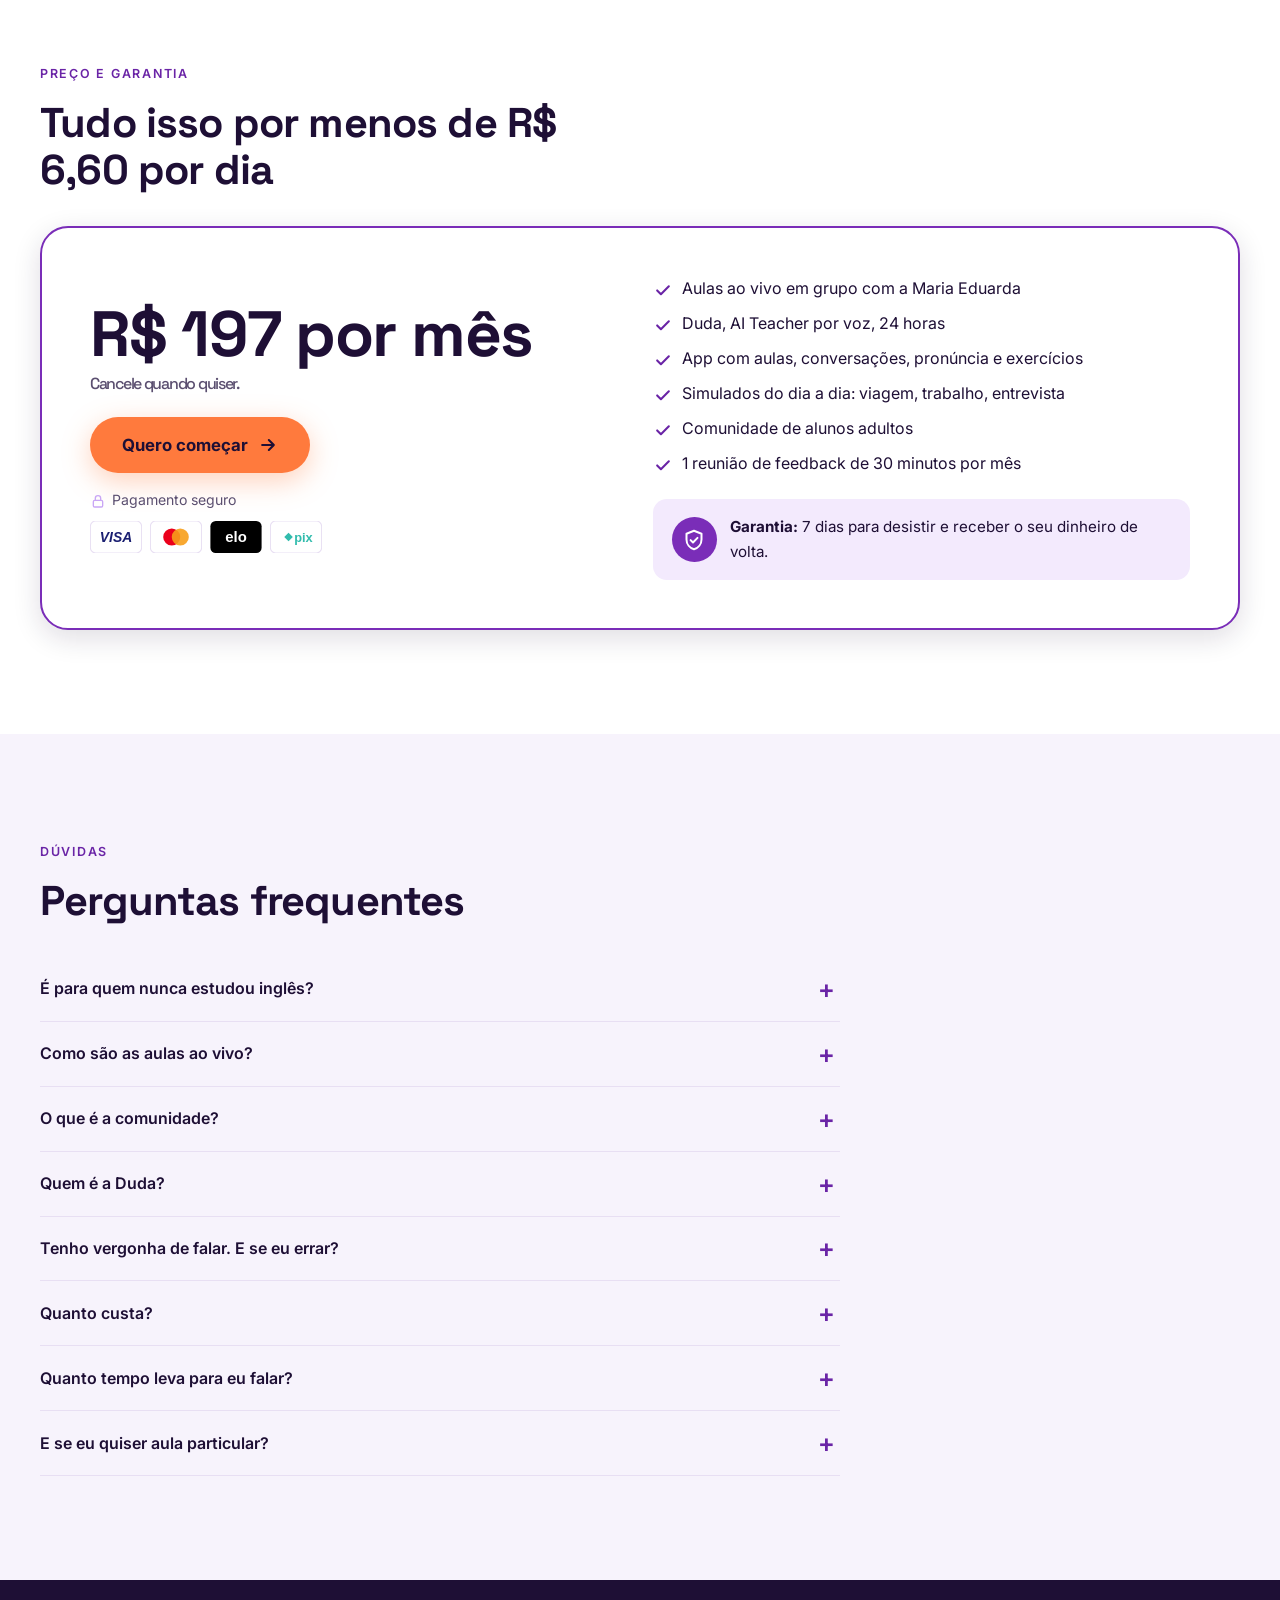
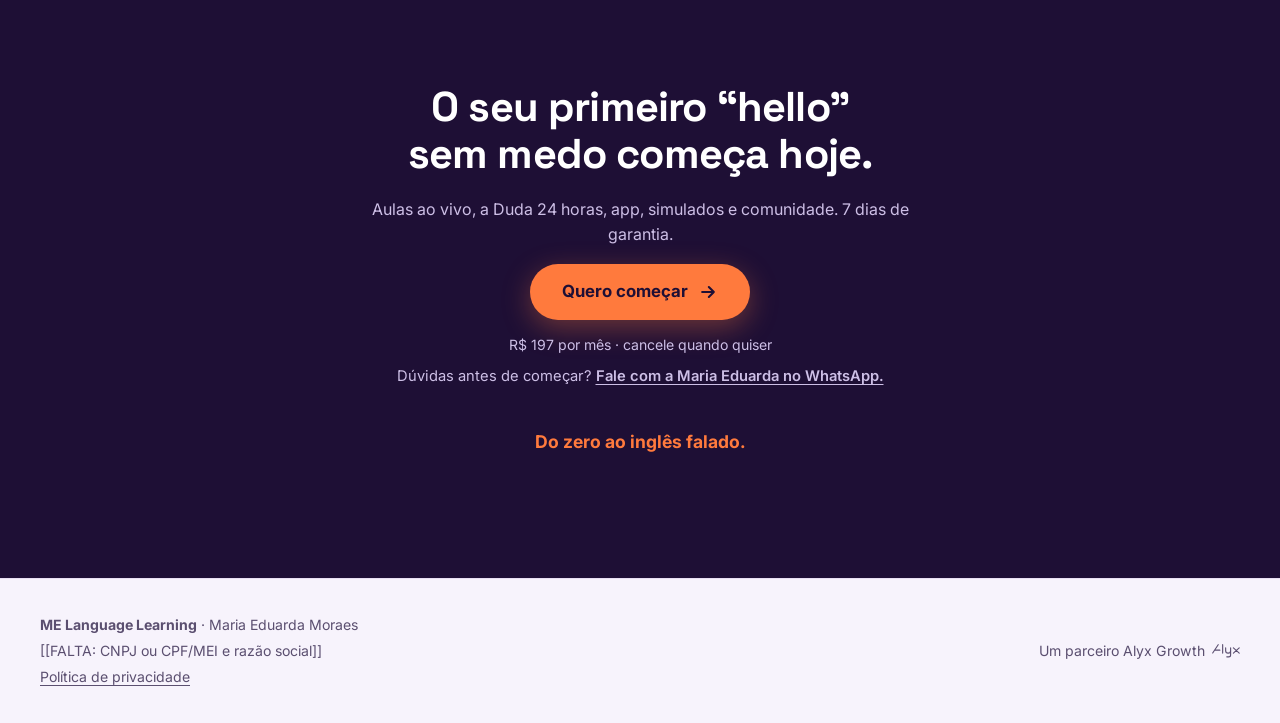
==== commit 65213a3c: "Alternância de fundos" ====
--- a/index.html
+++ b/index.html
@@ -243,6 +243,21 @@
 </div>
 </section>
 
+<section class="sobre-clara comunidade" aria-labelledby="comh">
+<div class="wrap com-grade">
+<div>
+<span class="eyebrow">Comunidade</span>
+<h2 id="comh">Você não aprende sozinho</h2>
+<p style="margin-top:1rem">Você entra num grupo de alunos adultos que estão no mesmo caminho. Pratica com eles, tira dúvidas, comemora a primeira conversa e não desiste no meio.</p>
+</div>
+<ul class="com-lista">
+<li><span><svg viewBox="0 0 24 24" fill="none" stroke="currentColor" stroke-width="1.8" stroke-linecap="round" stroke-linejoin="round" aria-hidden="true"><circle cx="9" cy="8" r="3.5"/><circle cx="17" cy="9" r="2.5"/><path d="M3 20c.6-3.4 3-5.5 6-5.5s5.4 2.1 6 5.5M15 14.6c2.6 0 4.6 1.8 5 4.4"/></svg></span><b>Turma de adultos</b>Gente como você, começando do zero.</li>
+<li><span><svg viewBox="0 0 24 24" fill="none" stroke="currentColor" stroke-width="1.8" stroke-linecap="round" stroke-linejoin="round" aria-hidden="true"><path d="M21 12a8 8 0 0 1-11.8 7L4 20l1.1-4.6A8 8 0 1 1 21 12z"/><path d="M9 11h6M9 14h3.5"/></svg></span><b>Prática entre alunos</b>Conversa de verdade, sem medo de errar.</li>
+<li><span><svg viewBox="0 0 24 24" fill="none" stroke="currentColor" stroke-width="1.8" stroke-linecap="round" stroke-linejoin="round" aria-hidden="true"><circle cx="12" cy="12" r="8"/><circle cx="12" cy="12" r="4"/><circle cx="12" cy="12" r="1"/></svg></span><b>Constância</b>Quem pratica junto chega mais longe.</li>
+</ul>
+</div>
+</section>
+
 <section class="escura sim" aria-labelledby="simh">
 <div class="wrap">
 <span class="eyebrow">Simulados do dia a dia</span>
@@ -258,20 +273,6 @@
 </div>
 </section>
 
-<section class="sobre-clara comunidade" aria-labelledby="comh">
-<div class="wrap com-grade">
-<div>
-<span class="eyebrow">Comunidade</span>
-<h2 id="comh">Você não aprende sozinho</h2>
-<p style="margin-top:1rem">Você entra num grupo de alunos adultos que estão no mesmo caminho. Pratica com eles, tira dúvidas, comemora a primeira conversa e não desiste no meio.</p>
-</div>
-<ul class="com-lista">
-<li><span><svg viewBox="0 0 24 24" fill="none" stroke="currentColor" stroke-width="1.8" stroke-linecap="round" stroke-linejoin="round" aria-hidden="true"><circle cx="9" cy="8" r="3.5"/><circle cx="17" cy="9" r="2.5"/><path d="M3 20c.6-3.4 3-5.5 6-5.5s5.4 2.1 6 5.5M15 14.6c2.6 0 4.6 1.8 5 4.4"/></svg></span><b>Turma de adultos</b>Gente como você, começando do zero.</li>
-<li><span><svg viewBox="0 0 24 24" fill="none" stroke="currentColor" stroke-width="1.8" stroke-linecap="round" stroke-linejoin="round" aria-hidden="true"><path d="M21 12a8 8 0 0 1-11.8 7L4 20l1.1-4.6A8 8 0 1 1 21 12z"/><path d="M9 11h6M9 14h3.5"/></svg></span><b>Prática entre alunos</b>Conversa de verdade, sem medo de errar.</li>
-<li><span><svg viewBox="0 0 24 24" fill="none" stroke="currentColor" stroke-width="1.8" stroke-linecap="round" stroke-linejoin="round" aria-hidden="true"><circle cx="12" cy="12" r="8"/><circle cx="12" cy="12" r="4"/><circle cx="12" cy="12" r="1"/></svg></span><b>Constância</b>Quem pratica junto chega mais longe.</li>
-</ul>
-</div>
-</section>
 
 <section class="sobre-clara" aria-labelledby="vant">
 <div class="wrap">
--- a/me.css
+++ b/me.css
@@ -72,3 +72,6 @@
 .virada .phone .ph-bubble{color:#fff}
 .virada .phone .ph-duda{color:var(--cor-texto)}
 @media(max-width:759px){.virada-comp{padding-bottom:0}.virada-comp .virada-foto{width:100%}.phone{position:relative;right:auto;bottom:auto;width:64%;margin:-5rem .5rem 0 auto}}
+/* alternância de fundos entre seções vizinhas */
+.destaques:not(.dores)[aria-labelledby="dest"]{background:var(--cor-fundo-alt)}
+.depos{background:var(--cor-fundo-dourado)}
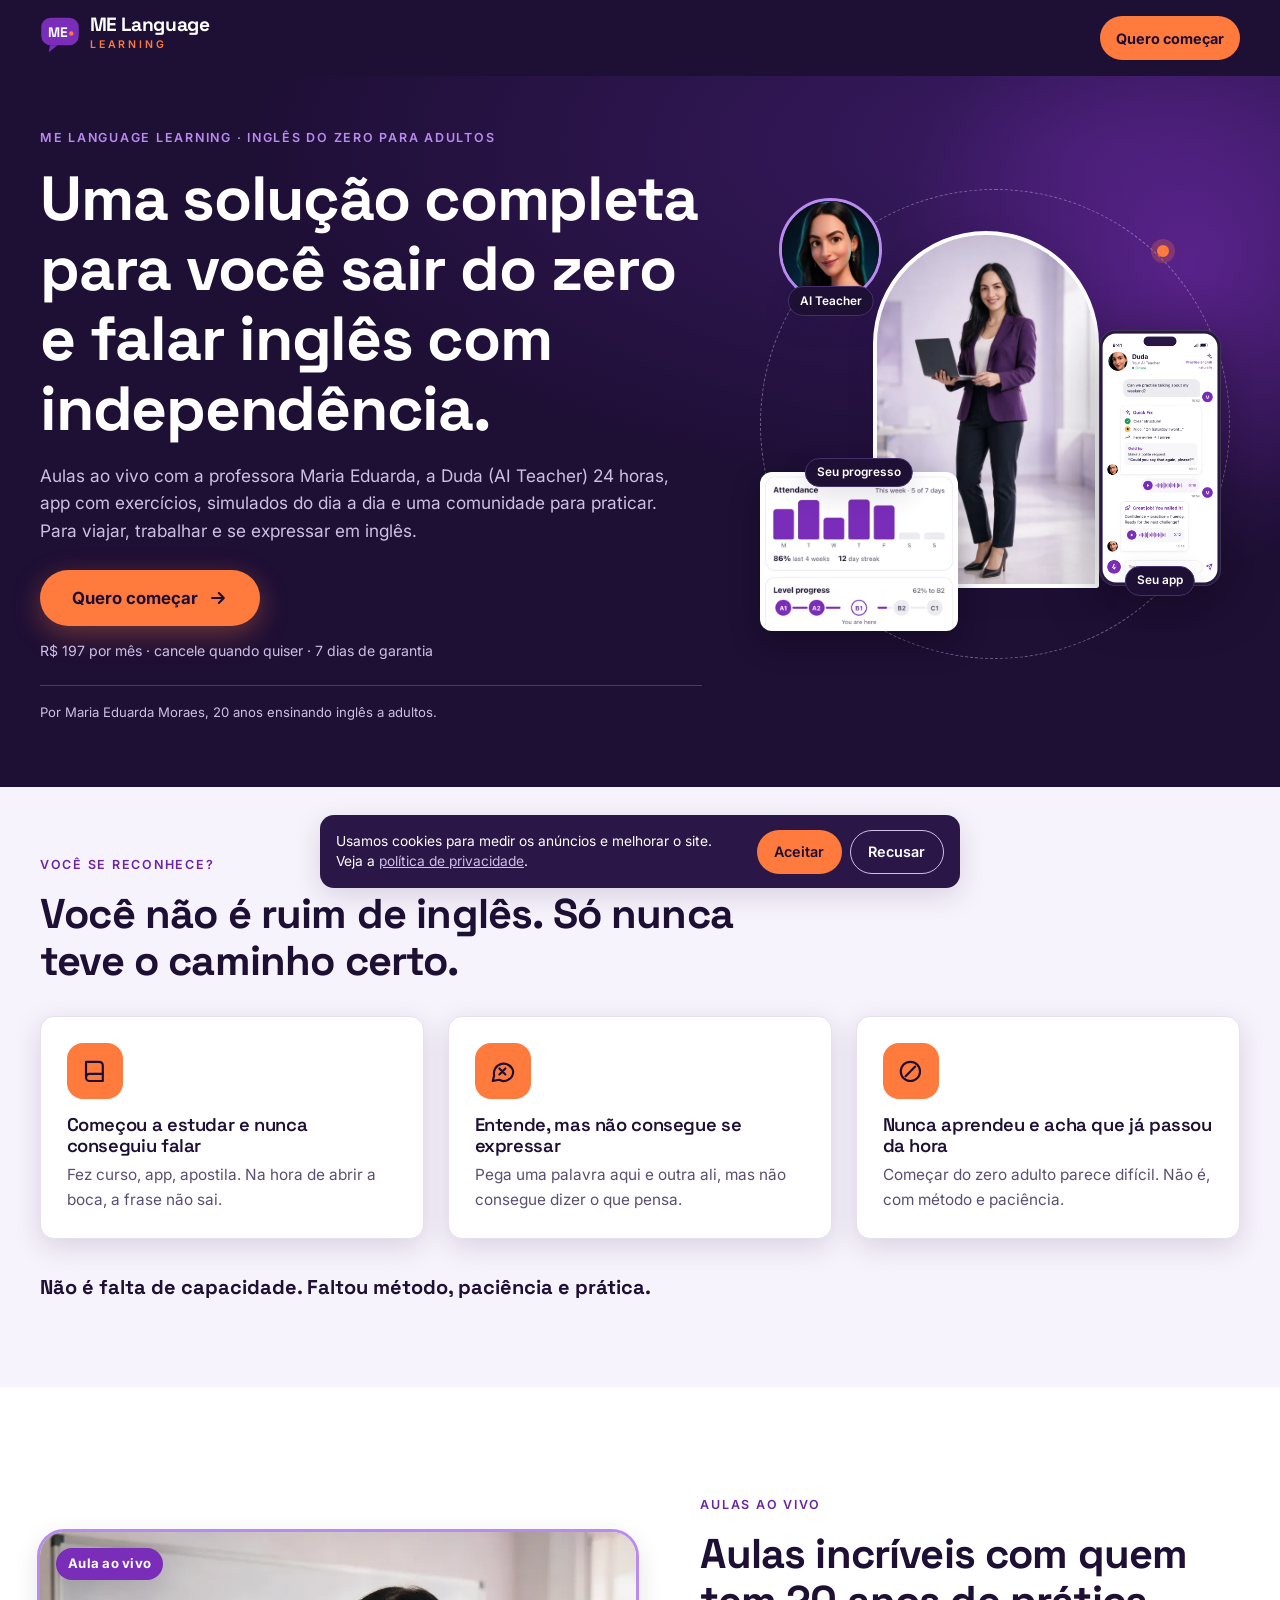
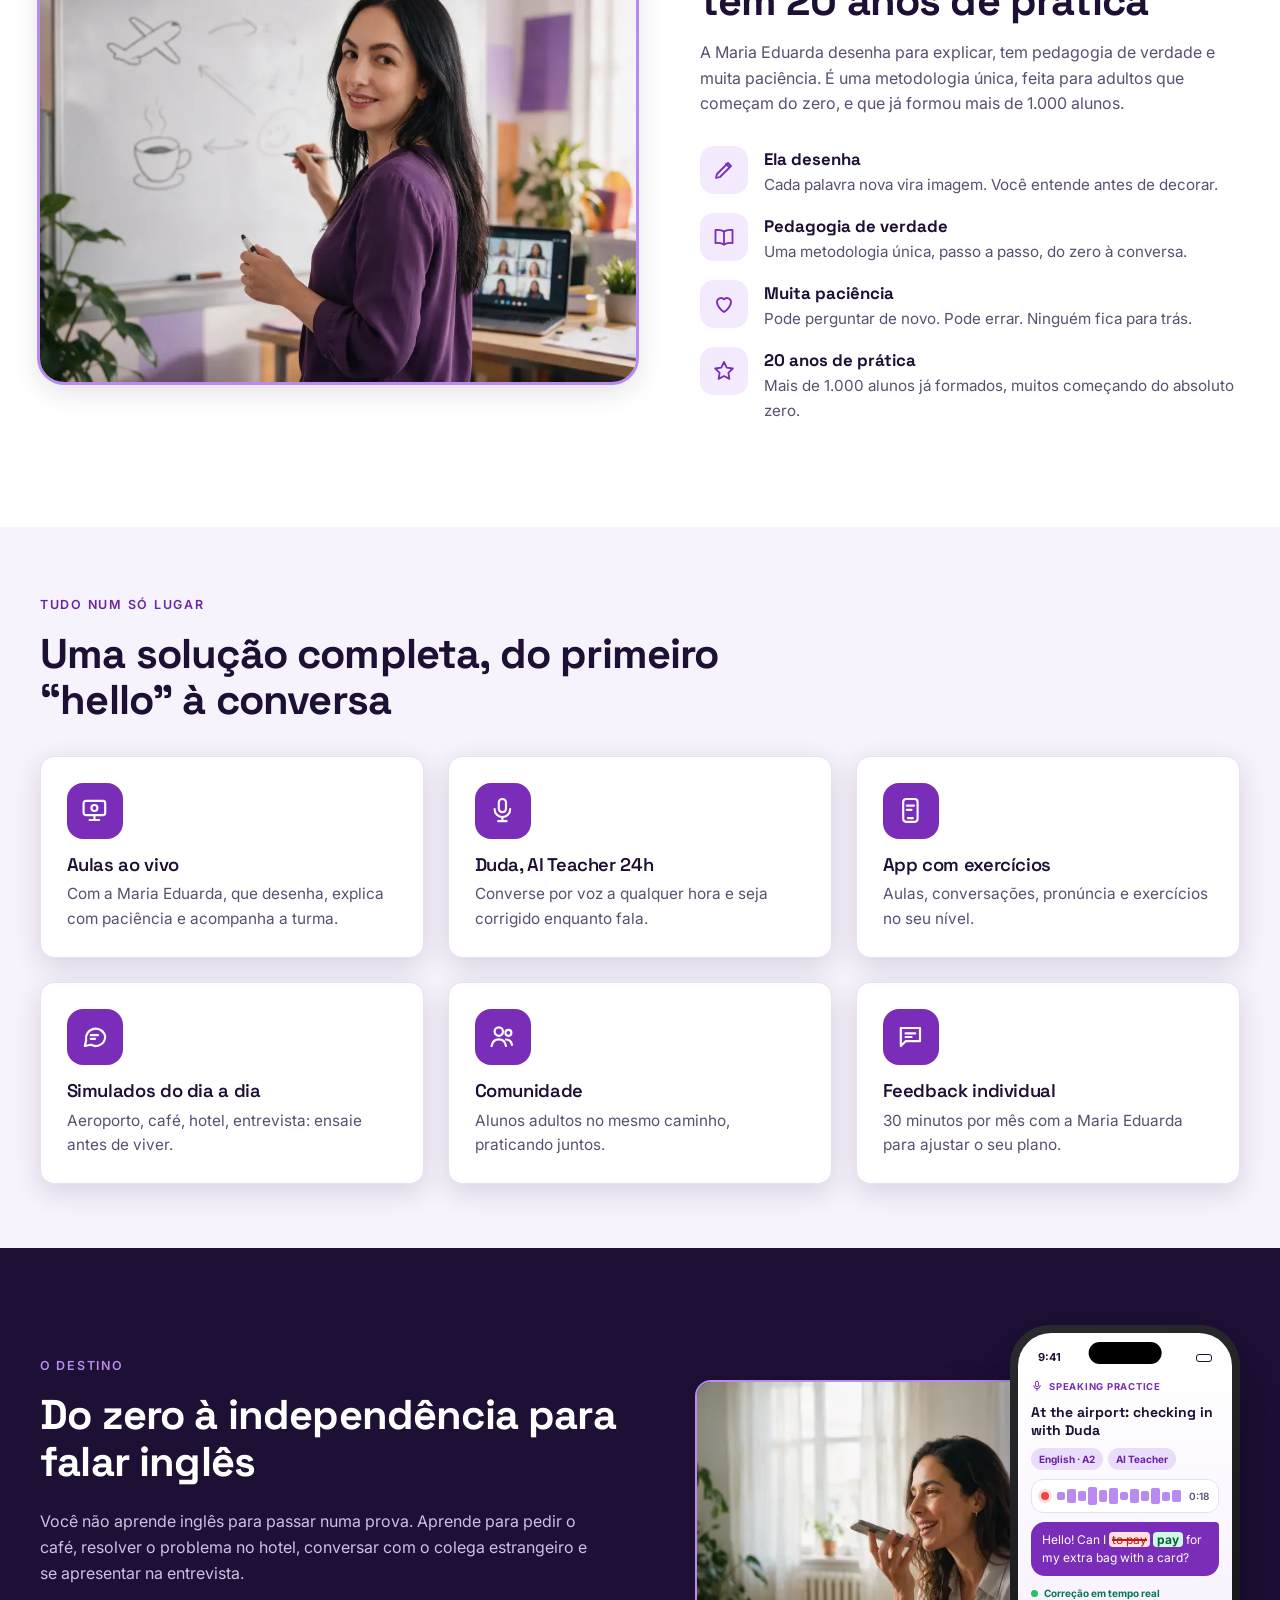
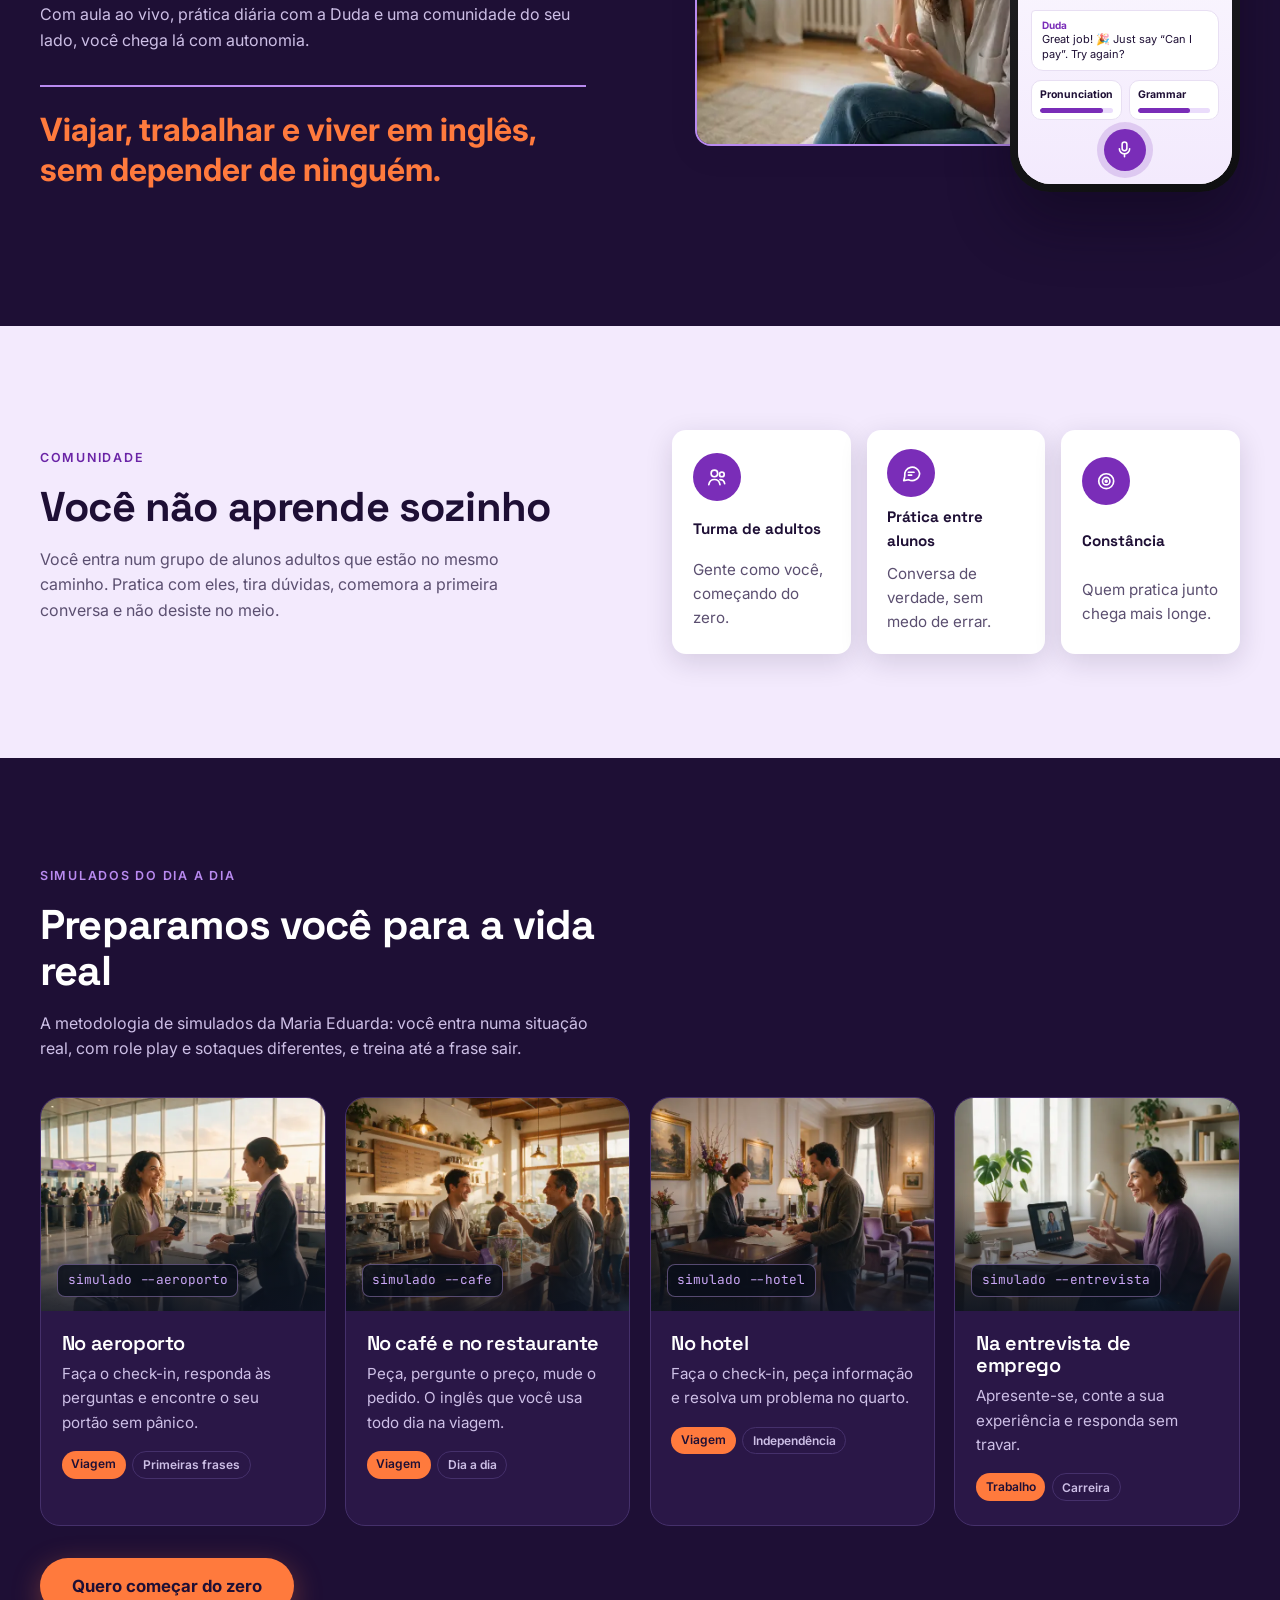
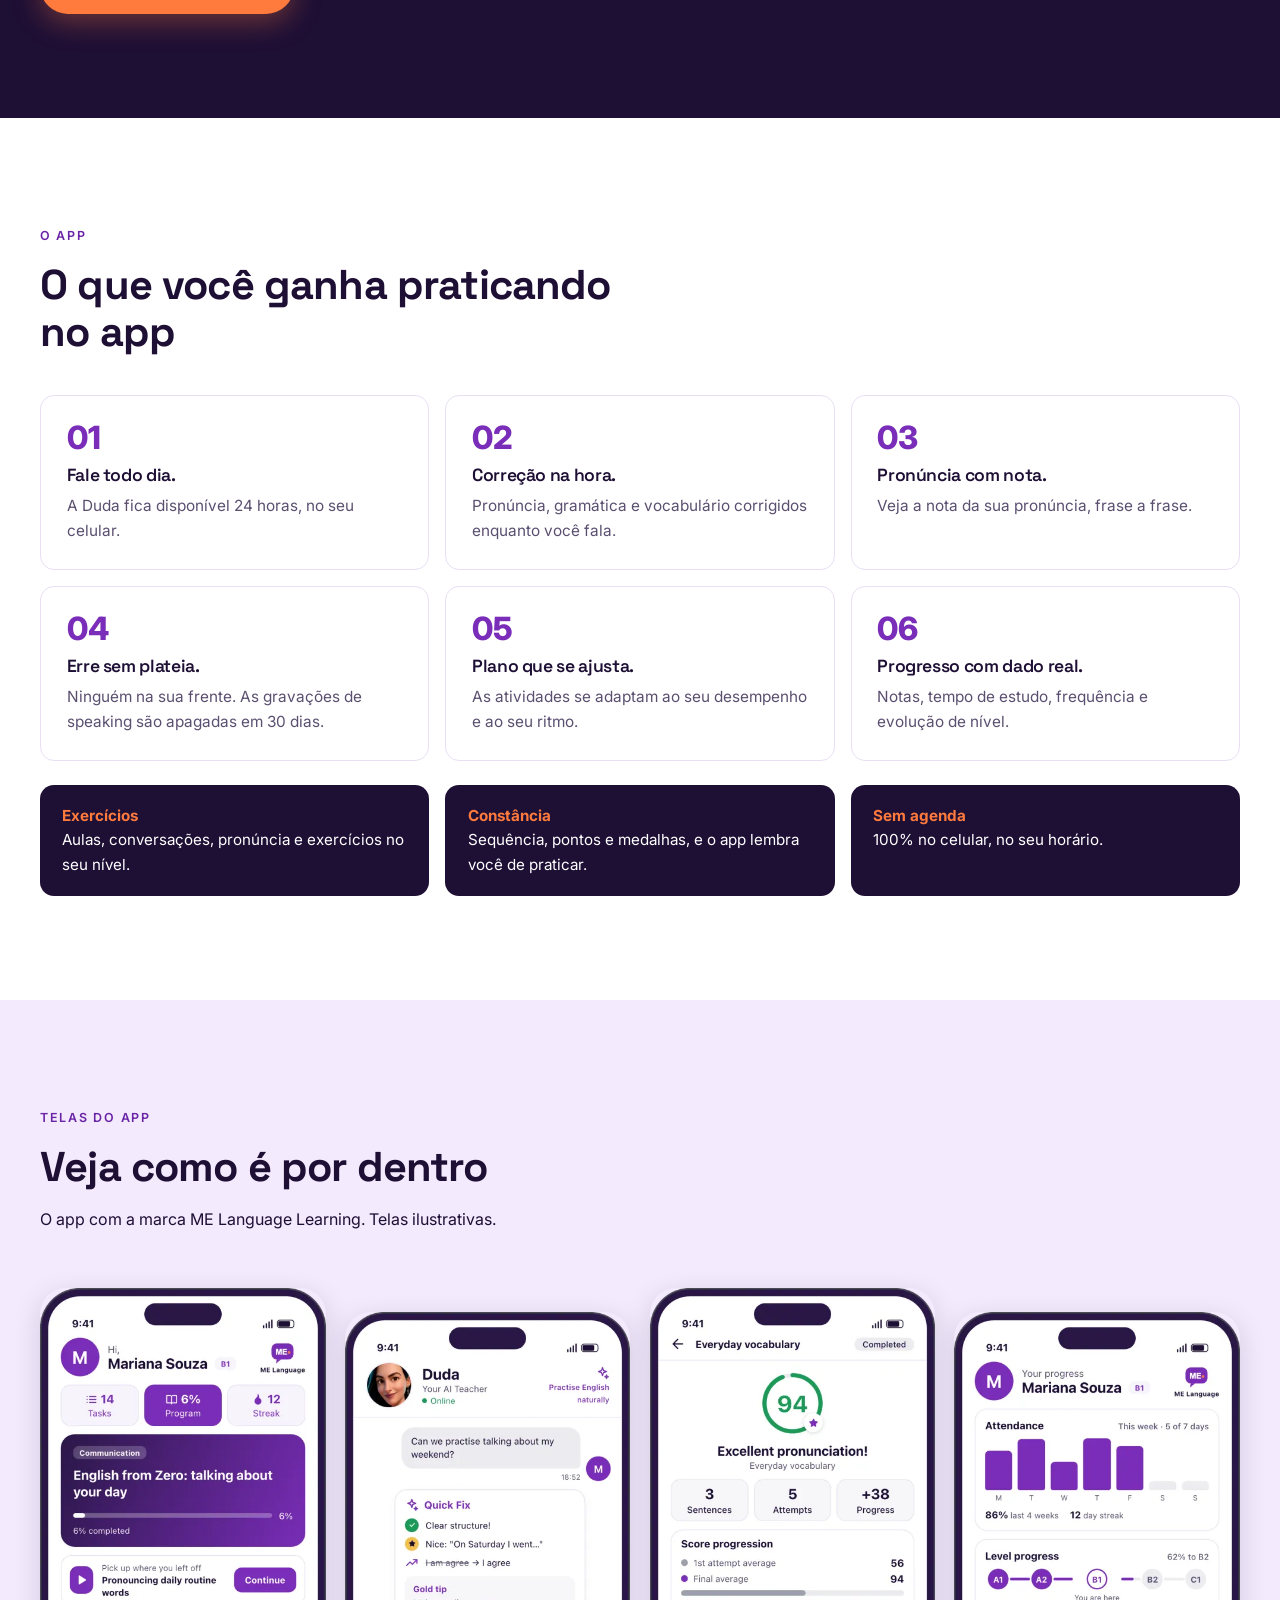
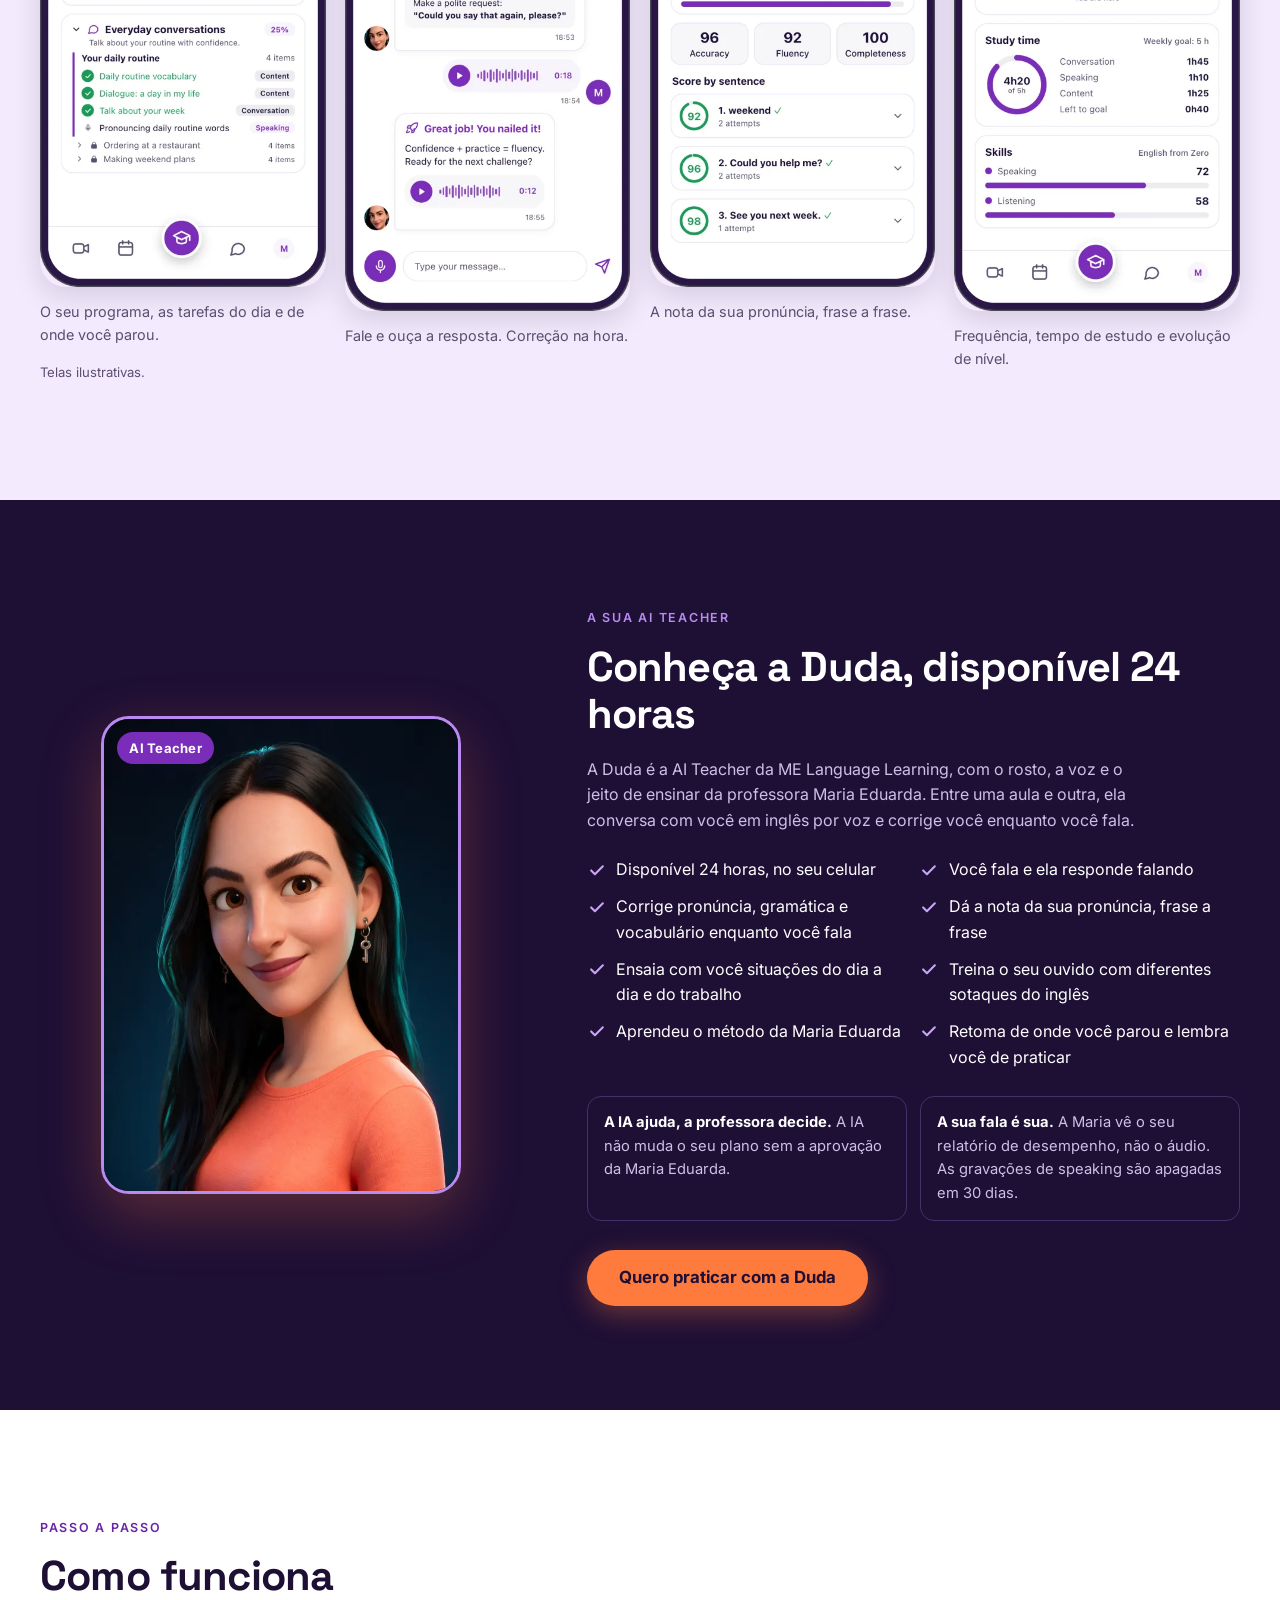
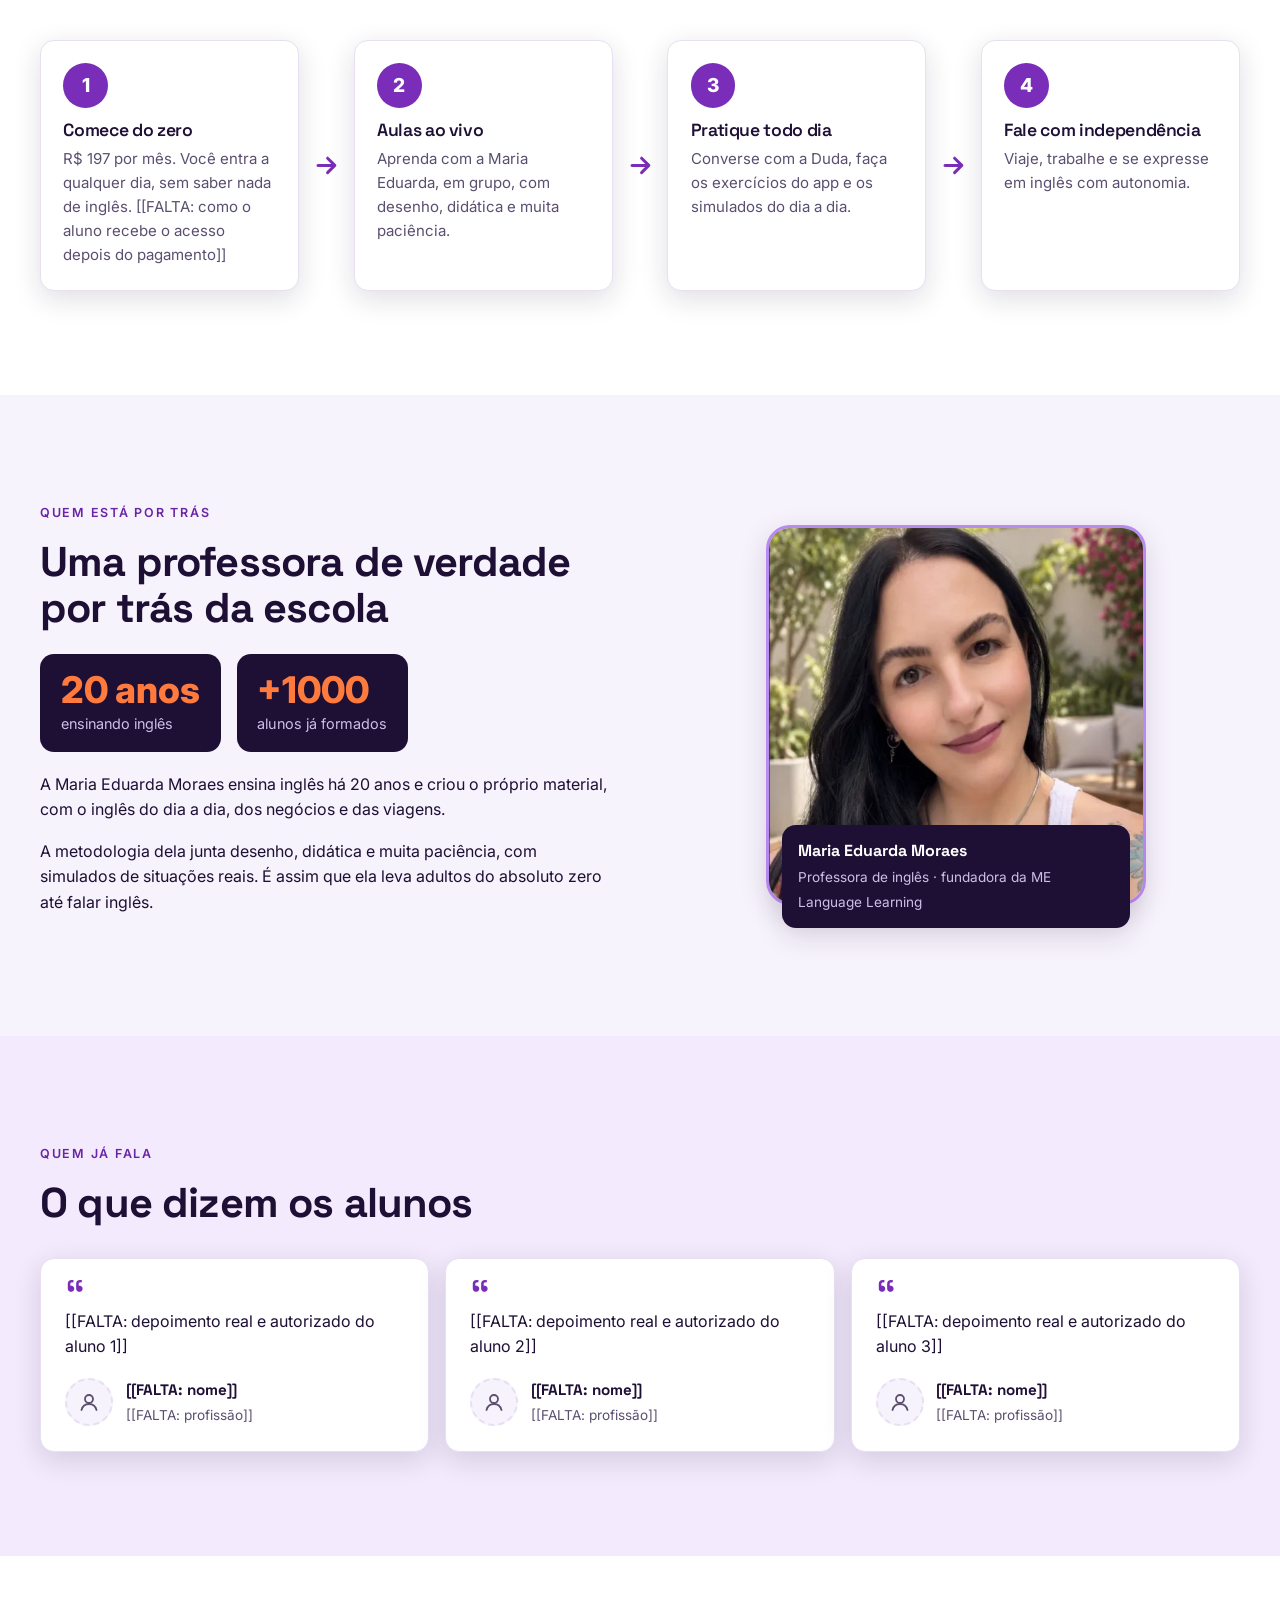
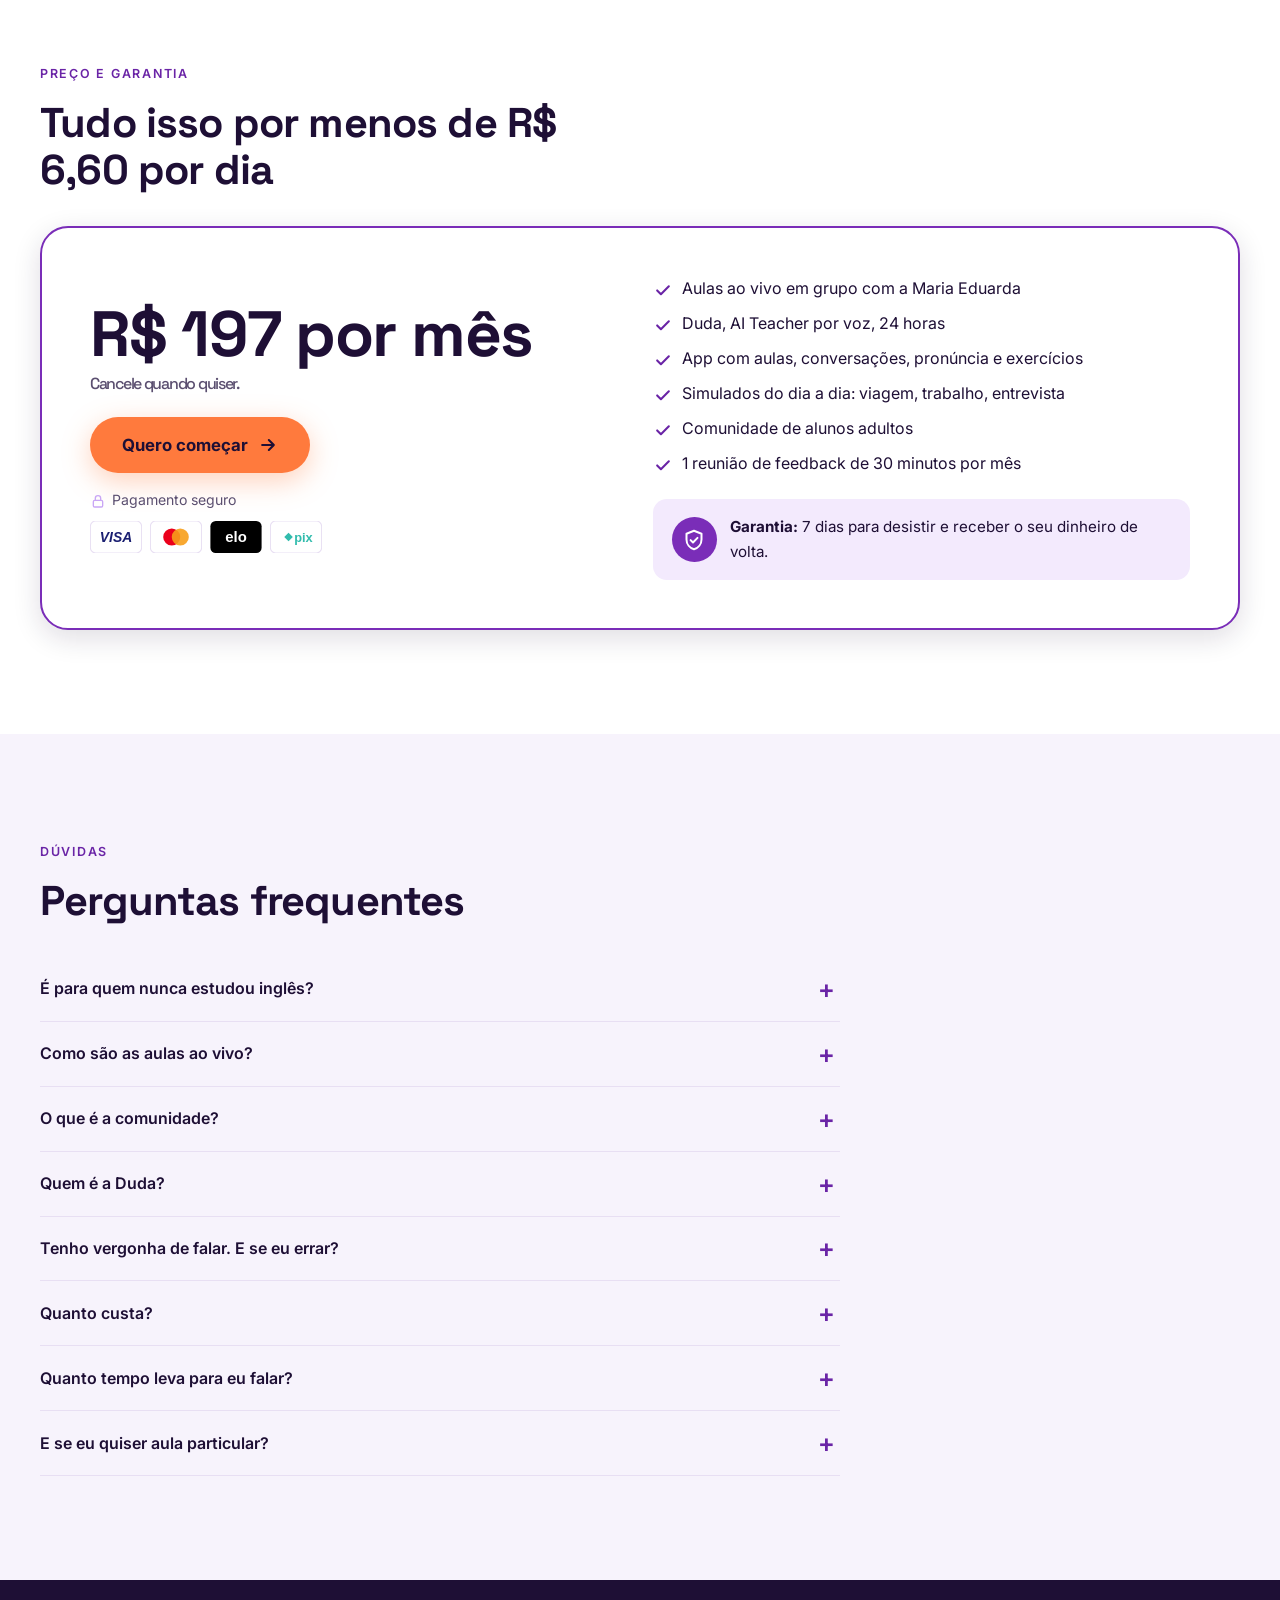
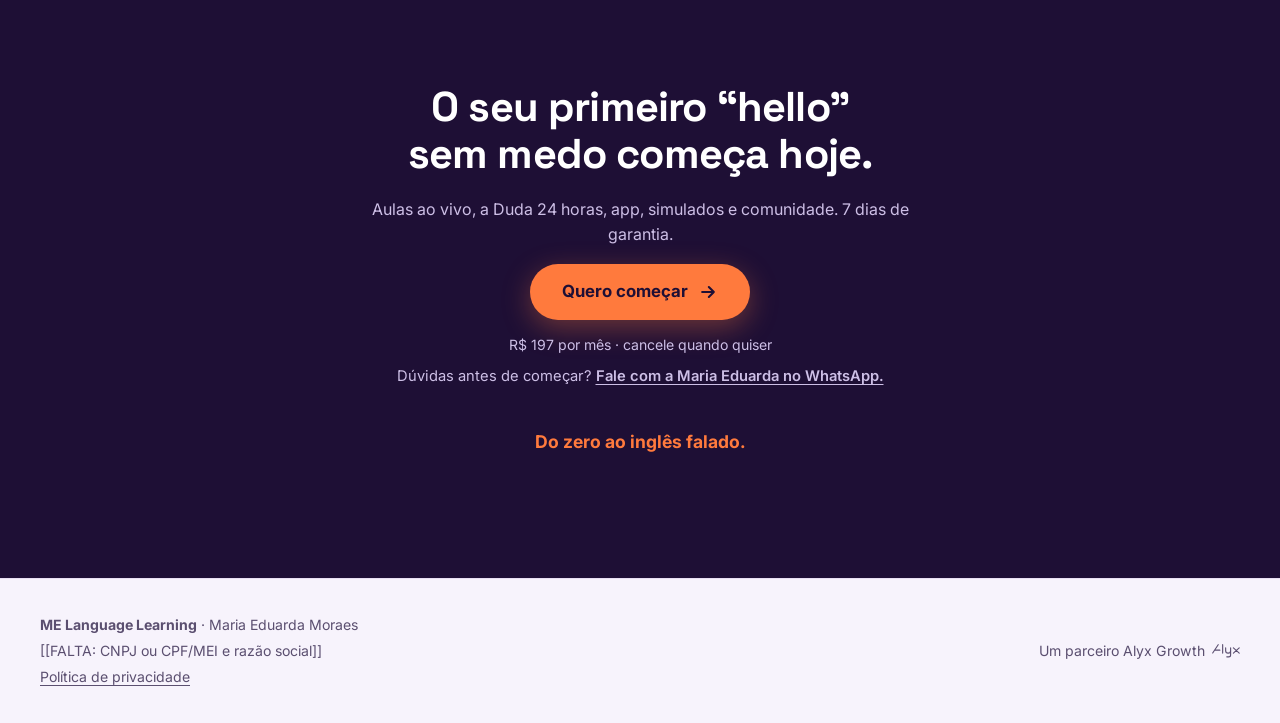
==== commit e8293bbd: "Foto profissional no hero" ====
--- a/index.html
+++ b/index.html
@@ -165,7 +165,7 @@
 </div>
 <div class="hero-comp" aria-label="A professora Maria Eduarda, a AI Teacher Duda, o app e o seu progresso">
 <span class="orbita" aria-hidden="true"></span><span class="ponto" aria-hidden="true"></span>
-<img class="arco" src="img/maria-arco.webp" width="520" height="521" fetchpriority="high" alt="Maria Eduarda Moraes, professora de inglês e fundadora da ME Language Learning.">
+<img class="arco" src="img/maria-arco.webp" width="520" height="780" fetchpriority="high" alt="Maria Eduarda Moraes, professora de inglês e fundadora da ME Language Learning.">
 <figure class="hc-ai"><img src="img/duda-circulo.webp" width="200" height="266" alt="Duda, a AI Teacher, em 3D."><figcaption>AI Teacher</figcaption></figure>
 <figure class="hc-app"><img src="img/chat.webp" width="480" height="1007" alt="Tela do app com uma conversa por voz com a Duda."><figcaption>Seu app</figcaption></figure>
 <figure class="hc-prog"><img src="img/card-progresso.webp" width="520" height="418" alt="Cartão com a frequência e a evolução de nível do aluno."><figcaption>Seu progresso</figcaption></figure>
--- a/me.css
+++ b/me.css
@@ -75,3 +75,5 @@
 /* alternância de fundos entre seções vizinhas */
 .destaques:not(.dores)[aria-labelledby="dest"]{background:var(--cor-fundo-alt)}
 .depos{background:var(--cor-fundo-dourado)}
+/* foto de corpo inteiro no arco do hero */
+.hero-comp .arco{object-position:50% 8%;background:#EFE6FA}
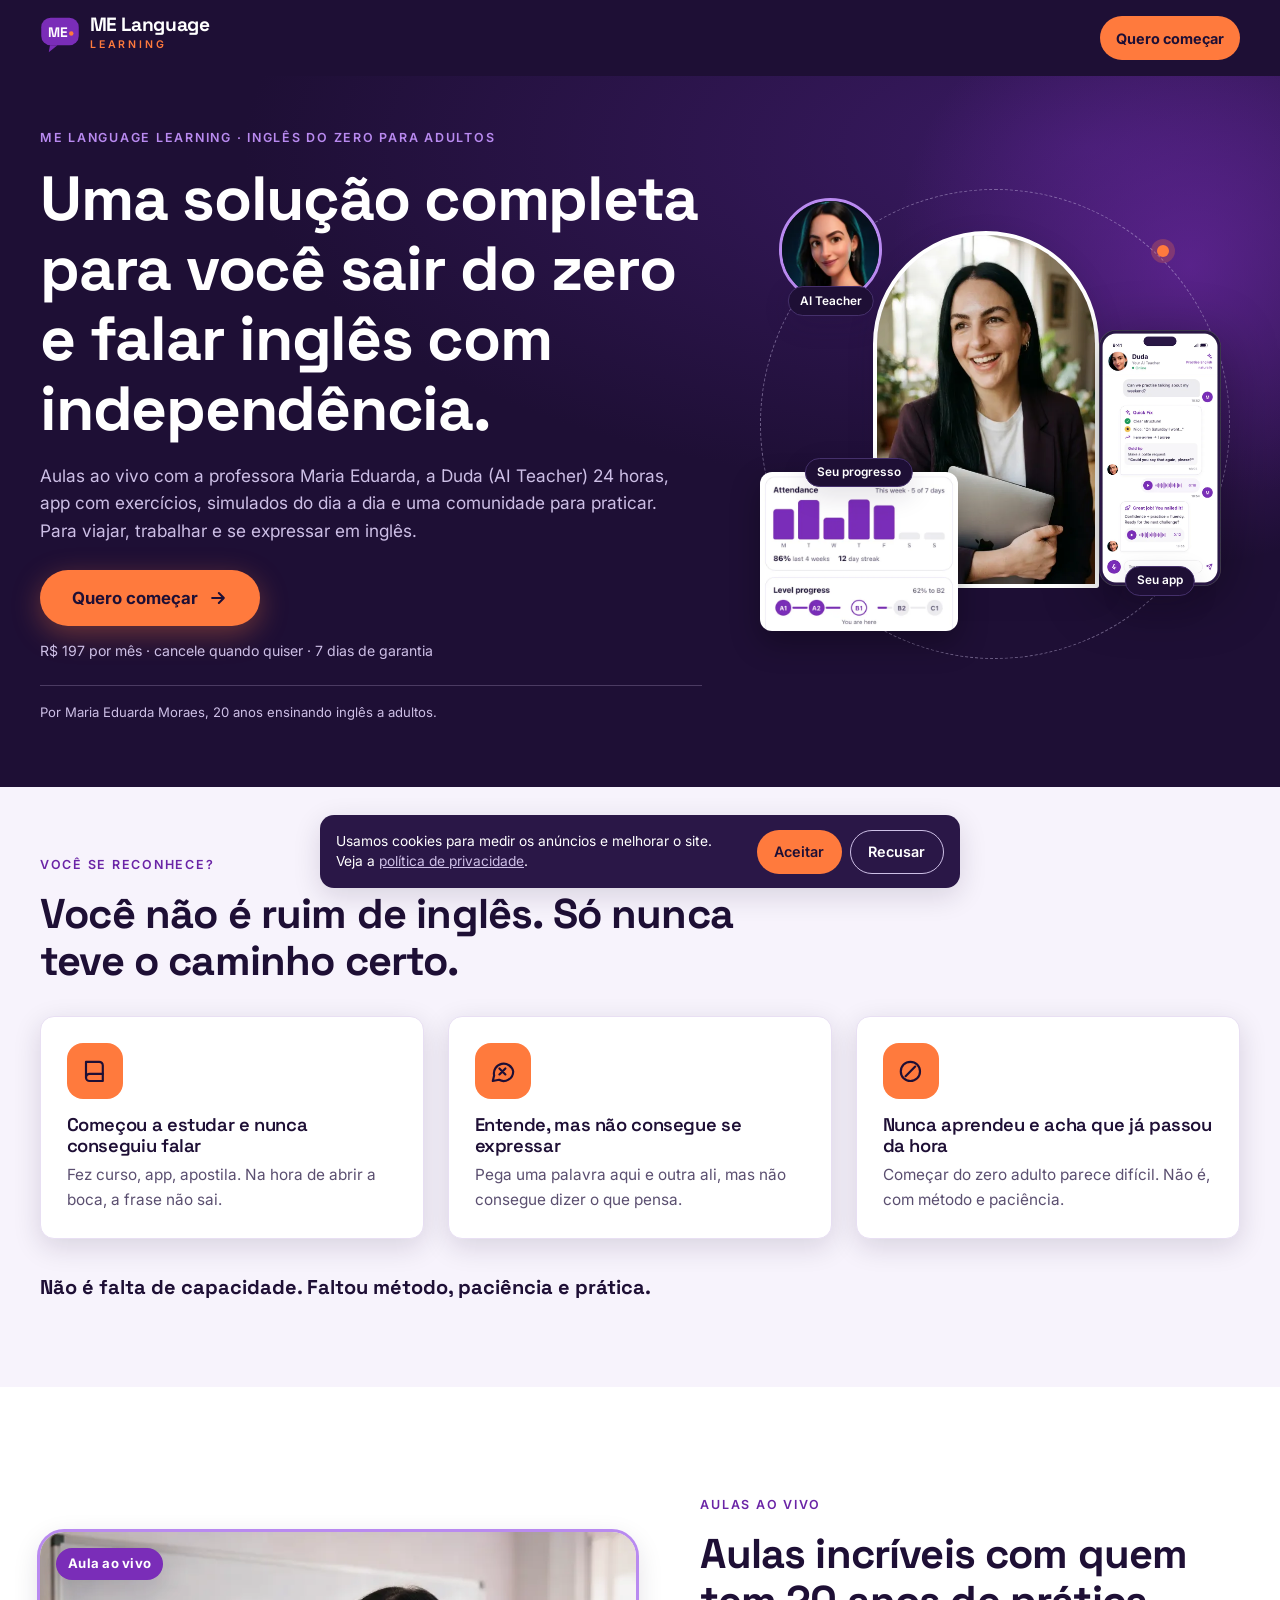
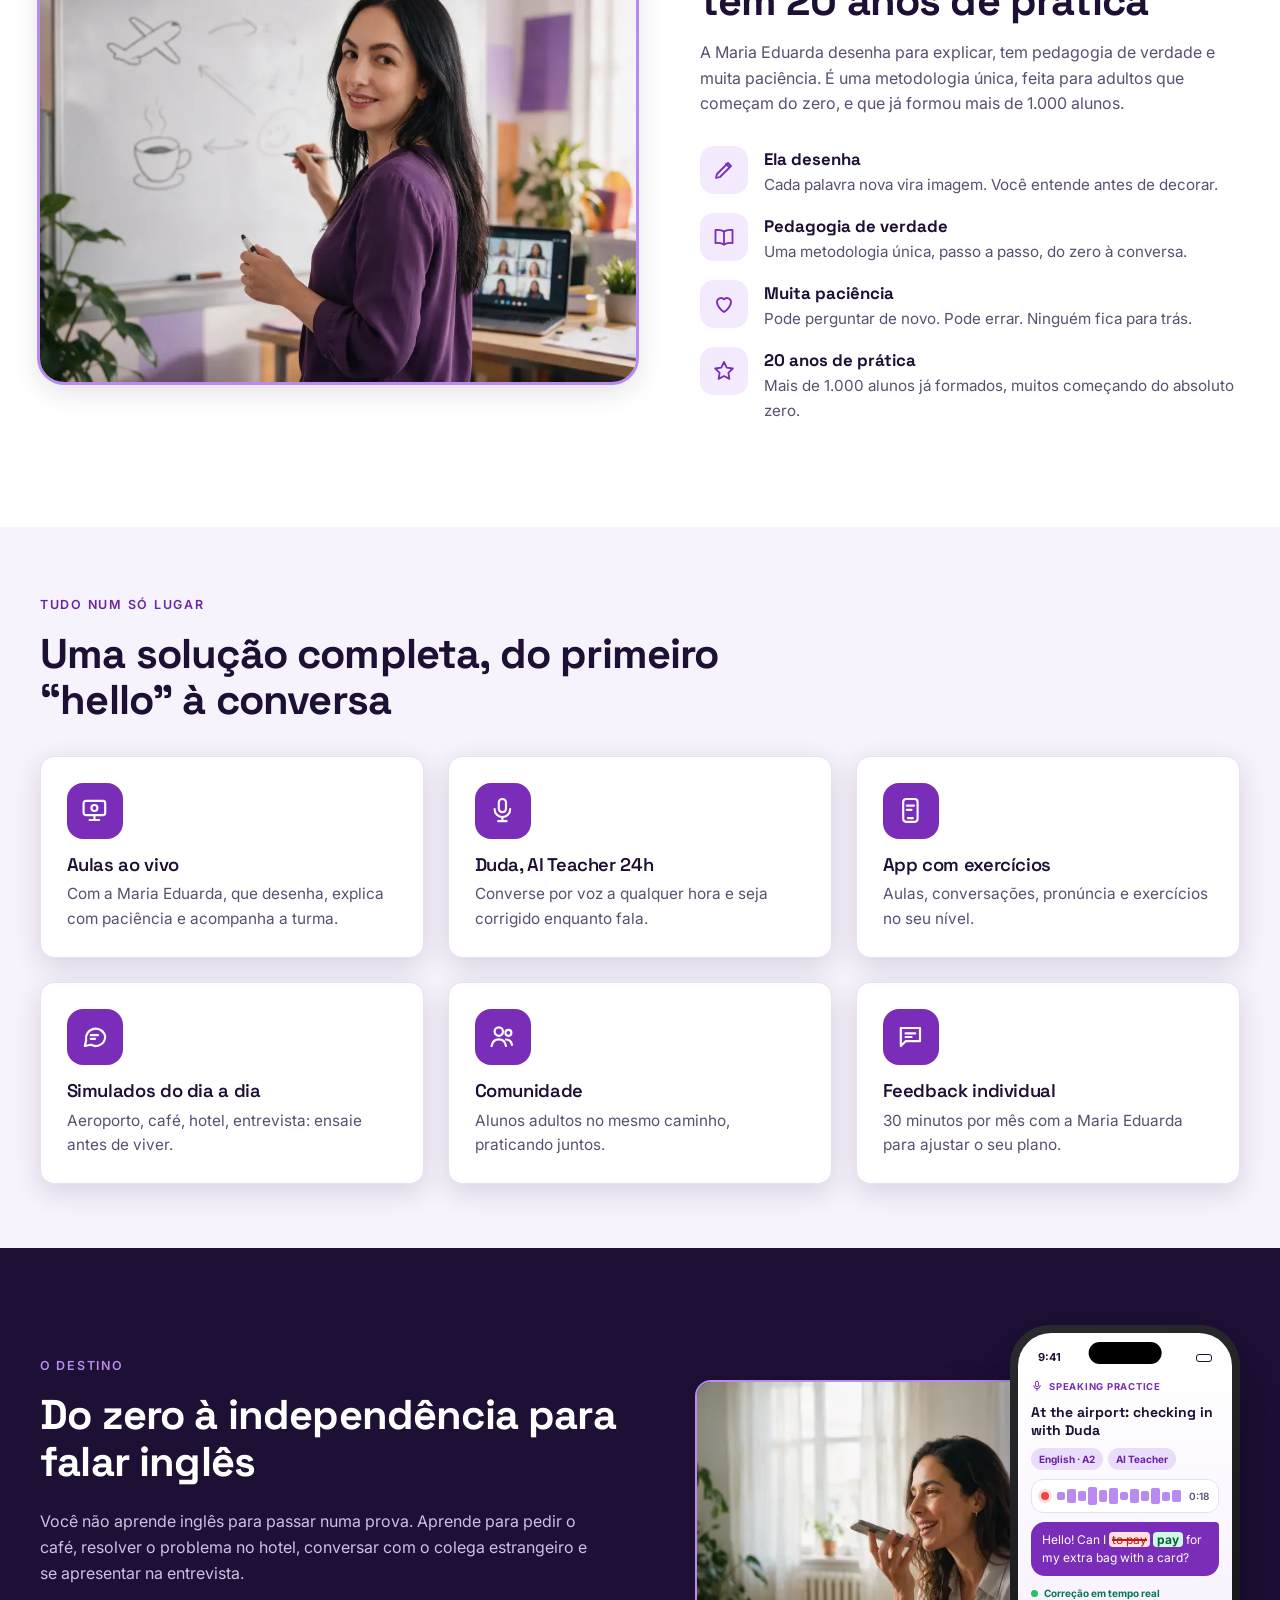
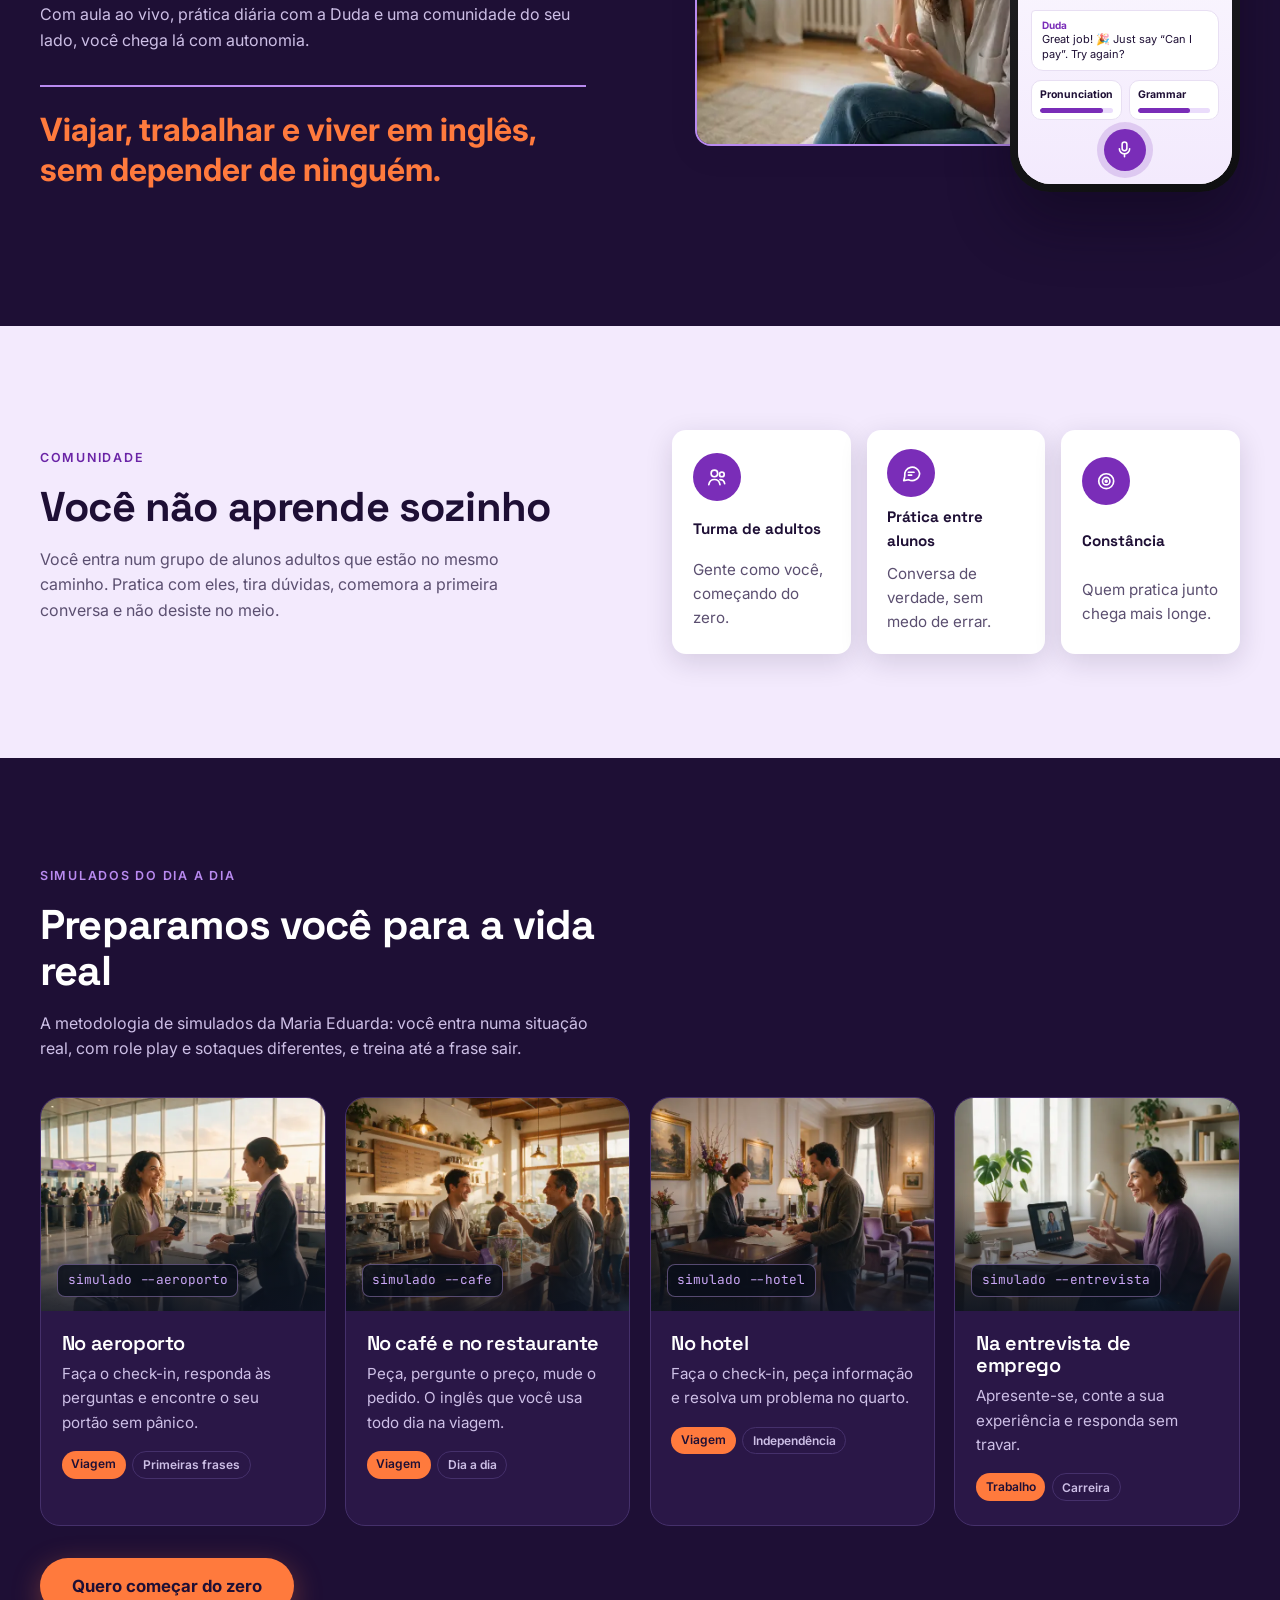
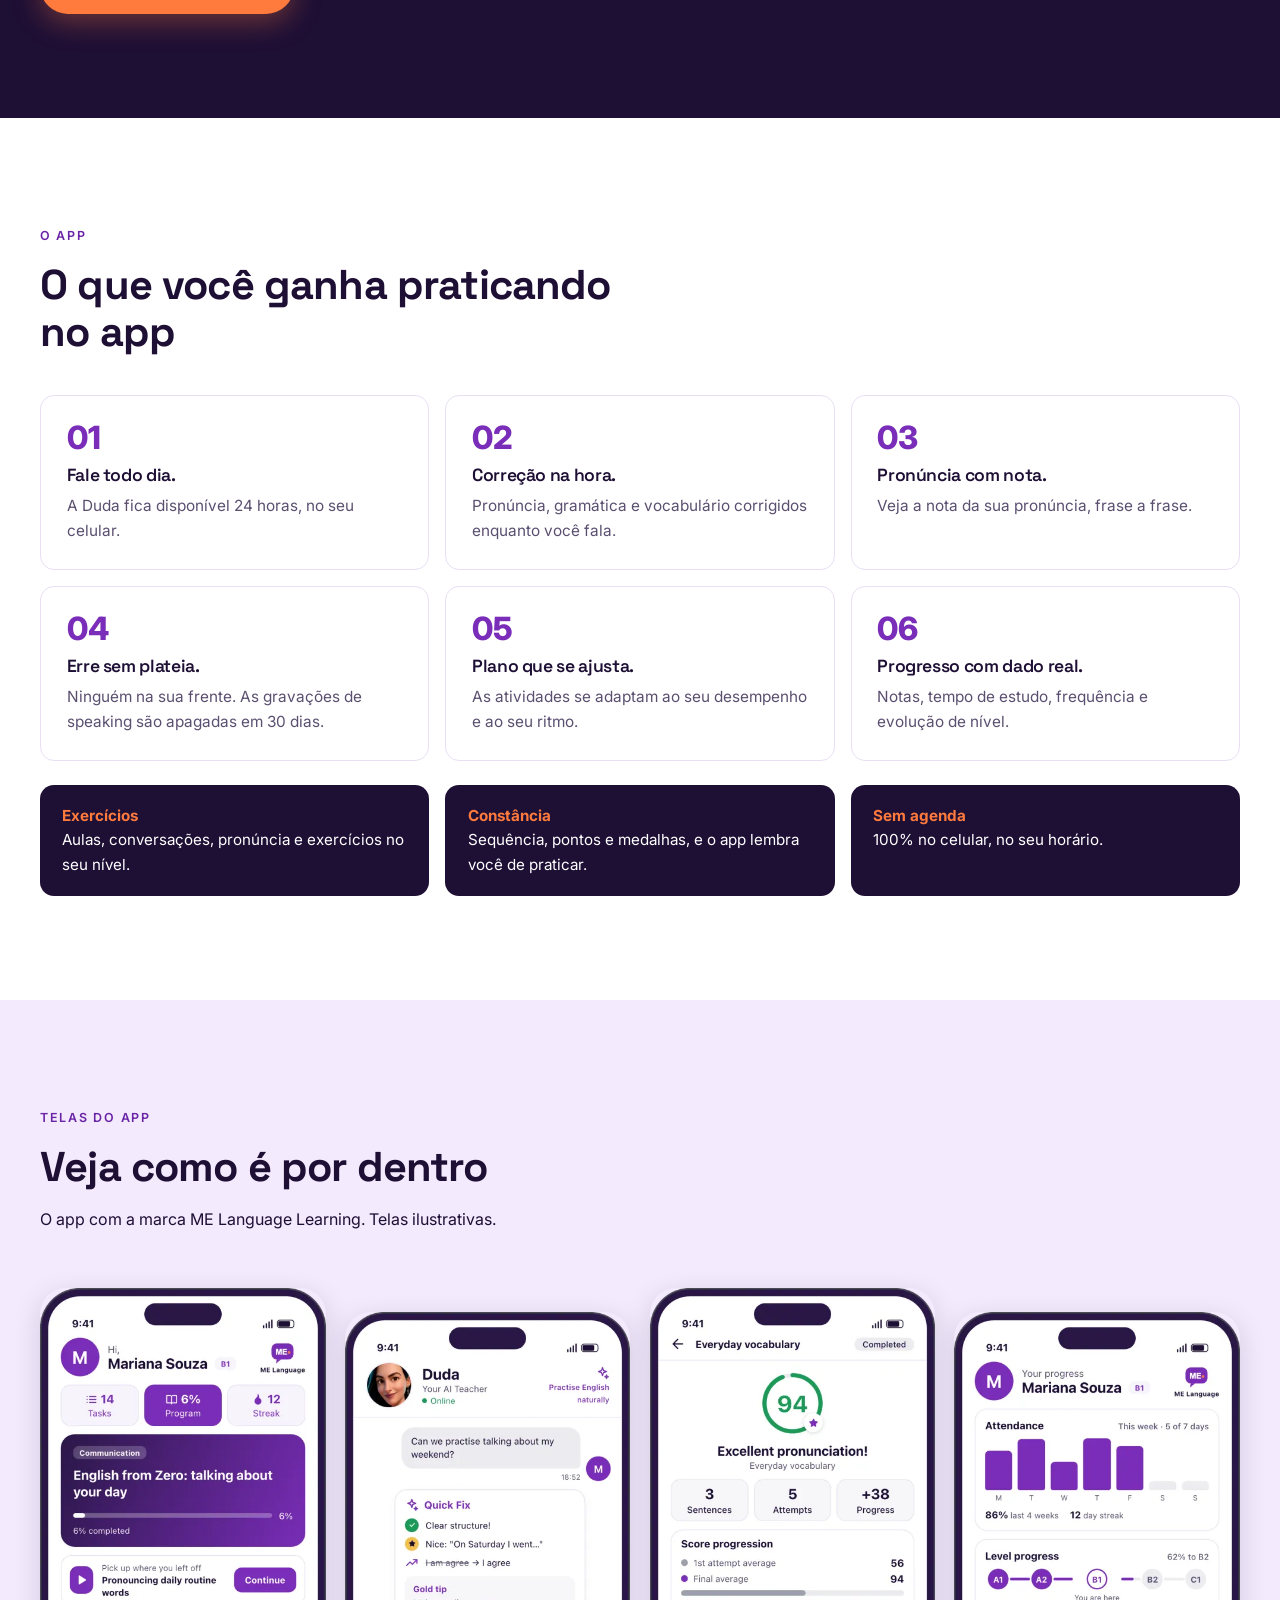
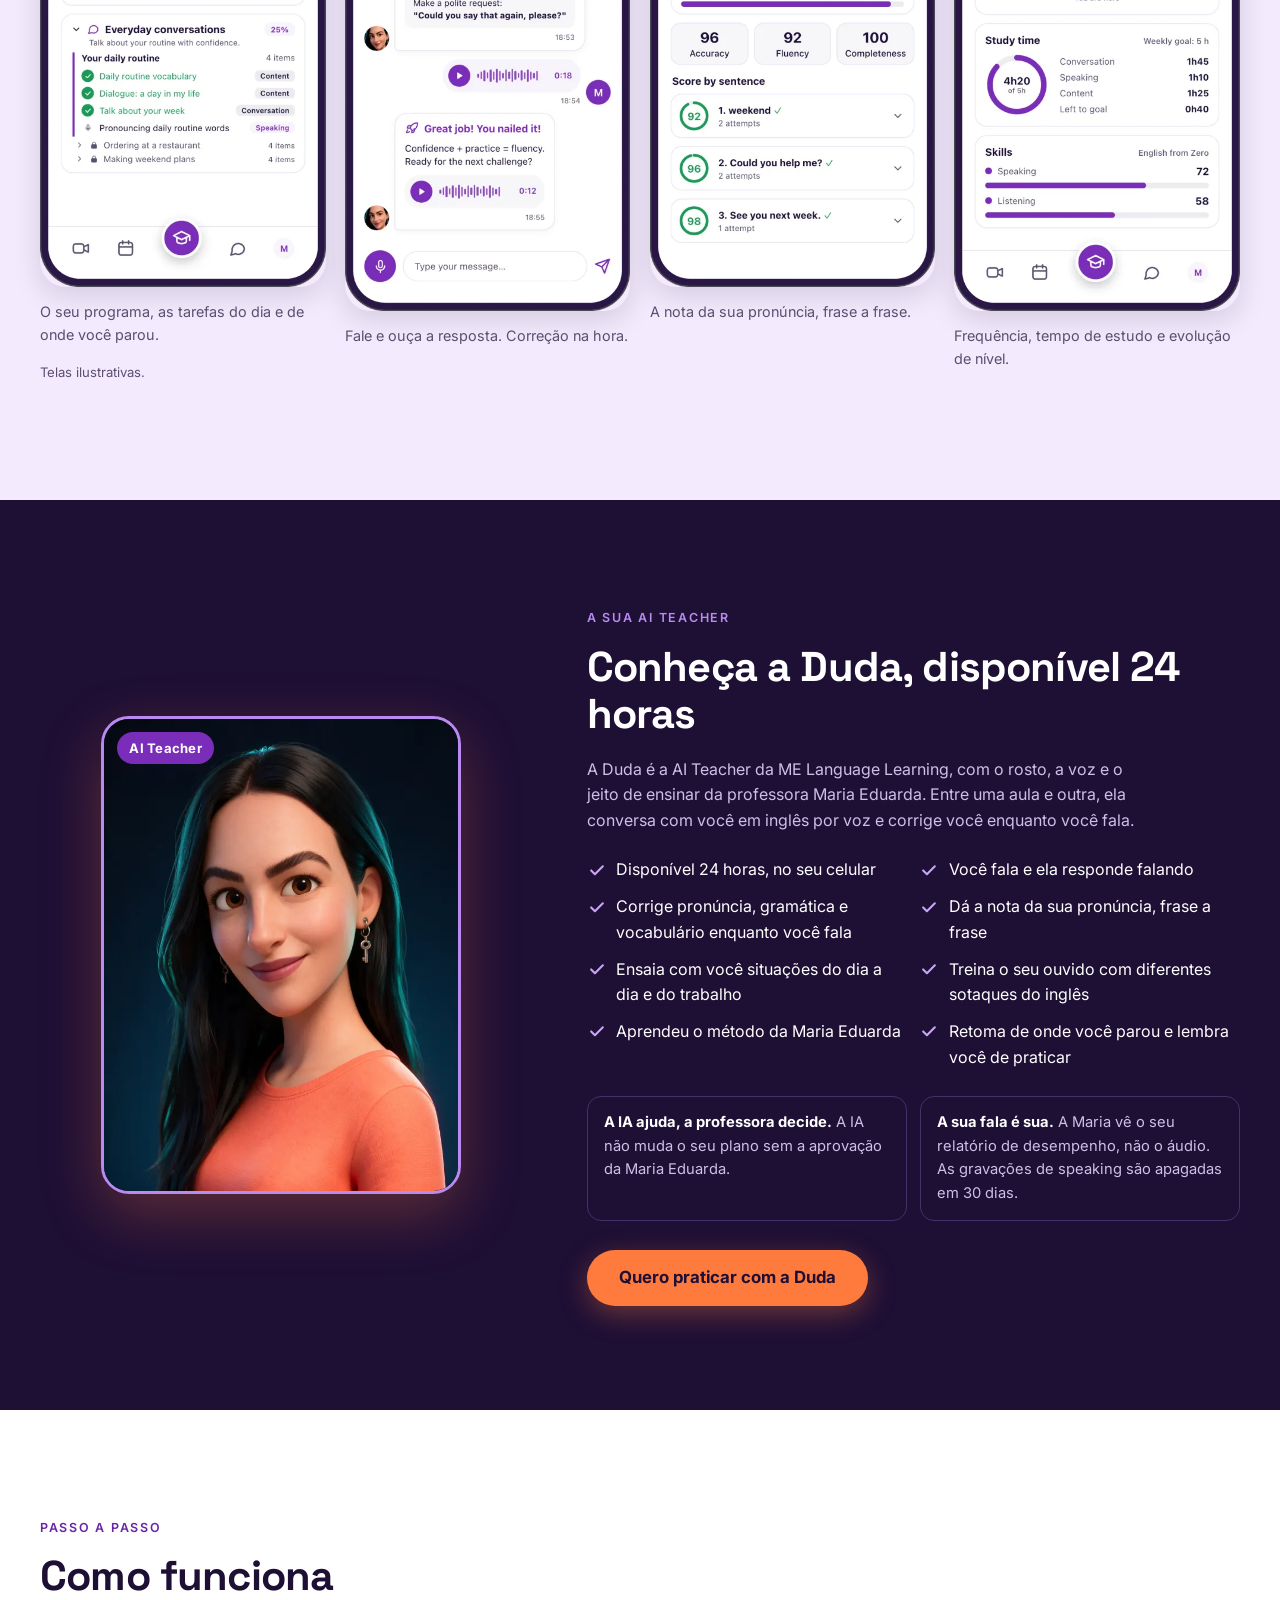
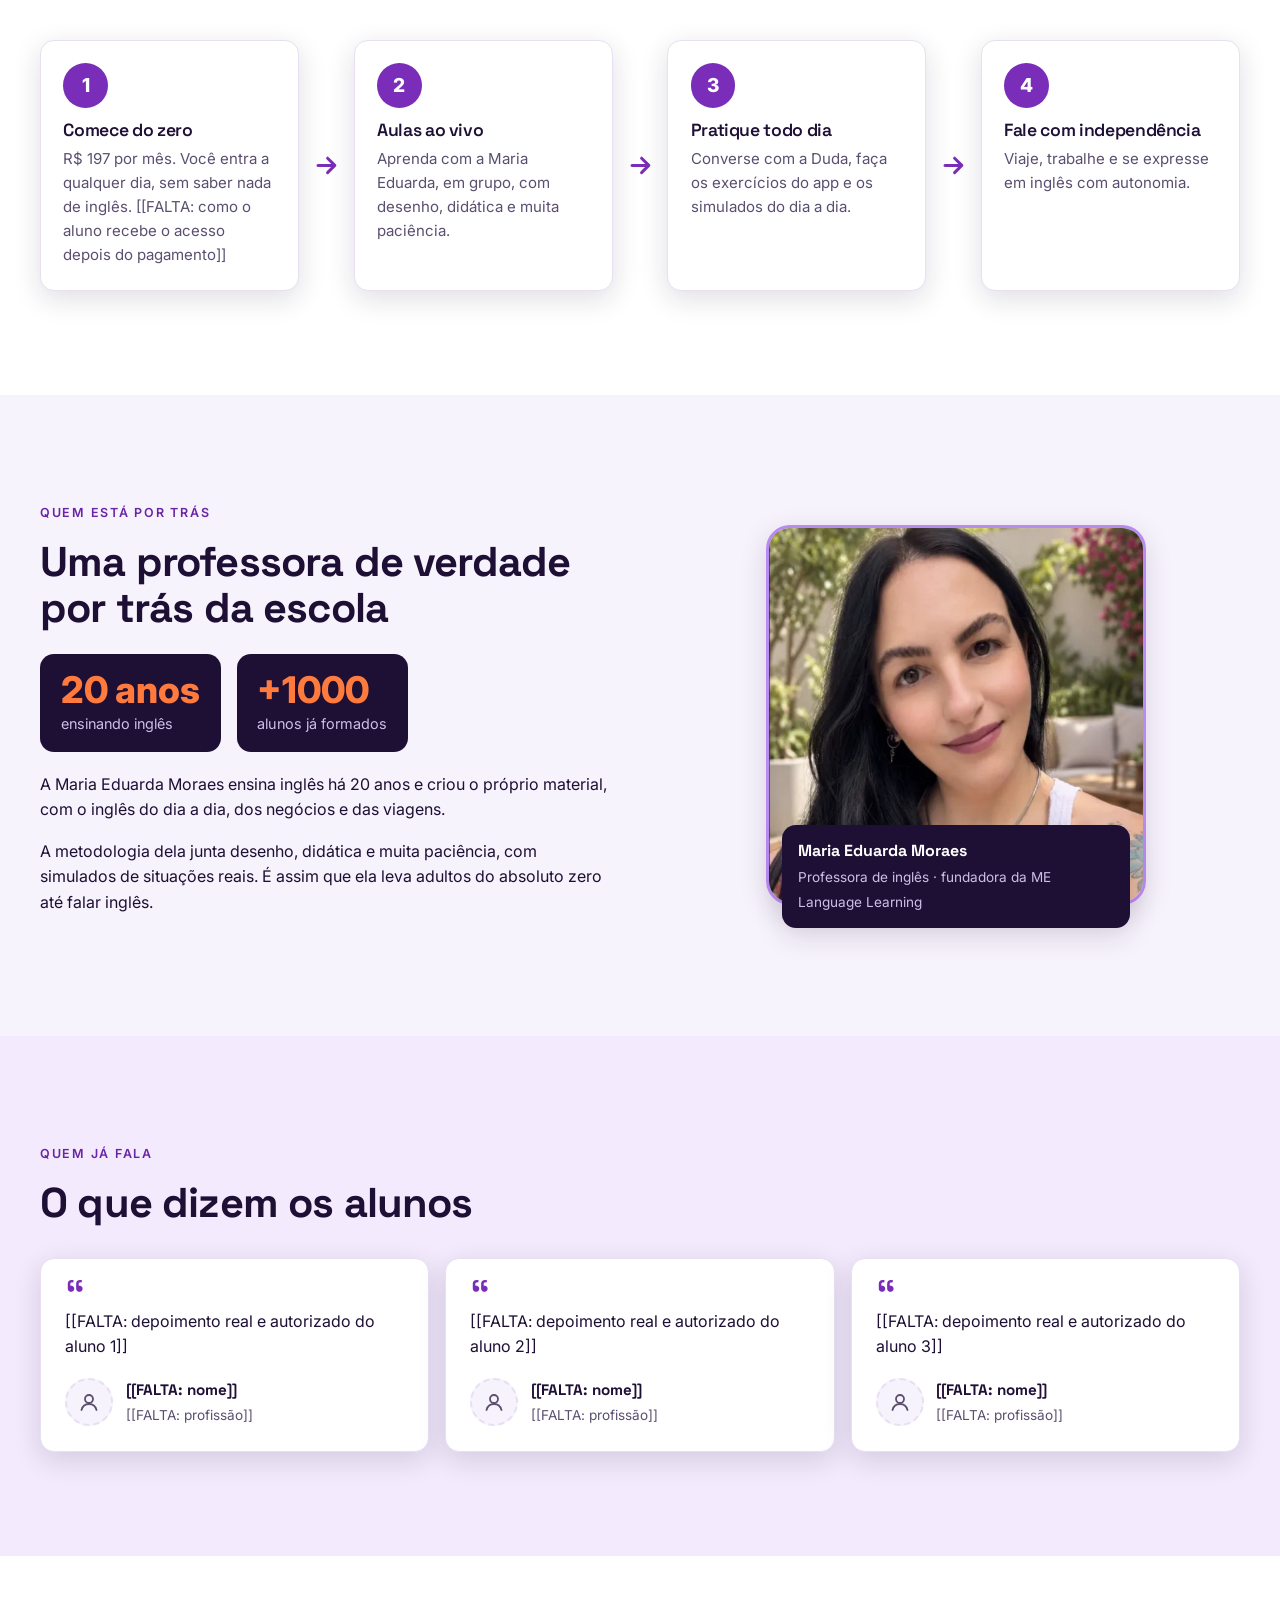
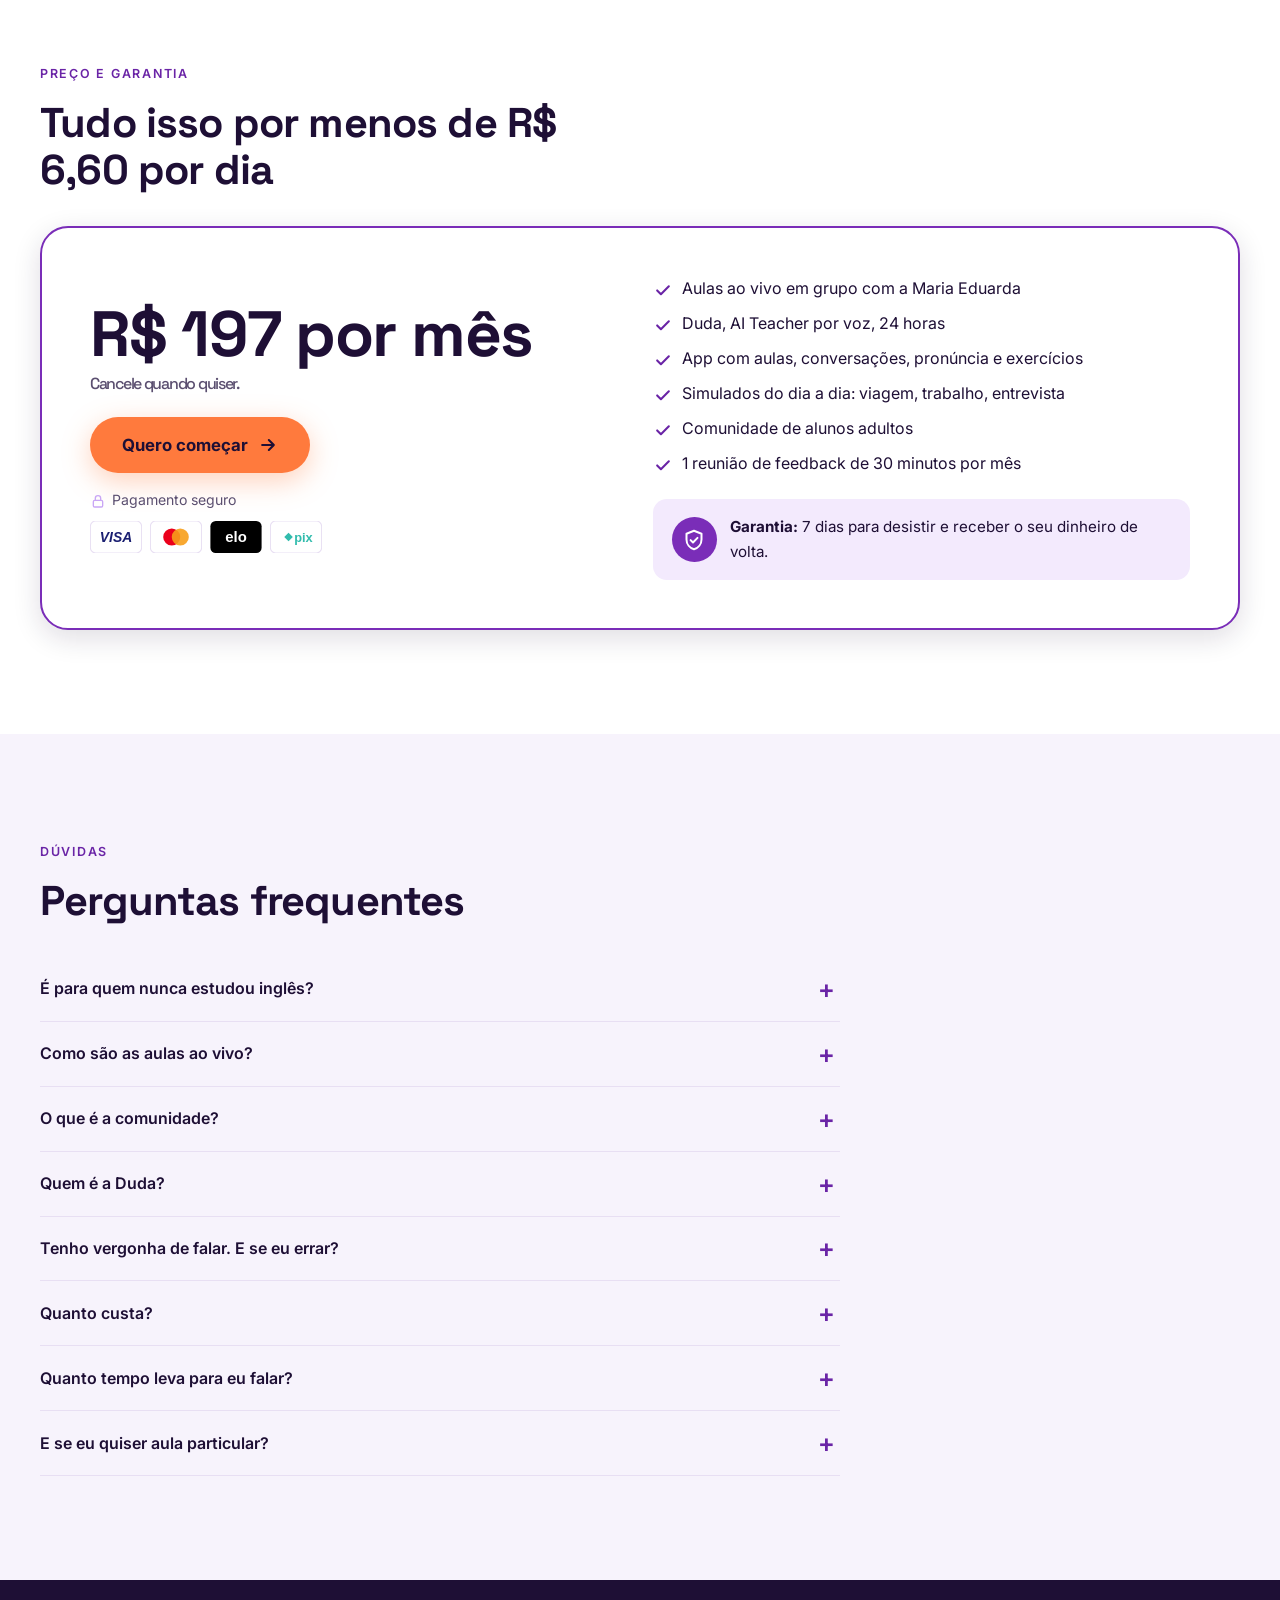
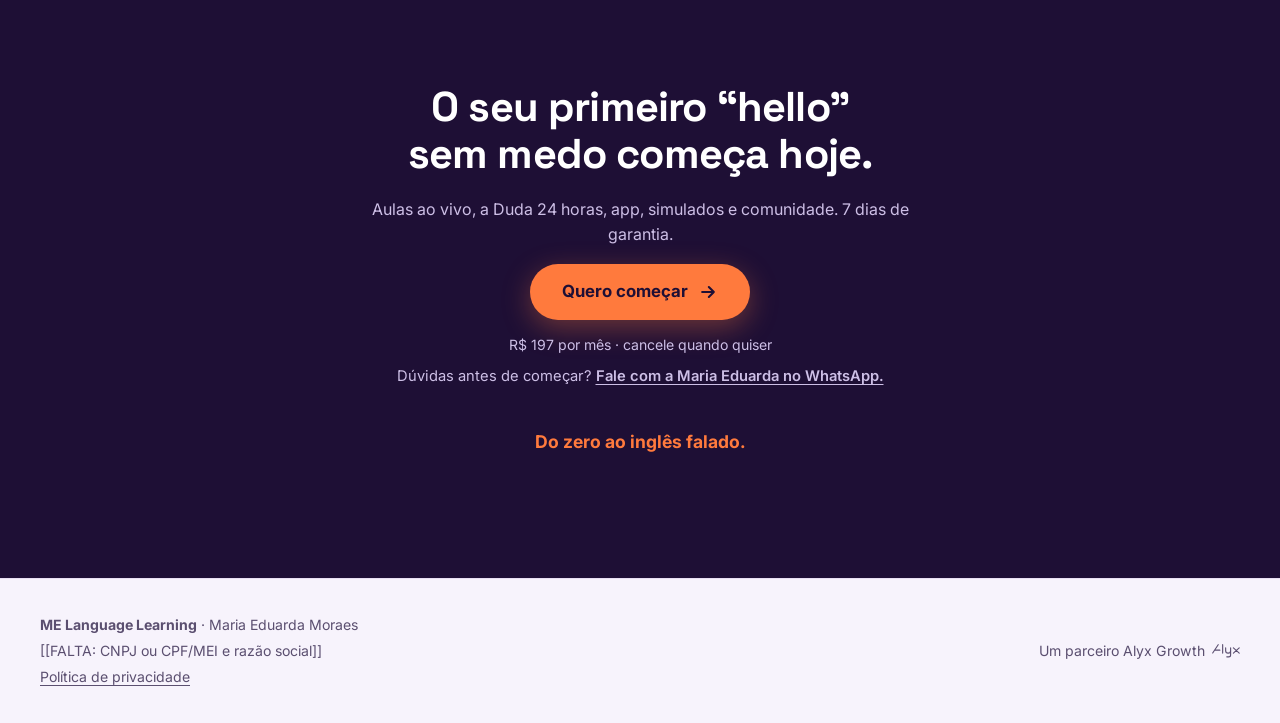
==== commit 98a40f36: "Foto natural no hero" ====
--- a/index.html
+++ b/index.html
@@ -165,7 +165,7 @@
 </div>
 <div class="hero-comp" aria-label="A professora Maria Eduarda, a AI Teacher Duda, o app e o seu progresso">
 <span class="orbita" aria-hidden="true"></span><span class="ponto" aria-hidden="true"></span>
-<img class="arco" src="img/maria-arco.webp" width="520" height="780" fetchpriority="high" alt="Maria Eduarda Moraes, professora de inglês e fundadora da ME Language Learning.">
+<img class="arco" src="img/maria-arco.webp" width="560" height="696" fetchpriority="high" alt="Maria Eduarda Moraes, professora de inglês e fundadora da ME Language Learning.">
 <figure class="hc-ai"><img src="img/duda-circulo.webp" width="200" height="266" alt="Duda, a AI Teacher, em 3D."><figcaption>AI Teacher</figcaption></figure>
 <figure class="hc-app"><img src="img/chat.webp" width="480" height="1007" alt="Tela do app com uma conversa por voz com a Duda."><figcaption>Seu app</figcaption></figure>
 <figure class="hc-prog"><img src="img/card-progresso.webp" width="520" height="418" alt="Cartão com a frequência e a evolução de nível do aluno."><figcaption>Seu progresso</figcaption></figure>
--- a/me.css
+++ b/me.css
@@ -76,4 +76,4 @@
 .destaques:not(.dores)[aria-labelledby="dest"]{background:var(--cor-fundo-alt)}
 .depos{background:var(--cor-fundo-dourado)}
 /* foto de corpo inteiro no arco do hero */
-.hero-comp .arco{object-position:50% 8%;background:#EFE6FA}
+.hero-comp .arco{object-position:50% 20%;background:#EFE6FA}
